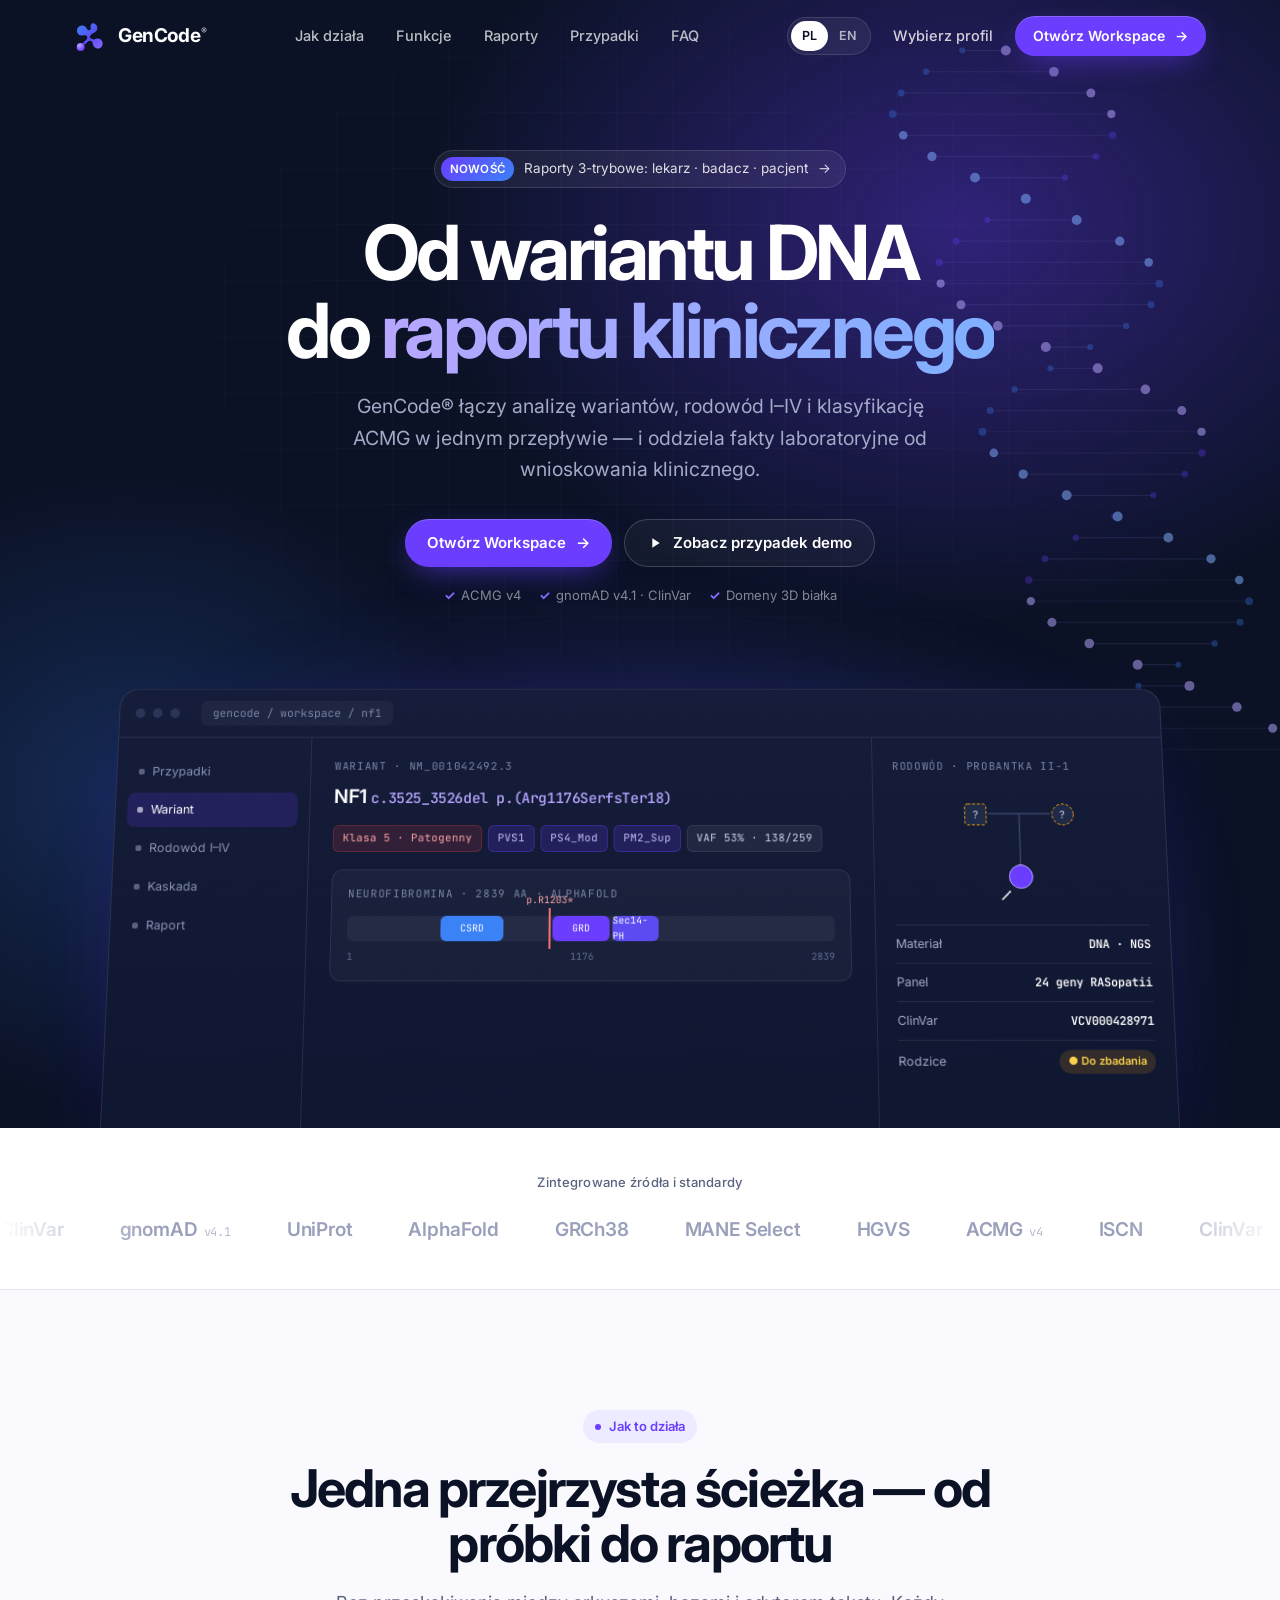
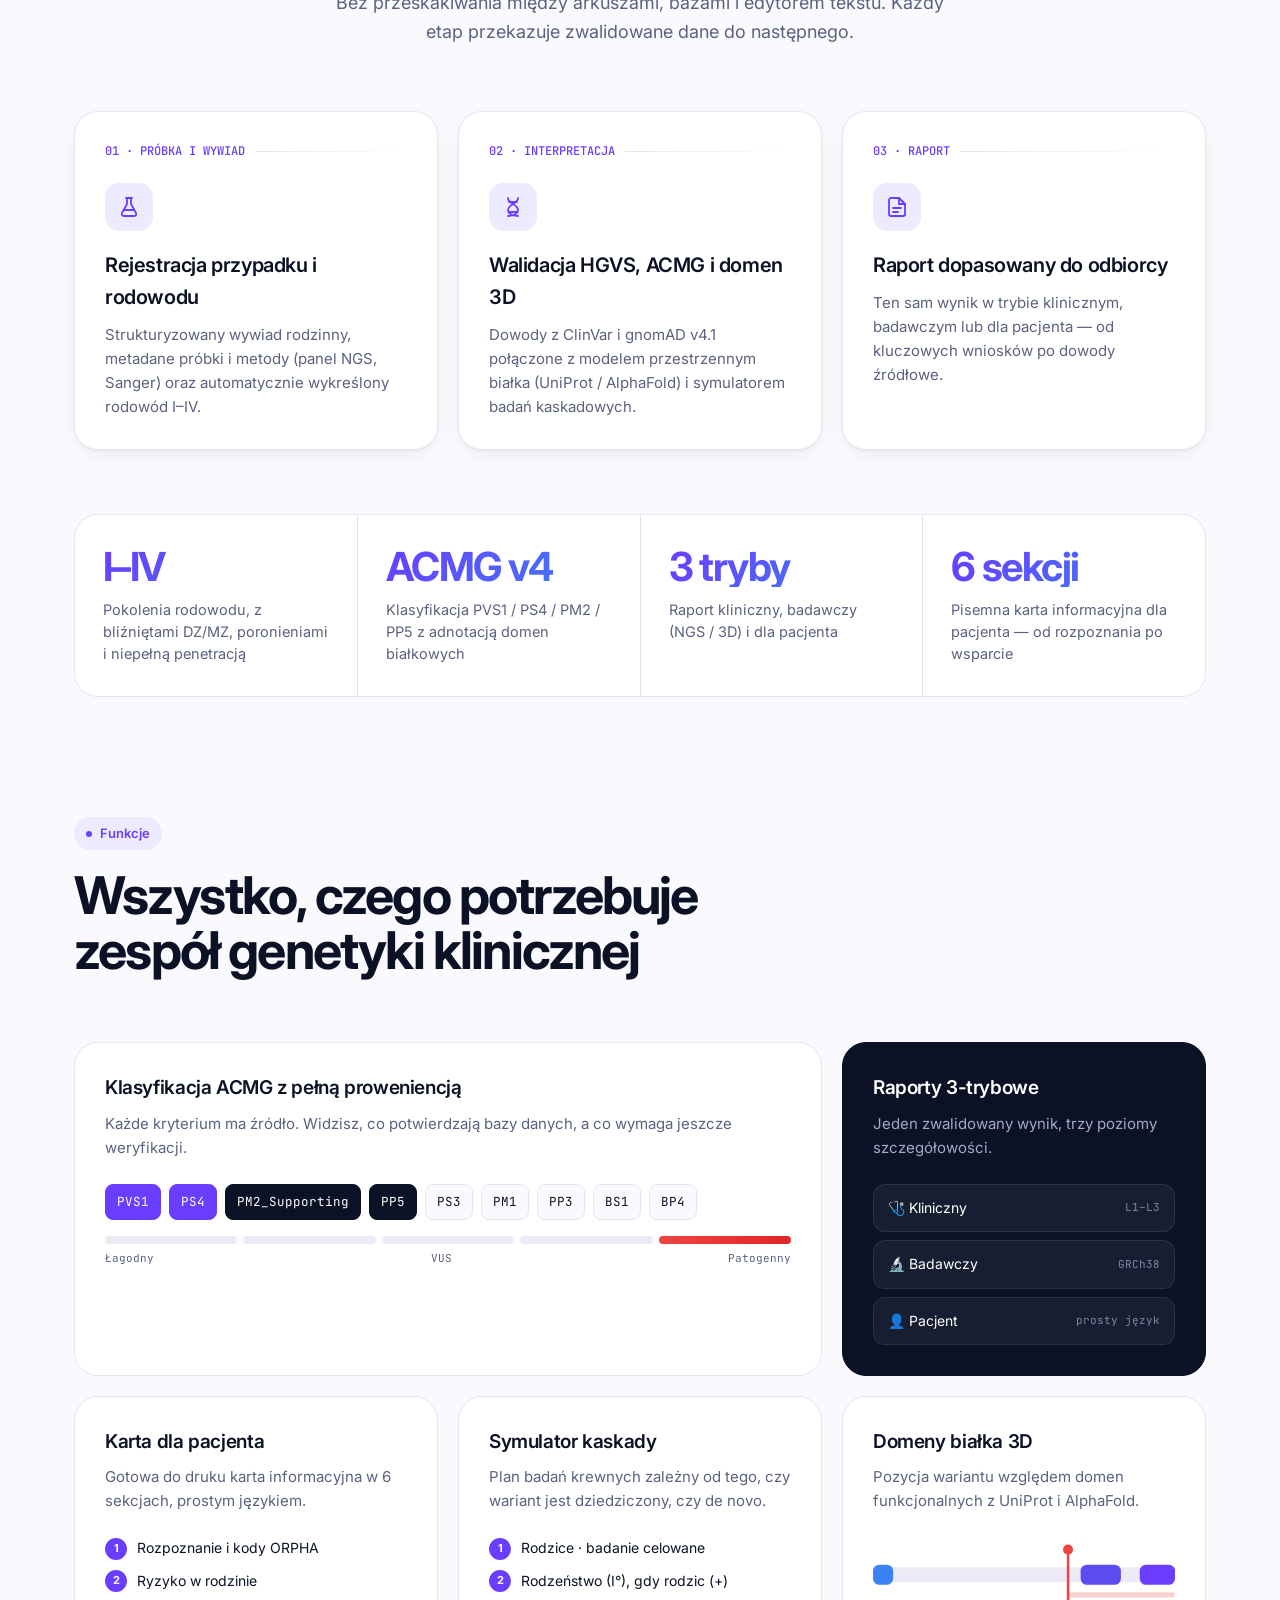
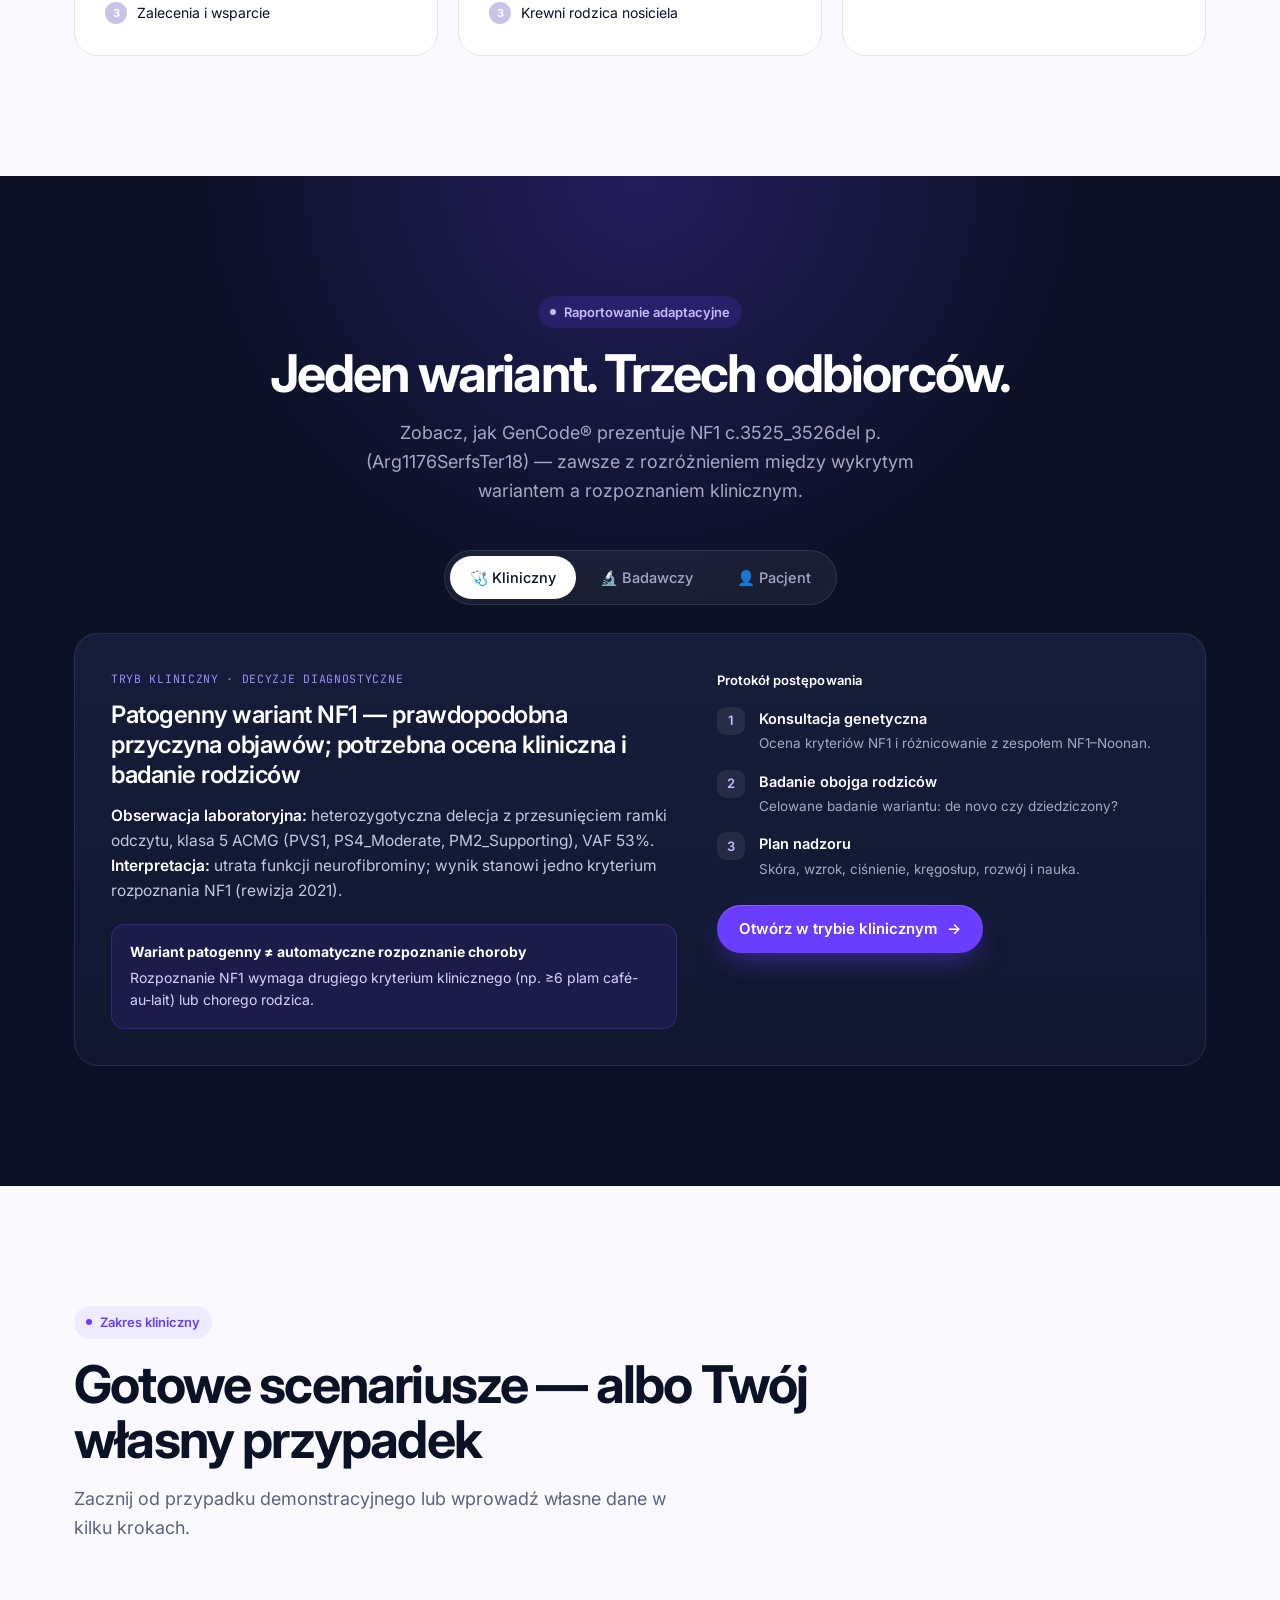
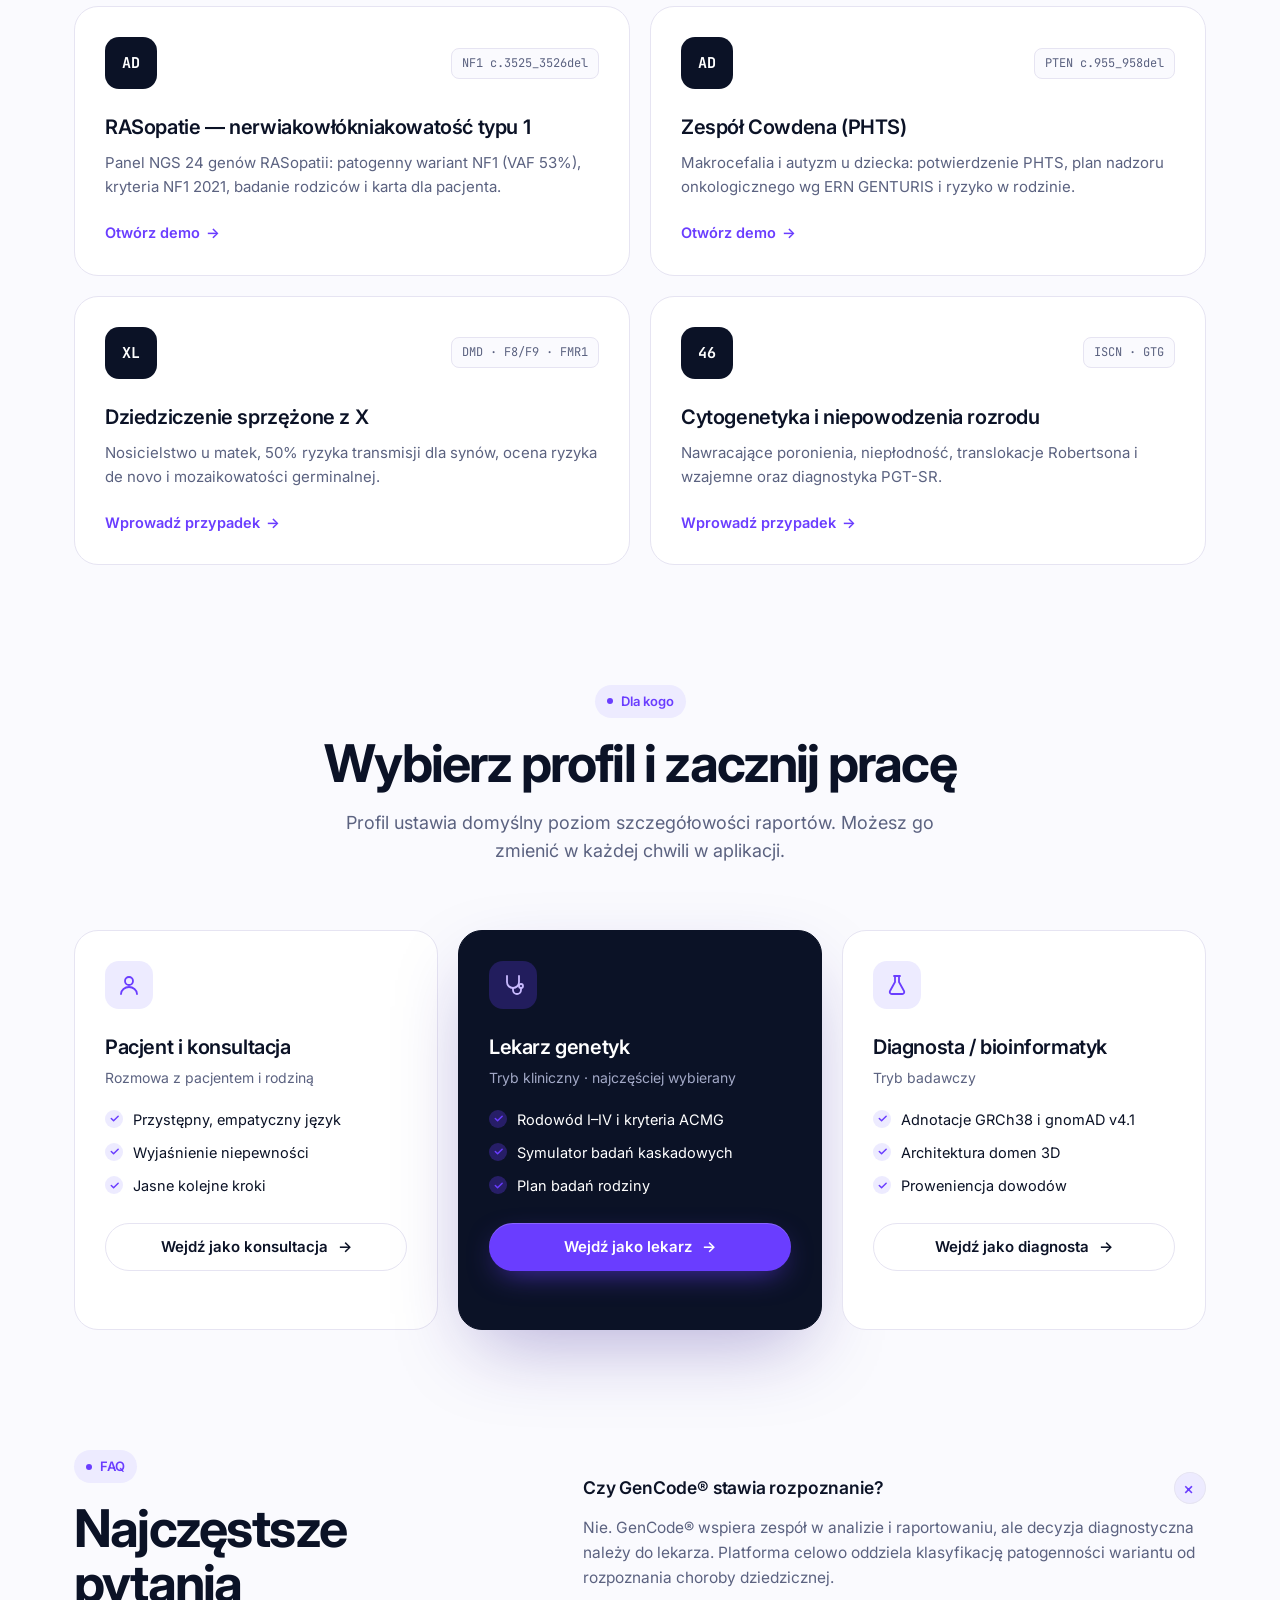
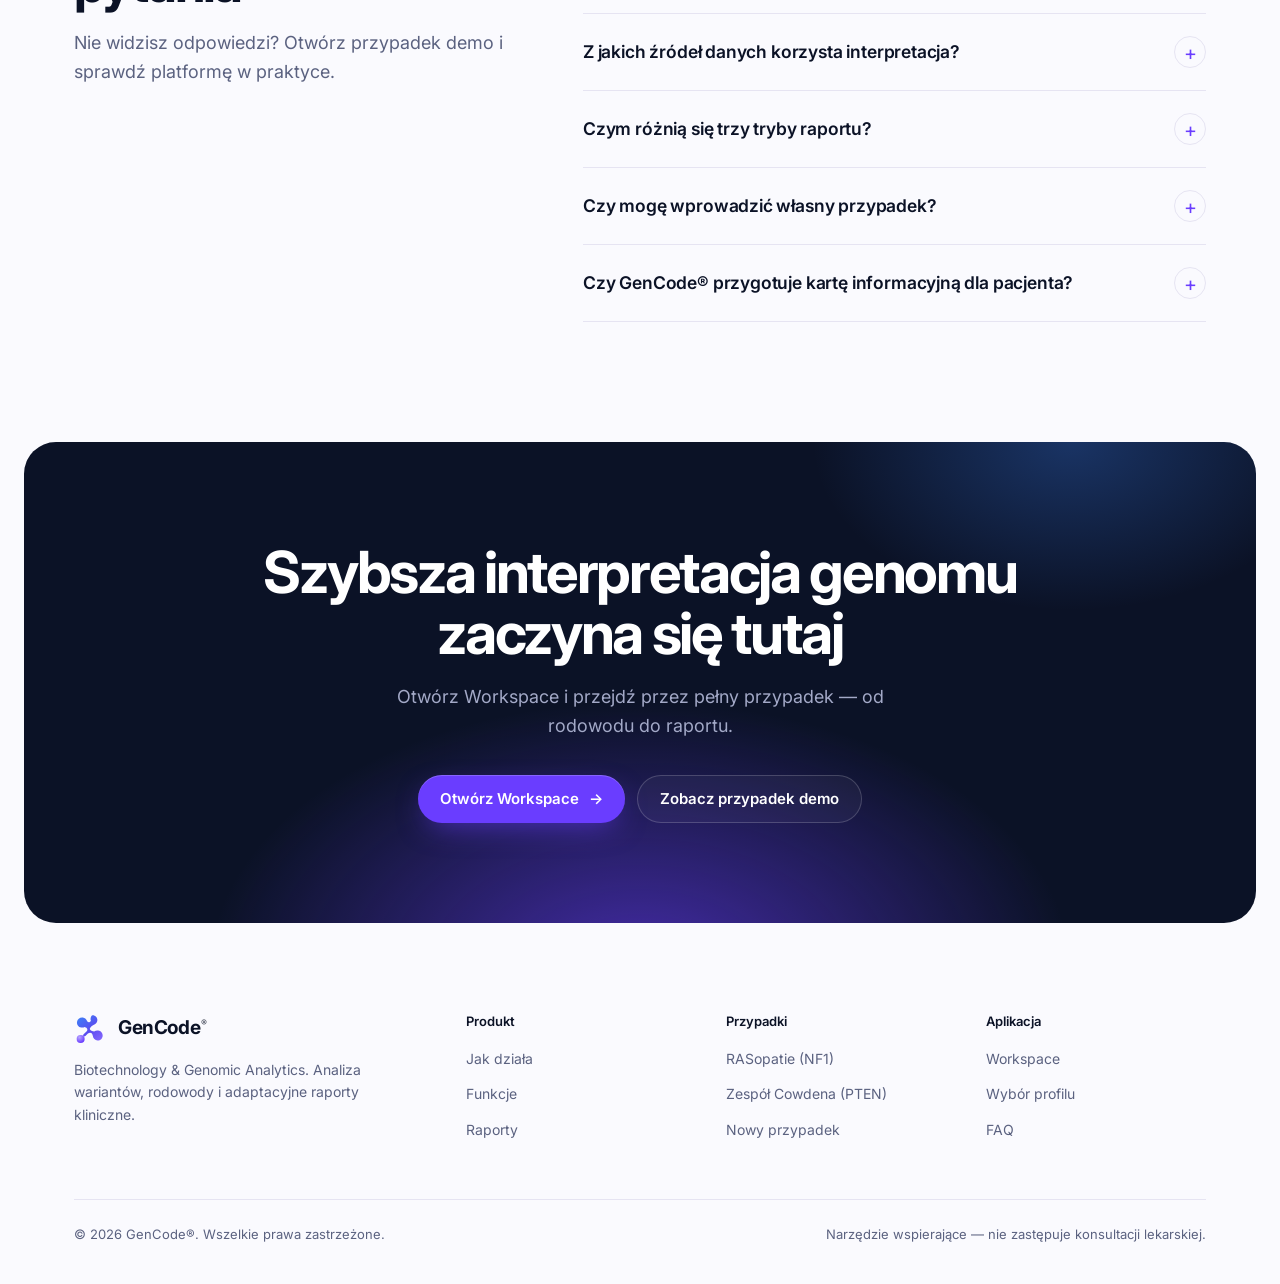
==== index.html @ 66fbefc2 "GenCode — aktualizacja strony (2026-11-07 17:02) Co-Authored-By: Claude Opus 5.5 <noreply@anthropic." ====
<!doctype html>
<html lang="pl">
<head>
<meta charset="UTF-8">
<meta name="robots" content="noindex, nofollow">

<meta name="viewport" content="width=device-width, initial-scale=1.0">
<title>GenCode® — Od wariantu do raportu klinicznego</title>
<meta name="description" content="GenCode® — platforma do analizy wariantów DNA, rodowodów I–IV i adaptacyjnych raportów klinicznych.">
<link rel="preconnect" href="https://fonts.googleapis.com">
<link rel="preconnect" href="https://fonts.gstatic.com" crossorigin>
<link href="https://fonts.googleapis.com/css2?family=Inter:wght@300;400;500;600;700;800&family=JetBrains+Mono:wght@400;500&display=swap" rel="stylesheet">
<style>
:root{
  --ink:#0B1226; --ink-2:#121a33; --ink-3:#1b2442;
  --violet:#6A3DFF; --violet-2:#8B6BFF; --blue:#3B82F6; --lilac:#EDEBFF;
  --bg:#FAFAFE; --surface:#FFFFFF; --line:#E6E4F2; --line-dark:rgba(255,255,255,.09);
  --text:#0B1226; --muted:#5B6280; --muted-dark:#A3A9C7;
  --ok:#10B981; --warn:#F59E0B;
  --r-sm:10px; --r:16px; --r-lg:24px;
  --shadow:0 1px 2px rgba(11,18,38,.04),0 8px 24px -8px rgba(11,18,38,.10);
  --shadow-lg:0 30px 80px -20px rgba(42,20,140,.35);
  --grad:linear-gradient(135deg,var(--violet) 0%,var(--blue) 100%);
  --mono:'JetBrains Mono',ui-monospace,monospace;
}
*{box-sizing:border-box;margin:0;padding:0}
html{scroll-behavior:smooth;-webkit-text-size-adjust:100%}
body{font-family:Inter,system-ui,sans-serif;background:var(--bg);color:var(--text);line-height:1.6;font-size:16px;-webkit-font-smoothing:antialiased;overflow-x:hidden}
a{color:inherit;text-decoration:none}
button{font:inherit;cursor:pointer;border:0;background:none;color:inherit}
img,svg{display:block}
.wrap{max-width:1180px;margin:0 auto;padding:0 24px}
:focus-visible{outline:2px solid var(--violet);outline-offset:3px;border-radius:6px}

/* ---------- Buttons ---------- */
.btn{display:inline-flex;align-items:center;gap:10px;height:48px;padding:0 22px;border-radius:999px;font-weight:600;font-size:15px;transition:transform .2s,box-shadow .2s,background .2s;white-space:nowrap}
.btn-primary{background:var(--violet);color:#fff;box-shadow:0 10px 30px -10px rgba(106,61,255,.7),inset 0 1px 0 rgba(255,255,255,.2)}
.btn-primary:hover{transform:translateY(-1px);background:#5a2ff0;box-shadow:0 14px 34px -10px rgba(106,61,255,.85)}
.btn-ghost{color:#fff;border:1px solid rgba(255,255,255,.18);background:rgba(255,255,255,.04)}
.btn-ghost:hover{background:rgba(255,255,255,.1)}
.btn-dark{background:var(--ink);color:#fff}
.btn-dark:hover{transform:translateY(-1px);background:#1a2340}
.btn-light{background:#fff;color:var(--ink);border:1px solid var(--line)}
.btn-light:hover{border-color:#cfcbe6}
.btn .arr{transition:transform .2s}
.btn:hover .arr{transform:translateX(3px)}

/* ---------- Nav ---------- */
.nav{position:fixed;inset:0 0 auto;z-index:50;transition:background .3s,border-color .3s,backdrop-filter .3s;border-bottom:1px solid transparent}
.nav.scrolled{background:rgba(11,18,38,.78);backdrop-filter:saturate(160%) blur(14px);-webkit-backdrop-filter:saturate(160%) blur(14px);border-color:var(--line-dark)}
.nav-in{display:flex;align-items:center;justify-content:space-between;height:72px;gap:24px}
.logo{display:flex;align-items:center;gap:10px;color:#fff}
.logo svg{width:34px;height:34px}
.logo b{font-weight:700;font-size:19px;letter-spacing:-.02em}
.logo sup{font-size:9px;opacity:.7;margin-left:1px}
.nav-links{display:flex;gap:4px}
.nav-links a{color:rgba(255,255,255,.72);font-size:14.5px;font-weight:500;padding:8px 14px;border-radius:999px;transition:color .2s,background .2s}
.nav-links a:hover{color:#fff;background:rgba(255,255,255,.06)}
.nav-cta{display:flex;gap:10px;align-items:center}
.nav-cta .btn{height:40px;padding:0 18px;font-size:14px}
.nav-login{color:rgba(255,255,255,.8);font-size:14.5px;font-weight:500;padding:8px 12px}
.nav-login:hover{color:#fff}
.lang{display:inline-flex;padding:3px;border-radius:999px;background:rgba(255,255,255,.06);border:1px solid rgba(255,255,255,.12)}
.lang button{height:30px;padding:0 11px;border-radius:999px;font-size:12.5px;font-weight:600;color:rgba(255,255,255,.65)}
.lang button[aria-pressed=true]{background:#fff;color:var(--ink)}
.burger{display:none;width:40px;height:40px;border-radius:12px;border:1px solid rgba(255,255,255,.15);color:#fff;align-items:center;justify-content:center}
.mobile-menu{display:none}

/* ---------- Hero ---------- */
.hero{position:relative;background:var(--ink);color:#fff;padding:150px 0 0;overflow:hidden;isolation:isolate}
.hero::before{content:"";position:absolute;inset:0;z-index:-2;
  background:
   radial-gradient(60% 50% at 75% 20%,rgba(106,61,255,.38),transparent 70%),
   radial-gradient(40% 40% at 10% 70%,rgba(59,130,246,.22),transparent 70%)}
.hero::after{content:"";position:absolute;inset:0;z-index:-1;opacity:.5;
  background-image:linear-gradient(rgba(255,255,255,.04) 1px,transparent 1px),linear-gradient(90deg,rgba(255,255,255,.04) 1px,transparent 1px);
  background-size:56px 56px;mask-image:radial-gradient(ellipse 70% 60% at 50% 30%,#000 30%,transparent 80%);-webkit-mask-image:radial-gradient(ellipse 70% 60% at 50% 30%,#000 30%,transparent 80%)}
#helix{position:absolute;right:-40px;top:40px;width:520px;height:720px;z-index:-1;opacity:.55;pointer-events:none}
.hero-copy{max-width:780px;margin:0 auto;text-align:center}
.pill{display:inline-flex;align-items:center;gap:10px;padding:6px 14px 6px 6px;border-radius:999px;background:rgba(255,255,255,.06);border:1px solid rgba(255,255,255,.12);font-size:13.5px;color:rgba(255,255,255,.85);transition:background .2s}
.pill:hover{background:rgba(255,255,255,.1)}
.pill .tag{background:var(--grad);color:#fff;font-weight:600;font-size:11.5px;padding:3px 9px;border-radius:999px;letter-spacing:.02em}
.hero h1{font-size:clamp(40px,6.4vw,76px);line-height:1.02;letter-spacing:-.045em;font-weight:700;margin:26px 0 22px}
.hero h1 .g{background:linear-gradient(90deg,#B8A6FF 0%,#7FB0FF 100%);-webkit-background-clip:text;background-clip:text;color:transparent}
.hero .lead{font-size:clamp(17px,1.6vw,19.5px);color:var(--muted-dark);max-width:620px;margin:0 auto;font-weight:400}
.hero-ctas{display:flex;gap:12px;justify-content:center;margin-top:34px;flex-wrap:wrap}
.hero-note{margin-top:18px;font-size:13px;color:rgba(255,255,255,.5);display:flex;gap:18px;justify-content:center;flex-wrap:wrap}
.hero-note span::before{content:"✓";color:var(--violet-2);margin-right:6px;font-weight:700}

/* Product mockup */
.mock-wrap{position:relative;margin:70px auto 0;max-width:1080px;perspective:1600px}
.mock-glow{position:absolute;inset:10% 8% -10%;background:var(--grad);filter:blur(80px);opacity:.45;z-index:-1;border-radius:50%}
.mock{background:linear-gradient(180deg,#151d3a,#0f1630);border:1px solid rgba(255,255,255,.1);border-bottom:0;border-radius:20px 20px 0 0;box-shadow:var(--shadow-lg);overflow:hidden;transform:rotateX(8deg);transform-origin:bottom;transition:transform 1s cubic-bezier(.2,.7,.2,1)}
.mock.flat{transform:rotateX(0)}
.mock-bar{display:flex;align-items:center;gap:8px;padding:12px 16px;border-bottom:1px solid var(--line-dark)}
.mock-bar i{width:10px;height:10px;border-radius:50%;background:#2b3557}
.mock-bar .url{margin-left:14px;font-family:var(--mono);font-size:11.5px;color:#7d86a8;background:rgba(255,255,255,.04);padding:4px 12px;border-radius:6px}
.mock-body{display:grid;grid-template-columns:200px 1fr 300px;min-height:400px}
.mock-side{border-right:1px solid var(--line-dark);padding:18px 12px;display:flex;flex-direction:column;gap:4px}
.mock-side .it{font-size:12.5px;color:#8a92b4;padding:8px 10px;border-radius:8px;display:flex;align-items:center;gap:8px}
.mock-side .it.on{background:rgba(106,61,255,.18);color:#fff}
.mock-side .it::before{content:"";width:6px;height:6px;border-radius:2px;background:currentColor;opacity:.6}
.mock-main{padding:22px 24px}
.mock-k{font-family:var(--mono);font-size:11px;color:#7d86a8;letter-spacing:.06em;text-transform:uppercase}
.mock-title{font-size:20px;font-weight:600;letter-spacing:-.02em;margin:6px 0 4px}
.mock-title code{font-family:var(--mono);font-size:15px;color:#B8A6FF;font-weight:500}
.chips{display:flex;gap:6px;flex-wrap:wrap;margin:14px 0 18px}
.chip{font-family:var(--mono);font-size:11px;padding:4px 9px;border-radius:6px;background:rgba(255,255,255,.06);color:#cfd4ea;border:1px solid rgba(255,255,255,.08)}
.chip.p{background:rgba(239,68,68,.14);color:#fca5a5;border-color:rgba(239,68,68,.25)}
.chip.v{background:rgba(106,61,255,.18);color:#c9bbff;border-color:rgba(106,61,255,.35)}
.prot{background:rgba(255,255,255,.03);border:1px solid var(--line-dark);border-radius:12px;padding:16px}
.prot-track{position:relative;height:26px;margin:14px 0 8px;border-radius:6px;background:rgba(255,255,255,.05)}
.prot-track .d{position:absolute;top:0;bottom:0;border-radius:6px;font-size:10px;font-family:var(--mono);display:flex;align-items:center;justify-content:center;color:#fff}
.prot-track .mk{position:absolute;top:-8px;bottom:-8px;width:2px;background:#f87171}
.prot-track .mk::after{content:"p.R1203*";position:absolute;top:-16px;left:50%;transform:translateX(-50%);font-family:var(--mono);font-size:10px;color:#fca5a5;white-space:nowrap}
.prot-scale{display:flex;justify-content:space-between;font-family:var(--mono);font-size:10px;color:#636c90}
.mock-right{border-left:1px solid var(--line-dark);padding:22px 20px}
.ped{width:100%;height:auto;margin:10px 0 16px}
.stat-mini{display:flex;justify-content:space-between;align-items:center;font-size:12.5px;padding:9px 0;border-top:1px solid var(--line-dark);color:#a3a9c7}
.stat-mini b{color:#fff;font-weight:600;font-family:var(--mono);font-size:12px}
.badge{display:inline-flex;align-items:center;gap:6px;font-size:11px;font-weight:600;padding:3px 9px;border-radius:999px}
.badge.ok{background:rgba(16,185,129,.15);color:#6ee7b7}
.badge.warn{background:rgba(245,158,11,.15);color:#fcd34d}

/* ---------- Sources strip ---------- */
.sources{padding:44px 0;border-bottom:1px solid var(--line);background:#fff}
.sources p{text-align:center;font-size:13px;color:var(--muted);font-weight:500;letter-spacing:.02em;margin-bottom:22px}
.marquee{overflow:hidden;mask-image:linear-gradient(90deg,transparent,#000 12%,#000 88%,transparent);-webkit-mask-image:linear-gradient(90deg,transparent,#000 12%,#000 88%,transparent)}
.marquee-track{display:flex;gap:56px;width:max-content;animation:marq 38s linear infinite}
.marquee-track span{font-size:19px;font-weight:600;color:#9aa0bb;letter-spacing:-.01em;white-space:nowrap}
.marquee-track span small{font-family:var(--mono);font-weight:400;font-size:12px;margin-left:6px;color:#b7bbd0}
@keyframes marq{to{transform:translateX(-50%)}}

/* ---------- Sections ---------- */
section{position:relative}
.sec{padding:120px 0}
.eyebrow{display:inline-flex;align-items:center;gap:8px;font-size:13px;font-weight:600;color:var(--violet);background:var(--lilac);padding:6px 12px;border-radius:999px;margin-bottom:18px}
.eyebrow::before{content:"";width:6px;height:6px;border-radius:50%;background:var(--violet)}
.h2{font-size:clamp(32px,4.2vw,52px);line-height:1.06;letter-spacing:-.035em;font-weight:700;max-width:760px}
.sub{font-size:18px;color:var(--muted);max-width:620px;margin-top:18px}
.center{text-align:center}.center .h2,.center .sub{margin-left:auto;margin-right:auto}

/* Metrics */
.metrics{display:grid;grid-template-columns:repeat(4,1fr);gap:1px;background:var(--line);border:1px solid var(--line);border-radius:var(--r-lg);overflow:hidden;margin-top:64px}
.metric{background:#fff;padding:32px 28px}
.metric b{display:block;font-size:40px;font-weight:700;letter-spacing:-.04em;line-height:1;background:var(--grad);-webkit-background-clip:text;background-clip:text;color:transparent}
.metric span{display:block;margin-top:12px;font-size:14.5px;color:var(--muted);line-height:1.5}

/* Steps */
.steps{display:grid;grid-template-columns:repeat(3,1fr);gap:20px;margin-top:64px;position:relative}
.step{background:#fff;border:1px solid var(--line);border-radius:var(--r-lg);padding:30px;box-shadow:var(--shadow);position:relative}
.step-n{font-family:var(--mono);font-size:12px;color:var(--violet);font-weight:500;display:flex;align-items:center;gap:10px}
.step-n::after{content:"";flex:1;height:1px;background:linear-gradient(90deg,var(--line),transparent)}
.step-ic{width:48px;height:48px;border-radius:14px;background:var(--lilac);display:grid;place-items:center;margin:22px 0 18px;color:var(--violet)}
.step h3{font-size:20px;font-weight:600;letter-spacing:-.02em;margin-bottom:10px}
.step p{font-size:15px;color:var(--muted)}

/* Bento */
.bento{display:grid;grid-template-columns:repeat(6,1fr);gap:20px;margin-top:64px}
.card{background:#fff;border:1px solid var(--line);border-radius:var(--r-lg);padding:30px;position:relative;overflow:hidden;transition:transform .3s,box-shadow .3s}
.card:hover{transform:translateY(-3px);box-shadow:0 20px 50px -20px rgba(42,20,140,.25)}
.card h3{font-size:19px;font-weight:600;letter-spacing:-.02em;margin-bottom:8px}
.card p{font-size:15px;color:var(--muted)}
.c-4{grid-column:span 4}.c-2{grid-column:span 2}.c-3{grid-column:span 3}
.card.dark{background:var(--ink);color:#fff;border-color:var(--ink)}
.card.dark p{color:var(--muted-dark)}
.card .vis{margin-top:24px}
.acmg{display:flex;flex-wrap:wrap;gap:8px}
.acmg span{font-family:var(--mono);font-size:12.5px;padding:7px 11px;border-radius:8px;border:1px solid var(--line);background:var(--bg)}
.acmg span.on{background:var(--ink);color:#fff;border-color:var(--ink)}
.acmg span.on.v{background:var(--violet);border-color:var(--violet)}
.cls{display:flex;gap:6px;margin-top:16px}
.cls i{flex:1;height:8px;border-radius:4px;background:#ECEAF6}
.cls i.on{background:linear-gradient(90deg,#ef4444,#dc2626)}
.cls-l{display:flex;justify-content:space-between;font-size:11px;color:var(--muted);margin-top:6px;font-family:var(--mono)}
.gs{display:flex;height:44px;border-radius:12px;overflow:hidden;font-size:13px;font-weight:600;color:#fff}
.gs div{display:flex;align-items:center;padding:0 14px}
.mode-list{display:flex;flex-direction:column;gap:8px}
.mode-list div{display:flex;align-items:center;gap:12px;padding:12px 14px;border-radius:12px;background:rgba(255,255,255,.05);border:1px solid var(--line-dark);font-size:14px}
.mode-list small{margin-left:auto;font-family:var(--mono);color:#7d86a8;font-size:11px}
.casc{display:flex;flex-direction:column;gap:10px}
.casc div{display:flex;align-items:center;gap:10px;font-size:14px}
.casc .dot{width:22px;height:22px;border-radius:50%;display:grid;place-items:center;font-size:11px;font-weight:700;color:#fff;background:var(--violet);flex:none}
.casc .dot.o{background:#C9C3E8}

/* Preview */
.preview{background:var(--ink);color:#fff;overflow:hidden}
.preview::before{content:"";position:absolute;inset:0;background:radial-gradient(50% 60% at 50% 0%,rgba(106,61,255,.25),transparent 70%)}
.preview .wrap{position:relative}
.preview .eyebrow{background:rgba(106,61,255,.18);color:#c9bbff}
.preview .eyebrow::before{background:#c9bbff}
.preview .sub{color:var(--muted-dark)}
.tabs{display:inline-flex;gap:4px;padding:5px;border-radius:999px;background:rgba(255,255,255,.06);border:1px solid var(--line-dark);margin:44px auto 28px}
.tab{padding:10px 20px;border-radius:999px;font-size:14.5px;font-weight:500;color:var(--muted-dark);transition:all .25s}
.tab[aria-selected=true]{background:#fff;color:var(--ink)}
.panel{background:linear-gradient(180deg,#151d3a,#10172f);border:1px solid var(--line-dark);border-radius:var(--r-lg);padding:36px;display:grid;grid-template-columns:1.25fr 1fr;gap:40px;text-align:left;animation:fade .45s ease}
.panel[hidden]{display:none}
@keyframes fade{from{opacity:0;transform:translateY(8px)}}
.panel .k{font-family:var(--mono);font-size:11.5px;letter-spacing:.06em;color:#9d8bff;text-transform:uppercase}
.panel h3{font-size:24px;line-height:1.25;letter-spacing:-.02em;font-weight:600;margin:12px 0 14px}
.panel p{color:#c3c8de;font-size:15.5px}
.panel p strong{color:#fff;font-weight:600}
.note{margin-top:20px;padding:16px 18px;border-radius:14px;background:rgba(106,61,255,.12);border:1px solid rgba(106,61,255,.3);font-size:14px;color:#d9d2ff}
.note b{display:block;color:#fff;margin-bottom:4px}
.plist{display:flex;flex-direction:column;gap:14px;margin:16px 0 24px}
.plist>div{display:flex;gap:14px}
.plist .n{flex:none;width:28px;height:28px;border-radius:9px;background:rgba(255,255,255,.08);display:grid;place-items:center;font-size:13px;font-weight:600;color:#c9bbff}
.plist b{display:block;font-size:14.5px;font-weight:600}
.plist span{font-size:13.5px;color:var(--muted-dark)}
.kv{display:grid;gap:10px;margin-top:18px}
.kv div{padding:12px 14px;border-radius:12px;background:rgba(255,255,255,.04);border:1px solid var(--line-dark)}
.kv span{display:block;font-size:12px;color:#8a92b4;margin-bottom:4px}
.kv code{font-family:var(--mono);font-size:12.5px;color:#e4e7f5;word-break:break-word}
.side-h{font-size:13px;font-weight:600;color:#fff;letter-spacing:.01em}

/* Use cases */
.cases{display:grid;grid-template-columns:repeat(2,1fr);gap:20px;margin-top:64px}
.case{display:flex;flex-direction:column;background:#fff;border:1px solid var(--line);border-radius:var(--r-lg);padding:30px;transition:all .3s;position:relative}
.case:hover{border-color:#cdc4ff;box-shadow:0 20px 50px -24px rgba(106,61,255,.4);transform:translateY(-3px)}
.case-top{display:flex;align-items:center;justify-content:space-between;margin-bottom:22px}
.case-ic{width:52px;height:52px;border-radius:14px;background:var(--ink);color:#fff;display:grid;place-items:center;font-weight:700;font-family:var(--mono);font-size:15px}
.case-tag{font-family:var(--mono);font-size:12px;color:var(--muted);background:var(--bg);border:1px solid var(--line);padding:5px 10px;border-radius:8px}
.case h3{font-size:20px;font-weight:600;letter-spacing:-.02em;margin-bottom:8px}
.case p{font-size:15px;color:var(--muted);flex:1}
.case .go{margin-top:22px;font-weight:600;font-size:14.5px;color:var(--violet);display:flex;align-items:center;gap:6px}
.case:hover .go span{transform:translateX(3px)}
.case .go span{transition:transform .2s}
.case .demo{position:absolute;top:30px;right:30px}

/* Roles */
.roles{display:grid;grid-template-columns:repeat(3,1fr);gap:20px;margin-top:64px}
.role{background:#fff;border:1px solid var(--line);border-radius:var(--r-lg);padding:30px;display:flex;flex-direction:column;transition:all .3s}
.role.feat{background:var(--ink);color:#fff;border-color:var(--ink);box-shadow:var(--shadow-lg)}
.role-ic{width:48px;height:48px;border-radius:14px;background:var(--lilac);color:var(--violet);display:grid;place-items:center;margin-bottom:22px}
.role.feat .role-ic{background:rgba(106,61,255,.25);color:#c9bbff}
.role h3{font-size:20px;font-weight:600;letter-spacing:-.02em}
.role .who{font-size:14px;color:var(--muted);margin:4px 0 18px}
.role.feat .who{color:var(--muted-dark)}
.role ul{list-style:none;display:flex;flex-direction:column;gap:10px;flex:1;margin-bottom:26px}
.role li{font-size:14.5px;display:flex;gap:10px;align-items:flex-start}
.role li::before{content:"";flex:none;width:18px;height:18px;margin-top:2px;border-radius:50%;background:var(--lilac) url("data:image/svg+xml,%3Csvg xmlns='http://www.w3.org/2000/svg' viewBox='0 0 24 24' fill='none' stroke='%236A3DFF' stroke-width='3.2' stroke-linecap='round' stroke-linejoin='round'%3E%3Cpath d='M5 12l5 5L20 7'/%3E%3C/svg%3E") center/11px no-repeat}
.role.feat li::before{background-color:rgba(106,61,255,.3)}
.role .btn{justify-content:center;width:100%}
.role .cur{font-size:12px;font-weight:600;color:var(--ok);margin-top:10px;text-align:center;min-height:18px}

/* FAQ */
.faq-grid{display:grid;grid-template-columns:1fr 1.4fr;gap:64px;align-items:start}
.faq details{border-bottom:1px solid var(--line);padding:22px 0}
.faq summary{list-style:none;cursor:pointer;font-weight:600;font-size:17.5px;letter-spacing:-.01em;display:flex;justify-content:space-between;gap:20px;align-items:center}
.faq summary::-webkit-details-marker{display:none}
.faq summary::after{content:"+";flex:none;width:30px;height:30px;border-radius:50%;border:1px solid var(--line);display:grid;place-items:center;font-weight:400;font-size:20px;color:var(--violet);transition:transform .3s,background .3s}
.faq details[open] summary::after{transform:rotate(45deg);background:var(--lilac)}
.faq details p{color:var(--muted);font-size:15.5px;margin-top:12px;max-width:620px}

/* CTA */
.cta{margin:0 24px 24px;border-radius:32px;background:var(--ink);color:#fff;padding:100px 24px;text-align:center;overflow:hidden;position:relative;isolation:isolate}
.cta::before{content:"";position:absolute;inset:0;z-index:-1;background:radial-gradient(50% 80% at 50% 110%,rgba(106,61,255,.6),transparent 70%),radial-gradient(30% 50% at 85% 0%,rgba(59,130,246,.3),transparent 70%)}
.cta h2{font-size:clamp(34px,4.6vw,58px);line-height:1.05;letter-spacing:-.04em;font-weight:700;max-width:760px;margin:0 auto}
.cta p{color:var(--muted-dark);font-size:18px;margin:20px auto 0;max-width:540px}

/* Footer */
footer{padding:64px 0 40px}
.foot{display:grid;grid-template-columns:1.6fr repeat(3,1fr);gap:40px}
.foot .logo{color:var(--ink)}
.foot p{color:var(--muted);font-size:14px;margin-top:14px;max-width:300px}
.foot h4{font-size:13px;font-weight:600;margin-bottom:14px}
.foot ul{list-style:none;display:flex;flex-direction:column;gap:10px}
.foot li a{color:var(--muted);font-size:14px}
.foot li a:hover{color:var(--violet)}
.foot-b{display:flex;justify-content:space-between;gap:20px;flex-wrap:wrap;margin-top:56px;padding-top:24px;border-top:1px solid var(--line);font-size:13px;color:var(--muted)}

/* Reveal */
.rv{opacity:0;transform:translateY(24px);transition:opacity .8s cubic-bezier(.2,.7,.2,1),transform .8s cubic-bezier(.2,.7,.2,1);transition-delay:calc(var(--d,0)*90ms)}
.rv.in{opacity:1;transform:none}

/* ---------- Responsive ---------- */
@media (max-width:1024px){
  .mock-body{grid-template-columns:1fr 280px}
  .mock-side{display:none}
  .bento{grid-template-columns:repeat(2,1fr)}
  .c-4,.c-2,.c-3{grid-column:span 2}
  .c-2.half,.c-3.half{grid-column:span 1}
  .metrics{grid-template-columns:repeat(2,1fr)}
}
@media (max-width:860px){
  .nav-links,.nav-login{display:none}
  .burger{display:flex}
  .nav-cta .btn{display:none}
  .mobile-menu{display:block;position:fixed;inset:72px 0 auto;background:rgba(11,18,38,.97);backdrop-filter:blur(14px);padding:12px 24px 24px;transform:translateY(-12px);opacity:0;pointer-events:none;transition:all .25s;border-bottom:1px solid var(--line-dark);z-index:49}
  .mobile-menu.open{opacity:1;transform:none;pointer-events:auto}
  .mobile-menu a{display:block;color:#fff;padding:14px 0;border-bottom:1px solid var(--line-dark);font-weight:500}
  .mobile-menu .btn{margin-top:18px;width:100%;justify-content:center}
  .steps,.roles,.cases{grid-template-columns:1fr}
  .panel{grid-template-columns:1fr;padding:26px;gap:28px}
  .faq-grid{grid-template-columns:1fr;gap:24px}
  .foot{grid-template-columns:1fr 1fr}
  .foot>div:first-child{grid-column:span 2}
  .mock-body{grid-template-columns:1fr}
  .mock-right{border-left:0;border-top:1px solid var(--line-dark)}
  #helix{opacity:.25}
  .sec{padding:88px 0}
}
@media (max-width:560px){
  .wrap{padding:0 16px}
  .hero{padding-top:120px}
  .metrics{grid-template-columns:1fr}
  .bento{grid-template-columns:1fr}
  .c-4,.c-2,.c-3,.c-2.half,.c-3.half{grid-column:span 1}
  .tabs{display:flex;width:100%}
  .tab{flex:1;padding:10px 6px;font-size:13px}
  .hero-ctas .btn{width:100%;justify-content:center}
  .cta{margin:0 12px 12px;padding:72px 20px}
  .mock{transform:none}
  .case .demo{position:static;margin-bottom:12px;align-self:flex-start}
}
@media (prefers-reduced-motion:reduce){
  *,*::before,*::after{animation:none!important;transition:none!important;scroll-behavior:auto!important}
  .rv{opacity:1;transform:none}
  .mock{transform:none}
}
</style>
</head>
<body>

<!-- ============ NAV ============ -->
<header class="nav" id="nav">
  <div class="wrap nav-in">
    <a href="./index.html" class="logo" aria-label="GenCode — strona główna">
      <svg viewBox="0 0 64 64" fill="none" aria-hidden="true">
        <defs>
          <linearGradient id="lg1" x1="10" y1="6" x2="54" y2="58" gradientUnits="userSpaceOnUse"><stop offset="0" stop-color="#3B82F6"/><stop offset=".55" stop-color="#5B4BF0"/><stop offset="1" stop-color="#8B6BFF"/></linearGradient>
          <radialGradient id="lg2" cx="35%" cy="30%" r="70%"><stop offset="0" stop-color="#B8A6FF"/><stop offset="1" stop-color="#6A3DFF"/></radialGradient>
        </defs>
        <path d="M35 8C39.97 8 44 12.03 44 17C44 20.4 42.1 23.35 39.3 24.88C34.2 27.65 30.8 30.1 29.8 32.8C29.1 34.7 31.8 37.2 37.8 38.6C40.1 37.2 42.8 36.5 45.5 36.8C50.4 37.4 54.2 41.6 54 46.6C53.8 51.8 49.4 55.9 44.2 55.6C39.6 55.3 36 51.7 35.5 47.2C34.8 41.2 30.5 39.2 26.2 42.5L21.5 47.2C20.2 48.5 18.2 48.2 17.4 46.8C16.7 45.6 17.2 44.1 18.5 43.1L23.5 38.8C26.5 36.1 25.5 31.8 20.2 30.2C18.2 31.1 15.9 31.5 13.5 31.1C8.3 30.2 4.8 25.2 5.7 20C6.6 14.8 11.6 11.3 16.8 12.2C20.2 12.8 22.9 15.1 24.1 18.1C25.8 22.2 29.5 22.1 31.8 18.2C31.2 16.9 31 15.5 31.2 14C31.7 10.5 33.1 8 35 8Z" fill="url(#lg1)"/>
        <circle cx="12.5" cy="52.5" r="7.5" fill="url(#lg2)"/>
      </svg>
      <b>GenCode<sup>®</sup></b>
    </a>
    <nav class="nav-links" aria-label="Nawigacja główna">
      <a href="#jak-dziala">Jak działa</a>
      <a href="#funkcje">Funkcje</a>
      <a href="#raporty">Raporty</a>
      <a href="#przypadki">Przypadki</a>
      <a href="#faq">FAQ</a>
    </nav>
    <div class="nav-cta">
      <div class="lang" role="group" aria-label="Język / Language"><button type="button" data-lang="pl" aria-pressed="true">PL</button><button type="button" data-lang="en" aria-pressed="false">EN</button></div>
      <a href="#dla-kogo" class="nav-login">Wybierz profil</a>
      <a href="./app.html" class="btn btn-primary">Otwórz Workspace <span class="arr">→</span></a>
      <button class="burger" id="burger" aria-label="Menu" aria-expanded="false" aria-controls="mmenu">
        <svg width="18" height="18" viewBox="0 0 24 24" fill="none" stroke="currentColor" stroke-width="2" stroke-linecap="round"><path d="M4 7h16M4 12h16M4 17h16"/></svg>
      </button>
    </div>
  </div>
</header>
<div class="mobile-menu" id="mmenu">
  <a href="#jak-dziala">Jak działa</a>
  <a href="#funkcje">Funkcje</a>
  <a href="#raporty">Raporty</a>
  <a href="#przypadki">Przypadki</a>
  <a href="#dla-kogo">Dla kogo</a>
  <a href="#faq">FAQ</a>
  <a href="./app.html" class="btn btn-primary">Otwórz Workspace →</a>
</div>

<main>
<!-- ============ HERO ============ -->
<section class="hero">
  <canvas id="helix" aria-hidden="true"></canvas>
  <div class="wrap">
    <div class="hero-copy">
      <a href="#raporty" class="pill rv"><span class="tag">NOWOŚĆ</span> Raporty 3-trybowe: lekarz · badacz · pacjent <span aria-hidden="true">→</span></a>
      <h1 class="rv" style="--d:1">Od wariantu DNA<br>do <span class="g">raportu klinicznego</span></h1>
      <p class="lead rv" style="--d:2">GenCode® łączy analizę wariantów, rodowód I–IV i klasyfikację ACMG w jednym przepływie — i oddziela fakty laboratoryjne od wnioskowania klinicznego.</p>
      <div class="hero-ctas rv" style="--d:3">
        <a href="./app.html" class="btn btn-primary">Otwórz Workspace <span class="arr">→</span></a>
        <a href="./app.html?case=nf1" class="btn btn-ghost">
          <svg width="16" height="16" viewBox="0 0 24 24" fill="currentColor" aria-hidden="true"><path d="M8 5v14l11-7z"/></svg>
          Zobacz przypadek demo
        </a>
      </div>
      <div class="hero-note rv" style="--d:4"><span>ACMG v4</span><span>gnomAD v4.1 · ClinVar</span><span>Domeny 3D białka</span></div>
    </div>

    <div class="mock-wrap rv" style="--d:3">
      <div class="mock-glow"></div>
      <div class="mock" id="mock">
        <div class="mock-bar"><i></i><i></i><i></i><span class="url">gencode / workspace / nf1</span></div>
        <div class="mock-body">
          <aside class="mock-side">
            <div class="it">Przypadki</div>
            <div class="it on">Wariant</div>
            <div class="it">Rodowód I–IV</div>
            <div class="it">Kaskada</div>
            <div class="it">Raport</div>
          </aside>
          <div class="mock-main">
            <div class="mock-k">Wariant · NM_001042492.3</div>
            <div class="mock-title">NF1 <code>c.3525_3526del p.(Arg1176SerfsTer18)</code></div>
            <div class="chips">
              <span class="chip p">Klasa 5 · Patogenny</span>
              <span class="chip v">PVS1</span><span class="chip v">PS4_Mod</span><span class="chip v">PM2_Sup</span>
              <span class="chip">VAF 53% · 138/259</span>
            </div>
            <div class="prot">
              <div class="mock-k">Neurofibromina · 2839 aa · AlphaFold</div>
              <div class="prot-track">
                <div class="d" style="left:19.1%;width:12.9%;background:#3B82F6">CSRD</div>
                <div class="d" style="left:42.2%;width:11.7%;background:#6A3DFF">GRD</div>
                <div class="d" style="left:54.4%;width:9.5%;background:#5B4BF0">Sec14-PH</div>
                <div class="mk" style="left:41.4%"></div>
              </div>
              <div class="prot-scale"><span>1</span><span>1176</span><span>2839</span></div>
            </div>
          </div>
          <div class="mock-right">
            <div class="mock-k">Rodowód · probantka II-1</div>
            <svg class="ped" viewBox="0 0 260 130" aria-hidden="true">
              <g stroke="#3a4468" stroke-width="1.5" fill="none">
                <path d="M98 30h64M130 30v34M130 64v20"/>
              </g>
              <rect x="74" y="20" width="22" height="22" rx="3" fill="#1f2948" stroke="#F59E0B" stroke-dasharray="3 2"/>
              <text x="85" y="35" text-anchor="middle" font-size="11" fill="#cfd4ea" font-family="Inter,sans-serif">?</text>
              <circle cx="175" cy="31" r="11" fill="#1f2948" stroke="#F59E0B" stroke-dasharray="3 2"/>
              <text x="175" y="35" text-anchor="middle" font-size="11" fill="#cfd4ea" font-family="Inter,sans-serif">?</text>
              <circle cx="130" cy="96" r="12" fill="#6A3DFF" stroke="#B8A6FF"/>
              <path d="M110 120l9-9" stroke="#fff" stroke-width="1.5"/>
            </svg>
            <div class="stat-mini"><span>Materiał</span><b>DNA · NGS</b></div>
            <div class="stat-mini"><span>Panel</span><b>24 geny RASopatii</b></div>
            <div class="stat-mini"><span>ClinVar</span><b>VCV000428971</b></div>
            <div class="stat-mini"><span>Rodzice</span><span class="badge warn">● Do zbadania</span></div>
          </div>
        </div>
      </div>
    </div>
  </div>
</section>

<!-- ============ SOURCES ============ -->
<div class="sources">
  <p>Zintegrowane źródła i standardy</p>
  <div class="marquee" aria-label="ClinVar, gnomAD, UniProt, AlphaFold, GRCh38, MANE Select, HGVS, ACMG, ISCN">
    <div class="marquee-track">
      <span>ClinVar</span><span>gnomAD<small>v4.1</small></span><span>UniProt</span><span>AlphaFold</span><span>GRCh38</span><span>MANE Select</span><span>HGVS</span><span>ACMG<small>v4</small></span><span>ISCN</span>
      <span aria-hidden="true">ClinVar</span><span aria-hidden="true">gnomAD<small>v4.1</small></span><span aria-hidden="true">UniProt</span><span aria-hidden="true">AlphaFold</span><span aria-hidden="true">GRCh38</span><span aria-hidden="true">MANE Select</span><span aria-hidden="true">HGVS</span><span aria-hidden="true">ACMG<small>v4</small></span><span aria-hidden="true">ISCN</span>
    </div>
  </div>
</div>

<!-- ============ HOW IT WORKS ============ -->
<section class="sec" id="jak-dziala">
  <div class="wrap">
    <div class="center">
      <span class="eyebrow rv">Jak to działa</span>
      <h2 class="h2 rv" style="--d:1">Jedna przejrzysta ścieżka — od próbki do raportu</h2>
      <p class="sub rv" style="--d:2">Bez przeskakiwania między arkuszami, bazami i edytorem tekstu. Każdy etap przekazuje zwalidowane dane do następnego.</p>
    </div>
    <div class="steps">
      <article class="step rv">
        <div class="step-n">01 · PRÓBKA I WYWIAD</div>
        <div class="step-ic"><svg width="24" height="24" viewBox="0 0 24 24" fill="none" stroke="currentColor" stroke-width="1.8" stroke-linecap="round" stroke-linejoin="round"><path d="M9 3h6M10 3v6l-5 9a2 2 0 0 0 1.8 3h10.4a2 2 0 0 0 1.8-3l-5-9V3"/><path d="M7.5 15h9"/></svg></div>
        <h3>Rejestracja przypadku i rodowodu</h3>
        <p>Strukturyzowany wywiad rodzinny, metadane próbki i metody (panel NGS, Sanger) oraz automatycznie wykreślony rodowód I–IV.</p>
      </article>
      <article class="step rv" style="--d:1">
        <div class="step-n">02 · INTERPRETACJA</div>
        <div class="step-ic"><svg width="24" height="24" viewBox="0 0 24 24" fill="none" stroke="currentColor" stroke-width="1.8" stroke-linecap="round" stroke-linejoin="round"><path d="M7 3c0 6 10 6 10 12s-10 6-10 6M17 3c0 6-10 6-10 12s10 6 10 6"/><path d="M8 7h8M8 17h8"/></svg></div>
        <h3>Walidacja HGVS, ACMG i domen 3D</h3>
        <p>Dowody z ClinVar i gnomAD v4.1 połączone z modelem przestrzennym białka (UniProt / AlphaFold) i symulatorem badań kaskadowych.</p>
      </article>
      <article class="step rv" style="--d:2">
        <div class="step-n">03 · RAPORT</div>
        <div class="step-ic"><svg width="24" height="24" viewBox="0 0 24 24" fill="none" stroke="currentColor" stroke-width="1.8" stroke-linecap="round" stroke-linejoin="round"><path d="M14 3H6a2 2 0 0 0-2 2v14a2 2 0 0 0 2 2h12a2 2 0 0 0 2-2V9z"/><path d="M14 3v6h6M8 13h8M8 17h5"/></svg></div>
        <h3>Raport dopasowany do odbiorcy</h3>
        <p>Ten sam wynik w trybie klinicznym, badawczym lub dla pacjenta — od kluczowych wniosków po dowody źródłowe.</p>
      </article>
    </div>

    <div class="metrics rv">
      <div class="metric"><b>I–IV</b><span>Pokolenia rodowodu, z bliźniętami DZ/MZ, poronieniami i niepełną penetracją</span></div>
      <div class="metric"><b>ACMG v4</b><span>Klasyfikacja PVS1 / PS4 / PM2 / PP5 z adnotacją domen białkowych</span></div>
      <div class="metric"><b>3 tryby</b><span>Raport kliniczny, badawczy (NGS / 3D) i dla pacjenta</span></div>
      <div class="metric"><b>6 sekcji</b><span>Pisemna karta informacyjna dla pacjenta — od rozpoznania po wsparcie</span></div>
    </div>
  </div>
</section>

<!-- ============ FEATURES BENTO ============ -->
<section class="sec" id="funkcje" style="padding-top:0">
  <div class="wrap">
    <span class="eyebrow rv">Funkcje</span>
    <h2 class="h2 rv" style="--d:1">Wszystko, czego potrzebuje zespół genetyki klinicznej</h2>
    <div class="bento">
      <article class="card c-4 rv">
        <h3>Klasyfikacja ACMG z pełną proweniencją</h3>
        <p>Każde kryterium ma źródło. Widzisz, co potwierdzają bazy danych, a co wymaga jeszcze weryfikacji.</p>
        <div class="vis">
          <div class="acmg">
            <span class="on v">PVS1</span><span class="on v">PS4</span><span class="on">PM2_Supporting</span><span class="on">PP5</span><span>PS3</span><span>PM1</span><span>PP3</span><span>BS1</span><span>BP4</span>
          </div>
          <div class="cls"><i></i><i></i><i></i><i></i><i class="on"></i></div>
          <div class="cls-l"><span>Łagodny</span><span>VUS</span><span>Patogenny</span></div>
        </div>
      </article>
      <article class="card c-2 dark half rv" style="--d:1">
        <h3>Raporty 3-trybowe</h3>
        <p>Jeden zwalidowany wynik, trzy poziomy szczegółowości.</p>
        <div class="vis mode-list">
          <div>🩺 Kliniczny <small>L1–L3</small></div>
          <div>🔬 Badawczy <small>GRCh38</small></div>
          <div>👤 Pacjent <small>prosty język</small></div>
        </div>
      </article>
      <article class="card c-2 half rv">
        <h3>Karta dla pacjenta</h3>
        <p>Gotowa do druku karta informacyjna w 6 sekcjach, prostym językiem.</p>
        <div class="vis casc">
          <div><span class="dot">1</span>Rozpoznanie i kody ORPHA</div>
          <div><span class="dot">2</span>Ryzyko w rodzinie</div>
          <div><span class="dot o">3</span>Zalecenia i wsparcie</div>
        </div>
      </article>
      <article class="card c-2 half rv" style="--d:1">
        <h3>Symulator kaskady</h3>
        <p>Plan badań krewnych zależny od tego, czy wariant jest dziedziczony, czy de novo.</p>
        <div class="vis casc">
          <div><span class="dot">1</span>Rodzice · badanie celowane</div>
          <div><span class="dot">2</span>Rodzeństwo (I°), gdy rodzic (+)</div>
          <div><span class="dot o">3</span>Krewni rodzica nosiciela</div>
        </div>
      </article>
      <article class="card c-2 half rv" style="--d:2">
        <h3>Domeny białka 3D</h3>
        <p>Pozycja wariantu względem domen funkcjonalnych z UniProt i AlphaFold.</p>
        <div class="vis">
          <svg viewBox="0 0 240 60" width="100%" aria-hidden="true">
            <rect x="0" y="24" width="240" height="12" rx="6" fill="#ECEAF6"/>
            <rect x="0" y="22" width="16" height="16" rx="5" fill="#3B82F6"/>
            <rect x="165" y="22" width="32" height="16" rx="5" fill="#5B4BF0"/>
            <rect x="212" y="22" width="28" height="16" rx="5" fill="#6A3DFF"/>
            <line x1="155" y1="10" x2="155" y2="50" stroke="#ef4444" stroke-width="2"/>
            <circle cx="155" cy="10" r="4" fill="#ef4444"/>
            <rect x="155" y="44" width="85" height="4" rx="2" fill="#ef4444" opacity=".25"/>
          </svg>
        </div>
      </article>
    </div>
  </div>
</section>

<!-- ============ REPORT PREVIEW ============ -->
<section class="sec preview" id="raporty">
  <div class="wrap center">
    <span class="eyebrow rv">Raportowanie adaptacyjne</span>
    <h2 class="h2 rv" style="--d:1">Jeden wariant. Trzech odbiorców.</h2>
    <p class="sub rv" style="--d:2">Zobacz, jak GenCode® prezentuje NF1 c.3525_3526del p.(Arg1176SerfsTer18) — zawsze z rozróżnieniem między wykrytym wariantem a rozpoznaniem klinicznym.</p>

    <div class="tabs rv" role="tablist" aria-label="Tryb raportu" style="--d:3">
      <button class="tab" role="tab" aria-selected="true" aria-controls="p-clin" id="t-clin">🩺 Kliniczny</button>
      <button class="tab" role="tab" aria-selected="false" aria-controls="p-res" id="t-res" tabindex="-1">🔬 Badawczy</button>
      <button class="tab" role="tab" aria-selected="false" aria-controls="p-pat" id="t-pat" tabindex="-1">👤 Pacjent</button>
    </div>

    <div class="panel" id="p-clin" role="tabpanel" aria-labelledby="t-clin">
      <div>
        <div class="k">Tryb kliniczny · decyzje diagnostyczne</div>
        <h3>Patogenny wariant NF1 — prawdopodobna przyczyna objawów; potrzebna ocena kliniczna i badanie rodziców</h3>
        <p><strong>Obserwacja laboratoryjna:</strong> heterozygotyczna delecja z przesunięciem ramki odczytu, klasa 5 ACMG (PVS1, PS4_Moderate, PM2_Supporting), VAF 53%. <strong>Interpretacja:</strong> utrata funkcji neurofibrominy; wynik stanowi jedno kryterium rozpoznania NF1 (rewizja 2021).</p>
        <div class="note"><b>Wariant patogenny ≠ automatyczne rozpoznanie choroby</b>Rozpoznanie NF1 wymaga drugiego kryterium klinicznego (np. ≥6 plam café-au-lait) lub chorego rodzica.</div>
      </div>
      <div>
        <div class="side-h">Protokół postępowania</div>
        <div class="plist">
          <div><span class="n">1</span><div><b>Konsultacja genetyczna</b><span>Ocena kryteriów NF1 i różnicowanie z zespołem NF1–Noonan.</span></div></div>
          <div><span class="n">2</span><div><b>Badanie obojga rodziców</b><span>Celowane badanie wariantu: de novo czy dziedziczony?</span></div></div>
          <div><span class="n">3</span><div><b>Plan nadzoru</b><span>Skóra, wzrok, ciśnienie, kręgosłup, rozwój i nauka.</span></div></div>
        </div>
        <a href="./app.html?case=nf1&mode=clinical" class="btn btn-primary">Otwórz w trybie klinicznym <span class="arr">→</span></a>
      </div>
    </div>

    <div class="panel" id="p-res" role="tabpanel" aria-labelledby="t-res" hidden>
      <div>
        <div class="k">Tryb badawczy · proweniencja i metryki</div>
        <h3>Adnotacja wariantu, kryteria ACMG i utrata domeny GRD</h3>
        <div class="kv">
          <div><span>HGVS / MANE Select</span><code>NM_001042492.3:c.3525_3526del · NP_001035957.1:p.(Arg1176SerfsTer18)</code></div>
          <div><span>ClinVar · HGMD</span><code>VCV000428971.41 · CD000971</code></div>
          <div><span>UniProt P21359 / AlphaFold</span><code>fs w aa 1176 → STOP przed domeną GRD (RasGAP) → NMD</code></div>
          <div><span>Metoda i jakość</span><code>Panel NGS SS_CRANIO_v4a (24 geny RASopatii), 138/259 odczytów</code></div>
        </div>
      </div>
      <div>
        <div class="side-h">Proweniencja dowodów</div>
        <div class="plist">
          <div><span class="n" style="color:#6ee7b7">✓</span><div><b>Potwierdzone w bazach</b><span>Wariant opisywany u pacjentów z NF1 (ClinVar, HGMD); utrata funkcji to znany mechanizm choroby.</span></div></div>
          <div><span class="n" style="color:#fcd34d">!</span><div><b>Wymaga weryfikacji</b><span>Częstość w gnomAD oraz status de novo (badanie rodziców — możliwe kryterium PS2).</span></div></div>
        </div>
        <a href="./app.html?case=nf1&mode=research" class="btn btn-primary">Otwórz w trybie badawczym <span class="arr">→</span></a>
      </div>
    </div>

    <div class="panel" id="p-pat" role="tabpanel" aria-labelledby="t-pat" hidden>
      <div>
        <div class="k">Tryb dla pacjenta · przystępny język</div>
        <h3>Co oznacza wynik badania genetycznego i jakie są kolejne kroki?</h3>
        <p>W jednej z dwóch kopii genu <strong>NF1</strong> znaleziono zmianę, która ją wyłącza. Ten gen działa jak „hamulec” wzrostu komórek. Zmiana najpewniej tłumaczy obserwowane objawy i wskazuje na nerwiakowłókniakowatość typu 1.</p>
        <div class="note"><b>Ważne</b>Ostateczne rozpoznanie stawia lekarz genetyk po badaniu. Ten opis pomaga przygotować się do rozmowy.</div>
      </div>
      <div>
        <div class="side-h">Kolejne kroki na konsultacji</div>
        <div class="plist">
          <div><span class="n">1</span><div><b>Badanie krwi rodziców</b><span>Pokaże, czy zmiana jest dziedziczona, czy pojawiła się po raz pierwszy.</span></div></div>
          <div><span class="n">2</span><div><b>Regularne kontrole</b><span>Proste badania raz w roku pozwalają wcześnie wychwycić powikłania.</span></div></div>
        </div>
        <a href="./app.html?case=nf1&mode=patient" class="btn btn-primary">Otwórz w trybie pacjenta <span class="arr">→</span></a>
      </div>
    </div>
  </div>
</section>

<!-- ============ USE CASES ============ -->
<section class="sec" id="przypadki">
  <div class="wrap">
    <span class="eyebrow rv">Zakres kliniczny</span>
    <h2 class="h2 rv" style="--d:1">Gotowe scenariusze — albo Twój własny przypadek</h2>
    <p class="sub rv" style="--d:2">Zacznij od przypadku demonstracyjnego lub wprowadź własne dane w kilku krokach.</p>
    <div class="cases">
      <a href="./app.html?case=nf1" class="case rv">
        <div class="case-top"><span class="case-ic">AD</span><span class="case-tag">NF1 c.3525_3526del</span></div>
        <h3>RASopatie — nerwiakowłókniakowatość typu 1</h3>
        <p>Panel NGS 24 genów RASopatii: patogenny wariant NF1 (VAF 53%), kryteria NF1 2021, badanie rodziców i karta dla pacjenta.</p>
        <span class="go">Otwórz demo <span>→</span></span>
      </a>
      <a href="./app.html?case=pten" class="case rv" style="--d:1">
        <div class="case-top"><span class="case-ic">AD</span><span class="case-tag">PTEN c.955_958del</span></div>
        <h3>Zespół Cowdena (PHTS)</h3>
        <p>Makrocefalia i autyzm u dziecka: potwierdzenie PHTS, plan nadzoru onkologicznego wg ERN GENTURIS i ryzyko w rodzinie.</p>
        <span class="go">Otwórz demo <span>→</span></span>
      </a>
      <a href="./app.html?action=new" class="case rv">
        <div class="case-top"><span class="case-ic">XL</span><span class="case-tag">DMD · F8/F9 · FMR1</span></div>
        <h3>Dziedziczenie sprzężone z X</h3>
        <p>Nosicielstwo u matek, 50% ryzyka transmisji dla synów, ocena ryzyka de novo i mozaikowatości germinalnej.</p>
        <span class="go">Wprowadź przypadek <span>→</span></span>
      </a>
      <a href="./app.html?action=new" class="case rv" style="--d:1">
        <div class="case-top"><span class="case-ic">46</span><span class="case-tag">ISCN · GTG</span></div>
        <h3>Cytogenetyka i niepowodzenia rozrodu</h3>
        <p>Nawracające poronienia, niepłodność, translokacje Robertsona i wzajemne oraz diagnostyka PGT-SR.</p>
        <span class="go">Wprowadź przypadek <span>→</span></span>
      </a>
    </div>
  </div>
</section>

<!-- ============ ROLES ============ -->
<section class="sec" id="dla-kogo" style="padding-top:0">
  <div class="wrap">
    <div class="center">
      <span class="eyebrow rv">Dla kogo</span>
      <h2 class="h2 rv" style="--d:1">Wybierz profil i zacznij pracę</h2>
      <p class="sub rv" style="--d:2">Profil ustawia domyślny poziom szczegółowości raportów. Możesz go zmienić w każdej chwili w aplikacji.</p>
    </div>
    <div class="roles">
      <article class="role rv">
        <div class="role-ic"><svg width="24" height="24" viewBox="0 0 24 24" fill="none" stroke="currentColor" stroke-width="1.8" stroke-linecap="round" stroke-linejoin="round"><circle cx="12" cy="8" r="4"/><path d="M4 21c0-4 4-7 8-7s8 3 8 7"/></svg></div>
        <h3>Pacjent i konsultacja</h3>
        <div class="who">Rozmowa z pacjentem i rodziną</div>
        <ul><li>Przystępny, empatyczny język</li><li>Wyjaśnienie niepewności</li><li>Jasne kolejne kroki</li></ul>
        <button class="btn btn-light" data-role="patient">Wejdź jako konsultacja <span class="arr">→</span></button>
        <div class="cur" data-cur="patient"></div>
      </article>
      <article class="role feat rv" style="--d:1">
        <div class="role-ic"><svg width="24" height="24" viewBox="0 0 24 24" fill="none" stroke="currentColor" stroke-width="1.8" stroke-linecap="round" stroke-linejoin="round"><path d="M6 3v6a6 6 0 0 0 12 0V3"/><path d="M12 15v2a4 4 0 0 0 8 0v-2"/><circle cx="20" cy="13" r="2"/></svg></div>
        <h3>Lekarz genetyk</h3>
        <div class="who">Tryb kliniczny · najczęściej wybierany</div>
        <ul><li>Rodowód I–IV i kryteria ACMG</li><li>Symulator badań kaskadowych</li><li>Plan badań rodziny</li></ul>
        <button class="btn btn-primary" data-role="clinical">Wejdź jako lekarz <span class="arr">→</span></button>
        <div class="cur" data-cur="clinical"></div>
      </article>
      <article class="role rv" style="--d:2">
        <div class="role-ic"><svg width="24" height="24" viewBox="0 0 24 24" fill="none" stroke="currentColor" stroke-width="1.8" stroke-linecap="round" stroke-linejoin="round"><path d="M9 3h6M10 3v6l-5 9a2 2 0 0 0 1.8 3h10.4a2 2 0 0 0 1.8-3l-5-9V3"/></svg></div>
        <h3>Diagnosta / bioinformatyk</h3>
        <div class="who">Tryb badawczy</div>
        <ul><li>Adnotacje GRCh38 i gnomAD v4.1</li><li>Architektura domen 3D</li><li>Proweniencja dowodów</li></ul>
        <button class="btn btn-light" data-role="research">Wejdź jako diagnosta <span class="arr">→</span></button>
        <div class="cur" data-cur="research"></div>
      </article>
    </div>
  </div>
</section>

<!-- ============ FAQ ============ -->
<section class="sec" id="faq" style="padding-top:0">
  <div class="wrap faq-grid">
    <div>
      <span class="eyebrow rv">FAQ</span>
      <h2 class="h2 rv" style="--d:1">Najczęstsze pytania</h2>
      <p class="sub rv" style="--d:2">Nie widzisz odpowiedzi? Otwórz przypadek demo i sprawdź platformę w praktyce.</p>
    </div>
    <div class="faq rv" style="--d:1">
      <details open><summary>Czy GenCode® stawia rozpoznanie?</summary><p>Nie. GenCode® wspiera zespół w analizie i raportowaniu, ale decyzja diagnostyczna należy do lekarza. Platforma celowo oddziela klasyfikację patogenności wariantu od rozpoznania choroby dziedzicznej.</p></details>
      <details><summary>Z jakich źródeł danych korzysta interpretacja?</summary><p>Z ClinVar, populacyjnej bazy gnomAD v4.1 oraz modeli struktury białek z UniProt i AlphaFold. Warianty opisywane są w nomenklaturze HGVS na GRCh38 / MANE Select, a klasyfikacja wg kryteriów ACMG.</p></details>
      <details><summary>Czym różnią się trzy tryby raportu?</summary><p>Wszystkie bazują na tych samych zwalidowanych danych. Tryb kliniczny skupia się na decyzjach i planie postępowania, badawczy pokazuje pełne adnotacje i proweniencję dowodów, a tryb dla pacjenta tłumaczy wynik prostym językiem.</p></details>
      <details><summary>Czy mogę wprowadzić własny przypadek?</summary><p>Tak. Oprócz scenariuszy demonstracyjnych możesz założyć nowy przypadek, wprowadzić wywiad rodzinny i wariant, a GenCode® zbuduje rodowód i raport.</p></details>
      <details><summary>Czy GenCode® przygotuje kartę informacyjną dla pacjenta?</summary><p>Tak. Dla każdego przypadku powstaje pisemna karta w 6 sekcjach: rozpoznanie z kodami ORPHA/OMIM/ICD-10, omówienie choroby, rokowanie, ryzyko powtórzenia, zalecenia i wsparcie. Kartę można wydrukować; przed przekazaniem weryfikuje ją lekarz genetyk.</p></details>
    </div>
  </div>
</section>

<!-- ============ CTA ============ -->
<section class="cta">
  <h2 class="rv">Szybsza interpretacja genomu zaczyna się tutaj</h2>
  <p class="rv" style="--d:1">Otwórz Workspace i przejdź przez pełny przypadek — od rodowodu do raportu.</p>
  <div class="hero-ctas rv" style="--d:2">
    <a href="./app.html" class="btn btn-primary">Otwórz Workspace <span class="arr">→</span></a>
    <a href="./app.html?case=nf1" class="btn btn-ghost">Zobacz przypadek demo</a>
  </div>
</section>
</main>

<!-- ============ FOOTER ============ -->
<footer>
  <div class="wrap">
    <div class="foot">
      <div>
        <a href="./index.html" class="logo">
          <svg viewBox="0 0 64 64" fill="none" aria-hidden="true" width="30" height="30"><path d="M35 8C39.97 8 44 12.03 44 17C44 20.4 42.1 23.35 39.3 24.88C34.2 27.65 30.8 30.1 29.8 32.8C29.1 34.7 31.8 37.2 37.8 38.6C40.1 37.2 42.8 36.5 45.5 36.8C50.4 37.4 54.2 41.6 54 46.6C53.8 51.8 49.4 55.9 44.2 55.6C39.6 55.3 36 51.7 35.5 47.2C34.8 41.2 30.5 39.2 26.2 42.5L21.5 47.2C20.2 48.5 18.2 48.2 17.4 46.8C16.7 45.6 17.2 44.1 18.5 43.1L23.5 38.8C26.5 36.1 25.5 31.8 20.2 30.2C18.2 31.1 15.9 31.5 13.5 31.1C8.3 30.2 4.8 25.2 5.7 20C6.6 14.8 11.6 11.3 16.8 12.2C20.2 12.8 22.9 15.1 24.1 18.1C25.8 22.2 29.5 22.1 31.8 18.2C31.2 16.9 31 15.5 31.2 14C31.7 10.5 33.1 8 35 8Z" fill="url(#lg1)"/><circle cx="12.5" cy="52.5" r="7.5" fill="url(#lg2)"/></svg>
          <b>GenCode<sup>®</sup></b>
        </a>
        <p>Biotechnology &amp; Genomic Analytics. Analiza wariantów, rodowody i adaptacyjne raporty kliniczne.</p>
      </div>
      <div><h4>Produkt</h4><ul><li><a href="#jak-dziala">Jak działa</a></li><li><a href="#funkcje">Funkcje</a></li><li><a href="#raporty">Raporty</a></li></ul></div>
      <div><h4>Przypadki</h4><ul><li><a href="./app.html?case=nf1">RASopatie (NF1)</a></li><li><a href="./app.html?case=pten">Zespół Cowdena (PTEN)</a></li><li><a href="./app.html?action=new">Nowy przypadek</a></li></ul></div>
      <div><h4>Aplikacja</h4><ul><li><a href="./app.html">Workspace</a></li><li><a href="#dla-kogo">Wybór profilu</a></li><li><a href="#faq">FAQ</a></li></ul></div>
    </div>
    <div class="foot-b"><span>© 2026 GenCode®. Wszelkie prawa zastrzeżone.</span><span>Narzędzie wspierające — nie zastępuje konsultacji lekarskiej.</span></div>
  </div>
</footer>

<script>
(function(){
  const SESSION_KEY='gencode_session_v1';
  const ROLES={
    clinical:{pl:'Lekarz Genetyk (Tryb Kliniczny)',en:'Clinical Geneticist (Clinical Mode)'},
    research:{pl:'Diagnosta / Bioinformatyk (Tryb Badawczy)',en:'Molecular Specialist (Research Mode)'},
    patient:{pl:'Konsultacja Pacjenta (Tryb Pacjencki)',en:'Genetic Counseling (Patient Mode)'}
  };
  const reduce=matchMedia('(prefers-reduced-motion: reduce)').matches;

  /* Nav state + mobile menu */
  const nav=document.getElementById('nav');
  const onScroll=()=>nav.classList.toggle('scrolled',scrollY>20);
  addEventListener('scroll',onScroll,{passive:true});onScroll();
  const burger=document.getElementById('burger'),mm=document.getElementById('mmenu');
  burger.addEventListener('click',()=>{const o=mm.classList.toggle('open');burger.setAttribute('aria-expanded',o)});
  mm.querySelectorAll('a').forEach(a=>a.addEventListener('click',()=>{mm.classList.remove('open');burger.setAttribute('aria-expanded',false)}));

  /* Reveal on scroll */
  const rv=document.querySelectorAll('.rv');
  if('IntersectionObserver' in window && !reduce){
    const io=new IntersectionObserver(es=>es.forEach(e=>{if(e.isIntersecting){e.target.classList.add('in');io.unobserve(e.target)}}),{threshold:.12,rootMargin:'0px 0px -5% 0px'});
    rv.forEach(el=>io.observe(el));
  } else rv.forEach(el=>el.classList.add('in'));

  /* Mockup flattens on scroll */
  const mock=document.getElementById('mock');
  const flat=()=>mock.classList.toggle('flat',scrollY>60);
  addEventListener('scroll',flat,{passive:true});setTimeout(flat,400);

  /* Tabs (keyboard accessible) */
  const tabs=[...document.querySelectorAll('.tab')];
  const select=t=>tabs.forEach(x=>{const on=x===t;x.setAttribute('aria-selected',on);x.tabIndex=on?0:-1;document.getElementById(x.getAttribute('aria-controls')).hidden=!on});
  tabs.forEach((t,i)=>{
    t.addEventListener('click',()=>select(t));
    t.addEventListener('keydown',e=>{if(e.key==='ArrowRight'||e.key==='ArrowLeft'){const n=tabs[(i+(e.key==='ArrowRight'?1:tabs.length-1))%tabs.length];select(n);n.focus()}});
  });

  /* Session roles — compatible with the dashboard (gencode_session_v1) */
  const getSession=()=>{try{return JSON.parse(localStorage.getItem(SESSION_KEY))}catch(e){return null}};
  const markCurrent=()=>{const s=getSession();document.querySelectorAll('[data-cur]').forEach(el=>{el.textContent=(s&&s.role===el.dataset.cur)?META[lang].cur:''})};
  document.querySelectorAll('[data-role]').forEach(b=>b.addEventListener('click',()=>{
    const role=b.dataset.role;
    const s={authenticated:true,role,roleLabelPl:ROLES[role].pl,roleLabelEn:ROLES[role].en,updatedAt:new Date().toISOString()};
    try{localStorage.setItem(SESSION_KEY,JSON.stringify(s))}catch(e){}
    location.href='./app.html?mode='+role;
  }));


  /* ---------- PL / EN (shared key with the Workspace) ---------- */
  const LANG_KEY='gencode_lang_v1';
  const EN={"Jak działa": "How it works", "Funkcje": "Features", "Raporty": "Reports", "Przypadki": "Cases", "Wybierz profil": "Choose profile", "Dla kogo": "Who it's for", "Otwórz Workspace →": "Open Workspace →", "NOWOŚĆ": "NEW", "Raporty 3-trybowe: lekarz · badacz · pacjent": "3-mode reports: clinician · researcher · patient", "Od wariantu DNA": "From DNA variant", "do": "to", "raportu klinicznego": "clinical report", "GenCode® łączy analizę wariantów, rodowód I–IV i klasyfikację ACMG w jednym przepływie — i oddziela fakty laboratoryjne od wnioskowania klinicznego.": "GenCode® brings variant analysis, a I–IV pedigree and ACMG classification into one workflow — and keeps laboratory facts separate from clinical inference.", "Zobacz przypadek demo": "See the demo case", "Domeny 3D białka": "3D protein domains", "Wariant": "Variant", "Rodowód I–IV": "Pedigree I–IV", "Kaskada": "Cascade", "Raport": "Report", "Wariant · NM_007294.4": "Variant · NM_007294.4", "Klasa 5 · Patogenny": "Class 5 · Pathogenic", "Typ próbki": "Sample type", "● Do weryfikacji": "● Needs verification", "Zintegrowane źródła i standardy": "Integrated sources & standards", "Jak to działa": "How it works", "Jedna przejrzysta ścieżka — od próbki do raportu": "One clear path — from sample to report", "Bez przeskakiwania między arkuszami, bazami i edytorem tekstu. Każdy etap przekazuje zwalidowane dane do następnego.": "No jumping between spreadsheets, databases and a word processor. Each step hands validated data to the next.", "01 · PRÓBKA I WYWIAD": "01 · SAMPLE & HISTORY", "Rejestracja przypadku i rodowodu": "Case and pedigree intake", "02 · INTERPRETACJA": "02 · INTERPRETATION", "Walidacja HGVS, ACMG i domen 3D": "HGVS, ACMG and 3D domain validation", "Dowody z ClinVar i gnomAD v4.1 połączone z modelem przestrzennym białka (UniProt / AlphaFold) i symulatorem badań kaskadowych.": "Evidence from ClinVar and gnomAD v4.1 combined with a 3D protein model (UniProt / AlphaFold) and a cascade-testing simulator.", "03 · RAPORT": "03 · REPORT", "Raport dopasowany do odbiorcy": "A report tailored to its reader", "Ten sam wynik w trybie klinicznym, badawczym lub dla pacjenta — od kluczowych wniosków po dowody źródłowe.": "The same result in clinical, research or patient mode — from key findings down to source evidence.", "Pokolenia rodowodu, z bliźniętami DZ/MZ, poronieniami i niepełną penetracją": "Pedigree generations, including DZ/MZ twins, miscarriages and incomplete penetrance", "Klasyfikacja PVS1 / PS4 / PM2 / PP5 z adnotacją domen białkowych": "PVS1 / PS4 / PM2 / PP5 classification with protein-domain annotation", "3 tryby": "3 modes", "Raport kliniczny, badawczy (NGS / 3D) i dla pacjenta": "Clinical, research (NGS / 3D) and patient report", "Wszystko, czego potrzebuje zespół genetyki klinicznej": "Everything a clinical genetics team needs", "Klasyfikacja ACMG z pełną proweniencją": "ACMG classification with full provenance", "Każde kryterium ma źródło. Widzisz, co potwierdzają bazy danych, a co wymaga jeszcze weryfikacji.": "Every criterion has a source. You see what databases confirm and what still needs verification.", "Łagodny": "Benign", "Patogenny": "Pathogenic", "Raporty 3-trybowe": "3-mode reports", "Jeden zwalidowany wynik, trzy poziomy szczegółowości.": "One validated result, three levels of detail.", "🩺 Kliniczny": "🩺 Clinical", "🔬 Badawczy": "🔬 Research", "👤 Pacjent": "👤 Patient", "prosty język": "plain language", "Symulator kaskady": "Cascade simulator", "Plan badań krewnych — uruchamiany dopiero po potwierdzeniu we krwi.": "A testing plan for relatives — triggered only after blood confirmation.", "Rodzice i rodzeństwo (I°)": "Parents and siblings (1st°)", "Krewni II° · po 18 r.ż.": "2nd° relatives · after age 18", "Domeny białka 3D": "3D protein domains", "Pozycja wariantu względem domen funkcjonalnych z UniProt i AlphaFold.": "Variant position relative to functional domains from UniProt and AlphaFold.", "Raportowanie adaptacyjne": "Adaptive reporting", "Jeden wariant. Trzech odbiorców.": "One variant. Three readers.", "Tryb kliniczny · decyzje diagnostyczne": "Clinical mode · diagnostic decisions", "Obserwacja laboratoryjna:": "Laboratory observation:", "Interpretacja:": "Interpretation:", "Klasyfikacja patogenności ≠ rozpoznanie choroby dziedzicznej": "Pathogenicity class ≠ diagnosis of a hereditary disease", "Badania kaskadowe u krewnych I° uruchamiamy dopiero po potwierdzeniu wariantu w leukocytach krwi obwodowej.": "Cascade testing of 1st-degree relatives starts only after the variant is confirmed in peripheral blood leukocytes.", "Protokół postępowania": "Management protocol", "Kaskada I° i II° po potwierdzeniu": "1st° and 2nd° cascade after confirmation", "Rodzice, rodzeństwo; bliźniaczki DZ badane osobno po 18 r.ż.": "Parents, siblings; DZ twins tested separately after age 18.", "Drugi tor — cytogenetyka": "Second track — cytogenetics", "Otwórz w trybie klinicznym": "Open in clinical mode", "Tryb badawczy · proweniencja i metryki": "Research mode · provenance & metrics", "Adnotacja GRCh38, częstości populacyjne i utrata domen 3D": "GRCh38 annotation, population frequencies and 3D domain loss", "Stop-gain aa 1203/1863 → NMD, utrata coiled-coil i BRCT1/2": "Stop-gain aa 1203/1863 → NMD, loss of coiled-coil and BRCT1/2", "Ograniczenia techniczne": "Technical limitations", "Proweniencja dowodów": "Evidence provenance", "Potwierdzone w bazach": "Confirmed in databases", "Wymaga weryfikacji": "Needs verification", "Status konstytucyjny vs. somatyczny oraz faza rodzicielska (niepełna penetracja).": "Constitutional vs. somatic status and parental phase (incomplete penetrance).", "Otwórz w trybie badawczym": "Open in research mode", "Tryb dla pacjenta · przystępny język": "Patient mode · plain language", "Ważne": "Important", "Kolejne kroki na konsultacji": "Next steps at the consultation", "Jedno pobranie krwi": "One blood draw", "Proste badanie wyjaśni, czy zmiana jest wrodzona.": "A simple test will show whether the change is inherited.", "Spokój dla rodziny do czasu wyniku": "Peace of mind for the family until the result", "Bliscy badają się tylko wtedy, gdy krew potwierdzi zmianę wrodzoną.": "Relatives are tested only if blood confirms an inherited change.", "Otwórz w trybie pacjenta": "Open in patient mode", "Zakres kliniczny": "Clinical scope", "Gotowe scenariusze — albo Twój własny przypadek": "Ready-made scenarios — or your own case", "Zacznij od przypadku demonstracyjnego lub wprowadź własne dane w kilku krokach.": "Start with a demo case or enter your own data in a few steps.", "Onkogenetyka i cytogenetyka": "Cancer genetics & cytogenetics", "Otwórz demo": "Open demo", "Choroby autosomalne recesywne": "Autosomal recessive disorders", "Mukowiscydoza u noworodka: weryfikacja fazy trans u rodziców, reguła 2/3 u rodzeństwa i poradnictwo przedkoncepcyjne.": "Cystic fibrosis in a newborn: confirming trans phase in parents, the 2/3 rule for siblings and preconception counselling.", "Dziedziczenie sprzężone z X": "X-linked inheritance", "Nosicielstwo u matek, 50% ryzyka transmisji dla synów, ocena ryzyka de novo i mozaikowatości germinalnej.": "Carrier status in mothers, 50% transmission risk for sons, de novo and germline mosaicism risk.", "Wprowadź przypadek": "Enter a case", "Cytogenetyka i niepowodzenia rozrodu": "Cytogenetics & reproductive failure", "Nawracające poronienia, niepłodność, translokacje Robertsona i wzajemne oraz diagnostyka PGT-SR.": "Recurrent miscarriage, infertility, Robertsonian and reciprocal translocations, and PGT-SR.", "Wybierz profil i zacznij pracę": "Choose a profile and get started", "Profil ustawia domyślny poziom szczegółowości raportów. Możesz go zmienić w każdej chwili w aplikacji.": "Your profile sets the default level of report detail. You can change it any time in the app.", "Pacjent i konsultacja": "Patient & counselling", "Rozmowa z pacjentem i rodziną": "Talking with patients and families", "Przystępny, empatyczny język": "Plain, empathetic language", "Wyjaśnienie niepewności": "Uncertainty explained", "Jasne kolejne kroki": "Clear next steps", "Wejdź jako konsultacja": "Enter as counselling", "Lekarz genetyk": "Clinical geneticist", "Tryb kliniczny · najczęściej wybierany": "Clinical mode · most popular", "Rodowód I–IV i kryteria ACMG": "Pedigree I–IV and ACMG criteria", "Symulator badań kaskadowych": "Cascade-testing simulator", "Plan badań rodziny": "Family testing plan", "Wejdź jako lekarz": "Enter as clinician", "Diagnosta / bioinformatyk": "Lab scientist / bioinformatician", "Tryb badawczy": "Research mode", "Adnotacje GRCh38 i gnomAD v4.1": "GRCh38 and gnomAD v4.1 annotations", "Architektura domen 3D": "3D domain architecture", "Wejdź jako diagnosta": "Enter as lab scientist", "Najczęstsze pytania": "Frequently asked questions", "Nie widzisz odpowiedzi? Otwórz przypadek demo i sprawdź platformę w praktyce.": "Can't find an answer? Open the demo case and try the platform in practice.", "Czy GenCode® stawia rozpoznanie?": "Does GenCode® make a diagnosis?", "Nie. GenCode® wspiera zespół w analizie i raportowaniu, ale decyzja diagnostyczna należy do lekarza. Platforma celowo oddziela klasyfikację patogenności wariantu od rozpoznania choroby dziedzicznej.": "No. GenCode® supports the team with analysis and reporting, but the diagnostic decision belongs to the physician. The platform deliberately separates variant pathogenicity classification from the diagnosis of a hereditary disease.", "Z jakich źródeł danych korzysta interpretacja?": "Which data sources does interpretation use?", "Z ClinVar, populacyjnej bazy gnomAD v4.1 oraz modeli struktury białek z UniProt i AlphaFold. Warianty opisywane są w nomenklaturze HGVS na GRCh38 / MANE Select, a klasyfikacja wg kryteriów ACMG.": "ClinVar, the gnomAD v4.1 population database and protein structure models from UniProt and AlphaFold. Variants are described in HGVS nomenclature on GRCh38 / MANE Select and classified using ACMG criteria.", "Czym różnią się trzy tryby raportu?": "How do the three report modes differ?", "Wszystkie bazują na tych samych zwalidowanych danych. Tryb kliniczny skupia się na decyzjach i planie postępowania, badawczy pokazuje pełne adnotacje i proweniencję dowodów, a tryb dla pacjenta tłumaczy wynik prostym językiem.": "All are built on the same validated data. Clinical mode focuses on decisions and the management plan, research mode shows full annotations and evidence provenance, and patient mode explains the result in plain language.", "Czy mogę wprowadzić własny przypadek?": "Can I enter my own case?", "Tak. Oprócz scenariuszy demonstracyjnych możesz założyć nowy przypadek, wprowadzić wywiad rodzinny i wariant, a GenCode® zbuduje rodowód i raport.": "Yes. Besides the demo scenarios you can create a new case, enter the family history and variant, and GenCode® will build the pedigree and report.", "Szybsza interpretacja genomu zaczyna się tutaj": "Faster genome interpretation starts here", "Otwórz Workspace i przejdź przez pełny przypadek — od rodowodu do raportu.": "Open the Workspace and walk through a full case — from pedigree to report.", "Biotechnology & Genomic Analytics. Analiza wariantów, rodowody i adaptacyjne raporty kliniczne.": "Biotechnology & Genomic Analytics. Variant analysis, pedigrees and adaptive clinical reports.", "Produkt": "Product", "Onkogenetyka": "Cancer genetics", "Choroby AR": "AR disorders", "Nowy przypadek": "New case", "Aplikacja": "App", "Wybór profilu": "Choose profile", "© 2026 GenCode®. Wszelkie prawa zastrzeżone.": "© 2026 GenCode®. All rights reserved.", "Narzędzie wspierające — nie zastępuje konsultacji lekarskiej.": "A support tool — not a substitute for medical consultation.", "Otwórz Workspace": "Open Workspace", "Wariant · NM_001042492.3": "Variant · NM_001042492.3", "Neurofibromina · 2839 aa · AlphaFold": "Neurofibromin · 2839 aa · AlphaFold", "Rodowód · probantka II-1": "Pedigree · proband II-1", "Materiał": "Sample", "DNA · NGS": "DNA · NGS", "24 geny RASopatii": "24 RASopathy genes", "Rodzice": "Parents", "● Do zbadania": "● To be tested", "Strukturyzowany wywiad rodzinny, metadane próbki i metody (panel NGS, Sanger) oraz automatycznie wykreślony rodowód I–IV.": "Structured family history, sample and method metadata (NGS panel, Sanger) and an automatically drawn I–IV pedigree.", "6 sekcji": "6 sections", "Pisemna karta informacyjna dla pacjenta — od rozpoznania po wsparcie": "Written patient information sheet — from diagnosis to support", "Karta dla pacjenta": "Patient sheet", "Gotowa do druku karta informacyjna w 6 sekcjach, prostym językiem.": "A print-ready 6-section information sheet in plain language.", "Rozpoznanie i kody ORPHA": "Diagnosis and ORPHA codes", "Ryzyko w rodzinie": "Family risk", "Zalecenia i wsparcie": "Recommendations and support", "Rodzice · badanie celowane": "Parents · targeted test", "Rodzeństwo (I°), gdy rodzic (+)": "Siblings (1st°) if a parent is (+)", "Krewni rodzica nosiciela": "Carrier parent's relatives", "Plan badań krewnych zależny od tego, czy wariant jest dziedziczony, czy de novo.": "A relatives' testing plan that depends on whether the variant is inherited or de novo.", "Zobacz, jak GenCode® prezentuje NF1 c.3525_3526del p.(Arg1176SerfsTer18) — zawsze z rozróżnieniem między wykrytym wariantem a rozpoznaniem klinicznym.": "See how GenCode® presents NF1 c.3525_3526del p.(Arg1176SerfsTer18) — always distinguishing a detected variant from a clinical diagnosis.", "Patogenny wariant NF1 — prawdopodobna przyczyna objawów; potrzebna ocena kliniczna i badanie rodziców": "Pathogenic NF1 variant — likely cause of symptoms; clinical assessment and parental testing needed", "heterozygotyczna delecja z przesunięciem ramki odczytu, klasa 5 ACMG (PVS1, PS4_Moderate, PM2_Supporting), VAF 53%.": "heterozygous frameshift deletion, ACMG class 5 (PVS1, PS4_Moderate, PM2_Supporting), VAF 53%.", "utrata funkcji neurofibrominy; wynik stanowi jedno kryterium rozpoznania NF1 (rewizja 2021).": "loss of neurofibromin function; the result is one NF1 diagnostic criterion (2021 revision).", "Wariant patogenny ≠ automatyczne rozpoznanie choroby": "Pathogenic variant ≠ automatic diagnosis", "Rozpoznanie NF1 wymaga drugiego kryterium klinicznego (np. ≥6 plam café-au-lait) lub chorego rodzica.": "An NF1 diagnosis requires a second clinical criterion (e.g. ≥6 café-au-lait macules) or an affected parent.", "Konsultacja genetyczna": "Genetic consultation", "Ocena kryteriów NF1 i różnicowanie z zespołem NF1–Noonan.": "NF1 criteria assessment and differential with neurofibromatosis–Noonan syndrome.", "Badanie obojga rodziców": "Testing both parents", "Celowane badanie wariantu: de novo czy dziedziczony?": "Targeted variant test: de novo or inherited?", "Plan nadzoru": "Surveillance plan", "Skóra, wzrok, ciśnienie, kręgosłup, rozwój i nauka.": "Skin, vision, blood pressure, spine, development and learning.", "Adnotacja wariantu, kryteria ACMG i utrata domeny GRD": "Variant annotation, ACMG criteria and GRD domain loss", "HGVS / MANE Select": "HGVS / MANE Select", "ClinVar · HGMD": "ClinVar · HGMD", "fs w aa 1176 → STOP przed domeną GRD (RasGAP) → NMD": "fs at aa 1176 → STOP upstream of the GRD (RasGAP) domain → NMD", "Metoda i jakość": "Method & quality", "Panel NGS SS_CRANIO_v4a (24 geny RASopatii), 138/259 odczytów": "NGS panel SS_CRANIO_v4a (24 RASopathy genes), 138/259 reads", "Wariant opisywany u pacjentów z NF1 (ClinVar, HGMD); utrata funkcji to znany mechanizm choroby.": "Variant reported in NF1 patients (ClinVar, HGMD); loss of function is the established mechanism.", "Częstość w gnomAD oraz status de novo (badanie rodziców — możliwe kryterium PS2).": "gnomAD frequency and de novo status (parental testing — possible PS2).", "Co oznacza wynik badania genetycznego i jakie są kolejne kroki?": "What does the genetic result mean and what are the next steps?", "W jednej z dwóch kopii genu": "In one of the two copies of the", "znaleziono zmianę, która ją wyłącza. Ten gen działa jak „hamulec” wzrostu komórek. Zmiana najpewniej tłumaczy obserwowane objawy i wskazuje na nerwiakowłókniakowatość typu 1.": "gene a change was found that switches it off. This gene acts as a 'brake' on cell growth. The change most likely explains the symptoms and points to neurofibromatosis type 1.", "Ostateczne rozpoznanie stawia lekarz genetyk po badaniu. Ten opis pomaga przygotować się do rozmowy.": "The final diagnosis is made by a clinical geneticist after examination. This summary helps you prepare.", "Badanie krwi rodziców": "Parents' blood test", "Pokaże, czy zmiana jest dziedziczona, czy pojawiła się po raz pierwszy.": "Shows whether the change is inherited or new.", "Regularne kontrole": "Regular check-ups", "Proste badania raz w roku pozwalają wcześnie wychwycić powikłania.": "Simple yearly checks catch complications early.", "RASopatie — nerwiakowłókniakowatość typu 1": "RASopathies — neurofibromatosis type 1", "Panel NGS 24 genów RASopatii: patogenny wariant NF1 (VAF 53%), kryteria NF1 2021, badanie rodziców i karta dla pacjenta.": "24-gene RASopathy NGS panel: pathogenic NF1 variant (VAF 53%), 2021 NF1 criteria, parental testing and patient sheet.", "Zespół Cowdena (PHTS)": "Cowden syndrome (PHTS)", "Makrocefalia i autyzm u dziecka: potwierdzenie PHTS, plan nadzoru onkologicznego wg ERN GENTURIS i ryzyko w rodzinie.": "Macrocephaly and autism in a child: PHTS confirmation, ERN GENTURIS cancer surveillance plan and family risk.", "Czy GenCode® przygotuje kartę informacyjną dla pacjenta?": "Will GenCode® prepare a patient information sheet?", "Tak. Dla każdego przypadku powstaje pisemna karta w 6 sekcjach: rozpoznanie z kodami ORPHA/OMIM/ICD-10, omówienie choroby, rokowanie, ryzyko powtórzenia, zalecenia i wsparcie. Kartę można wydrukować; przed przekazaniem weryfikuje ją lekarz genetyk.": "Yes. Each case gets a written 6-section sheet: diagnosis with ORPHA/OMIM/ICD-10 codes, disease overview, prognosis, recurrence risk, recommendations and support. It can be printed; a clinical geneticist verifies it before handing over.", "RASopatie (NF1)": "RASopathies (NF1)", "Zespół Cowdena (PTEN)": "Cowden syndrome (PTEN)"};
  const META={pl:{title:document.title,desc:document.querySelector('meta[name=description]').content,cur:'● Aktualny profil'},
              en:{title:'GenCode® — From DNA variant to clinical report',desc:'GenCode® — a platform for DNA variant analysis, I–IV pedigrees and adaptive clinical reports.',cur:'● Current profile'}};
  const orig=new WeakMap();
  let lang='pl';
  const textNodes=()=>{const out=[];const w=document.createTreeWalker(document.body,NodeFilter.SHOW_TEXT,{acceptNode:n=>n.parentElement.closest('script,style,svg')?2:1});let n;while(n=w.nextNode())out.push(n);return out};
  function setLang(l){
    lang=l==='en'?'en':'pl';
    textNodes().forEach(n=>{
      if(!orig.has(n))orig.set(n,n.nodeValue);
      const o=orig.get(n);const key=o.replace(/\s+/g,' ').trim();
      if(lang==='en'&&EN[key]){const lead=o.match(/^\s*/)[0],trail=o.match(/\s*$/)[0];n.nodeValue=lead+EN[key]+trail}
      else n.nodeValue=o;
    });
    document.documentElement.lang=lang;
    document.title=META[lang].title;
    document.querySelector('meta[name=description]').content=META[lang].desc;
    document.querySelectorAll('[data-lang]').forEach(b=>b.setAttribute('aria-pressed',b.dataset.lang===lang));
    try{localStorage.setItem(LANG_KEY,lang)}catch(e){}
    markCurrent();
  }
  document.querySelectorAll('[data-lang]').forEach(b=>b.addEventListener('click',()=>setLang(b.dataset.lang)));

  /* DNA helix (lightweight canvas) */
  const c=document.getElementById('helix');const ctx=c.getContext('2d');
  let w,h,dpr,t=0,raf,visible=true;
  const size=()=>{dpr=Math.min(devicePixelRatio||1,2);w=c.clientWidth;h=c.clientHeight;c.width=w*dpr;c.height=h*dpr;ctx.setTransform(dpr,0,0,dpr,0,0)};
  const draw=()=>{
    ctx.clearRect(0,0,w,h);
    const n=34,amp=Math.min(110,w*.22),cx=w*.55,gap=h/n;
    for(let i=0;i<n;i++){
      const y=i*gap+gap/2,ph=i*.42+t,s=Math.sin(ph),co=Math.cos(ph);
      const x1=cx+s*amp,x2=cx-s*amp,tilt=(i-n/2)*6;
      const front=co>0;
      ctx.strokeStyle=`rgba(160,150,255,${.10+.12*Math.abs(co)})`;ctx.lineWidth=1.2;
      ctx.beginPath();ctx.moveTo(x1+tilt,y);ctx.lineTo(x2+tilt,y);ctx.stroke();
      const r1=3+2*(co+1)/2,r2=3+2*(1-co)/2;
      ctx.fillStyle=front?'rgba(184,166,255,.95)':'rgba(106,61,255,.55)';
      ctx.beginPath();ctx.arc(x1+tilt,y,r1,0,7);ctx.fill();
      ctx.fillStyle=front?'rgba(59,130,246,.55)':'rgba(127,176,255,.95)';
      ctx.beginPath();ctx.arc(x2+tilt,y,r2,0,7);ctx.fill();
    }
  };
  const loop=()=>{t+=.008;draw();raf=requestAnimationFrame(loop)};
  size();draw();addEventListener('resize',()=>{size();draw()});
  if(!reduce){
    new IntersectionObserver(([e])=>{visible=e.isIntersecting;cancelAnimationFrame(raf);if(visible)loop()}).observe(c);
  }
  let saved='pl';try{saved=localStorage.getItem(LANG_KEY)||'pl'}catch(e){}
  if(saved==='en')setLang('en');else markCurrent();
})();
</script>
</body>
</html>
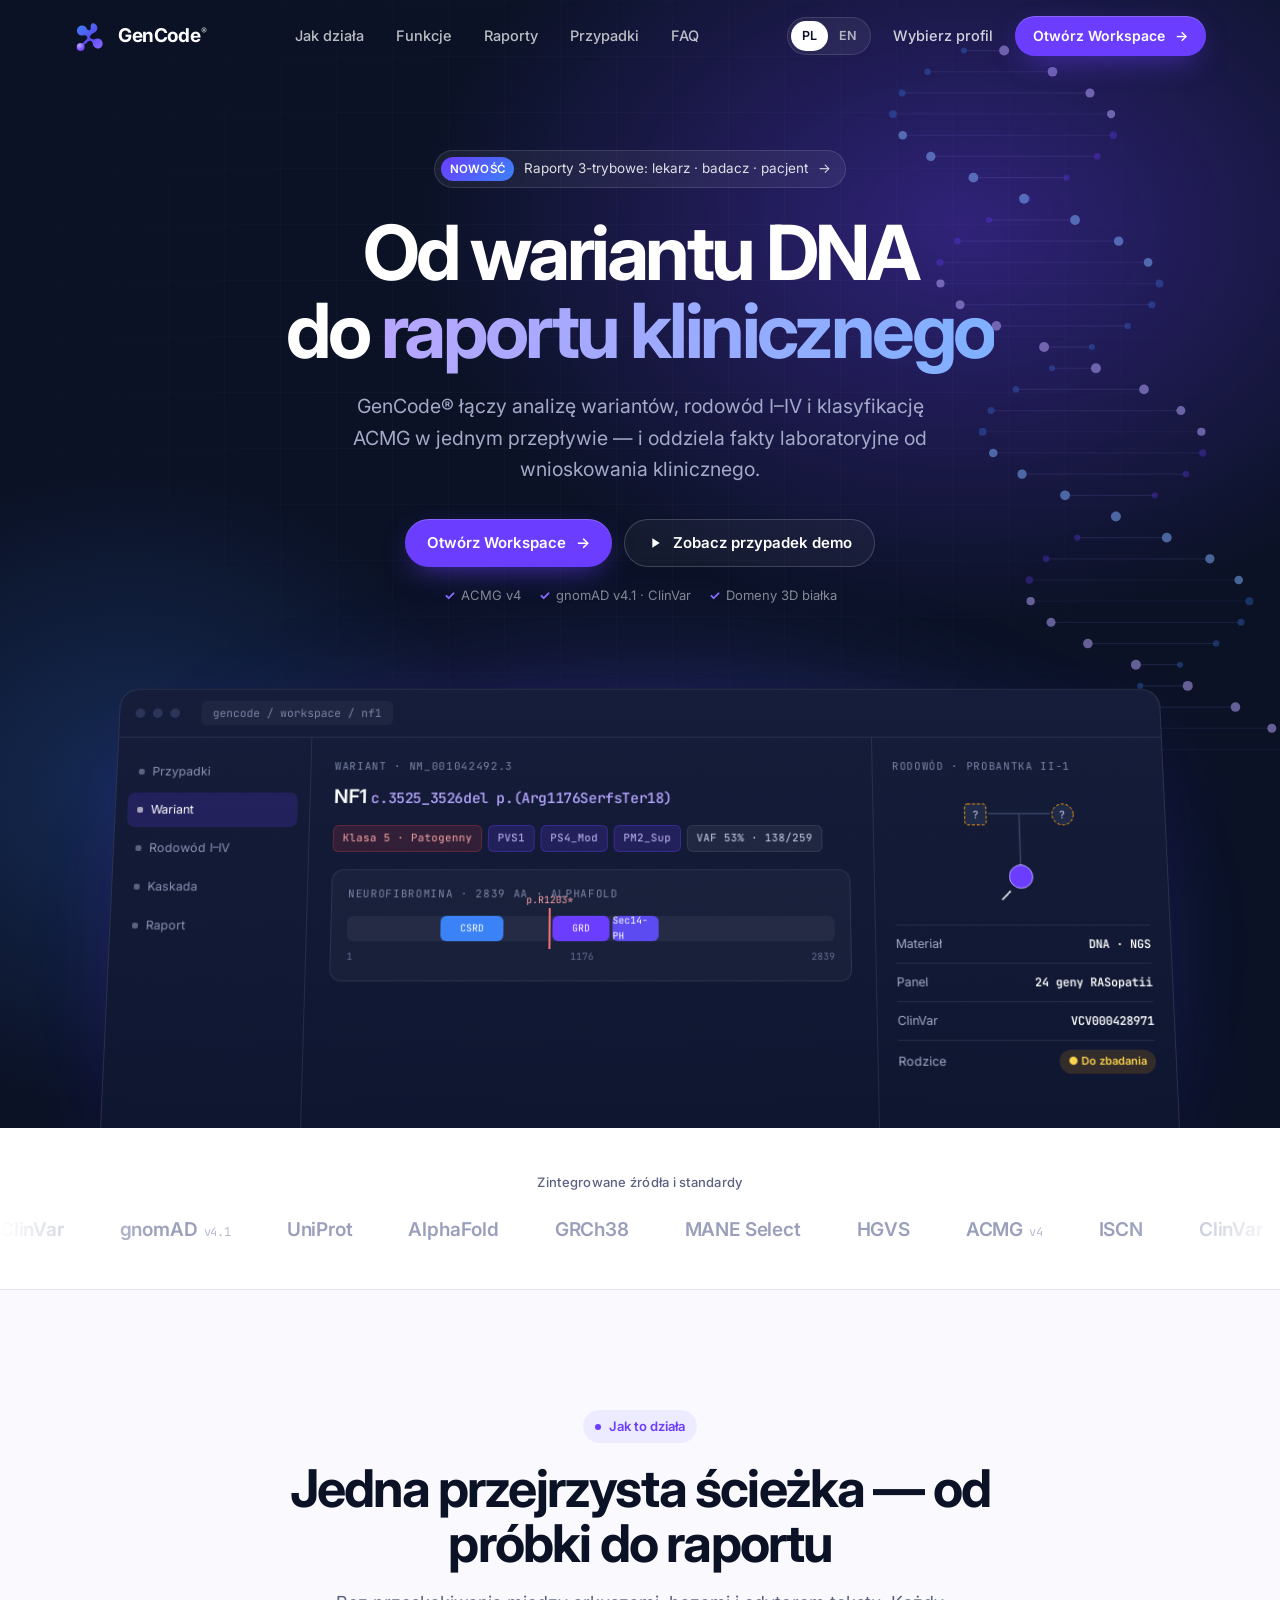
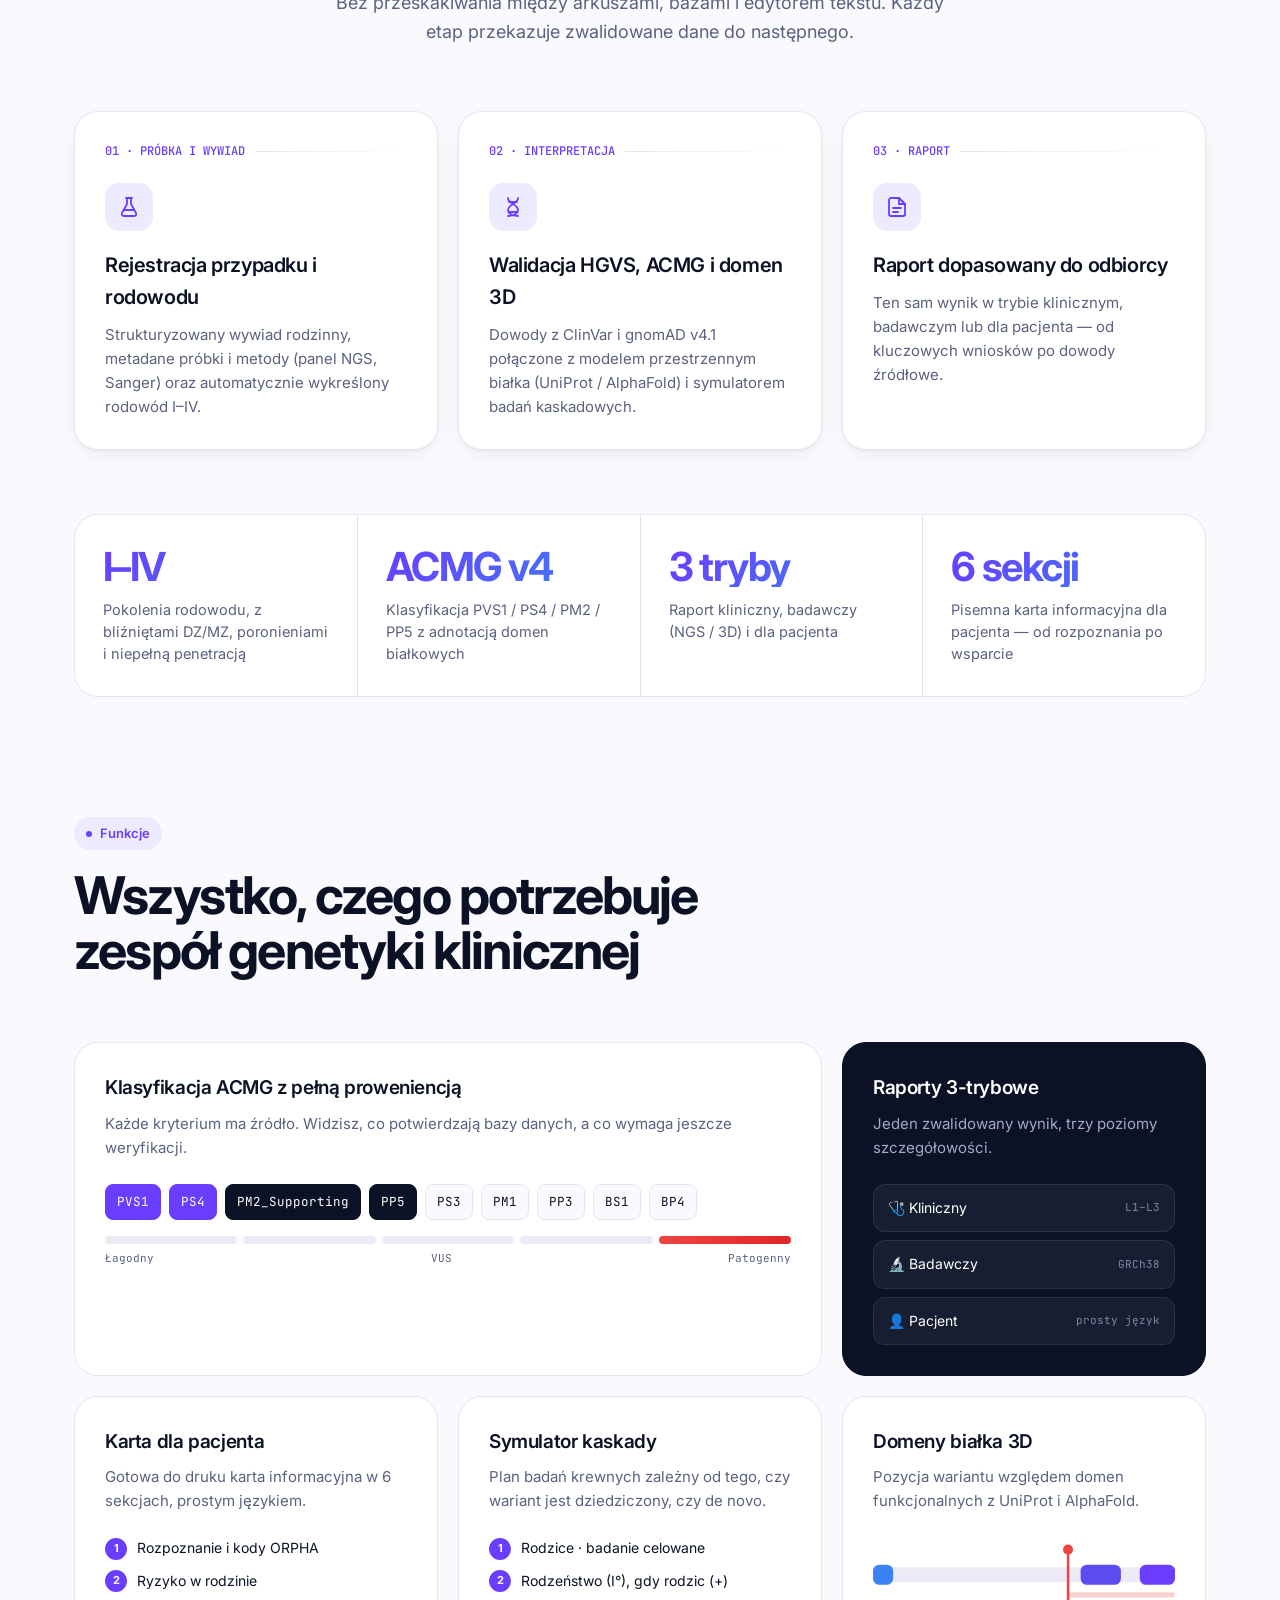
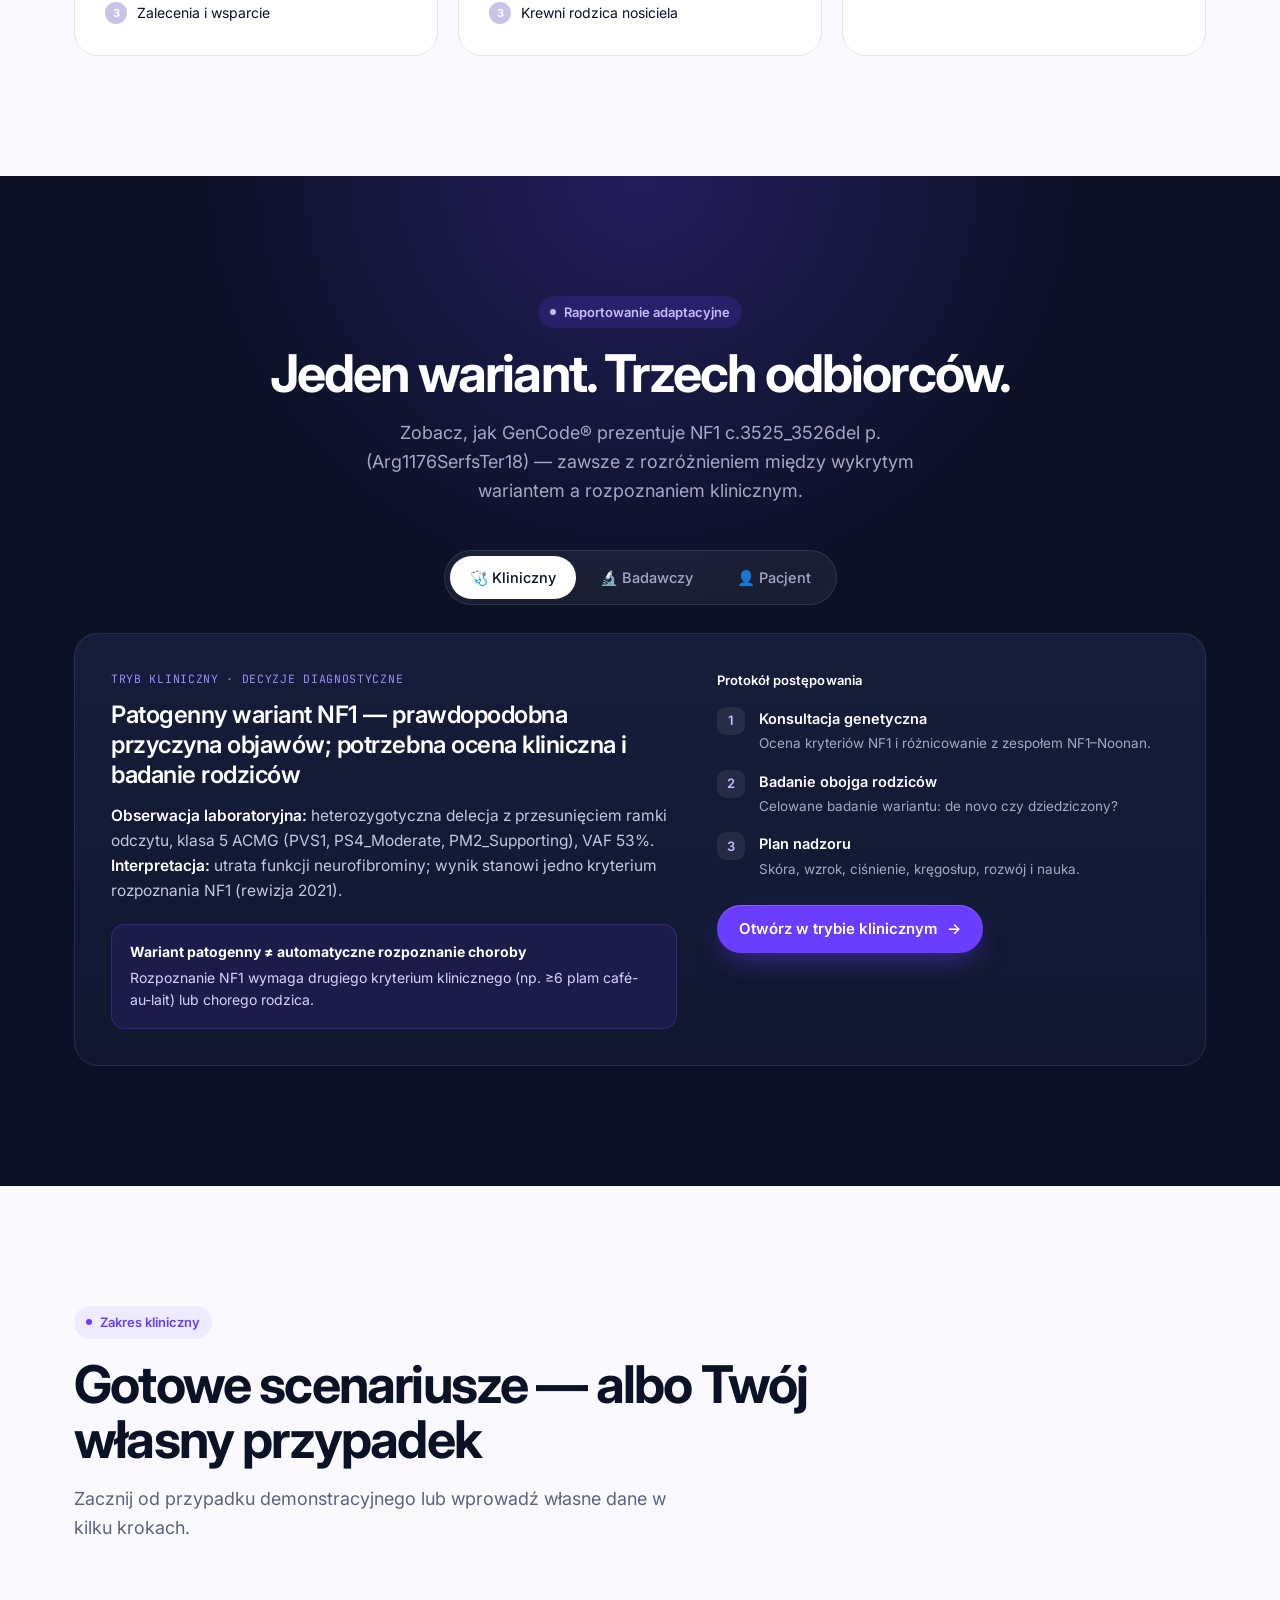
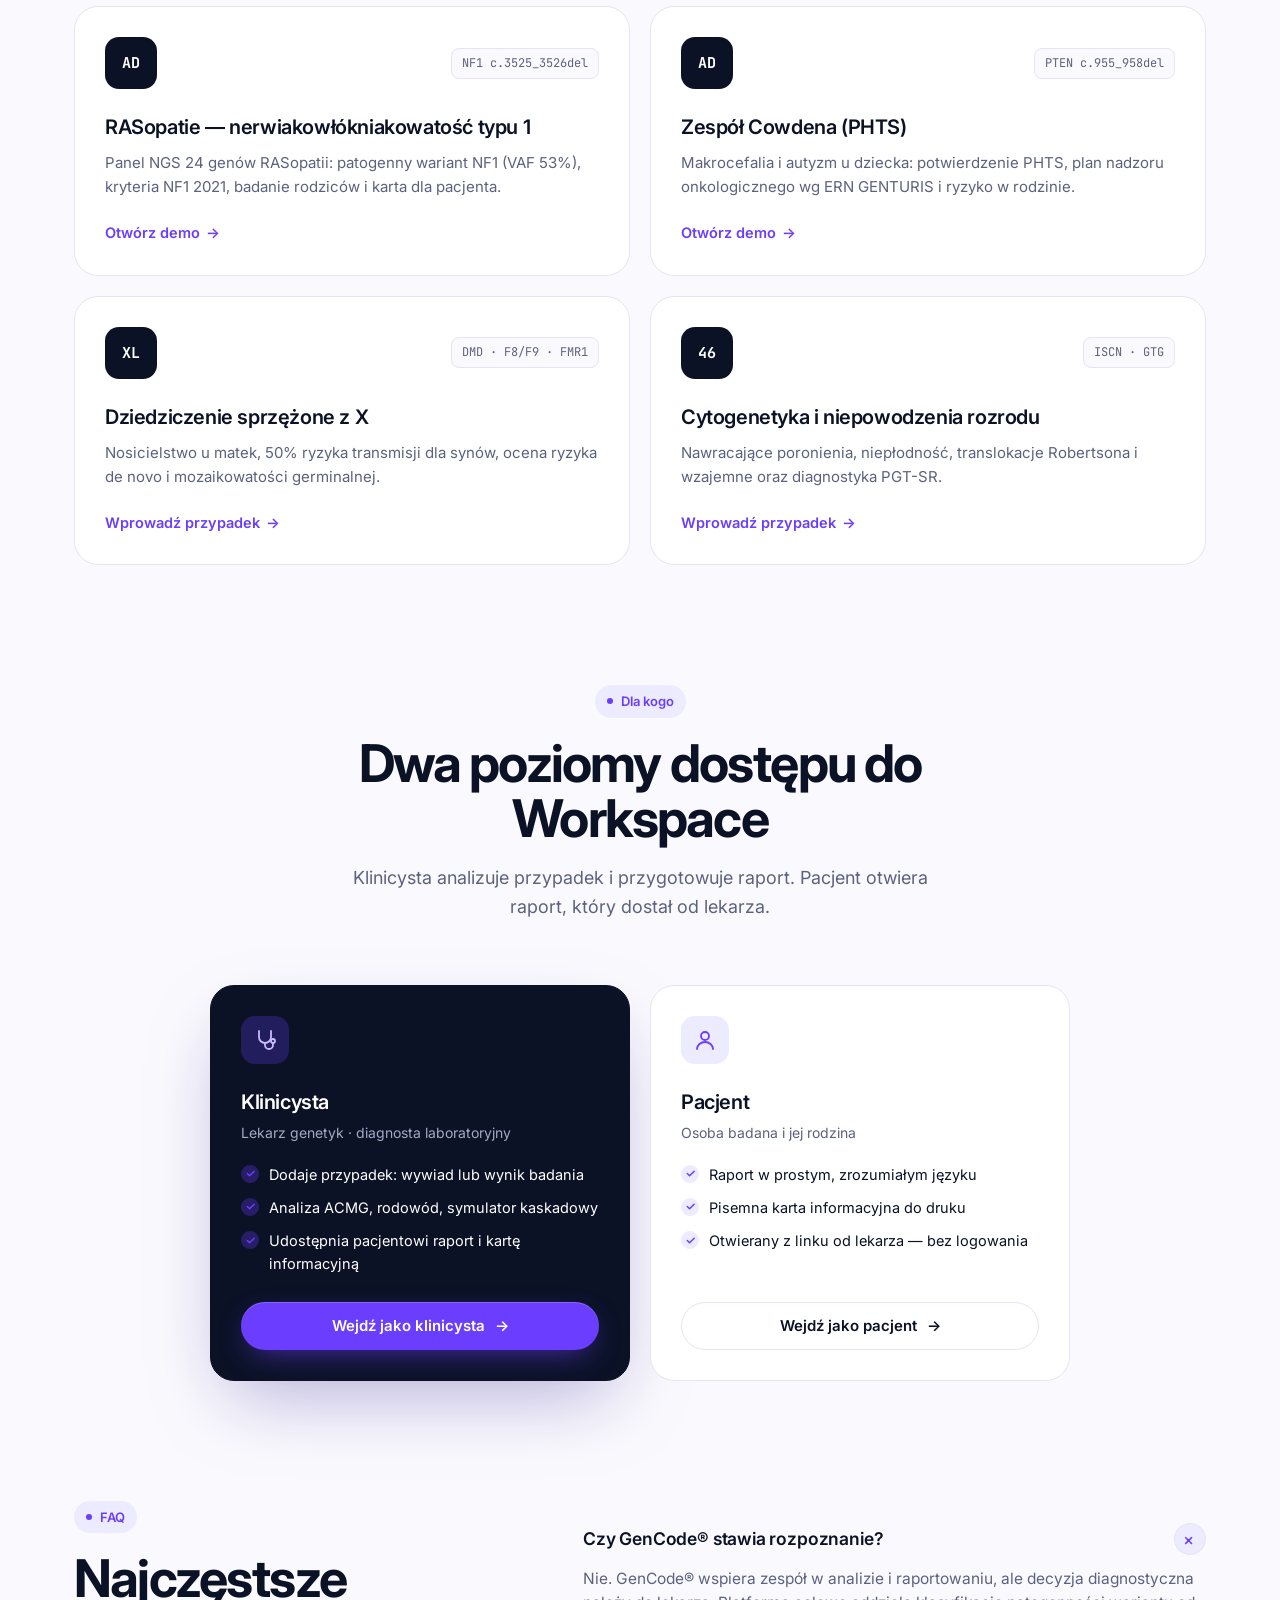
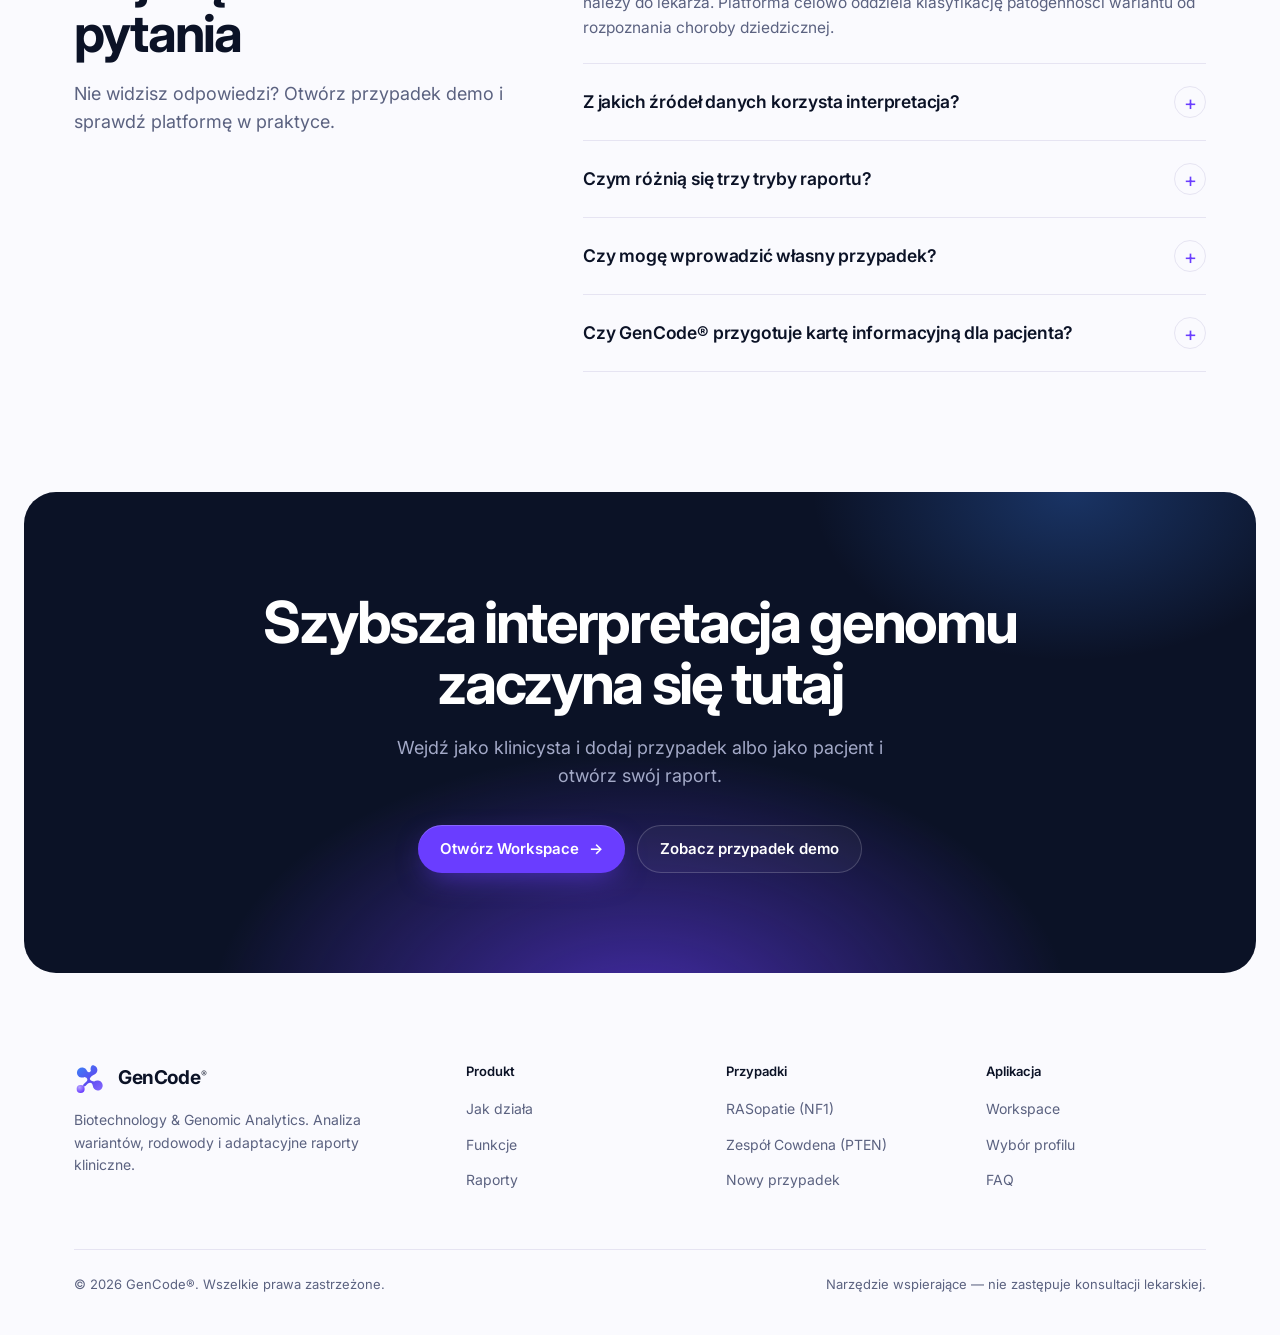
==== commit 7f9340a2: "GenCode — aktualizacja strony (2026-11-07 17:16) Co-Authored-By: Claude Opus 5.5 <noreply@anthropic." ====
--- a/index.html
+++ b/index.html
@@ -273,6 +273,28 @@
 .rv{opacity:0;transform:translateY(24px);transition:opacity .8s cubic-bezier(.2,.7,.2,1),transform .8s cubic-bezier(.2,.7,.2,1);transition-delay:calc(var(--d,0)*90ms)}
 .rv.in{opacity:1;transform:none}
 
+/* Role picker */
+.rp-backdrop{position:fixed;inset:0;z-index:100;background:rgba(11,18,38,.6);backdrop-filter:blur(8px);-webkit-backdrop-filter:blur(8px);display:grid;place-items:center;padding:16px;animation:fade .2s ease}
+.rp-backdrop[hidden]{display:none}
+.rp-dialog{position:relative;width:min(720px,100%);background:#fff;border-radius:28px;padding:36px;box-shadow:0 40px 100px -30px rgba(11,18,38,.6);text-align:center}
+.rp-dialog h2{font-size:clamp(26px,3.4vw,34px);font-weight:700;letter-spacing:-.035em;margin:4px 0 8px}
+.rp-sub{color:var(--muted);margin-bottom:24px}
+.rp-close{position:absolute;top:16px;right:16px;width:36px;height:36px;border-radius:50%;border:1px solid var(--line);color:var(--muted)}
+.rp-close:hover{background:var(--bg)}
+.rp-grid{display:grid;grid-template-columns:1fr 1fr;gap:14px;text-align:left}
+.rp-card{display:flex;flex-direction:column;gap:8px;padding:22px;border:1px solid var(--line);border-radius:20px;transition:all .2s;background:#fff}
+.rp-card:hover{border-color:#CDC4FF;transform:translateY(-2px);box-shadow:0 20px 40px -24px rgba(106,61,255,.5)}
+.rp-card b{font-size:19px;letter-spacing:-.02em}
+.rp-card span{color:var(--muted);font-size:14.5px;flex:1}
+.rp-card em{font-style:normal;font-weight:600;color:var(--violet);font-size:14.5px}
+.rp-ic{width:44px;height:44px;border-radius:12px;display:grid!important;place-items:center;background:var(--lilac);color:var(--violet);flex:none!important}
+.rp-feat{background:var(--ink);border-color:var(--ink);color:#fff}
+.rp-feat span{color:var(--muted-dark)}
+.rp-feat em{color:#B8A6FF}
+.rp-feat .rp-ic{background:rgba(106,61,255,.3);color:#c9bbff}
+.roles-2{grid-template-columns:repeat(2,minmax(0,420px));justify-content:center}
+.role .btn{justify-content:center;width:100%}
+
 /* ---------- Responsive ---------- */
 @media (max-width:1024px){
   .mock-body{grid-template-columns:1fr 280px}
@@ -290,7 +312,8 @@
   .mobile-menu.open{opacity:1;transform:none;pointer-events:auto}
   .mobile-menu a{display:block;color:#fff;padding:14px 0;border-bottom:1px solid var(--line-dark);font-weight:500}
   .mobile-menu .btn{margin-top:18px;width:100%;justify-content:center}
-  .steps,.roles,.cases{grid-template-columns:1fr}
+  .steps,.roles,.cases,.roles-2,.rp-grid{grid-template-columns:1fr}
+  .rp-dialog{padding:28px 20px}
   .panel{grid-template-columns:1fr;padding:26px;gap:28px}
   .faq-grid{grid-template-columns:1fr;gap:24px}
   .foot{grid-template-columns:1fr 1fr}
@@ -346,7 +369,7 @@
     <div class="nav-cta">
       <div class="lang" role="group" aria-label="Język / Language"><button type="button" data-lang="pl" aria-pressed="true">PL</button><button type="button" data-lang="en" aria-pressed="false">EN</button></div>
       <a href="#dla-kogo" class="nav-login">Wybierz profil</a>
-      <a href="./app.html" class="btn btn-primary">Otwórz Workspace <span class="arr">→</span></a>
+      <a href="#wybierz-tryb" class="btn btn-primary" data-open-roles>Otwórz Workspace <span class="arr">→</span></a>
       <button class="burger" id="burger" aria-label="Menu" aria-expanded="false" aria-controls="mmenu">
         <svg width="18" height="18" viewBox="0 0 24 24" fill="none" stroke="currentColor" stroke-width="2" stroke-linecap="round"><path d="M4 7h16M4 12h16M4 17h16"/></svg>
       </button>
@@ -360,7 +383,7 @@
   <a href="#przypadki">Przypadki</a>
   <a href="#dla-kogo">Dla kogo</a>
   <a href="#faq">FAQ</a>
-  <a href="./app.html" class="btn btn-primary">Otwórz Workspace →</a>
+  <a href="#wybierz-tryb" class="btn btn-primary" data-open-roles>Otwórz Workspace →</a>
 </div>
 
 <main>
@@ -373,7 +396,7 @@
       <h1 class="rv" style="--d:1">Od wariantu DNA<br>do <span class="g">raportu klinicznego</span></h1>
       <p class="lead rv" style="--d:2">GenCode® łączy analizę wariantów, rodowód I–IV i klasyfikację ACMG w jednym przepływie — i oddziela fakty laboratoryjne od wnioskowania klinicznego.</p>
       <div class="hero-ctas rv" style="--d:3">
-        <a href="./app.html" class="btn btn-primary">Otwórz Workspace <span class="arr">→</span></a>
+        <a href="#wybierz-tryb" class="btn btn-primary" data-open-roles>Otwórz Workspace <span class="arr">→</span></a>
         <a href="./app.html?case=nf1" class="btn btn-ghost">
           <svg width="16" height="16" viewBox="0 0 24 24" fill="currentColor" aria-hidden="true"><path d="M8 5v14l11-7z"/></svg>
           Zobacz przypadek demo
@@ -660,33 +683,23 @@
   <div class="wrap">
     <div class="center">
       <span class="eyebrow rv">Dla kogo</span>
-      <h2 class="h2 rv" style="--d:1">Wybierz profil i zacznij pracę</h2>
-      <p class="sub rv" style="--d:2">Profil ustawia domyślny poziom szczegółowości raportów. Możesz go zmienić w każdej chwili w aplikacji.</p>
-    </div>
-    <div class="roles">
-      <article class="role rv">
+      <h2 class="h2 rv" style="--d:1">Dwa poziomy dostępu do Workspace</h2>
+      <p class="sub rv" style="--d:2">Klinicysta analizuje przypadek i przygotowuje raport. Pacjent otwiera raport, który dostał od lekarza.</p>
+    </div>
+    <div class="roles roles-2">
+      <article class="role feat rv">
+        <div class="role-ic"><svg width="24" height="24" viewBox="0 0 24 24" fill="none" stroke="currentColor" stroke-width="1.8" stroke-linecap="round" stroke-linejoin="round"><path d="M6 3v6a6 6 0 0 0 12 0V3"/><path d="M12 15v2a4 4 0 0 0 8 0v-2"/><circle cx="20" cy="13" r="2"/></svg></div>
+        <h3>Klinicysta</h3>
+        <div class="who">Lekarz genetyk · diagnosta laboratoryjny</div>
+        <ul><li>Dodaje przypadek: wywiad lub wynik badania</li><li>Analiza ACMG, rodowód, symulator kaskadowy</li><li>Udostępnia pacjentowi raport i kartę informacyjną</li></ul>
+        <a class="btn btn-primary" href="./app.html?role=clinician">Wejdź jako klinicysta <span class="arr">→</span></a>
+      </article>
+      <article class="role rv" style="--d:1">
         <div class="role-ic"><svg width="24" height="24" viewBox="0 0 24 24" fill="none" stroke="currentColor" stroke-width="1.8" stroke-linecap="round" stroke-linejoin="round"><circle cx="12" cy="8" r="4"/><path d="M4 21c0-4 4-7 8-7s8 3 8 7"/></svg></div>
-        <h3>Pacjent i konsultacja</h3>
-        <div class="who">Rozmowa z pacjentem i rodziną</div>
-        <ul><li>Przystępny, empatyczny język</li><li>Wyjaśnienie niepewności</li><li>Jasne kolejne kroki</li></ul>
-        <button class="btn btn-light" data-role="patient">Wejdź jako konsultacja <span class="arr">→</span></button>
-        <div class="cur" data-cur="patient"></div>
-      </article>
-      <article class="role feat rv" style="--d:1">
-        <div class="role-ic"><svg width="24" height="24" viewBox="0 0 24 24" fill="none" stroke="currentColor" stroke-width="1.8" stroke-linecap="round" stroke-linejoin="round"><path d="M6 3v6a6 6 0 0 0 12 0V3"/><path d="M12 15v2a4 4 0 0 0 8 0v-2"/><circle cx="20" cy="13" r="2"/></svg></div>
-        <h3>Lekarz genetyk</h3>
-        <div class="who">Tryb kliniczny · najczęściej wybierany</div>
-        <ul><li>Rodowód I–IV i kryteria ACMG</li><li>Symulator badań kaskadowych</li><li>Plan badań rodziny</li></ul>
-        <button class="btn btn-primary" data-role="clinical">Wejdź jako lekarz <span class="arr">→</span></button>
-        <div class="cur" data-cur="clinical"></div>
-      </article>
-      <article class="role rv" style="--d:2">
-        <div class="role-ic"><svg width="24" height="24" viewBox="0 0 24 24" fill="none" stroke="currentColor" stroke-width="1.8" stroke-linecap="round" stroke-linejoin="round"><path d="M9 3h6M10 3v6l-5 9a2 2 0 0 0 1.8 3h10.4a2 2 0 0 0 1.8-3l-5-9V3"/></svg></div>
-        <h3>Diagnosta / bioinformatyk</h3>
-        <div class="who">Tryb badawczy</div>
-        <ul><li>Adnotacje GRCh38 i gnomAD v4.1</li><li>Architektura domen 3D</li><li>Proweniencja dowodów</li></ul>
-        <button class="btn btn-light" data-role="research">Wejdź jako diagnosta <span class="arr">→</span></button>
-        <div class="cur" data-cur="research"></div>
+        <h3>Pacjent</h3>
+        <div class="who">Osoba badana i jej rodzina</div>
+        <ul><li>Raport w prostym, zrozumiałym języku</li><li>Pisemna karta informacyjna do druku</li><li>Otwierany z linku od lekarza — bez logowania</li></ul>
+        <a class="btn btn-light" href="./app.html?role=patient">Wejdź jako pacjent <span class="arr">→</span></a>
       </article>
     </div>
   </div>
@@ -713,13 +726,37 @@
 <!-- ============ CTA ============ -->
 <section class="cta">
   <h2 class="rv">Szybsza interpretacja genomu zaczyna się tutaj</h2>
-  <p class="rv" style="--d:1">Otwórz Workspace i przejdź przez pełny przypadek — od rodowodu do raportu.</p>
+  <p class="rv" style="--d:1">Wejdź jako klinicysta i dodaj przypadek albo jako pacjent i otwórz swój raport.</p>
   <div class="hero-ctas rv" style="--d:2">
-    <a href="./app.html" class="btn btn-primary">Otwórz Workspace <span class="arr">→</span></a>
+    <a href="#wybierz-tryb" class="btn btn-primary" data-open-roles>Otwórz Workspace <span class="arr">→</span></a>
     <a href="./app.html?case=nf1" class="btn btn-ghost">Zobacz przypadek demo</a>
   </div>
 </section>
 </main>
+
+<!-- ============ ROLE PICKER ============ -->
+<div class="rp-backdrop" id="role-picker" hidden>
+  <div class="rp-dialog" role="dialog" aria-modal="true" aria-labelledby="rp-title">
+    <button type="button" class="rp-close" data-close-roles aria-label="Zamknij">✕</button>
+    <span class="eyebrow">Workspace</span>
+    <h2 id="rp-title">Jak chcesz wejść?</h2>
+    <p class="rp-sub">Wybierz poziom dostępu. Workspace otworzy się bez przykładowych danych.</p>
+    <div class="rp-grid">
+      <a class="rp-card rp-feat" href="./app.html?role=clinician">
+        <span class="rp-ic"><svg width="22" height="22" viewBox="0 0 24 24" fill="none" stroke="currentColor" stroke-width="1.8" stroke-linecap="round" stroke-linejoin="round"><path d="M6 3v6a6 6 0 0 0 12 0V3"/><path d="M12 15v2a4 4 0 0 0 8 0v-2"/><circle cx="20" cy="13" r="2"/></svg></span>
+        <b>Klinicysta</b>
+        <span>Dodaj przypadek, przeanalizuj wynik i udostępnij raport pacjentowi.</span>
+        <em>Wejdź jako klinicysta →</em>
+      </a>
+      <a class="rp-card" href="./app.html?role=patient">
+        <span class="rp-ic"><svg width="22" height="22" viewBox="0 0 24 24" fill="none" stroke="currentColor" stroke-width="1.8" stroke-linecap="round" stroke-linejoin="round"><circle cx="12" cy="8" r="4"/><path d="M4 21c0-4 4-7 8-7s8 3 8 7"/></svg></span>
+        <b>Pacjent</b>
+        <span>Otwórz raport i kartę informacyjną z linku otrzymanego od lekarza.</span>
+        <em>Wejdź jako pacjent →</em>
+      </a>
+    </div>
+  </div>
+</div>
 
 <!-- ============ FOOTER ============ -->
 <footer>
@@ -734,7 +771,7 @@
       </div>
       <div><h4>Produkt</h4><ul><li><a href="#jak-dziala">Jak działa</a></li><li><a href="#funkcje">Funkcje</a></li><li><a href="#raporty">Raporty</a></li></ul></div>
       <div><h4>Przypadki</h4><ul><li><a href="./app.html?case=nf1">RASopatie (NF1)</a></li><li><a href="./app.html?case=pten">Zespół Cowdena (PTEN)</a></li><li><a href="./app.html?action=new">Nowy przypadek</a></li></ul></div>
-      <div><h4>Aplikacja</h4><ul><li><a href="./app.html">Workspace</a></li><li><a href="#dla-kogo">Wybór profilu</a></li><li><a href="#faq">FAQ</a></li></ul></div>
+      <div><h4>Aplikacja</h4><ul><li><a href="#wybierz-tryb" data-open-roles>Workspace</a></li><li><a href="#dla-kogo">Wybór profilu</a></li><li><a href="#faq">FAQ</a></li></ul></div>
     </div>
     <div class="foot-b"><span>© 2026 GenCode®. Wszelkie prawa zastrzeżone.</span><span>Narzędzie wspierające — nie zastępuje konsultacji lekarskiej.</span></div>
   </div>
@@ -781,17 +818,21 @@
   /* Session roles — compatible with the dashboard (gencode_session_v1) */
   const getSession=()=>{try{return JSON.parse(localStorage.getItem(SESSION_KEY))}catch(e){return null}};
   const markCurrent=()=>{const s=getSession();document.querySelectorAll('[data-cur]').forEach(el=>{el.textContent=(s&&s.role===el.dataset.cur)?META[lang].cur:''})};
-  document.querySelectorAll('[data-role]').forEach(b=>b.addEventListener('click',()=>{
-    const role=b.dataset.role;
-    const s={authenticated:true,role,roleLabelPl:ROLES[role].pl,roleLabelEn:ROLES[role].en,updatedAt:new Date().toISOString()};
-    try{localStorage.setItem(SESSION_KEY,JSON.stringify(s))}catch(e){}
-    location.href='./app.html?mode='+role;
-  }));
+  /* Role picker: Workspace opens without demo data, as clinician or patient */
+  const rp=document.getElementById('role-picker');
+  let rpReturn=null;
+  const openRoles=e=>{if(e)e.preventDefault();rpReturn=document.activeElement;rp.hidden=false;mm.classList.remove('open');setTimeout(()=>rp.querySelector('.rp-card').focus(),30)};
+  const closeRoles=()=>{rp.hidden=true;if(rpReturn)rpReturn.focus()};
+  document.querySelectorAll('[data-open-roles]').forEach(a=>a.addEventListener('click',openRoles));
+  rp.querySelectorAll('[data-close-roles]').forEach(b=>b.addEventListener('click',closeRoles));
+  rp.addEventListener('click',e=>{if(e.target===rp)closeRoles()});
+  document.addEventListener('keydown',e=>{if(e.key==='Escape'&&!rp.hidden)closeRoles()});
+  if(location.hash==='#wybierz-tryb')openRoles();
 
 
   /* ---------- PL / EN (shared key with the Workspace) ---------- */
   const LANG_KEY='gencode_lang_v1';
-  const EN={"Jak działa": "How it works", "Funkcje": "Features", "Raporty": "Reports", "Przypadki": "Cases", "Wybierz profil": "Choose profile", "Dla kogo": "Who it's for", "Otwórz Workspace →": "Open Workspace →", "NOWOŚĆ": "NEW", "Raporty 3-trybowe: lekarz · badacz · pacjent": "3-mode reports: clinician · researcher · patient", "Od wariantu DNA": "From DNA variant", "do": "to", "raportu klinicznego": "clinical report", "GenCode® łączy analizę wariantów, rodowód I–IV i klasyfikację ACMG w jednym przepływie — i oddziela fakty laboratoryjne od wnioskowania klinicznego.": "GenCode® brings variant analysis, a I–IV pedigree and ACMG classification into one workflow — and keeps laboratory facts separate from clinical inference.", "Zobacz przypadek demo": "See the demo case", "Domeny 3D białka": "3D protein domains", "Wariant": "Variant", "Rodowód I–IV": "Pedigree I–IV", "Kaskada": "Cascade", "Raport": "Report", "Wariant · NM_007294.4": "Variant · NM_007294.4", "Klasa 5 · Patogenny": "Class 5 · Pathogenic", "Typ próbki": "Sample type", "● Do weryfikacji": "● Needs verification", "Zintegrowane źródła i standardy": "Integrated sources & standards", "Jak to działa": "How it works", "Jedna przejrzysta ścieżka — od próbki do raportu": "One clear path — from sample to report", "Bez przeskakiwania między arkuszami, bazami i edytorem tekstu. Każdy etap przekazuje zwalidowane dane do następnego.": "No jumping between spreadsheets, databases and a word processor. Each step hands validated data to the next.", "01 · PRÓBKA I WYWIAD": "01 · SAMPLE & HISTORY", "Rejestracja przypadku i rodowodu": "Case and pedigree intake", "02 · INTERPRETACJA": "02 · INTERPRETATION", "Walidacja HGVS, ACMG i domen 3D": "HGVS, ACMG and 3D domain validation", "Dowody z ClinVar i gnomAD v4.1 połączone z modelem przestrzennym białka (UniProt / AlphaFold) i symulatorem badań kaskadowych.": "Evidence from ClinVar and gnomAD v4.1 combined with a 3D protein model (UniProt / AlphaFold) and a cascade-testing simulator.", "03 · RAPORT": "03 · REPORT", "Raport dopasowany do odbiorcy": "A report tailored to its reader", "Ten sam wynik w trybie klinicznym, badawczym lub dla pacjenta — od kluczowych wniosków po dowody źródłowe.": "The same result in clinical, research or patient mode — from key findings down to source evidence.", "Pokolenia rodowodu, z bliźniętami DZ/MZ, poronieniami i niepełną penetracją": "Pedigree generations, including DZ/MZ twins, miscarriages and incomplete penetrance", "Klasyfikacja PVS1 / PS4 / PM2 / PP5 z adnotacją domen białkowych": "PVS1 / PS4 / PM2 / PP5 classification with protein-domain annotation", "3 tryby": "3 modes", "Raport kliniczny, badawczy (NGS / 3D) i dla pacjenta": "Clinical, research (NGS / 3D) and patient report", "Wszystko, czego potrzebuje zespół genetyki klinicznej": "Everything a clinical genetics team needs", "Klasyfikacja ACMG z pełną proweniencją": "ACMG classification with full provenance", "Każde kryterium ma źródło. Widzisz, co potwierdzają bazy danych, a co wymaga jeszcze weryfikacji.": "Every criterion has a source. You see what databases confirm and what still needs verification.", "Łagodny": "Benign", "Patogenny": "Pathogenic", "Raporty 3-trybowe": "3-mode reports", "Jeden zwalidowany wynik, trzy poziomy szczegółowości.": "One validated result, three levels of detail.", "🩺 Kliniczny": "🩺 Clinical", "🔬 Badawczy": "🔬 Research", "👤 Pacjent": "👤 Patient", "prosty język": "plain language", "Symulator kaskady": "Cascade simulator", "Plan badań krewnych — uruchamiany dopiero po potwierdzeniu we krwi.": "A testing plan for relatives — triggered only after blood confirmation.", "Rodzice i rodzeństwo (I°)": "Parents and siblings (1st°)", "Krewni II° · po 18 r.ż.": "2nd° relatives · after age 18", "Domeny białka 3D": "3D protein domains", "Pozycja wariantu względem domen funkcjonalnych z UniProt i AlphaFold.": "Variant position relative to functional domains from UniProt and AlphaFold.", "Raportowanie adaptacyjne": "Adaptive reporting", "Jeden wariant. Trzech odbiorców.": "One variant. Three readers.", "Tryb kliniczny · decyzje diagnostyczne": "Clinical mode · diagnostic decisions", "Obserwacja laboratoryjna:": "Laboratory observation:", "Interpretacja:": "Interpretation:", "Klasyfikacja patogenności ≠ rozpoznanie choroby dziedzicznej": "Pathogenicity class ≠ diagnosis of a hereditary disease", "Badania kaskadowe u krewnych I° uruchamiamy dopiero po potwierdzeniu wariantu w leukocytach krwi obwodowej.": "Cascade testing of 1st-degree relatives starts only after the variant is confirmed in peripheral blood leukocytes.", "Protokół postępowania": "Management protocol", "Kaskada I° i II° po potwierdzeniu": "1st° and 2nd° cascade after confirmation", "Rodzice, rodzeństwo; bliźniaczki DZ badane osobno po 18 r.ż.": "Parents, siblings; DZ twins tested separately after age 18.", "Drugi tor — cytogenetyka": "Second track — cytogenetics", "Otwórz w trybie klinicznym": "Open in clinical mode", "Tryb badawczy · proweniencja i metryki": "Research mode · provenance & metrics", "Adnotacja GRCh38, częstości populacyjne i utrata domen 3D": "GRCh38 annotation, population frequencies and 3D domain loss", "Stop-gain aa 1203/1863 → NMD, utrata coiled-coil i BRCT1/2": "Stop-gain aa 1203/1863 → NMD, loss of coiled-coil and BRCT1/2", "Ograniczenia techniczne": "Technical limitations", "Proweniencja dowodów": "Evidence provenance", "Potwierdzone w bazach": "Confirmed in databases", "Wymaga weryfikacji": "Needs verification", "Status konstytucyjny vs. somatyczny oraz faza rodzicielska (niepełna penetracja).": "Constitutional vs. somatic status and parental phase (incomplete penetrance).", "Otwórz w trybie badawczym": "Open in research mode", "Tryb dla pacjenta · przystępny język": "Patient mode · plain language", "Ważne": "Important", "Kolejne kroki na konsultacji": "Next steps at the consultation", "Jedno pobranie krwi": "One blood draw", "Proste badanie wyjaśni, czy zmiana jest wrodzona.": "A simple test will show whether the change is inherited.", "Spokój dla rodziny do czasu wyniku": "Peace of mind for the family until the result", "Bliscy badają się tylko wtedy, gdy krew potwierdzi zmianę wrodzoną.": "Relatives are tested only if blood confirms an inherited change.", "Otwórz w trybie pacjenta": "Open in patient mode", "Zakres kliniczny": "Clinical scope", "Gotowe scenariusze — albo Twój własny przypadek": "Ready-made scenarios — or your own case", "Zacznij od przypadku demonstracyjnego lub wprowadź własne dane w kilku krokach.": "Start with a demo case or enter your own data in a few steps.", "Onkogenetyka i cytogenetyka": "Cancer genetics & cytogenetics", "Otwórz demo": "Open demo", "Choroby autosomalne recesywne": "Autosomal recessive disorders", "Mukowiscydoza u noworodka: weryfikacja fazy trans u rodziców, reguła 2/3 u rodzeństwa i poradnictwo przedkoncepcyjne.": "Cystic fibrosis in a newborn: confirming trans phase in parents, the 2/3 rule for siblings and preconception counselling.", "Dziedziczenie sprzężone z X": "X-linked inheritance", "Nosicielstwo u matek, 50% ryzyka transmisji dla synów, ocena ryzyka de novo i mozaikowatości germinalnej.": "Carrier status in mothers, 50% transmission risk for sons, de novo and germline mosaicism risk.", "Wprowadź przypadek": "Enter a case", "Cytogenetyka i niepowodzenia rozrodu": "Cytogenetics & reproductive failure", "Nawracające poronienia, niepłodność, translokacje Robertsona i wzajemne oraz diagnostyka PGT-SR.": "Recurrent miscarriage, infertility, Robertsonian and reciprocal translocations, and PGT-SR.", "Wybierz profil i zacznij pracę": "Choose a profile and get started", "Profil ustawia domyślny poziom szczegółowości raportów. Możesz go zmienić w każdej chwili w aplikacji.": "Your profile sets the default level of report detail. You can change it any time in the app.", "Pacjent i konsultacja": "Patient & counselling", "Rozmowa z pacjentem i rodziną": "Talking with patients and families", "Przystępny, empatyczny język": "Plain, empathetic language", "Wyjaśnienie niepewności": "Uncertainty explained", "Jasne kolejne kroki": "Clear next steps", "Wejdź jako konsultacja": "Enter as counselling", "Lekarz genetyk": "Clinical geneticist", "Tryb kliniczny · najczęściej wybierany": "Clinical mode · most popular", "Rodowód I–IV i kryteria ACMG": "Pedigree I–IV and ACMG criteria", "Symulator badań kaskadowych": "Cascade-testing simulator", "Plan badań rodziny": "Family testing plan", "Wejdź jako lekarz": "Enter as clinician", "Diagnosta / bioinformatyk": "Lab scientist / bioinformatician", "Tryb badawczy": "Research mode", "Adnotacje GRCh38 i gnomAD v4.1": "GRCh38 and gnomAD v4.1 annotations", "Architektura domen 3D": "3D domain architecture", "Wejdź jako diagnosta": "Enter as lab scientist", "Najczęstsze pytania": "Frequently asked questions", "Nie widzisz odpowiedzi? Otwórz przypadek demo i sprawdź platformę w praktyce.": "Can't find an answer? Open the demo case and try the platform in practice.", "Czy GenCode® stawia rozpoznanie?": "Does GenCode® make a diagnosis?", "Nie. GenCode® wspiera zespół w analizie i raportowaniu, ale decyzja diagnostyczna należy do lekarza. Platforma celowo oddziela klasyfikację patogenności wariantu od rozpoznania choroby dziedzicznej.": "No. GenCode® supports the team with analysis and reporting, but the diagnostic decision belongs to the physician. The platform deliberately separates variant pathogenicity classification from the diagnosis of a hereditary disease.", "Z jakich źródeł danych korzysta interpretacja?": "Which data sources does interpretation use?", "Z ClinVar, populacyjnej bazy gnomAD v4.1 oraz modeli struktury białek z UniProt i AlphaFold. Warianty opisywane są w nomenklaturze HGVS na GRCh38 / MANE Select, a klasyfikacja wg kryteriów ACMG.": "ClinVar, the gnomAD v4.1 population database and protein structure models from UniProt and AlphaFold. Variants are described in HGVS nomenclature on GRCh38 / MANE Select and classified using ACMG criteria.", "Czym różnią się trzy tryby raportu?": "How do the three report modes differ?", "Wszystkie bazują na tych samych zwalidowanych danych. Tryb kliniczny skupia się na decyzjach i planie postępowania, badawczy pokazuje pełne adnotacje i proweniencję dowodów, a tryb dla pacjenta tłumaczy wynik prostym językiem.": "All are built on the same validated data. Clinical mode focuses on decisions and the management plan, research mode shows full annotations and evidence provenance, and patient mode explains the result in plain language.", "Czy mogę wprowadzić własny przypadek?": "Can I enter my own case?", "Tak. Oprócz scenariuszy demonstracyjnych możesz założyć nowy przypadek, wprowadzić wywiad rodzinny i wariant, a GenCode® zbuduje rodowód i raport.": "Yes. Besides the demo scenarios you can create a new case, enter the family history and variant, and GenCode® will build the pedigree and report.", "Szybsza interpretacja genomu zaczyna się tutaj": "Faster genome interpretation starts here", "Otwórz Workspace i przejdź przez pełny przypadek — od rodowodu do raportu.": "Open the Workspace and walk through a full case — from pedigree to report.", "Biotechnology & Genomic Analytics. Analiza wariantów, rodowody i adaptacyjne raporty kliniczne.": "Biotechnology & Genomic Analytics. Variant analysis, pedigrees and adaptive clinical reports.", "Produkt": "Product", "Onkogenetyka": "Cancer genetics", "Choroby AR": "AR disorders", "Nowy przypadek": "New case", "Aplikacja": "App", "Wybór profilu": "Choose profile", "© 2026 GenCode®. Wszelkie prawa zastrzeżone.": "© 2026 GenCode®. All rights reserved.", "Narzędzie wspierające — nie zastępuje konsultacji lekarskiej.": "A support tool — not a substitute for medical consultation.", "Otwórz Workspace": "Open Workspace", "Wariant · NM_001042492.3": "Variant · NM_001042492.3", "Neurofibromina · 2839 aa · AlphaFold": "Neurofibromin · 2839 aa · AlphaFold", "Rodowód · probantka II-1": "Pedigree · proband II-1", "Materiał": "Sample", "DNA · NGS": "DNA · NGS", "24 geny RASopatii": "24 RASopathy genes", "Rodzice": "Parents", "● Do zbadania": "● To be tested", "Strukturyzowany wywiad rodzinny, metadane próbki i metody (panel NGS, Sanger) oraz automatycznie wykreślony rodowód I–IV.": "Structured family history, sample and method metadata (NGS panel, Sanger) and an automatically drawn I–IV pedigree.", "6 sekcji": "6 sections", "Pisemna karta informacyjna dla pacjenta — od rozpoznania po wsparcie": "Written patient information sheet — from diagnosis to support", "Karta dla pacjenta": "Patient sheet", "Gotowa do druku karta informacyjna w 6 sekcjach, prostym językiem.": "A print-ready 6-section information sheet in plain language.", "Rozpoznanie i kody ORPHA": "Diagnosis and ORPHA codes", "Ryzyko w rodzinie": "Family risk", "Zalecenia i wsparcie": "Recommendations and support", "Rodzice · badanie celowane": "Parents · targeted test", "Rodzeństwo (I°), gdy rodzic (+)": "Siblings (1st°) if a parent is (+)", "Krewni rodzica nosiciela": "Carrier parent's relatives", "Plan badań krewnych zależny od tego, czy wariant jest dziedziczony, czy de novo.": "A relatives' testing plan that depends on whether the variant is inherited or de novo.", "Zobacz, jak GenCode® prezentuje NF1 c.3525_3526del p.(Arg1176SerfsTer18) — zawsze z rozróżnieniem między wykrytym wariantem a rozpoznaniem klinicznym.": "See how GenCode® presents NF1 c.3525_3526del p.(Arg1176SerfsTer18) — always distinguishing a detected variant from a clinical diagnosis.", "Patogenny wariant NF1 — prawdopodobna przyczyna objawów; potrzebna ocena kliniczna i badanie rodziców": "Pathogenic NF1 variant — likely cause of symptoms; clinical assessment and parental testing needed", "heterozygotyczna delecja z przesunięciem ramki odczytu, klasa 5 ACMG (PVS1, PS4_Moderate, PM2_Supporting), VAF 53%.": "heterozygous frameshift deletion, ACMG class 5 (PVS1, PS4_Moderate, PM2_Supporting), VAF 53%.", "utrata funkcji neurofibrominy; wynik stanowi jedno kryterium rozpoznania NF1 (rewizja 2021).": "loss of neurofibromin function; the result is one NF1 diagnostic criterion (2021 revision).", "Wariant patogenny ≠ automatyczne rozpoznanie choroby": "Pathogenic variant ≠ automatic diagnosis", "Rozpoznanie NF1 wymaga drugiego kryterium klinicznego (np. ≥6 plam café-au-lait) lub chorego rodzica.": "An NF1 diagnosis requires a second clinical criterion (e.g. ≥6 café-au-lait macules) or an affected parent.", "Konsultacja genetyczna": "Genetic consultation", "Ocena kryteriów NF1 i różnicowanie z zespołem NF1–Noonan.": "NF1 criteria assessment and differential with neurofibromatosis–Noonan syndrome.", "Badanie obojga rodziców": "Testing both parents", "Celowane badanie wariantu: de novo czy dziedziczony?": "Targeted variant test: de novo or inherited?", "Plan nadzoru": "Surveillance plan", "Skóra, wzrok, ciśnienie, kręgosłup, rozwój i nauka.": "Skin, vision, blood pressure, spine, development and learning.", "Adnotacja wariantu, kryteria ACMG i utrata domeny GRD": "Variant annotation, ACMG criteria and GRD domain loss", "HGVS / MANE Select": "HGVS / MANE Select", "ClinVar · HGMD": "ClinVar · HGMD", "fs w aa 1176 → STOP przed domeną GRD (RasGAP) → NMD": "fs at aa 1176 → STOP upstream of the GRD (RasGAP) domain → NMD", "Metoda i jakość": "Method & quality", "Panel NGS SS_CRANIO_v4a (24 geny RASopatii), 138/259 odczytów": "NGS panel SS_CRANIO_v4a (24 RASopathy genes), 138/259 reads", "Wariant opisywany u pacjentów z NF1 (ClinVar, HGMD); utrata funkcji to znany mechanizm choroby.": "Variant reported in NF1 patients (ClinVar, HGMD); loss of function is the established mechanism.", "Częstość w gnomAD oraz status de novo (badanie rodziców — możliwe kryterium PS2).": "gnomAD frequency and de novo status (parental testing — possible PS2).", "Co oznacza wynik badania genetycznego i jakie są kolejne kroki?": "What does the genetic result mean and what are the next steps?", "W jednej z dwóch kopii genu": "In one of the two copies of the", "znaleziono zmianę, która ją wyłącza. Ten gen działa jak „hamulec” wzrostu komórek. Zmiana najpewniej tłumaczy obserwowane objawy i wskazuje na nerwiakowłókniakowatość typu 1.": "gene a change was found that switches it off. This gene acts as a 'brake' on cell growth. The change most likely explains the symptoms and points to neurofibromatosis type 1.", "Ostateczne rozpoznanie stawia lekarz genetyk po badaniu. Ten opis pomaga przygotować się do rozmowy.": "The final diagnosis is made by a clinical geneticist after examination. This summary helps you prepare.", "Badanie krwi rodziców": "Parents' blood test", "Pokaże, czy zmiana jest dziedziczona, czy pojawiła się po raz pierwszy.": "Shows whether the change is inherited or new.", "Regularne kontrole": "Regular check-ups", "Proste badania raz w roku pozwalają wcześnie wychwycić powikłania.": "Simple yearly checks catch complications early.", "RASopatie — nerwiakowłókniakowatość typu 1": "RASopathies — neurofibromatosis type 1", "Panel NGS 24 genów RASopatii: patogenny wariant NF1 (VAF 53%), kryteria NF1 2021, badanie rodziców i karta dla pacjenta.": "24-gene RASopathy NGS panel: pathogenic NF1 variant (VAF 53%), 2021 NF1 criteria, parental testing and patient sheet.", "Zespół Cowdena (PHTS)": "Cowden syndrome (PHTS)", "Makrocefalia i autyzm u dziecka: potwierdzenie PHTS, plan nadzoru onkologicznego wg ERN GENTURIS i ryzyko w rodzinie.": "Macrocephaly and autism in a child: PHTS confirmation, ERN GENTURIS cancer surveillance plan and family risk.", "Czy GenCode® przygotuje kartę informacyjną dla pacjenta?": "Will GenCode® prepare a patient information sheet?", "Tak. Dla każdego przypadku powstaje pisemna karta w 6 sekcjach: rozpoznanie z kodami ORPHA/OMIM/ICD-10, omówienie choroby, rokowanie, ryzyko powtórzenia, zalecenia i wsparcie. Kartę można wydrukować; przed przekazaniem weryfikuje ją lekarz genetyk.": "Yes. Each case gets a written 6-section sheet: diagnosis with ORPHA/OMIM/ICD-10 codes, disease overview, prognosis, recurrence risk, recommendations and support. It can be printed; a clinical geneticist verifies it before handing over.", "RASopatie (NF1)": "RASopathies (NF1)", "Zespół Cowdena (PTEN)": "Cowden syndrome (PTEN)"};
+  const EN={"Jak działa": "How it works", "Funkcje": "Features", "Raporty": "Reports", "Przypadki": "Cases", "Wybierz profil": "Choose profile", "Dla kogo": "Who it's for", "Otwórz Workspace →": "Open Workspace →", "NOWOŚĆ": "NEW", "Raporty 3-trybowe: lekarz · badacz · pacjent": "3-mode reports: clinician · researcher · patient", "Od wariantu DNA": "From DNA variant", "do": "to", "raportu klinicznego": "clinical report", "GenCode® łączy analizę wariantów, rodowód I–IV i klasyfikację ACMG w jednym przepływie — i oddziela fakty laboratoryjne od wnioskowania klinicznego.": "GenCode® brings variant analysis, a I–IV pedigree and ACMG classification into one workflow — and keeps laboratory facts separate from clinical inference.", "Zobacz przypadek demo": "See the demo case", "Domeny 3D białka": "3D protein domains", "Wariant": "Variant", "Rodowód I–IV": "Pedigree I–IV", "Kaskada": "Cascade", "Raport": "Report", "Wariant · NM_007294.4": "Variant · NM_007294.4", "Klasa 5 · Patogenny": "Class 5 · Pathogenic", "Typ próbki": "Sample type", "● Do weryfikacji": "● Needs verification", "Zintegrowane źródła i standardy": "Integrated sources & standards", "Jak to działa": "How it works", "Jedna przejrzysta ścieżka — od próbki do raportu": "One clear path — from sample to report", "Bez przeskakiwania między arkuszami, bazami i edytorem tekstu. Każdy etap przekazuje zwalidowane dane do następnego.": "No jumping between spreadsheets, databases and a word processor. Each step hands validated data to the next.", "01 · PRÓBKA I WYWIAD": "01 · SAMPLE & HISTORY", "Rejestracja przypadku i rodowodu": "Case and pedigree intake", "02 · INTERPRETACJA": "02 · INTERPRETATION", "Walidacja HGVS, ACMG i domen 3D": "HGVS, ACMG and 3D domain validation", "Dowody z ClinVar i gnomAD v4.1 połączone z modelem przestrzennym białka (UniProt / AlphaFold) i symulatorem badań kaskadowych.": "Evidence from ClinVar and gnomAD v4.1 combined with a 3D protein model (UniProt / AlphaFold) and a cascade-testing simulator.", "03 · RAPORT": "03 · REPORT", "Raport dopasowany do odbiorcy": "A report tailored to its reader", "Ten sam wynik w trybie klinicznym, badawczym lub dla pacjenta — od kluczowych wniosków po dowody źródłowe.": "The same result in clinical, research or patient mode — from key findings down to source evidence.", "Pokolenia rodowodu, z bliźniętami DZ/MZ, poronieniami i niepełną penetracją": "Pedigree generations, including DZ/MZ twins, miscarriages and incomplete penetrance", "Klasyfikacja PVS1 / PS4 / PM2 / PP5 z adnotacją domen białkowych": "PVS1 / PS4 / PM2 / PP5 classification with protein-domain annotation", "3 tryby": "3 modes", "Raport kliniczny, badawczy (NGS / 3D) i dla pacjenta": "Clinical, research (NGS / 3D) and patient report", "Wszystko, czego potrzebuje zespół genetyki klinicznej": "Everything a clinical genetics team needs", "Klasyfikacja ACMG z pełną proweniencją": "ACMG classification with full provenance", "Każde kryterium ma źródło. Widzisz, co potwierdzają bazy danych, a co wymaga jeszcze weryfikacji.": "Every criterion has a source. You see what databases confirm and what still needs verification.", "Łagodny": "Benign", "Patogenny": "Pathogenic", "Raporty 3-trybowe": "3-mode reports", "Jeden zwalidowany wynik, trzy poziomy szczegółowości.": "One validated result, three levels of detail.", "🩺 Kliniczny": "🩺 Clinical", "🔬 Badawczy": "🔬 Research", "👤 Pacjent": "👤 Patient", "prosty język": "plain language", "Symulator kaskady": "Cascade simulator", "Plan badań krewnych — uruchamiany dopiero po potwierdzeniu we krwi.": "A testing plan for relatives — triggered only after blood confirmation.", "Rodzice i rodzeństwo (I°)": "Parents and siblings (1st°)", "Krewni II° · po 18 r.ż.": "2nd° relatives · after age 18", "Domeny białka 3D": "3D protein domains", "Pozycja wariantu względem domen funkcjonalnych z UniProt i AlphaFold.": "Variant position relative to functional domains from UniProt and AlphaFold.", "Raportowanie adaptacyjne": "Adaptive reporting", "Jeden wariant. Trzech odbiorców.": "One variant. Three readers.", "Tryb kliniczny · decyzje diagnostyczne": "Clinical mode · diagnostic decisions", "Obserwacja laboratoryjna:": "Laboratory observation:", "Interpretacja:": "Interpretation:", "Klasyfikacja patogenności ≠ rozpoznanie choroby dziedzicznej": "Pathogenicity class ≠ diagnosis of a hereditary disease", "Badania kaskadowe u krewnych I° uruchamiamy dopiero po potwierdzeniu wariantu w leukocytach krwi obwodowej.": "Cascade testing of 1st-degree relatives starts only after the variant is confirmed in peripheral blood leukocytes.", "Protokół postępowania": "Management protocol", "Kaskada I° i II° po potwierdzeniu": "1st° and 2nd° cascade after confirmation", "Rodzice, rodzeństwo; bliźniaczki DZ badane osobno po 18 r.ż.": "Parents, siblings; DZ twins tested separately after age 18.", "Drugi tor — cytogenetyka": "Second track — cytogenetics", "Otwórz w trybie klinicznym": "Open in clinical mode", "Tryb badawczy · proweniencja i metryki": "Research mode · provenance & metrics", "Adnotacja GRCh38, częstości populacyjne i utrata domen 3D": "GRCh38 annotation, population frequencies and 3D domain loss", "Stop-gain aa 1203/1863 → NMD, utrata coiled-coil i BRCT1/2": "Stop-gain aa 1203/1863 → NMD, loss of coiled-coil and BRCT1/2", "Ograniczenia techniczne": "Technical limitations", "Proweniencja dowodów": "Evidence provenance", "Potwierdzone w bazach": "Confirmed in databases", "Wymaga weryfikacji": "Needs verification", "Status konstytucyjny vs. somatyczny oraz faza rodzicielska (niepełna penetracja).": "Constitutional vs. somatic status and parental phase (incomplete penetrance).", "Otwórz w trybie badawczym": "Open in research mode", "Tryb dla pacjenta · przystępny język": "Patient mode · plain language", "Ważne": "Important", "Kolejne kroki na konsultacji": "Next steps at the consultation", "Jedno pobranie krwi": "One blood draw", "Proste badanie wyjaśni, czy zmiana jest wrodzona.": "A simple test will show whether the change is inherited.", "Spokój dla rodziny do czasu wyniku": "Peace of mind for the family until the result", "Bliscy badają się tylko wtedy, gdy krew potwierdzi zmianę wrodzoną.": "Relatives are tested only if blood confirms an inherited change.", "Otwórz w trybie pacjenta": "Open in patient mode", "Zakres kliniczny": "Clinical scope", "Gotowe scenariusze — albo Twój własny przypadek": "Ready-made scenarios — or your own case", "Zacznij od przypadku demonstracyjnego lub wprowadź własne dane w kilku krokach.": "Start with a demo case or enter your own data in a few steps.", "Onkogenetyka i cytogenetyka": "Cancer genetics & cytogenetics", "Otwórz demo": "Open demo", "Choroby autosomalne recesywne": "Autosomal recessive disorders", "Mukowiscydoza u noworodka: weryfikacja fazy trans u rodziców, reguła 2/3 u rodzeństwa i poradnictwo przedkoncepcyjne.": "Cystic fibrosis in a newborn: confirming trans phase in parents, the 2/3 rule for siblings and preconception counselling.", "Dziedziczenie sprzężone z X": "X-linked inheritance", "Nosicielstwo u matek, 50% ryzyka transmisji dla synów, ocena ryzyka de novo i mozaikowatości germinalnej.": "Carrier status in mothers, 50% transmission risk for sons, de novo and germline mosaicism risk.", "Wprowadź przypadek": "Enter a case", "Cytogenetyka i niepowodzenia rozrodu": "Cytogenetics & reproductive failure", "Nawracające poronienia, niepłodność, translokacje Robertsona i wzajemne oraz diagnostyka PGT-SR.": "Recurrent miscarriage, infertility, Robertsonian and reciprocal translocations, and PGT-SR.", "Wybierz profil i zacznij pracę": "Choose a profile and get started", "Profil ustawia domyślny poziom szczegółowości raportów. Możesz go zmienić w każdej chwili w aplikacji.": "Your profile sets the default level of report detail. You can change it any time in the app.", "Pacjent i konsultacja": "Patient & counselling", "Rozmowa z pacjentem i rodziną": "Talking with patients and families", "Przystępny, empatyczny język": "Plain, empathetic language", "Wyjaśnienie niepewności": "Uncertainty explained", "Jasne kolejne kroki": "Clear next steps", "Wejdź jako konsultacja": "Enter as counselling", "Lekarz genetyk": "Clinical geneticist", "Tryb kliniczny · najczęściej wybierany": "Clinical mode · most popular", "Rodowód I–IV i kryteria ACMG": "Pedigree I–IV and ACMG criteria", "Symulator badań kaskadowych": "Cascade-testing simulator", "Plan badań rodziny": "Family testing plan", "Wejdź jako lekarz": "Enter as clinician", "Diagnosta / bioinformatyk": "Lab scientist / bioinformatician", "Tryb badawczy": "Research mode", "Adnotacje GRCh38 i gnomAD v4.1": "GRCh38 and gnomAD v4.1 annotations", "Architektura domen 3D": "3D domain architecture", "Wejdź jako diagnosta": "Enter as lab scientist", "Najczęstsze pytania": "Frequently asked questions", "Nie widzisz odpowiedzi? Otwórz przypadek demo i sprawdź platformę w praktyce.": "Can't find an answer? Open the demo case and try the platform in practice.", "Czy GenCode® stawia rozpoznanie?": "Does GenCode® make a diagnosis?", "Nie. GenCode® wspiera zespół w analizie i raportowaniu, ale decyzja diagnostyczna należy do lekarza. Platforma celowo oddziela klasyfikację patogenności wariantu od rozpoznania choroby dziedzicznej.": "No. GenCode® supports the team with analysis and reporting, but the diagnostic decision belongs to the physician. The platform deliberately separates variant pathogenicity classification from the diagnosis of a hereditary disease.", "Z jakich źródeł danych korzysta interpretacja?": "Which data sources does interpretation use?", "Z ClinVar, populacyjnej bazy gnomAD v4.1 oraz modeli struktury białek z UniProt i AlphaFold. Warianty opisywane są w nomenklaturze HGVS na GRCh38 / MANE Select, a klasyfikacja wg kryteriów ACMG.": "ClinVar, the gnomAD v4.1 population database and protein structure models from UniProt and AlphaFold. Variants are described in HGVS nomenclature on GRCh38 / MANE Select and classified using ACMG criteria.", "Czym różnią się trzy tryby raportu?": "How do the three report modes differ?", "Wszystkie bazują na tych samych zwalidowanych danych. Tryb kliniczny skupia się na decyzjach i planie postępowania, badawczy pokazuje pełne adnotacje i proweniencję dowodów, a tryb dla pacjenta tłumaczy wynik prostym językiem.": "All are built on the same validated data. Clinical mode focuses on decisions and the management plan, research mode shows full annotations and evidence provenance, and patient mode explains the result in plain language.", "Czy mogę wprowadzić własny przypadek?": "Can I enter my own case?", "Tak. Oprócz scenariuszy demonstracyjnych możesz założyć nowy przypadek, wprowadzić wywiad rodzinny i wariant, a GenCode® zbuduje rodowód i raport.": "Yes. Besides the demo scenarios you can create a new case, enter the family history and variant, and GenCode® will build the pedigree and report.", "Szybsza interpretacja genomu zaczyna się tutaj": "Faster genome interpretation starts here", "Otwórz Workspace i przejdź przez pełny przypadek — od rodowodu do raportu.": "Open the Workspace and walk through a full case — from pedigree to report.", "Biotechnology & Genomic Analytics. Analiza wariantów, rodowody i adaptacyjne raporty kliniczne.": "Biotechnology & Genomic Analytics. Variant analysis, pedigrees and adaptive clinical reports.", "Produkt": "Product", "Onkogenetyka": "Cancer genetics", "Choroby AR": "AR disorders", "Nowy przypadek": "New case", "Aplikacja": "App", "Wybór profilu": "Choose profile", "© 2026 GenCode®. Wszelkie prawa zastrzeżone.": "© 2026 GenCode®. All rights reserved.", "Narzędzie wspierające — nie zastępuje konsultacji lekarskiej.": "A support tool — not a substitute for medical consultation.", "Otwórz Workspace": "Open Workspace", "Wariant · NM_001042492.3": "Variant · NM_001042492.3", "Neurofibromina · 2839 aa · AlphaFold": "Neurofibromin · 2839 aa · AlphaFold", "Rodowód · probantka II-1": "Pedigree · proband II-1", "Materiał": "Sample", "DNA · NGS": "DNA · NGS", "24 geny RASopatii": "24 RASopathy genes", "Rodzice": "Parents", "● Do zbadania": "● To be tested", "Strukturyzowany wywiad rodzinny, metadane próbki i metody (panel NGS, Sanger) oraz automatycznie wykreślony rodowód I–IV.": "Structured family history, sample and method metadata (NGS panel, Sanger) and an automatically drawn I–IV pedigree.", "6 sekcji": "6 sections", "Pisemna karta informacyjna dla pacjenta — od rozpoznania po wsparcie": "Written patient information sheet — from diagnosis to support", "Karta dla pacjenta": "Patient sheet", "Gotowa do druku karta informacyjna w 6 sekcjach, prostym językiem.": "A print-ready 6-section information sheet in plain language.", "Rozpoznanie i kody ORPHA": "Diagnosis and ORPHA codes", "Ryzyko w rodzinie": "Family risk", "Zalecenia i wsparcie": "Recommendations and support", "Rodzice · badanie celowane": "Parents · targeted test", "Rodzeństwo (I°), gdy rodzic (+)": "Siblings (1st°) if a parent is (+)", "Krewni rodzica nosiciela": "Carrier parent's relatives", "Plan badań krewnych zależny od tego, czy wariant jest dziedziczony, czy de novo.": "A relatives' testing plan that depends on whether the variant is inherited or de novo.", "Zobacz, jak GenCode® prezentuje NF1 c.3525_3526del p.(Arg1176SerfsTer18) — zawsze z rozróżnieniem między wykrytym wariantem a rozpoznaniem klinicznym.": "See how GenCode® presents NF1 c.3525_3526del p.(Arg1176SerfsTer18) — always distinguishing a detected variant from a clinical diagnosis.", "Patogenny wariant NF1 — prawdopodobna przyczyna objawów; potrzebna ocena kliniczna i badanie rodziców": "Pathogenic NF1 variant — likely cause of symptoms; clinical assessment and parental testing needed", "heterozygotyczna delecja z przesunięciem ramki odczytu, klasa 5 ACMG (PVS1, PS4_Moderate, PM2_Supporting), VAF 53%.": "heterozygous frameshift deletion, ACMG class 5 (PVS1, PS4_Moderate, PM2_Supporting), VAF 53%.", "utrata funkcji neurofibrominy; wynik stanowi jedno kryterium rozpoznania NF1 (rewizja 2021).": "loss of neurofibromin function; the result is one NF1 diagnostic criterion (2021 revision).", "Wariant patogenny ≠ automatyczne rozpoznanie choroby": "Pathogenic variant ≠ automatic diagnosis", "Rozpoznanie NF1 wymaga drugiego kryterium klinicznego (np. ≥6 plam café-au-lait) lub chorego rodzica.": "An NF1 diagnosis requires a second clinical criterion (e.g. ≥6 café-au-lait macules) or an affected parent.", "Konsultacja genetyczna": "Genetic consultation", "Ocena kryteriów NF1 i różnicowanie z zespołem NF1–Noonan.": "NF1 criteria assessment and differential with neurofibromatosis–Noonan syndrome.", "Badanie obojga rodziców": "Testing both parents", "Celowane badanie wariantu: de novo czy dziedziczony?": "Targeted variant test: de novo or inherited?", "Plan nadzoru": "Surveillance plan", "Skóra, wzrok, ciśnienie, kręgosłup, rozwój i nauka.": "Skin, vision, blood pressure, spine, development and learning.", "Adnotacja wariantu, kryteria ACMG i utrata domeny GRD": "Variant annotation, ACMG criteria and GRD domain loss", "HGVS / MANE Select": "HGVS / MANE Select", "ClinVar · HGMD": "ClinVar · HGMD", "fs w aa 1176 → STOP przed domeną GRD (RasGAP) → NMD": "fs at aa 1176 → STOP upstream of the GRD (RasGAP) domain → NMD", "Metoda i jakość": "Method & quality", "Panel NGS SS_CRANIO_v4a (24 geny RASopatii), 138/259 odczytów": "NGS panel SS_CRANIO_v4a (24 RASopathy genes), 138/259 reads", "Wariant opisywany u pacjentów z NF1 (ClinVar, HGMD); utrata funkcji to znany mechanizm choroby.": "Variant reported in NF1 patients (ClinVar, HGMD); loss of function is the established mechanism.", "Częstość w gnomAD oraz status de novo (badanie rodziców — możliwe kryterium PS2).": "gnomAD frequency and de novo status (parental testing — possible PS2).", "Co oznacza wynik badania genetycznego i jakie są kolejne kroki?": "What does the genetic result mean and what are the next steps?", "W jednej z dwóch kopii genu": "In one of the two copies of the", "znaleziono zmianę, która ją wyłącza. Ten gen działa jak „hamulec” wzrostu komórek. Zmiana najpewniej tłumaczy obserwowane objawy i wskazuje na nerwiakowłókniakowatość typu 1.": "gene a change was found that switches it off. This gene acts as a 'brake' on cell growth. The change most likely explains the symptoms and points to neurofibromatosis type 1.", "Ostateczne rozpoznanie stawia lekarz genetyk po badaniu. Ten opis pomaga przygotować się do rozmowy.": "The final diagnosis is made by a clinical geneticist after examination. This summary helps you prepare.", "Badanie krwi rodziców": "Parents' blood test", "Pokaże, czy zmiana jest dziedziczona, czy pojawiła się po raz pierwszy.": "Shows whether the change is inherited or new.", "Regularne kontrole": "Regular check-ups", "Proste badania raz w roku pozwalają wcześnie wychwycić powikłania.": "Simple yearly checks catch complications early.", "RASopatie — nerwiakowłókniakowatość typu 1": "RASopathies — neurofibromatosis type 1", "Panel NGS 24 genów RASopatii: patogenny wariant NF1 (VAF 53%), kryteria NF1 2021, badanie rodziców i karta dla pacjenta.": "24-gene RASopathy NGS panel: pathogenic NF1 variant (VAF 53%), 2021 NF1 criteria, parental testing and patient sheet.", "Zespół Cowdena (PHTS)": "Cowden syndrome (PHTS)", "Makrocefalia i autyzm u dziecka: potwierdzenie PHTS, plan nadzoru onkologicznego wg ERN GENTURIS i ryzyko w rodzinie.": "Macrocephaly and autism in a child: PHTS confirmation, ERN GENTURIS cancer surveillance plan and family risk.", "Czy GenCode® przygotuje kartę informacyjną dla pacjenta?": "Will GenCode® prepare a patient information sheet?", "Tak. Dla każdego przypadku powstaje pisemna karta w 6 sekcjach: rozpoznanie z kodami ORPHA/OMIM/ICD-10, omówienie choroby, rokowanie, ryzyko powtórzenia, zalecenia i wsparcie. Kartę można wydrukować; przed przekazaniem weryfikuje ją lekarz genetyk.": "Yes. Each case gets a written 6-section sheet: diagnosis with ORPHA/OMIM/ICD-10 codes, disease overview, prognosis, recurrence risk, recommendations and support. It can be printed; a clinical geneticist verifies it before handing over.", "RASopatie (NF1)": "RASopathies (NF1)", "Zespół Cowdena (PTEN)": "Cowden syndrome (PTEN)", "Wejdź jako klinicysta i dodaj przypadek albo jako pacjent i otwórz swój raport.": "Enter as a clinician to add a case, or as a patient to open your report.", "Dwa poziomy dostępu do Workspace": "Two levels of Workspace access", "Klinicysta analizuje przypadek i przygotowuje raport. Pacjent otwiera raport, który dostał od lekarza.": "The clinician analyses the case and prepares the report. The patient opens the report received from their doctor.", "Klinicysta": "Clinician", "Lekarz genetyk · diagnosta laboratoryjny": "Clinical geneticist · laboratory scientist", "Dodaje przypadek: wywiad lub wynik badania": "Adds a case: history or test result", "Analiza ACMG, rodowód, symulator kaskadowy": "ACMG analysis, pedigree, cascade simulator", "Udostępnia pacjentowi raport i kartę informacyjną": "Shares the report and information sheet with the patient", "Wejdź jako klinicysta": "Enter as clinician", "Pacjent": "Patient", "Osoba badana i jej rodzina": "The tested person and their family", "Raport w prostym, zrozumiałym języku": "A report in plain, clear language", "Pisemna karta informacyjna do druku": "A printable written information sheet", "Otwierany z linku od lekarza — bez logowania": "Opened from your doctor's link — no login", "Wejdź jako pacjent": "Enter as patient", "Jak chcesz wejść?": "How do you want to enter?", "Wybierz poziom dostępu. Workspace otworzy się bez przykładowych danych.": "Choose an access level. The Workspace opens without sample data.", "Dodaj przypadek, przeanalizuj wynik i udostępnij raport pacjentowi.": "Add a case, analyse the result and share the report with the patient.", "Wejdź jako klinicysta →": "Enter as clinician →", "Otwórz raport i kartę informacyjną z linku otrzymanego od lekarza.": "Open the report and information sheet from the link your doctor sent.", "Wejdź jako pacjent →": "Enter as patient →"};
   const META={pl:{title:document.title,desc:document.querySelector('meta[name=description]').content,cur:'● Aktualny profil'},
               en:{title:'GenCode® — From DNA variant to clinical report',desc:'GenCode® — a platform for DNA variant analysis, I–IV pedigrees and adaptive clinical reports.',cur:'● Current profile'}};
   const orig=new WeakMap();
@@ -840,7 +881,7 @@
     new IntersectionObserver(([e])=>{visible=e.isIntersecting;cancelAnimationFrame(raf);if(visible)loop()}).observe(c);
   }
   let saved='pl';try{saved=localStorage.getItem(LANG_KEY)||'pl'}catch(e){}
-  if(saved==='en')setLang('en');else markCurrent();
+  if(saved==='en')setLang('en');
 })();
 </script>
 </body>
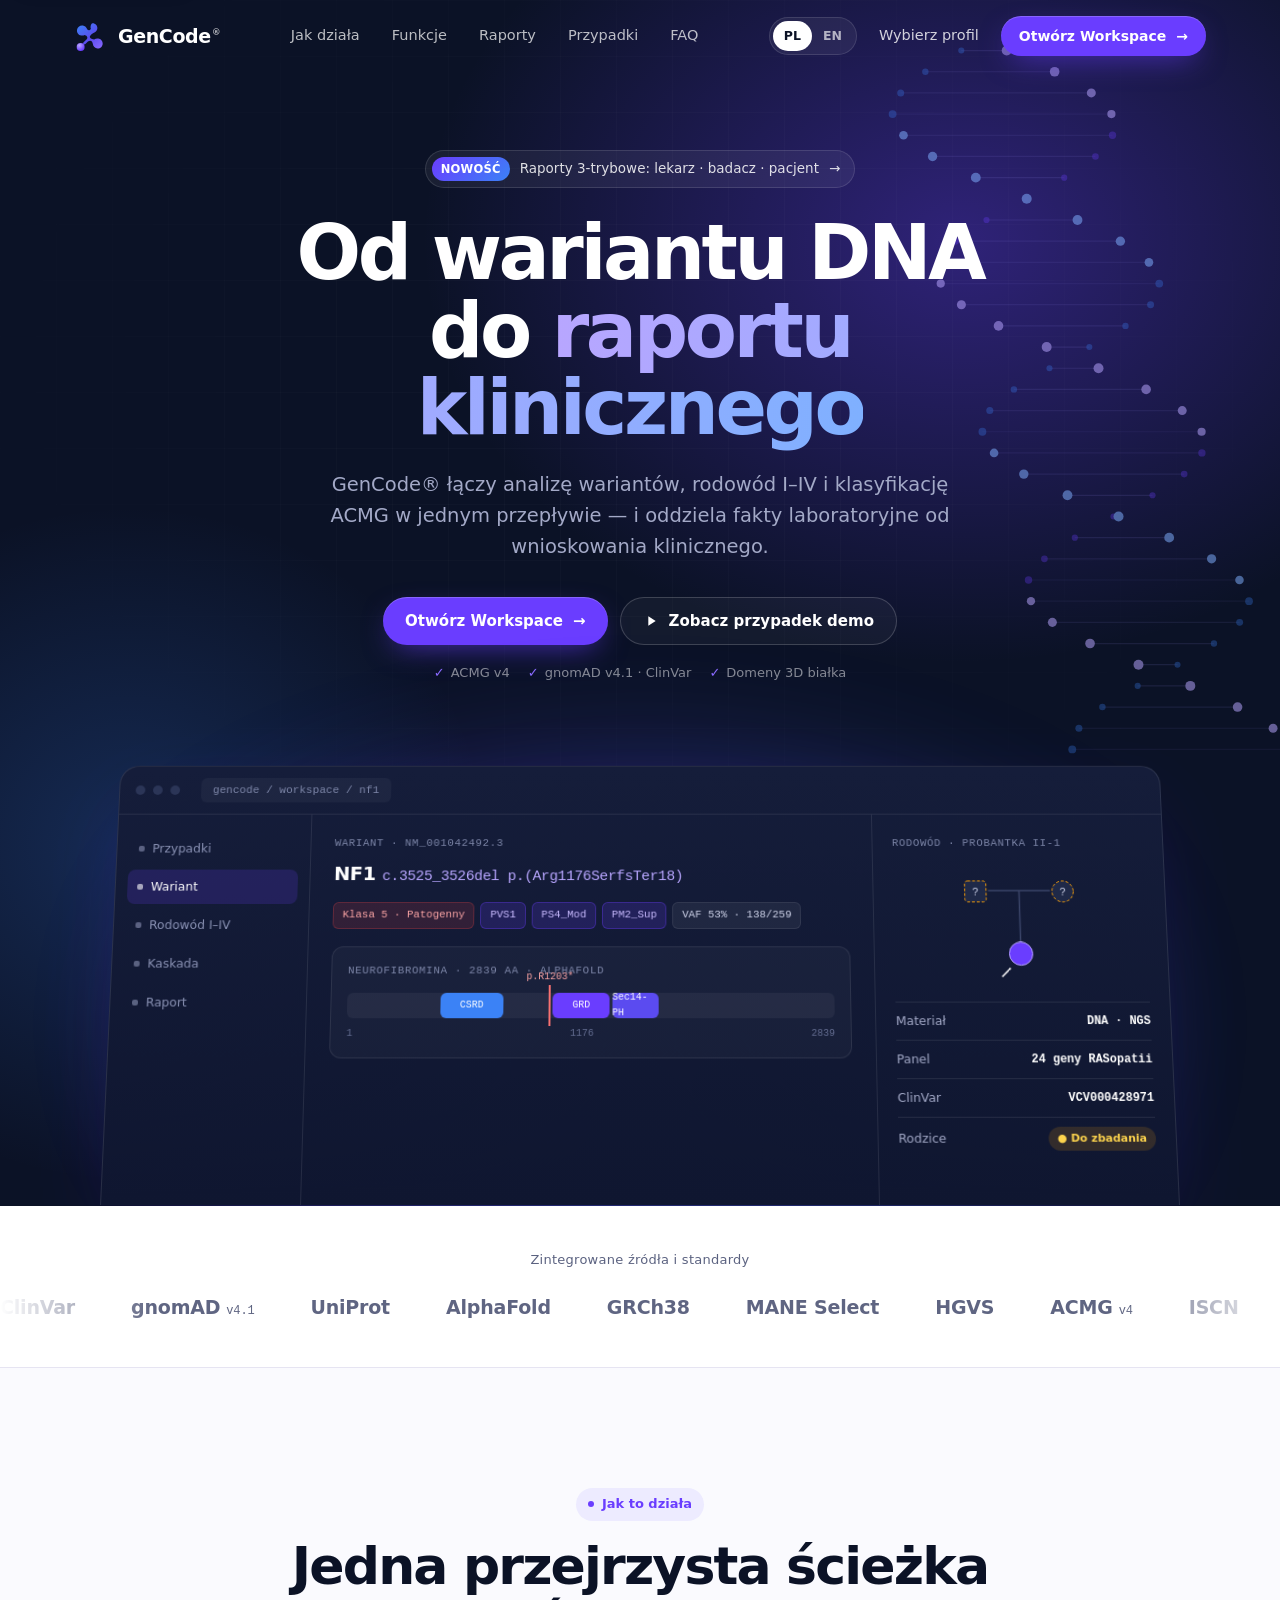
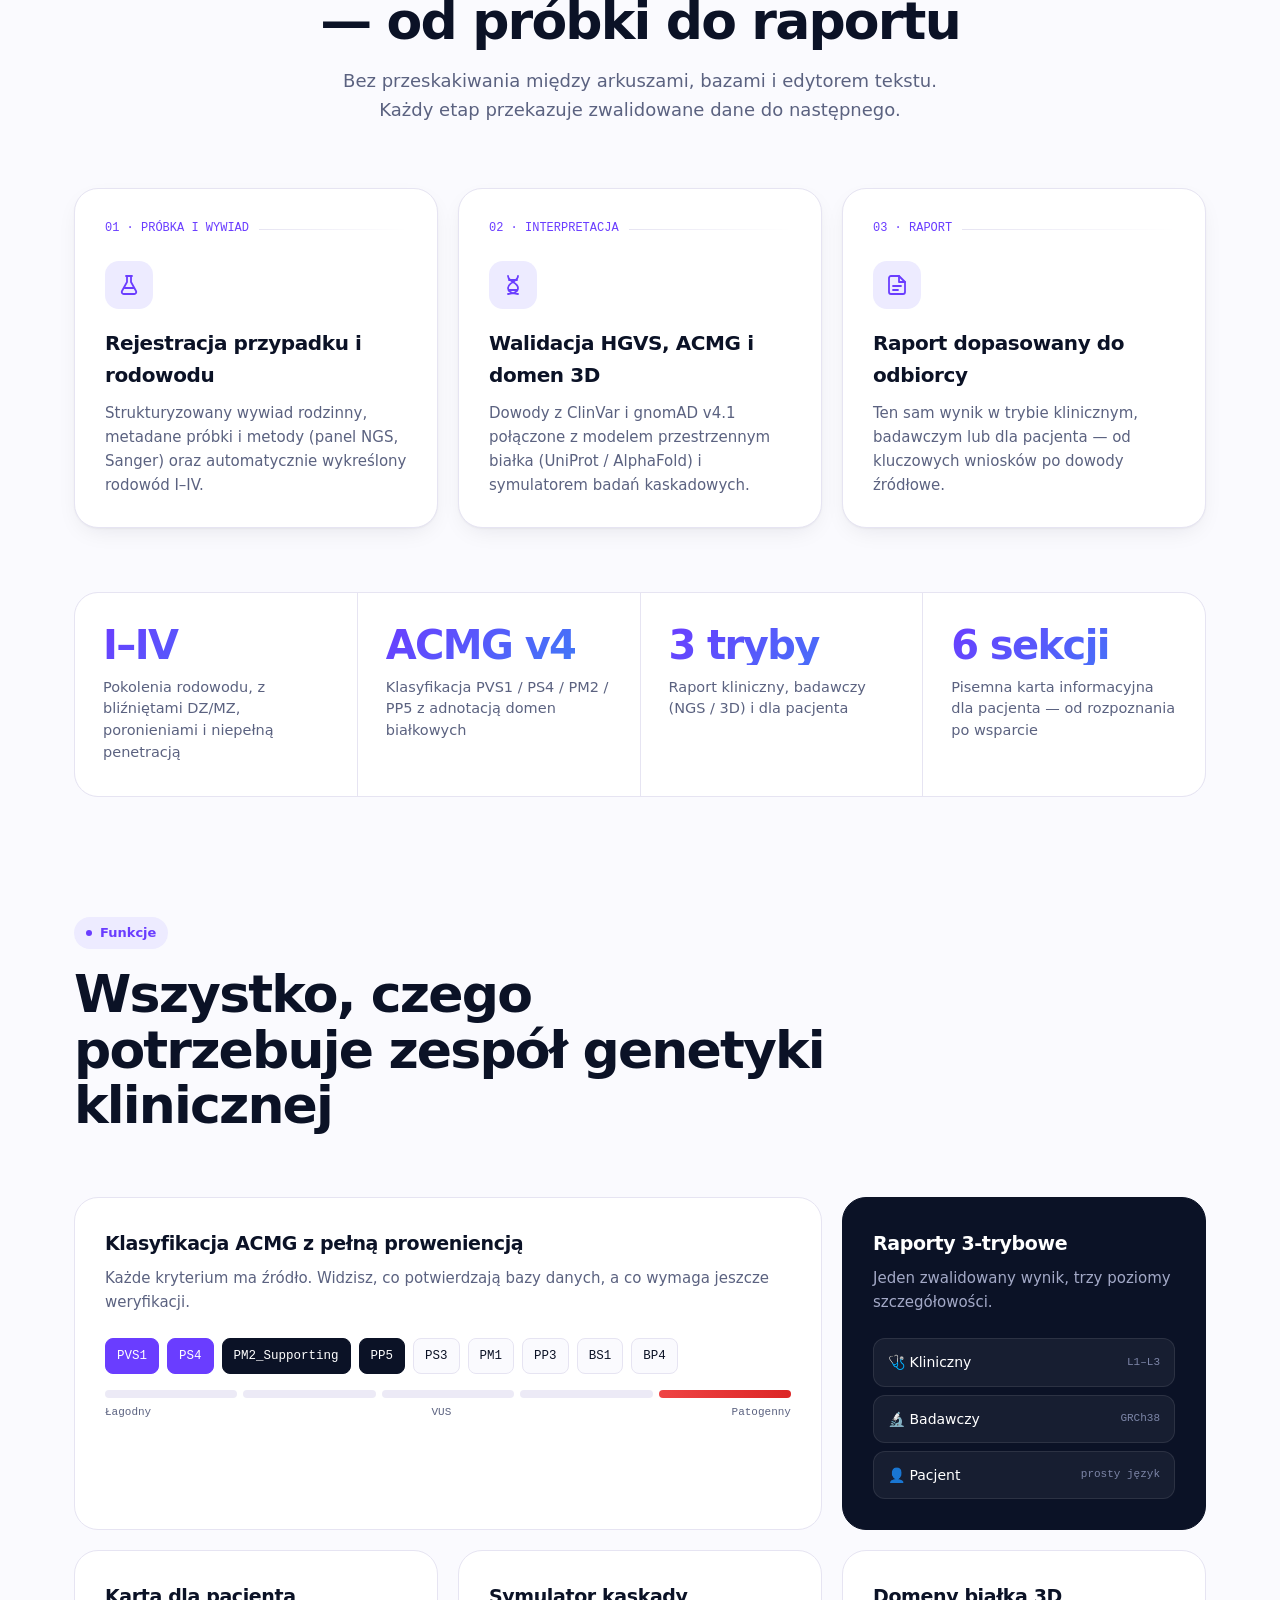
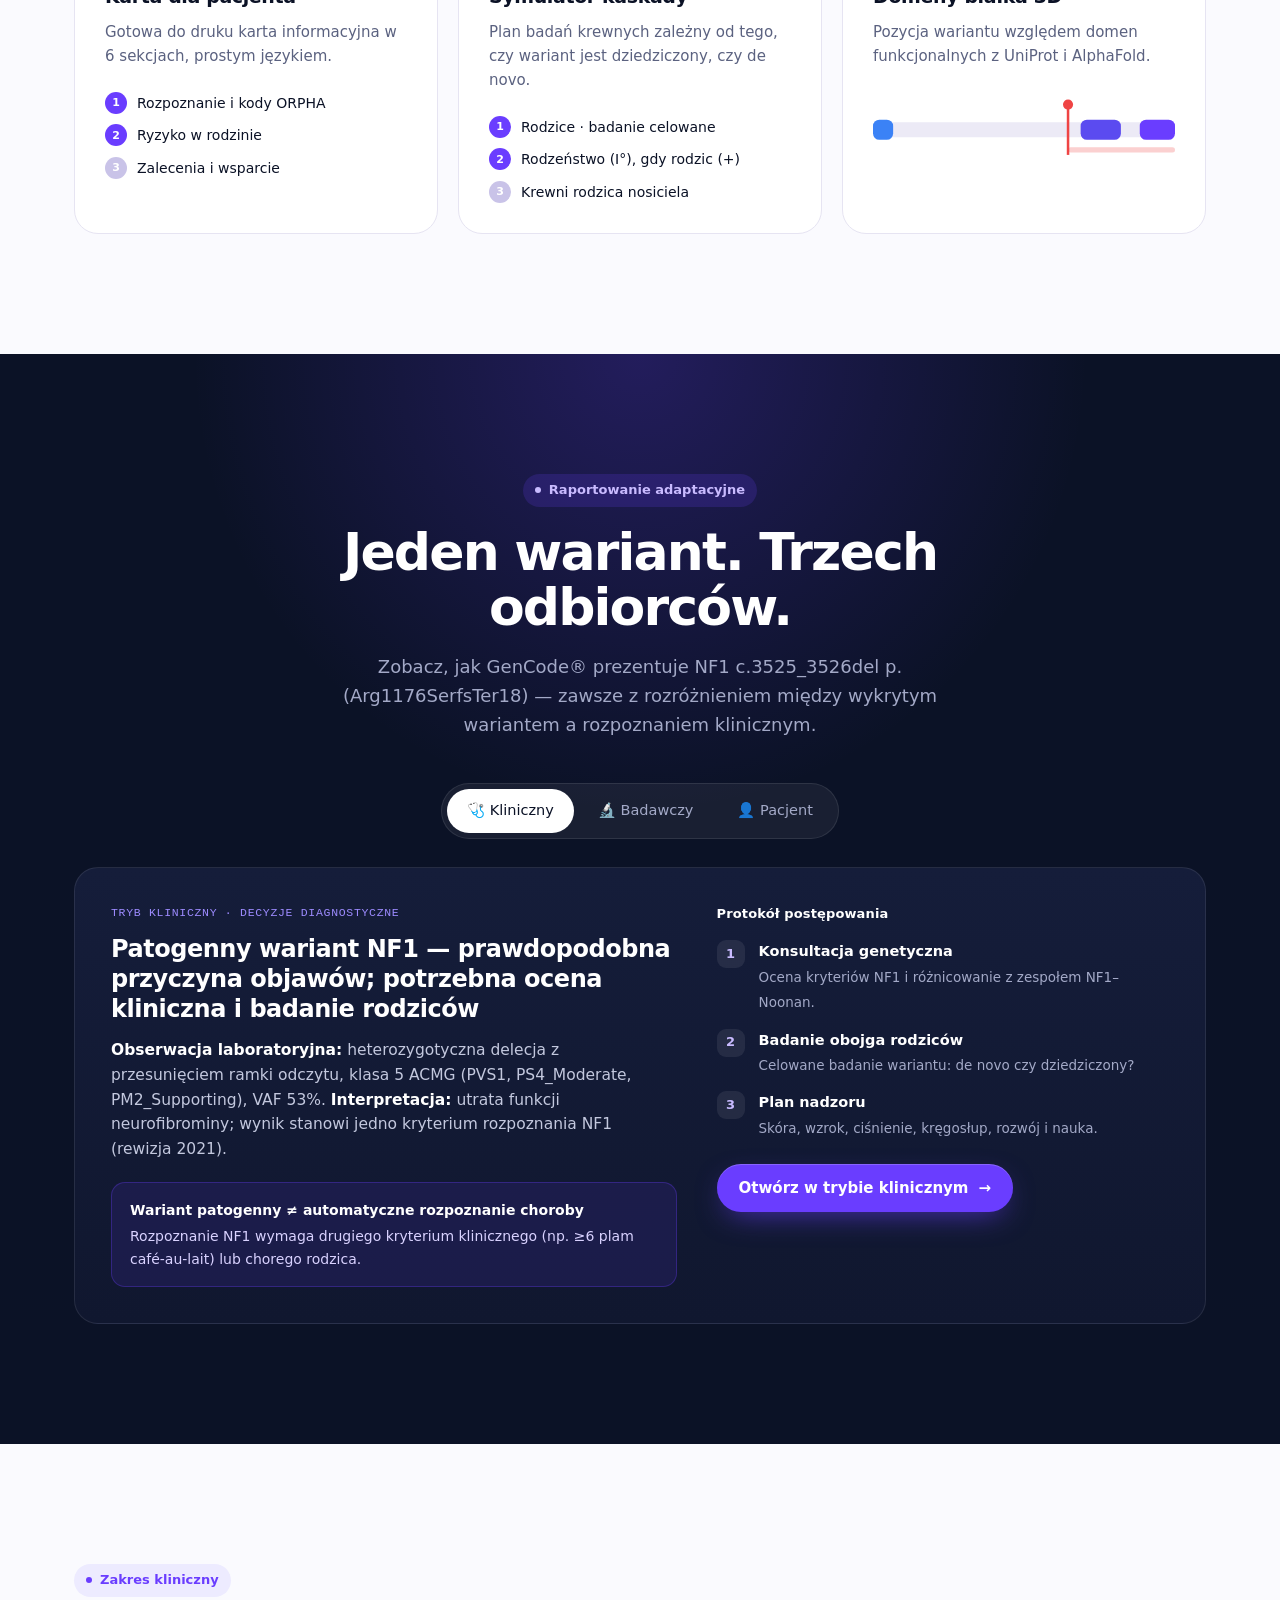
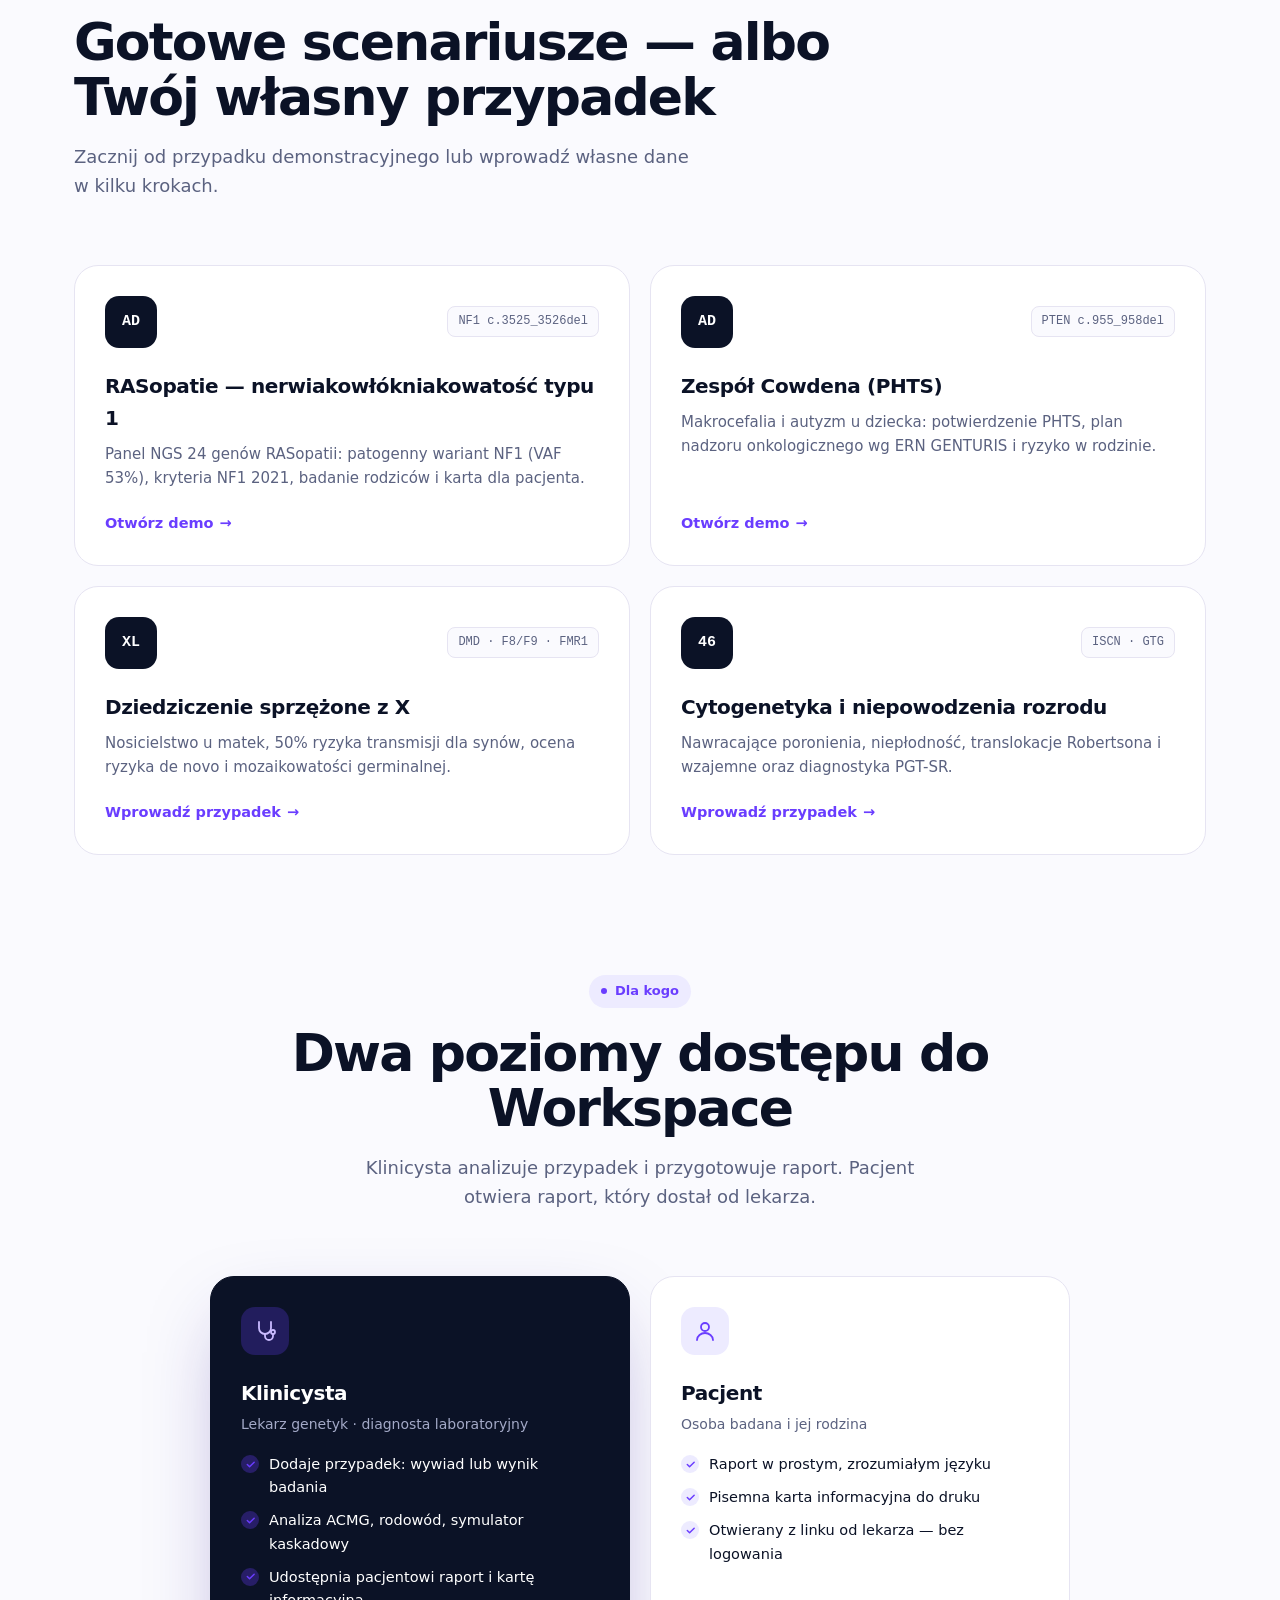
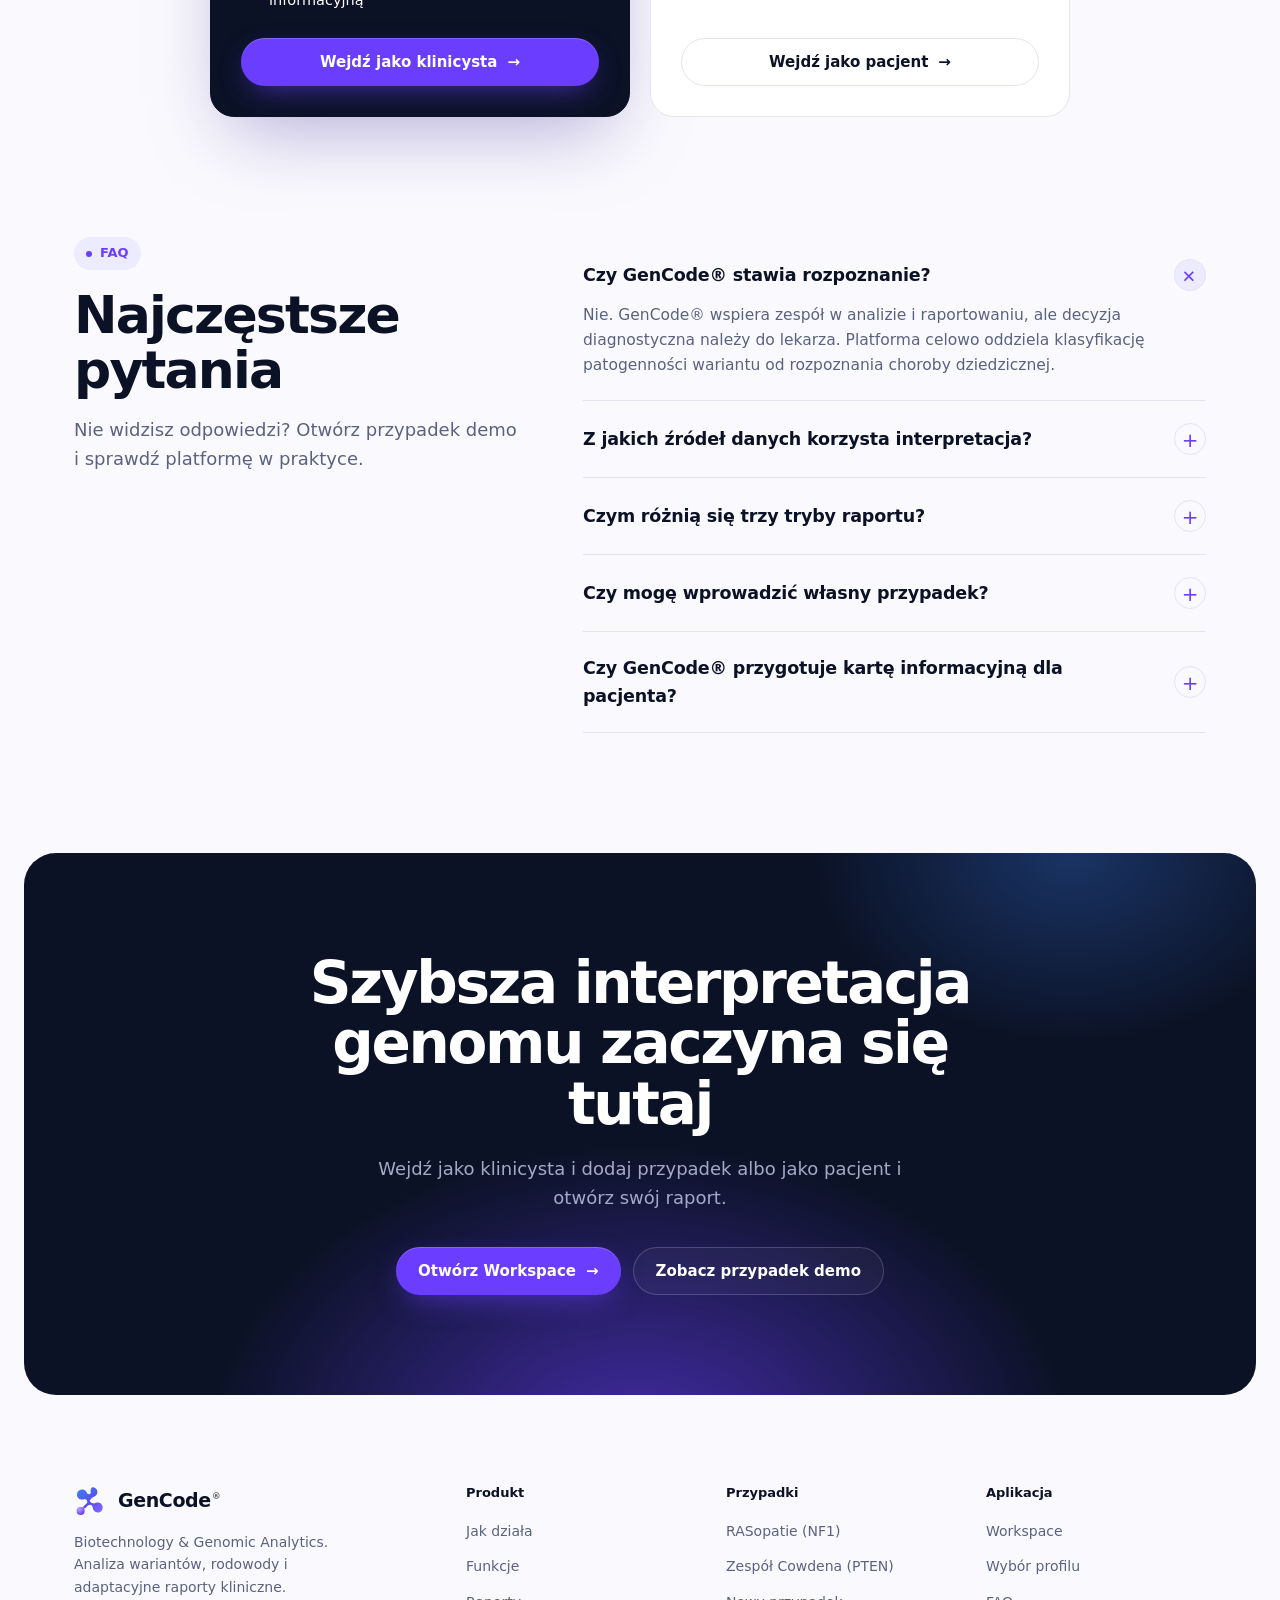
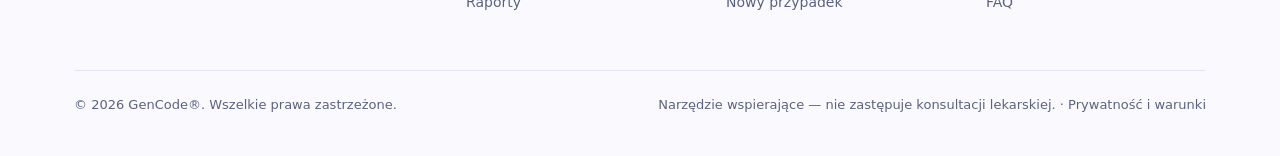
==== commit f5da0ffe: "GenCode — aktualizacja strony (2026-11-08 13:19) Co-Authored-By: Claude Opus 5.5 <noreply@anthropic." ====
--- a/index.html
+++ b/index.html
@@ -3,10 +3,18 @@
 <head>
 <meta charset="UTF-8">
 <meta name="robots" content="noindex, nofollow">
-
+<meta http-equiv="Content-Security-Policy" content="default-src 'self'; script-src 'sha256-7DN7ma83VSf5pOFllZj4KiQkjd+DBzdn+NoJkhtIDRQ='; style-src 'self' 'unsafe-inline' https://fonts.googleapis.com; font-src https://fonts.gstatic.com; img-src 'self' data:; connect-src 'self'; object-src 'none'; base-uri 'self'; form-action 'none'">
 <meta name="viewport" content="width=device-width, initial-scale=1.0">
 <title>GenCode® — Od wariantu do raportu klinicznego</title>
 <meta name="description" content="GenCode® — platforma do analizy wariantów DNA, rodowodów I–IV i adaptacyjnych raportów klinicznych.">
+<meta name="theme-color" content="#0B1226">
+<meta name="color-scheme" content="light">
+<link rel="icon" href="data:image/svg+xml,%3Csvg xmlns='http://www.w3.org/2000/svg' viewBox='0 0 64 64'%3E%3Crect width='64' height='64' rx='14' fill='%230B1226'/%3E%3Ccircle cx='24' cy='24' r='9' fill='%233B82F6'/%3E%3Ccircle cx='42' cy='40' r='9' fill='%236A3DFF'/%3E%3Ccircle cx='20' cy='46' r='5' fill='%238B6BFF'/%3E%3Cpath d='M24 24L42 40' stroke='%23B8A6FF' stroke-width='5' stroke-linecap='round'/%3E%3C/svg%3E">
+<meta property="og:type" content="website">
+<meta property="og:title" content="GenCode® — Od wariantu do raportu klinicznego">
+<meta property="og:description" content="Analiza wariantów DNA, rodowód I–IV, klasyfikacja ACMG i raport dla pacjenta w jednym przepływie.">
+<meta property="og:locale" content="pl_PL">
+<meta name="twitter:card" content="summary">
 <link rel="preconnect" href="https://fonts.googleapis.com">
 <link rel="preconnect" href="https://fonts.gstatic.com" crossorigin>
 <link href="https://fonts.googleapis.com/css2?family=Inter:wght@300;400;500;600;700;800&family=JetBrains+Mono:wght@400;500&display=swap" rel="stylesheet">
@@ -31,6 +39,8 @@
 img,svg{display:block}
 .wrap{max-width:1180px;margin:0 auto;padding:0 24px}
 :focus-visible{outline:2px solid var(--violet);outline-offset:3px;border-radius:6px}
+.skip{position:absolute;left:12px;top:-60px;z-index:200;background:#fff;color:var(--ink);padding:10px 16px;border-radius:10px;font-weight:600;box-shadow:var(--shadow)}
+.skip:focus{top:12px}
 
 /* ---------- Buttons ---------- */
 .btn{display:inline-flex;align-items:center;gap:10px;height:48px;padding:0 22px;border-radius:999px;font-weight:600;font-size:15px;transition:transform .2s,box-shadow .2s,background .2s;white-space:nowrap}
@@ -127,8 +137,8 @@
 .sources p{text-align:center;font-size:13px;color:var(--muted);font-weight:500;letter-spacing:.02em;margin-bottom:22px}
 .marquee{overflow:hidden;mask-image:linear-gradient(90deg,transparent,#000 12%,#000 88%,transparent);-webkit-mask-image:linear-gradient(90deg,transparent,#000 12%,#000 88%,transparent)}
 .marquee-track{display:flex;gap:56px;width:max-content;animation:marq 38s linear infinite}
-.marquee-track span{font-size:19px;font-weight:600;color:#9aa0bb;letter-spacing:-.01em;white-space:nowrap}
-.marquee-track span small{font-family:var(--mono);font-weight:400;font-size:12px;margin-left:6px;color:#b7bbd0}
+.marquee-track span{font-size:19px;font-weight:600;color:#5F6582;letter-spacing:-.01em;white-space:nowrap}
+.marquee-track span small{font-family:var(--mono);font-weight:400;font-size:12px;margin-left:6px;color:#5F6582}
 @keyframes marq{to{transform:translateX(-50%)}}
 
 /* ---------- Sections ---------- */
@@ -263,7 +273,7 @@
 .foot{display:grid;grid-template-columns:1.6fr repeat(3,1fr);gap:40px}
 .foot .logo{color:var(--ink)}
 .foot p{color:var(--muted);font-size:14px;margin-top:14px;max-width:300px}
-.foot h4{font-size:13px;font-weight:600;margin-bottom:14px}
+.foot h3{font-size:13px;font-weight:600;margin-bottom:14px}
 .foot ul{list-style:none;display:flex;flex-direction:column;gap:10px}
 .foot li a{color:var(--muted);font-size:14px}
 .foot li a:hover{color:var(--violet)}
@@ -344,6 +354,7 @@
 </style>
 </head>
 <body>
+<a class="skip" href="#main">Przejdź do treści</a>
 
 <!-- ============ NAV ============ -->
 <header class="nav" id="nav">
@@ -376,7 +387,7 @@
     </div>
   </div>
 </header>
-<div class="mobile-menu" id="mmenu">
+<nav class="mobile-menu" id="mmenu" aria-label="Menu mobilne">
   <a href="#jak-dziala">Jak działa</a>
   <a href="#funkcje">Funkcje</a>
   <a href="#raporty">Raporty</a>
@@ -384,9 +395,9 @@
   <a href="#dla-kogo">Dla kogo</a>
   <a href="#faq">FAQ</a>
   <a href="#wybierz-tryb" class="btn btn-primary" data-open-roles>Otwórz Workspace →</a>
-</div>
-
-<main>
+</nav>
+
+<main id="main" tabindex="-1">
 <!-- ============ HERO ============ -->
 <section class="hero">
   <canvas id="helix" aria-hidden="true"></canvas>
@@ -410,13 +421,13 @@
       <div class="mock" id="mock">
         <div class="mock-bar"><i></i><i></i><i></i><span class="url">gencode / workspace / nf1</span></div>
         <div class="mock-body">
-          <aside class="mock-side">
+          <div class="mock-side">
             <div class="it">Przypadki</div>
             <div class="it on">Wariant</div>
             <div class="it">Rodowód I–IV</div>
             <div class="it">Kaskada</div>
             <div class="it">Raport</div>
-          </aside>
+          </div>
           <div class="mock-main">
             <div class="mock-k">Wariant · NM_001042492.3</div>
             <div class="mock-title">NF1 <code>c.3525_3526del p.(Arg1176SerfsTer18)</code></div>
@@ -769,11 +780,11 @@
         </a>
         <p>Biotechnology &amp; Genomic Analytics. Analiza wariantów, rodowody i adaptacyjne raporty kliniczne.</p>
       </div>
-      <div><h4>Produkt</h4><ul><li><a href="#jak-dziala">Jak działa</a></li><li><a href="#funkcje">Funkcje</a></li><li><a href="#raporty">Raporty</a></li></ul></div>
-      <div><h4>Przypadki</h4><ul><li><a href="./app.html?case=nf1">RASopatie (NF1)</a></li><li><a href="./app.html?case=pten">Zespół Cowdena (PTEN)</a></li><li><a href="./app.html?action=new">Nowy przypadek</a></li></ul></div>
-      <div><h4>Aplikacja</h4><ul><li><a href="#wybierz-tryb" data-open-roles>Workspace</a></li><li><a href="#dla-kogo">Wybór profilu</a></li><li><a href="#faq">FAQ</a></li></ul></div>
-    </div>
-    <div class="foot-b"><span>© 2026 GenCode®. Wszelkie prawa zastrzeżone.</span><span>Narzędzie wspierające — nie zastępuje konsultacji lekarskiej.</span></div>
+      <div><h3>Produkt</h3><ul><li><a href="#jak-dziala">Jak działa</a></li><li><a href="#funkcje">Funkcje</a></li><li><a href="#raporty">Raporty</a></li></ul></div>
+      <div><h3>Przypadki</h3><ul><li><a href="./app.html?case=nf1">RASopatie (NF1)</a></li><li><a href="./app.html?case=pten">Zespół Cowdena (PTEN)</a></li><li><a href="./app.html?action=new">Nowy przypadek</a></li></ul></div>
+      <div><h3>Aplikacja</h3><ul><li><a href="#wybierz-tryb" data-open-roles>Workspace</a></li><li><a href="#dla-kogo">Wybór profilu</a></li><li><a href="#faq">FAQ</a></li></ul></div>
+    </div>
+    <div class="foot-b"><span>© 2026 GenCode®. Wszelkie prawa zastrzeżone.</span><span>Narzędzie wspierające — nie zastępuje konsultacji lekarskiej. · <a href="./prywatnosc.html">Prywatność i warunki</a></span></div>
   </div>
 </footer>
 
@@ -832,7 +843,7 @@
 
   /* ---------- PL / EN (shared key with the Workspace) ---------- */
   const LANG_KEY='gencode_lang_v1';
-  const EN={"Jak działa": "How it works", "Funkcje": "Features", "Raporty": "Reports", "Przypadki": "Cases", "Wybierz profil": "Choose profile", "Dla kogo": "Who it's for", "Otwórz Workspace →": "Open Workspace →", "NOWOŚĆ": "NEW", "Raporty 3-trybowe: lekarz · badacz · pacjent": "3-mode reports: clinician · researcher · patient", "Od wariantu DNA": "From DNA variant", "do": "to", "raportu klinicznego": "clinical report", "GenCode® łączy analizę wariantów, rodowód I–IV i klasyfikację ACMG w jednym przepływie — i oddziela fakty laboratoryjne od wnioskowania klinicznego.": "GenCode® brings variant analysis, a I–IV pedigree and ACMG classification into one workflow — and keeps laboratory facts separate from clinical inference.", "Zobacz przypadek demo": "See the demo case", "Domeny 3D białka": "3D protein domains", "Wariant": "Variant", "Rodowód I–IV": "Pedigree I–IV", "Kaskada": "Cascade", "Raport": "Report", "Wariant · NM_007294.4": "Variant · NM_007294.4", "Klasa 5 · Patogenny": "Class 5 · Pathogenic", "Typ próbki": "Sample type", "● Do weryfikacji": "● Needs verification", "Zintegrowane źródła i standardy": "Integrated sources & standards", "Jak to działa": "How it works", "Jedna przejrzysta ścieżka — od próbki do raportu": "One clear path — from sample to report", "Bez przeskakiwania między arkuszami, bazami i edytorem tekstu. Każdy etap przekazuje zwalidowane dane do następnego.": "No jumping between spreadsheets, databases and a word processor. Each step hands validated data to the next.", "01 · PRÓBKA I WYWIAD": "01 · SAMPLE & HISTORY", "Rejestracja przypadku i rodowodu": "Case and pedigree intake", "02 · INTERPRETACJA": "02 · INTERPRETATION", "Walidacja HGVS, ACMG i domen 3D": "HGVS, ACMG and 3D domain validation", "Dowody z ClinVar i gnomAD v4.1 połączone z modelem przestrzennym białka (UniProt / AlphaFold) i symulatorem badań kaskadowych.": "Evidence from ClinVar and gnomAD v4.1 combined with a 3D protein model (UniProt / AlphaFold) and a cascade-testing simulator.", "03 · RAPORT": "03 · REPORT", "Raport dopasowany do odbiorcy": "A report tailored to its reader", "Ten sam wynik w trybie klinicznym, badawczym lub dla pacjenta — od kluczowych wniosków po dowody źródłowe.": "The same result in clinical, research or patient mode — from key findings down to source evidence.", "Pokolenia rodowodu, z bliźniętami DZ/MZ, poronieniami i niepełną penetracją": "Pedigree generations, including DZ/MZ twins, miscarriages and incomplete penetrance", "Klasyfikacja PVS1 / PS4 / PM2 / PP5 z adnotacją domen białkowych": "PVS1 / PS4 / PM2 / PP5 classification with protein-domain annotation", "3 tryby": "3 modes", "Raport kliniczny, badawczy (NGS / 3D) i dla pacjenta": "Clinical, research (NGS / 3D) and patient report", "Wszystko, czego potrzebuje zespół genetyki klinicznej": "Everything a clinical genetics team needs", "Klasyfikacja ACMG z pełną proweniencją": "ACMG classification with full provenance", "Każde kryterium ma źródło. Widzisz, co potwierdzają bazy danych, a co wymaga jeszcze weryfikacji.": "Every criterion has a source. You see what databases confirm and what still needs verification.", "Łagodny": "Benign", "Patogenny": "Pathogenic", "Raporty 3-trybowe": "3-mode reports", "Jeden zwalidowany wynik, trzy poziomy szczegółowości.": "One validated result, three levels of detail.", "🩺 Kliniczny": "🩺 Clinical", "🔬 Badawczy": "🔬 Research", "👤 Pacjent": "👤 Patient", "prosty język": "plain language", "Symulator kaskady": "Cascade simulator", "Plan badań krewnych — uruchamiany dopiero po potwierdzeniu we krwi.": "A testing plan for relatives — triggered only after blood confirmation.", "Rodzice i rodzeństwo (I°)": "Parents and siblings (1st°)", "Krewni II° · po 18 r.ż.": "2nd° relatives · after age 18", "Domeny białka 3D": "3D protein domains", "Pozycja wariantu względem domen funkcjonalnych z UniProt i AlphaFold.": "Variant position relative to functional domains from UniProt and AlphaFold.", "Raportowanie adaptacyjne": "Adaptive reporting", "Jeden wariant. Trzech odbiorców.": "One variant. Three readers.", "Tryb kliniczny · decyzje diagnostyczne": "Clinical mode · diagnostic decisions", "Obserwacja laboratoryjna:": "Laboratory observation:", "Interpretacja:": "Interpretation:", "Klasyfikacja patogenności ≠ rozpoznanie choroby dziedzicznej": "Pathogenicity class ≠ diagnosis of a hereditary disease", "Badania kaskadowe u krewnych I° uruchamiamy dopiero po potwierdzeniu wariantu w leukocytach krwi obwodowej.": "Cascade testing of 1st-degree relatives starts only after the variant is confirmed in peripheral blood leukocytes.", "Protokół postępowania": "Management protocol", "Kaskada I° i II° po potwierdzeniu": "1st° and 2nd° cascade after confirmation", "Rodzice, rodzeństwo; bliźniaczki DZ badane osobno po 18 r.ż.": "Parents, siblings; DZ twins tested separately after age 18.", "Drugi tor — cytogenetyka": "Second track — cytogenetics", "Otwórz w trybie klinicznym": "Open in clinical mode", "Tryb badawczy · proweniencja i metryki": "Research mode · provenance & metrics", "Adnotacja GRCh38, częstości populacyjne i utrata domen 3D": "GRCh38 annotation, population frequencies and 3D domain loss", "Stop-gain aa 1203/1863 → NMD, utrata coiled-coil i BRCT1/2": "Stop-gain aa 1203/1863 → NMD, loss of coiled-coil and BRCT1/2", "Ograniczenia techniczne": "Technical limitations", "Proweniencja dowodów": "Evidence provenance", "Potwierdzone w bazach": "Confirmed in databases", "Wymaga weryfikacji": "Needs verification", "Status konstytucyjny vs. somatyczny oraz faza rodzicielska (niepełna penetracja).": "Constitutional vs. somatic status and parental phase (incomplete penetrance).", "Otwórz w trybie badawczym": "Open in research mode", "Tryb dla pacjenta · przystępny język": "Patient mode · plain language", "Ważne": "Important", "Kolejne kroki na konsultacji": "Next steps at the consultation", "Jedno pobranie krwi": "One blood draw", "Proste badanie wyjaśni, czy zmiana jest wrodzona.": "A simple test will show whether the change is inherited.", "Spokój dla rodziny do czasu wyniku": "Peace of mind for the family until the result", "Bliscy badają się tylko wtedy, gdy krew potwierdzi zmianę wrodzoną.": "Relatives are tested only if blood confirms an inherited change.", "Otwórz w trybie pacjenta": "Open in patient mode", "Zakres kliniczny": "Clinical scope", "Gotowe scenariusze — albo Twój własny przypadek": "Ready-made scenarios — or your own case", "Zacznij od przypadku demonstracyjnego lub wprowadź własne dane w kilku krokach.": "Start with a demo case or enter your own data in a few steps.", "Onkogenetyka i cytogenetyka": "Cancer genetics & cytogenetics", "Otwórz demo": "Open demo", "Choroby autosomalne recesywne": "Autosomal recessive disorders", "Mukowiscydoza u noworodka: weryfikacja fazy trans u rodziców, reguła 2/3 u rodzeństwa i poradnictwo przedkoncepcyjne.": "Cystic fibrosis in a newborn: confirming trans phase in parents, the 2/3 rule for siblings and preconception counselling.", "Dziedziczenie sprzężone z X": "X-linked inheritance", "Nosicielstwo u matek, 50% ryzyka transmisji dla synów, ocena ryzyka de novo i mozaikowatości germinalnej.": "Carrier status in mothers, 50% transmission risk for sons, de novo and germline mosaicism risk.", "Wprowadź przypadek": "Enter a case", "Cytogenetyka i niepowodzenia rozrodu": "Cytogenetics & reproductive failure", "Nawracające poronienia, niepłodność, translokacje Robertsona i wzajemne oraz diagnostyka PGT-SR.": "Recurrent miscarriage, infertility, Robertsonian and reciprocal translocations, and PGT-SR.", "Wybierz profil i zacznij pracę": "Choose a profile and get started", "Profil ustawia domyślny poziom szczegółowości raportów. Możesz go zmienić w każdej chwili w aplikacji.": "Your profile sets the default level of report detail. You can change it any time in the app.", "Pacjent i konsultacja": "Patient & counselling", "Rozmowa z pacjentem i rodziną": "Talking with patients and families", "Przystępny, empatyczny język": "Plain, empathetic language", "Wyjaśnienie niepewności": "Uncertainty explained", "Jasne kolejne kroki": "Clear next steps", "Wejdź jako konsultacja": "Enter as counselling", "Lekarz genetyk": "Clinical geneticist", "Tryb kliniczny · najczęściej wybierany": "Clinical mode · most popular", "Rodowód I–IV i kryteria ACMG": "Pedigree I–IV and ACMG criteria", "Symulator badań kaskadowych": "Cascade-testing simulator", "Plan badań rodziny": "Family testing plan", "Wejdź jako lekarz": "Enter as clinician", "Diagnosta / bioinformatyk": "Lab scientist / bioinformatician", "Tryb badawczy": "Research mode", "Adnotacje GRCh38 i gnomAD v4.1": "GRCh38 and gnomAD v4.1 annotations", "Architektura domen 3D": "3D domain architecture", "Wejdź jako diagnosta": "Enter as lab scientist", "Najczęstsze pytania": "Frequently asked questions", "Nie widzisz odpowiedzi? Otwórz przypadek demo i sprawdź platformę w praktyce.": "Can't find an answer? Open the demo case and try the platform in practice.", "Czy GenCode® stawia rozpoznanie?": "Does GenCode® make a diagnosis?", "Nie. GenCode® wspiera zespół w analizie i raportowaniu, ale decyzja diagnostyczna należy do lekarza. Platforma celowo oddziela klasyfikację patogenności wariantu od rozpoznania choroby dziedzicznej.": "No. GenCode® supports the team with analysis and reporting, but the diagnostic decision belongs to the physician. The platform deliberately separates variant pathogenicity classification from the diagnosis of a hereditary disease.", "Z jakich źródeł danych korzysta interpretacja?": "Which data sources does interpretation use?", "Z ClinVar, populacyjnej bazy gnomAD v4.1 oraz modeli struktury białek z UniProt i AlphaFold. Warianty opisywane są w nomenklaturze HGVS na GRCh38 / MANE Select, a klasyfikacja wg kryteriów ACMG.": "ClinVar, the gnomAD v4.1 population database and protein structure models from UniProt and AlphaFold. Variants are described in HGVS nomenclature on GRCh38 / MANE Select and classified using ACMG criteria.", "Czym różnią się trzy tryby raportu?": "How do the three report modes differ?", "Wszystkie bazują na tych samych zwalidowanych danych. Tryb kliniczny skupia się na decyzjach i planie postępowania, badawczy pokazuje pełne adnotacje i proweniencję dowodów, a tryb dla pacjenta tłumaczy wynik prostym językiem.": "All are built on the same validated data. Clinical mode focuses on decisions and the management plan, research mode shows full annotations and evidence provenance, and patient mode explains the result in plain language.", "Czy mogę wprowadzić własny przypadek?": "Can I enter my own case?", "Tak. Oprócz scenariuszy demonstracyjnych możesz założyć nowy przypadek, wprowadzić wywiad rodzinny i wariant, a GenCode® zbuduje rodowód i raport.": "Yes. Besides the demo scenarios you can create a new case, enter the family history and variant, and GenCode® will build the pedigree and report.", "Szybsza interpretacja genomu zaczyna się tutaj": "Faster genome interpretation starts here", "Otwórz Workspace i przejdź przez pełny przypadek — od rodowodu do raportu.": "Open the Workspace and walk through a full case — from pedigree to report.", "Biotechnology & Genomic Analytics. Analiza wariantów, rodowody i adaptacyjne raporty kliniczne.": "Biotechnology & Genomic Analytics. Variant analysis, pedigrees and adaptive clinical reports.", "Produkt": "Product", "Onkogenetyka": "Cancer genetics", "Choroby AR": "AR disorders", "Nowy przypadek": "New case", "Aplikacja": "App", "Wybór profilu": "Choose profile", "© 2026 GenCode®. Wszelkie prawa zastrzeżone.": "© 2026 GenCode®. All rights reserved.", "Narzędzie wspierające — nie zastępuje konsultacji lekarskiej.": "A support tool — not a substitute for medical consultation.", "Otwórz Workspace": "Open Workspace", "Wariant · NM_001042492.3": "Variant · NM_001042492.3", "Neurofibromina · 2839 aa · AlphaFold": "Neurofibromin · 2839 aa · AlphaFold", "Rodowód · probantka II-1": "Pedigree · proband II-1", "Materiał": "Sample", "DNA · NGS": "DNA · NGS", "24 geny RASopatii": "24 RASopathy genes", "Rodzice": "Parents", "● Do zbadania": "● To be tested", "Strukturyzowany wywiad rodzinny, metadane próbki i metody (panel NGS, Sanger) oraz automatycznie wykreślony rodowód I–IV.": "Structured family history, sample and method metadata (NGS panel, Sanger) and an automatically drawn I–IV pedigree.", "6 sekcji": "6 sections", "Pisemna karta informacyjna dla pacjenta — od rozpoznania po wsparcie": "Written patient information sheet — from diagnosis to support", "Karta dla pacjenta": "Patient sheet", "Gotowa do druku karta informacyjna w 6 sekcjach, prostym językiem.": "A print-ready 6-section information sheet in plain language.", "Rozpoznanie i kody ORPHA": "Diagnosis and ORPHA codes", "Ryzyko w rodzinie": "Family risk", "Zalecenia i wsparcie": "Recommendations and support", "Rodzice · badanie celowane": "Parents · targeted test", "Rodzeństwo (I°), gdy rodzic (+)": "Siblings (1st°) if a parent is (+)", "Krewni rodzica nosiciela": "Carrier parent's relatives", "Plan badań krewnych zależny od tego, czy wariant jest dziedziczony, czy de novo.": "A relatives' testing plan that depends on whether the variant is inherited or de novo.", "Zobacz, jak GenCode® prezentuje NF1 c.3525_3526del p.(Arg1176SerfsTer18) — zawsze z rozróżnieniem między wykrytym wariantem a rozpoznaniem klinicznym.": "See how GenCode® presents NF1 c.3525_3526del p.(Arg1176SerfsTer18) — always distinguishing a detected variant from a clinical diagnosis.", "Patogenny wariant NF1 — prawdopodobna przyczyna objawów; potrzebna ocena kliniczna i badanie rodziców": "Pathogenic NF1 variant — likely cause of symptoms; clinical assessment and parental testing needed", "heterozygotyczna delecja z przesunięciem ramki odczytu, klasa 5 ACMG (PVS1, PS4_Moderate, PM2_Supporting), VAF 53%.": "heterozygous frameshift deletion, ACMG class 5 (PVS1, PS4_Moderate, PM2_Supporting), VAF 53%.", "utrata funkcji neurofibrominy; wynik stanowi jedno kryterium rozpoznania NF1 (rewizja 2021).": "loss of neurofibromin function; the result is one NF1 diagnostic criterion (2021 revision).", "Wariant patogenny ≠ automatyczne rozpoznanie choroby": "Pathogenic variant ≠ automatic diagnosis", "Rozpoznanie NF1 wymaga drugiego kryterium klinicznego (np. ≥6 plam café-au-lait) lub chorego rodzica.": "An NF1 diagnosis requires a second clinical criterion (e.g. ≥6 café-au-lait macules) or an affected parent.", "Konsultacja genetyczna": "Genetic consultation", "Ocena kryteriów NF1 i różnicowanie z zespołem NF1–Noonan.": "NF1 criteria assessment and differential with neurofibromatosis–Noonan syndrome.", "Badanie obojga rodziców": "Testing both parents", "Celowane badanie wariantu: de novo czy dziedziczony?": "Targeted variant test: de novo or inherited?", "Plan nadzoru": "Surveillance plan", "Skóra, wzrok, ciśnienie, kręgosłup, rozwój i nauka.": "Skin, vision, blood pressure, spine, development and learning.", "Adnotacja wariantu, kryteria ACMG i utrata domeny GRD": "Variant annotation, ACMG criteria and GRD domain loss", "HGVS / MANE Select": "HGVS / MANE Select", "ClinVar · HGMD": "ClinVar · HGMD", "fs w aa 1176 → STOP przed domeną GRD (RasGAP) → NMD": "fs at aa 1176 → STOP upstream of the GRD (RasGAP) domain → NMD", "Metoda i jakość": "Method & quality", "Panel NGS SS_CRANIO_v4a (24 geny RASopatii), 138/259 odczytów": "NGS panel SS_CRANIO_v4a (24 RASopathy genes), 138/259 reads", "Wariant opisywany u pacjentów z NF1 (ClinVar, HGMD); utrata funkcji to znany mechanizm choroby.": "Variant reported in NF1 patients (ClinVar, HGMD); loss of function is the established mechanism.", "Częstość w gnomAD oraz status de novo (badanie rodziców — możliwe kryterium PS2).": "gnomAD frequency and de novo status (parental testing — possible PS2).", "Co oznacza wynik badania genetycznego i jakie są kolejne kroki?": "What does the genetic result mean and what are the next steps?", "W jednej z dwóch kopii genu": "In one of the two copies of the", "znaleziono zmianę, która ją wyłącza. Ten gen działa jak „hamulec” wzrostu komórek. Zmiana najpewniej tłumaczy obserwowane objawy i wskazuje na nerwiakowłókniakowatość typu 1.": "gene a change was found that switches it off. This gene acts as a 'brake' on cell growth. The change most likely explains the symptoms and points to neurofibromatosis type 1.", "Ostateczne rozpoznanie stawia lekarz genetyk po badaniu. Ten opis pomaga przygotować się do rozmowy.": "The final diagnosis is made by a clinical geneticist after examination. This summary helps you prepare.", "Badanie krwi rodziców": "Parents' blood test", "Pokaże, czy zmiana jest dziedziczona, czy pojawiła się po raz pierwszy.": "Shows whether the change is inherited or new.", "Regularne kontrole": "Regular check-ups", "Proste badania raz w roku pozwalają wcześnie wychwycić powikłania.": "Simple yearly checks catch complications early.", "RASopatie — nerwiakowłókniakowatość typu 1": "RASopathies — neurofibromatosis type 1", "Panel NGS 24 genów RASopatii: patogenny wariant NF1 (VAF 53%), kryteria NF1 2021, badanie rodziców i karta dla pacjenta.": "24-gene RASopathy NGS panel: pathogenic NF1 variant (VAF 53%), 2021 NF1 criteria, parental testing and patient sheet.", "Zespół Cowdena (PHTS)": "Cowden syndrome (PHTS)", "Makrocefalia i autyzm u dziecka: potwierdzenie PHTS, plan nadzoru onkologicznego wg ERN GENTURIS i ryzyko w rodzinie.": "Macrocephaly and autism in a child: PHTS confirmation, ERN GENTURIS cancer surveillance plan and family risk.", "Czy GenCode® przygotuje kartę informacyjną dla pacjenta?": "Will GenCode® prepare a patient information sheet?", "Tak. Dla każdego przypadku powstaje pisemna karta w 6 sekcjach: rozpoznanie z kodami ORPHA/OMIM/ICD-10, omówienie choroby, rokowanie, ryzyko powtórzenia, zalecenia i wsparcie. Kartę można wydrukować; przed przekazaniem weryfikuje ją lekarz genetyk.": "Yes. Each case gets a written 6-section sheet: diagnosis with ORPHA/OMIM/ICD-10 codes, disease overview, prognosis, recurrence risk, recommendations and support. It can be printed; a clinical geneticist verifies it before handing over.", "RASopatie (NF1)": "RASopathies (NF1)", "Zespół Cowdena (PTEN)": "Cowden syndrome (PTEN)", "Wejdź jako klinicysta i dodaj przypadek albo jako pacjent i otwórz swój raport.": "Enter as a clinician to add a case, or as a patient to open your report.", "Dwa poziomy dostępu do Workspace": "Two levels of Workspace access", "Klinicysta analizuje przypadek i przygotowuje raport. Pacjent otwiera raport, który dostał od lekarza.": "The clinician analyses the case and prepares the report. The patient opens the report received from their doctor.", "Klinicysta": "Clinician", "Lekarz genetyk · diagnosta laboratoryjny": "Clinical geneticist · laboratory scientist", "Dodaje przypadek: wywiad lub wynik badania": "Adds a case: history or test result", "Analiza ACMG, rodowód, symulator kaskadowy": "ACMG analysis, pedigree, cascade simulator", "Udostępnia pacjentowi raport i kartę informacyjną": "Shares the report and information sheet with the patient", "Wejdź jako klinicysta": "Enter as clinician", "Pacjent": "Patient", "Osoba badana i jej rodzina": "The tested person and their family", "Raport w prostym, zrozumiałym języku": "A report in plain, clear language", "Pisemna karta informacyjna do druku": "A printable written information sheet", "Otwierany z linku od lekarza — bez logowania": "Opened from your doctor's link — no login", "Wejdź jako pacjent": "Enter as patient", "Jak chcesz wejść?": "How do you want to enter?", "Wybierz poziom dostępu. Workspace otworzy się bez przykładowych danych.": "Choose an access level. The Workspace opens without sample data.", "Dodaj przypadek, przeanalizuj wynik i udostępnij raport pacjentowi.": "Add a case, analyse the result and share the report with the patient.", "Wejdź jako klinicysta →": "Enter as clinician →", "Otwórz raport i kartę informacyjną z linku otrzymanego od lekarza.": "Open the report and information sheet from the link your doctor sent.", "Wejdź jako pacjent →": "Enter as patient →"};
+  const EN={"Jak działa": "How it works", "Funkcje": "Features", "Raporty": "Reports", "Przypadki": "Cases", "Wybierz profil": "Choose profile", "Dla kogo": "Who it's for", "Otwórz Workspace →": "Open Workspace →", "NOWOŚĆ": "NEW", "Raporty 3-trybowe: lekarz · badacz · pacjent": "3-mode reports: clinician · researcher · patient", "Od wariantu DNA": "From DNA variant", "do": "to", "raportu klinicznego": "clinical report", "GenCode® łączy analizę wariantów, rodowód I–IV i klasyfikację ACMG w jednym przepływie — i oddziela fakty laboratoryjne od wnioskowania klinicznego.": "GenCode® brings variant analysis, a I–IV pedigree and ACMG classification into one workflow — and keeps laboratory facts separate from clinical inference.", "Zobacz przypadek demo": "See the demo case", "Domeny 3D białka": "3D protein domains", "Wariant": "Variant", "Rodowód I–IV": "Pedigree I–IV", "Kaskada": "Cascade", "Raport": "Report", "Wariant · NM_007294.4": "Variant · NM_007294.4", "Klasa 5 · Patogenny": "Class 5 · Pathogenic", "Typ próbki": "Sample type", "● Do weryfikacji": "● Needs verification", "Zintegrowane źródła i standardy": "Integrated sources & standards", "Jak to działa": "How it works", "Jedna przejrzysta ścieżka — od próbki do raportu": "One clear path — from sample to report", "Bez przeskakiwania między arkuszami, bazami i edytorem tekstu. Każdy etap przekazuje zwalidowane dane do następnego.": "No jumping between spreadsheets, databases and a word processor. Each step hands validated data to the next.", "01 · PRÓBKA I WYWIAD": "01 · SAMPLE & HISTORY", "Rejestracja przypadku i rodowodu": "Case and pedigree intake", "02 · INTERPRETACJA": "02 · INTERPRETATION", "Walidacja HGVS, ACMG i domen 3D": "HGVS, ACMG and 3D domain validation", "Dowody z ClinVar i gnomAD v4.1 połączone z modelem przestrzennym białka (UniProt / AlphaFold) i symulatorem badań kaskadowych.": "Evidence from ClinVar and gnomAD v4.1 combined with a 3D protein model (UniProt / AlphaFold) and a cascade-testing simulator.", "03 · RAPORT": "03 · REPORT", "Raport dopasowany do odbiorcy": "A report tailored to its reader", "Ten sam wynik w trybie klinicznym, badawczym lub dla pacjenta — od kluczowych wniosków po dowody źródłowe.": "The same result in clinical, research or patient mode — from key findings down to source evidence.", "Pokolenia rodowodu, z bliźniętami DZ/MZ, poronieniami i niepełną penetracją": "Pedigree generations, including DZ/MZ twins, miscarriages and incomplete penetrance", "Klasyfikacja PVS1 / PS4 / PM2 / PP5 z adnotacją domen białkowych": "PVS1 / PS4 / PM2 / PP5 classification with protein-domain annotation", "3 tryby": "3 modes", "Raport kliniczny, badawczy (NGS / 3D) i dla pacjenta": "Clinical, research (NGS / 3D) and patient report", "Wszystko, czego potrzebuje zespół genetyki klinicznej": "Everything a clinical genetics team needs", "Klasyfikacja ACMG z pełną proweniencją": "ACMG classification with full provenance", "Każde kryterium ma źródło. Widzisz, co potwierdzają bazy danych, a co wymaga jeszcze weryfikacji.": "Every criterion has a source. You see what databases confirm and what still needs verification.", "Łagodny": "Benign", "Patogenny": "Pathogenic", "Raporty 3-trybowe": "3-mode reports", "Jeden zwalidowany wynik, trzy poziomy szczegółowości.": "One validated result, three levels of detail.", "🩺 Kliniczny": "🩺 Clinical", "🔬 Badawczy": "🔬 Research", "👤 Pacjent": "👤 Patient", "prosty język": "plain language", "Symulator kaskady": "Cascade simulator", "Plan badań krewnych — uruchamiany dopiero po potwierdzeniu we krwi.": "A testing plan for relatives — triggered only after blood confirmation.", "Rodzice i rodzeństwo (I°)": "Parents and siblings (1st°)", "Krewni II° · po 18 r.ż.": "2nd° relatives · after age 18", "Domeny białka 3D": "3D protein domains", "Pozycja wariantu względem domen funkcjonalnych z UniProt i AlphaFold.": "Variant position relative to functional domains from UniProt and AlphaFold.", "Raportowanie adaptacyjne": "Adaptive reporting", "Jeden wariant. Trzech odbiorców.": "One variant. Three readers.", "Tryb kliniczny · decyzje diagnostyczne": "Clinical mode · diagnostic decisions", "Obserwacja laboratoryjna:": "Laboratory observation:", "Interpretacja:": "Interpretation:", "Klasyfikacja patogenności ≠ rozpoznanie choroby dziedzicznej": "Pathogenicity class ≠ diagnosis of a hereditary disease", "Badania kaskadowe u krewnych I° uruchamiamy dopiero po potwierdzeniu wariantu w leukocytach krwi obwodowej.": "Cascade testing of 1st-degree relatives starts only after the variant is confirmed in peripheral blood leukocytes.", "Protokół postępowania": "Management protocol", "Kaskada I° i II° po potwierdzeniu": "1st° and 2nd° cascade after confirmation", "Rodzice, rodzeństwo; bliźniaczki DZ badane osobno po 18 r.ż.": "Parents, siblings; DZ twins tested separately after age 18.", "Drugi tor — cytogenetyka": "Second track — cytogenetics", "Otwórz w trybie klinicznym": "Open in clinical mode", "Tryb badawczy · proweniencja i metryki": "Research mode · provenance & metrics", "Adnotacja GRCh38, częstości populacyjne i utrata domen 3D": "GRCh38 annotation, population frequencies and 3D domain loss", "Stop-gain aa 1203/1863 → NMD, utrata coiled-coil i BRCT1/2": "Stop-gain aa 1203/1863 → NMD, loss of coiled-coil and BRCT1/2", "Ograniczenia techniczne": "Technical limitations", "Proweniencja dowodów": "Evidence provenance", "Potwierdzone w bazach": "Confirmed in databases", "Wymaga weryfikacji": "Needs verification", "Status konstytucyjny vs. somatyczny oraz faza rodzicielska (niepełna penetracja).": "Constitutional vs. somatic status and parental phase (incomplete penetrance).", "Otwórz w trybie badawczym": "Open in research mode", "Tryb dla pacjenta · przystępny język": "Patient mode · plain language", "Ważne": "Important", "Kolejne kroki na konsultacji": "Next steps at the consultation", "Jedno pobranie krwi": "One blood draw", "Proste badanie wyjaśni, czy zmiana jest wrodzona.": "A simple test will show whether the change is inherited.", "Spokój dla rodziny do czasu wyniku": "Peace of mind for the family until the result", "Bliscy badają się tylko wtedy, gdy krew potwierdzi zmianę wrodzoną.": "Relatives are tested only if blood confirms an inherited change.", "Otwórz w trybie pacjenta": "Open in patient mode", "Zakres kliniczny": "Clinical scope", "Gotowe scenariusze — albo Twój własny przypadek": "Ready-made scenarios — or your own case", "Zacznij od przypadku demonstracyjnego lub wprowadź własne dane w kilku krokach.": "Start with a demo case or enter your own data in a few steps.", "Onkogenetyka i cytogenetyka": "Cancer genetics & cytogenetics", "Otwórz demo": "Open demo", "Choroby autosomalne recesywne": "Autosomal recessive disorders", "Mukowiscydoza u noworodka: weryfikacja fazy trans u rodziców, reguła 2/3 u rodzeństwa i poradnictwo przedkoncepcyjne.": "Cystic fibrosis in a newborn: confirming trans phase in parents, the 2/3 rule for siblings and preconception counselling.", "Dziedziczenie sprzężone z X": "X-linked inheritance", "Nosicielstwo u matek, 50% ryzyka transmisji dla synów, ocena ryzyka de novo i mozaikowatości germinalnej.": "Carrier status in mothers, 50% transmission risk for sons, de novo and germline mosaicism risk.", "Wprowadź przypadek": "Enter a case", "Cytogenetyka i niepowodzenia rozrodu": "Cytogenetics & reproductive failure", "Nawracające poronienia, niepłodność, translokacje Robertsona i wzajemne oraz diagnostyka PGT-SR.": "Recurrent miscarriage, infertility, Robertsonian and reciprocal translocations, and PGT-SR.", "Wybierz profil i zacznij pracę": "Choose a profile and get started", "Profil ustawia domyślny poziom szczegółowości raportów. Możesz go zmienić w każdej chwili w aplikacji.": "Your profile sets the default level of report detail. You can change it any time in the app.", "Pacjent i konsultacja": "Patient & counselling", "Rozmowa z pacjentem i rodziną": "Talking with patients and families", "Przystępny, empatyczny język": "Plain, empathetic language", "Wyjaśnienie niepewności": "Uncertainty explained", "Jasne kolejne kroki": "Clear next steps", "Wejdź jako konsultacja": "Enter as counselling", "Lekarz genetyk": "Clinical geneticist", "Tryb kliniczny · najczęściej wybierany": "Clinical mode · most popular", "Rodowód I–IV i kryteria ACMG": "Pedigree I–IV and ACMG criteria", "Symulator badań kaskadowych": "Cascade-testing simulator", "Plan badań rodziny": "Family testing plan", "Wejdź jako lekarz": "Enter as clinician", "Diagnosta / bioinformatyk": "Lab scientist / bioinformatician", "Tryb badawczy": "Research mode", "Adnotacje GRCh38 i gnomAD v4.1": "GRCh38 and gnomAD v4.1 annotations", "Architektura domen 3D": "3D domain architecture", "Wejdź jako diagnosta": "Enter as lab scientist", "Najczęstsze pytania": "Frequently asked questions", "Nie widzisz odpowiedzi? Otwórz przypadek demo i sprawdź platformę w praktyce.": "Can't find an answer? Open the demo case and try the platform in practice.", "Czy GenCode® stawia rozpoznanie?": "Does GenCode® make a diagnosis?", "Nie. GenCode® wspiera zespół w analizie i raportowaniu, ale decyzja diagnostyczna należy do lekarza. Platforma celowo oddziela klasyfikację patogenności wariantu od rozpoznania choroby dziedzicznej.": "No. GenCode® supports the team with analysis and reporting, but the diagnostic decision belongs to the physician. The platform deliberately separates variant pathogenicity classification from the diagnosis of a hereditary disease.", "Z jakich źródeł danych korzysta interpretacja?": "Which data sources does interpretation use?", "Z ClinVar, populacyjnej bazy gnomAD v4.1 oraz modeli struktury białek z UniProt i AlphaFold. Warianty opisywane są w nomenklaturze HGVS na GRCh38 / MANE Select, a klasyfikacja wg kryteriów ACMG.": "ClinVar, the gnomAD v4.1 population database and protein structure models from UniProt and AlphaFold. Variants are described in HGVS nomenclature on GRCh38 / MANE Select and classified using ACMG criteria.", "Czym różnią się trzy tryby raportu?": "How do the three report modes differ?", "Wszystkie bazują na tych samych zwalidowanych danych. Tryb kliniczny skupia się na decyzjach i planie postępowania, badawczy pokazuje pełne adnotacje i proweniencję dowodów, a tryb dla pacjenta tłumaczy wynik prostym językiem.": "All are built on the same validated data. Clinical mode focuses on decisions and the management plan, research mode shows full annotations and evidence provenance, and patient mode explains the result in plain language.", "Czy mogę wprowadzić własny przypadek?": "Can I enter my own case?", "Tak. Oprócz scenariuszy demonstracyjnych możesz założyć nowy przypadek, wprowadzić wywiad rodzinny i wariant, a GenCode® zbuduje rodowód i raport.": "Yes. Besides the demo scenarios you can create a new case, enter the family history and variant, and GenCode® will build the pedigree and report.", "Szybsza interpretacja genomu zaczyna się tutaj": "Faster genome interpretation starts here", "Otwórz Workspace i przejdź przez pełny przypadek — od rodowodu do raportu.": "Open the Workspace and walk through a full case — from pedigree to report.", "Biotechnology & Genomic Analytics. Analiza wariantów, rodowody i adaptacyjne raporty kliniczne.": "Biotechnology & Genomic Analytics. Variant analysis, pedigrees and adaptive clinical reports.", "Produkt": "Product", "Onkogenetyka": "Cancer genetics", "Choroby AR": "AR disorders", "Nowy przypadek": "New case", "Aplikacja": "App", "Wybór profilu": "Choose profile", "© 2026 GenCode®. Wszelkie prawa zastrzeżone.": "© 2026 GenCode®. All rights reserved.", "Narzędzie wspierające — nie zastępuje konsultacji lekarskiej. ·": "A support tool — not a substitute for medical consultation. ·", "Prywatność i warunki": "Privacy & terms", "Przejdź do treści": "Skip to content", "Otwórz Workspace": "Open Workspace", "Wariant · NM_001042492.3": "Variant · NM_001042492.3", "Neurofibromina · 2839 aa · AlphaFold": "Neurofibromin · 2839 aa · AlphaFold", "Rodowód · probantka II-1": "Pedigree · proband II-1", "Materiał": "Sample", "DNA · NGS": "DNA · NGS", "24 geny RASopatii": "24 RASopathy genes", "Rodzice": "Parents", "● Do zbadania": "● To be tested", "Strukturyzowany wywiad rodzinny, metadane próbki i metody (panel NGS, Sanger) oraz automatycznie wykreślony rodowód I–IV.": "Structured family history, sample and method metadata (NGS panel, Sanger) and an automatically drawn I–IV pedigree.", "6 sekcji": "6 sections", "Pisemna karta informacyjna dla pacjenta — od rozpoznania po wsparcie": "Written patient information sheet — from diagnosis to support", "Karta dla pacjenta": "Patient sheet", "Gotowa do druku karta informacyjna w 6 sekcjach, prostym językiem.": "A print-ready 6-section information sheet in plain language.", "Rozpoznanie i kody ORPHA": "Diagnosis and ORPHA codes", "Ryzyko w rodzinie": "Family risk", "Zalecenia i wsparcie": "Recommendations and support", "Rodzice · badanie celowane": "Parents · targeted test", "Rodzeństwo (I°), gdy rodzic (+)": "Siblings (1st°) if a parent is (+)", "Krewni rodzica nosiciela": "Carrier parent's relatives", "Plan badań krewnych zależny od tego, czy wariant jest dziedziczony, czy de novo.": "A relatives' testing plan that depends on whether the variant is inherited or de novo.", "Zobacz, jak GenCode® prezentuje NF1 c.3525_3526del p.(Arg1176SerfsTer18) — zawsze z rozróżnieniem między wykrytym wariantem a rozpoznaniem klinicznym.": "See how GenCode® presents NF1 c.3525_3526del p.(Arg1176SerfsTer18) — always distinguishing a detected variant from a clinical diagnosis.", "Patogenny wariant NF1 — prawdopodobna przyczyna objawów; potrzebna ocena kliniczna i badanie rodziców": "Pathogenic NF1 variant — likely cause of symptoms; clinical assessment and parental testing needed", "heterozygotyczna delecja z przesunięciem ramki odczytu, klasa 5 ACMG (PVS1, PS4_Moderate, PM2_Supporting), VAF 53%.": "heterozygous frameshift deletion, ACMG class 5 (PVS1, PS4_Moderate, PM2_Supporting), VAF 53%.", "utrata funkcji neurofibrominy; wynik stanowi jedno kryterium rozpoznania NF1 (rewizja 2021).": "loss of neurofibromin function; the result is one NF1 diagnostic criterion (2021 revision).", "Wariant patogenny ≠ automatyczne rozpoznanie choroby": "Pathogenic variant ≠ automatic diagnosis", "Rozpoznanie NF1 wymaga drugiego kryterium klinicznego (np. ≥6 plam café-au-lait) lub chorego rodzica.": "An NF1 diagnosis requires a second clinical criterion (e.g. ≥6 café-au-lait macules) or an affected parent.", "Konsultacja genetyczna": "Genetic consultation", "Ocena kryteriów NF1 i różnicowanie z zespołem NF1–Noonan.": "NF1 criteria assessment and differential with neurofibromatosis–Noonan syndrome.", "Badanie obojga rodziców": "Testing both parents", "Celowane badanie wariantu: de novo czy dziedziczony?": "Targeted variant test: de novo or inherited?", "Plan nadzoru": "Surveillance plan", "Skóra, wzrok, ciśnienie, kręgosłup, rozwój i nauka.": "Skin, vision, blood pressure, spine, development and learning.", "Adnotacja wariantu, kryteria ACMG i utrata domeny GRD": "Variant annotation, ACMG criteria and GRD domain loss", "HGVS / MANE Select": "HGVS / MANE Select", "ClinVar · HGMD": "ClinVar · HGMD", "fs w aa 1176 → STOP przed domeną GRD (RasGAP) → NMD": "fs at aa 1176 → STOP upstream of the GRD (RasGAP) domain → NMD", "Metoda i jakość": "Method & quality", "Panel NGS SS_CRANIO_v4a (24 geny RASopatii), 138/259 odczytów": "NGS panel SS_CRANIO_v4a (24 RASopathy genes), 138/259 reads", "Wariant opisywany u pacjentów z NF1 (ClinVar, HGMD); utrata funkcji to znany mechanizm choroby.": "Variant reported in NF1 patients (ClinVar, HGMD); loss of function is the established mechanism.", "Częstość w gnomAD oraz status de novo (badanie rodziców — możliwe kryterium PS2).": "gnomAD frequency and de novo status (parental testing — possible PS2).", "Co oznacza wynik badania genetycznego i jakie są kolejne kroki?": "What does the genetic result mean and what are the next steps?", "W jednej z dwóch kopii genu": "In one of the two copies of the", "znaleziono zmianę, która ją wyłącza. Ten gen działa jak „hamulec” wzrostu komórek. Zmiana najpewniej tłumaczy obserwowane objawy i wskazuje na nerwiakowłókniakowatość typu 1.": "gene a change was found that switches it off. This gene acts as a 'brake' on cell growth. The change most likely explains the symptoms and points to neurofibromatosis type 1.", "Ostateczne rozpoznanie stawia lekarz genetyk po badaniu. Ten opis pomaga przygotować się do rozmowy.": "The final diagnosis is made by a clinical geneticist after examination. This summary helps you prepare.", "Badanie krwi rodziców": "Parents' blood test", "Pokaże, czy zmiana jest dziedziczona, czy pojawiła się po raz pierwszy.": "Shows whether the change is inherited or new.", "Regularne kontrole": "Regular check-ups", "Proste badania raz w roku pozwalają wcześnie wychwycić powikłania.": "Simple yearly checks catch complications early.", "RASopatie — nerwiakowłókniakowatość typu 1": "RASopathies — neurofibromatosis type 1", "Panel NGS 24 genów RASopatii: patogenny wariant NF1 (VAF 53%), kryteria NF1 2021, badanie rodziców i karta dla pacjenta.": "24-gene RASopathy NGS panel: pathogenic NF1 variant (VAF 53%), 2021 NF1 criteria, parental testing and patient sheet.", "Zespół Cowdena (PHTS)": "Cowden syndrome (PHTS)", "Makrocefalia i autyzm u dziecka: potwierdzenie PHTS, plan nadzoru onkologicznego wg ERN GENTURIS i ryzyko w rodzinie.": "Macrocephaly and autism in a child: PHTS confirmation, ERN GENTURIS cancer surveillance plan and family risk.", "Czy GenCode® przygotuje kartę informacyjną dla pacjenta?": "Will GenCode® prepare a patient information sheet?", "Tak. Dla każdego przypadku powstaje pisemna karta w 6 sekcjach: rozpoznanie z kodami ORPHA/OMIM/ICD-10, omówienie choroby, rokowanie, ryzyko powtórzenia, zalecenia i wsparcie. Kartę można wydrukować; przed przekazaniem weryfikuje ją lekarz genetyk.": "Yes. Each case gets a written 6-section sheet: diagnosis with ORPHA/OMIM/ICD-10 codes, disease overview, prognosis, recurrence risk, recommendations and support. It can be printed; a clinical geneticist verifies it before handing over.", "RASopatie (NF1)": "RASopathies (NF1)", "Zespół Cowdena (PTEN)": "Cowden syndrome (PTEN)", "Wejdź jako klinicysta i dodaj przypadek albo jako pacjent i otwórz swój raport.": "Enter as a clinician to add a case, or as a patient to open your report.", "Dwa poziomy dostępu do Workspace": "Two levels of Workspace access", "Klinicysta analizuje przypadek i przygotowuje raport. Pacjent otwiera raport, który dostał od lekarza.": "The clinician analyses the case and prepares the report. The patient opens the report received from their doctor.", "Klinicysta": "Clinician", "Lekarz genetyk · diagnosta laboratoryjny": "Clinical geneticist · laboratory scientist", "Dodaje przypadek: wywiad lub wynik badania": "Adds a case: history or test result", "Analiza ACMG, rodowód, symulator kaskadowy": "ACMG analysis, pedigree, cascade simulator", "Udostępnia pacjentowi raport i kartę informacyjną": "Shares the report and information sheet with the patient", "Wejdź jako klinicysta": "Enter as clinician", "Pacjent": "Patient", "Osoba badana i jej rodzina": "The tested person and their family", "Raport w prostym, zrozumiałym języku": "A report in plain, clear language", "Pisemna karta informacyjna do druku": "A printable written information sheet", "Otwierany z linku od lekarza — bez logowania": "Opened from your doctor's link — no login", "Wejdź jako pacjent": "Enter as patient", "Jak chcesz wejść?": "How do you want to enter?", "Wybierz poziom dostępu. Workspace otworzy się bez przykładowych danych.": "Choose an access level. The Workspace opens without sample data.", "Dodaj przypadek, przeanalizuj wynik i udostępnij raport pacjentowi.": "Add a case, analyse the result and share the report with the patient.", "Wejdź jako klinicysta →": "Enter as clinician →", "Otwórz raport i kartę informacyjną z linku otrzymanego od lekarza.": "Open the report and information sheet from the link your doctor sent.", "Wejdź jako pacjent →": "Enter as patient →"};
   const META={pl:{title:document.title,desc:document.querySelector('meta[name=description]').content,cur:'● Aktualny profil'},
               en:{title:'GenCode® — From DNA variant to clinical report',desc:'GenCode® — a platform for DNA variant analysis, I–IV pedigrees and adaptive clinical reports.',cur:'● Current profile'}};
   const orig=new WeakMap();
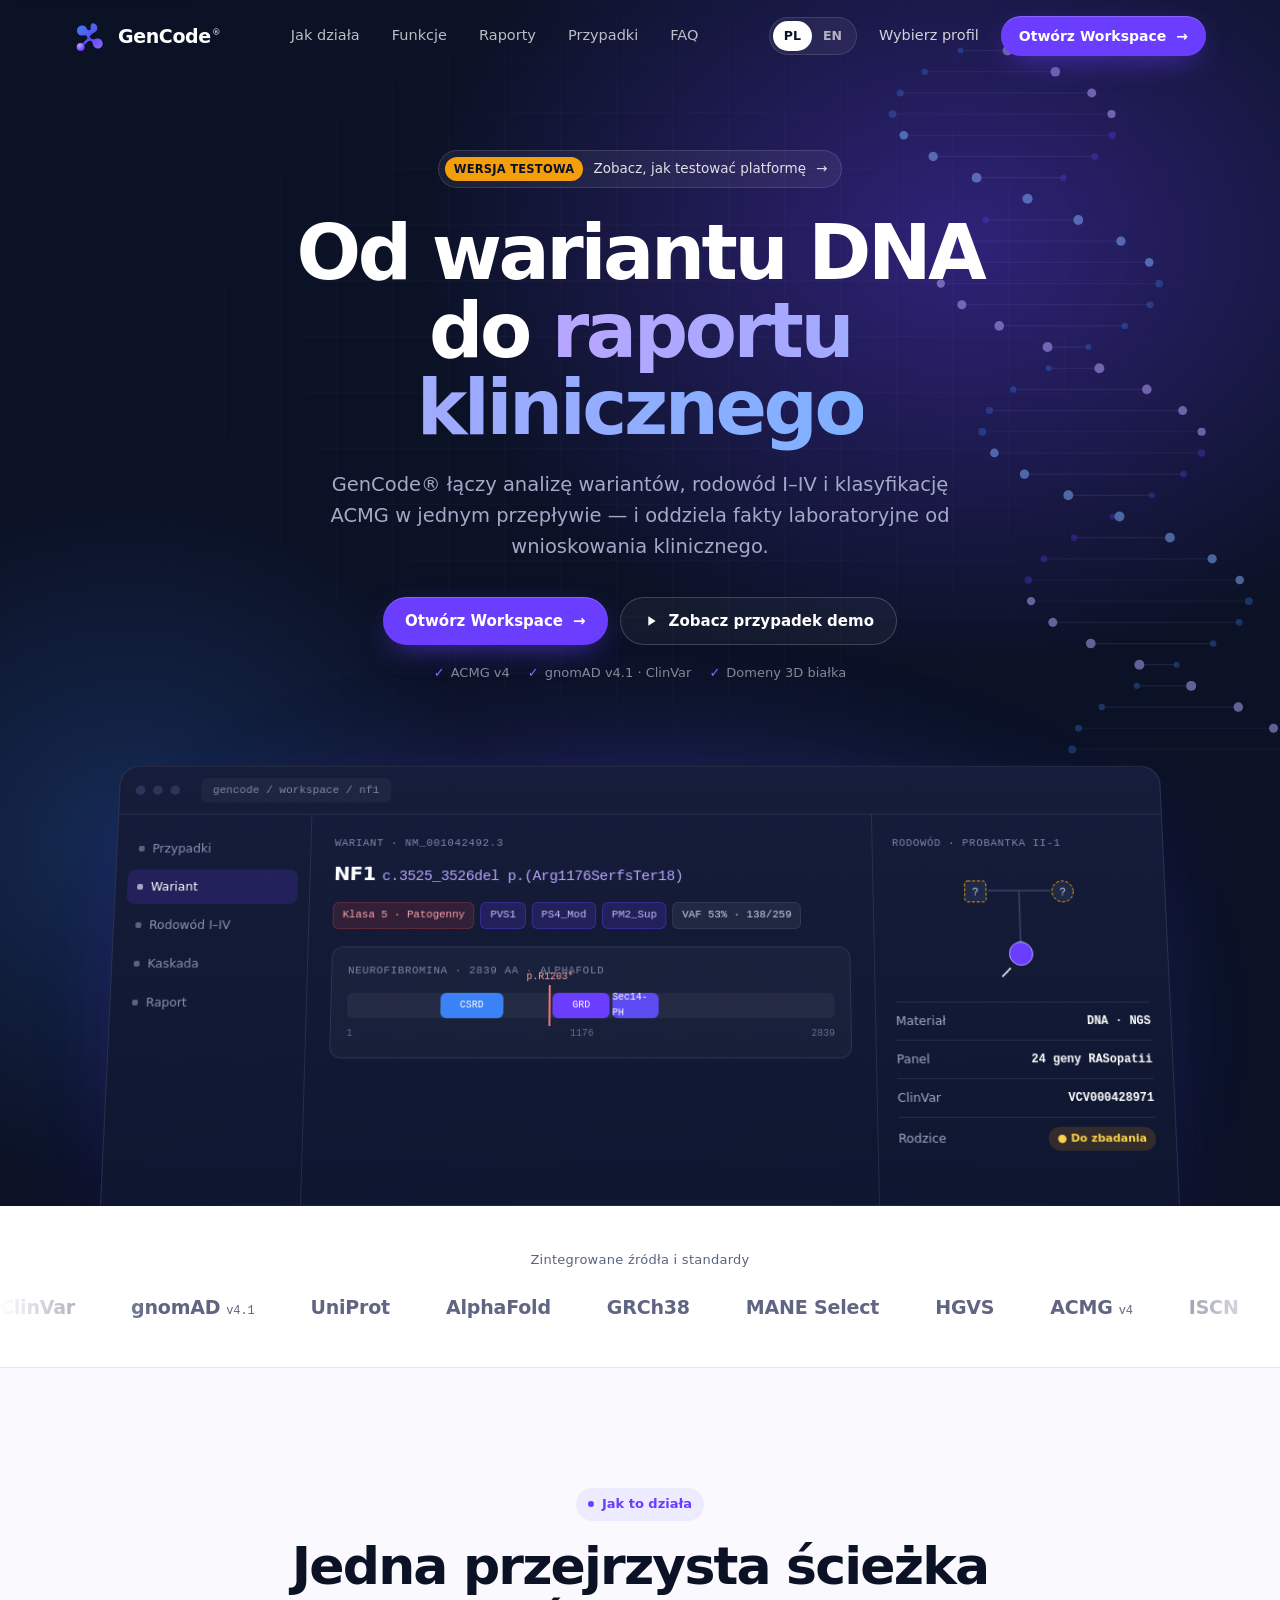
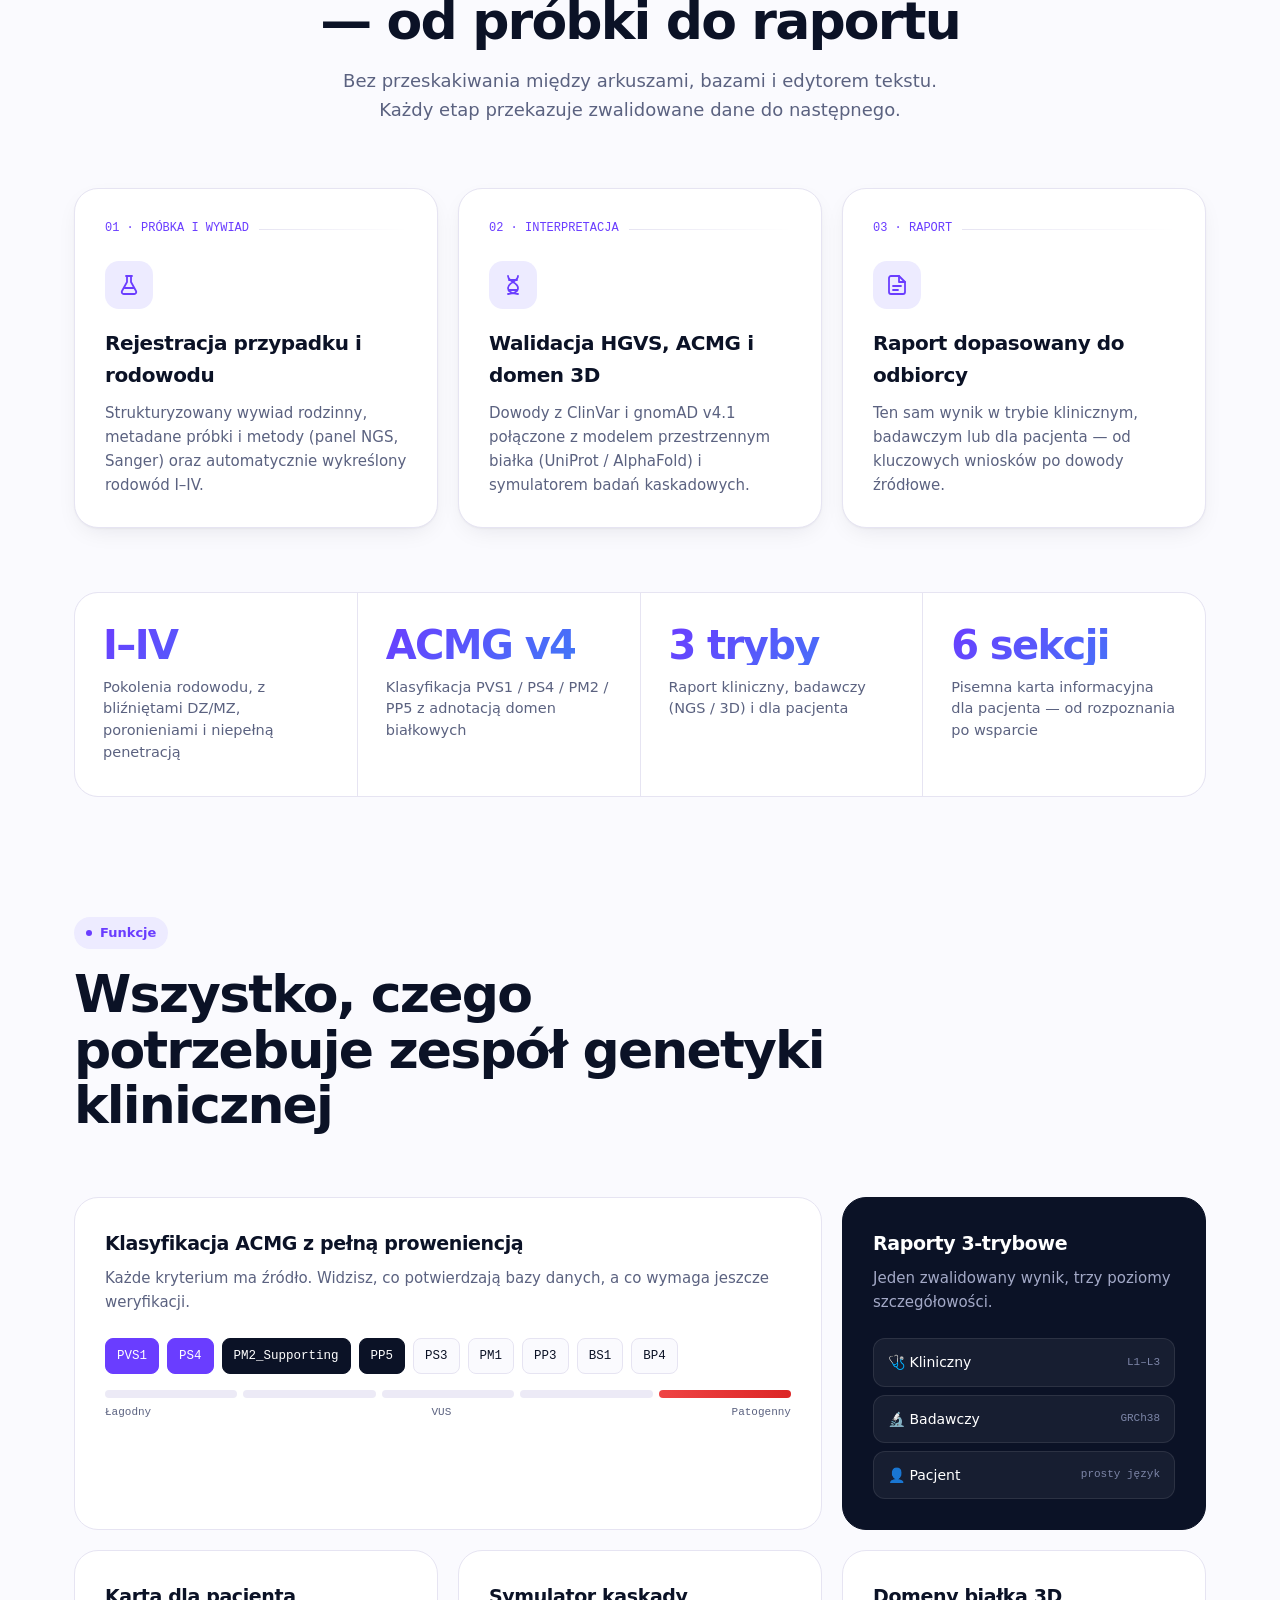
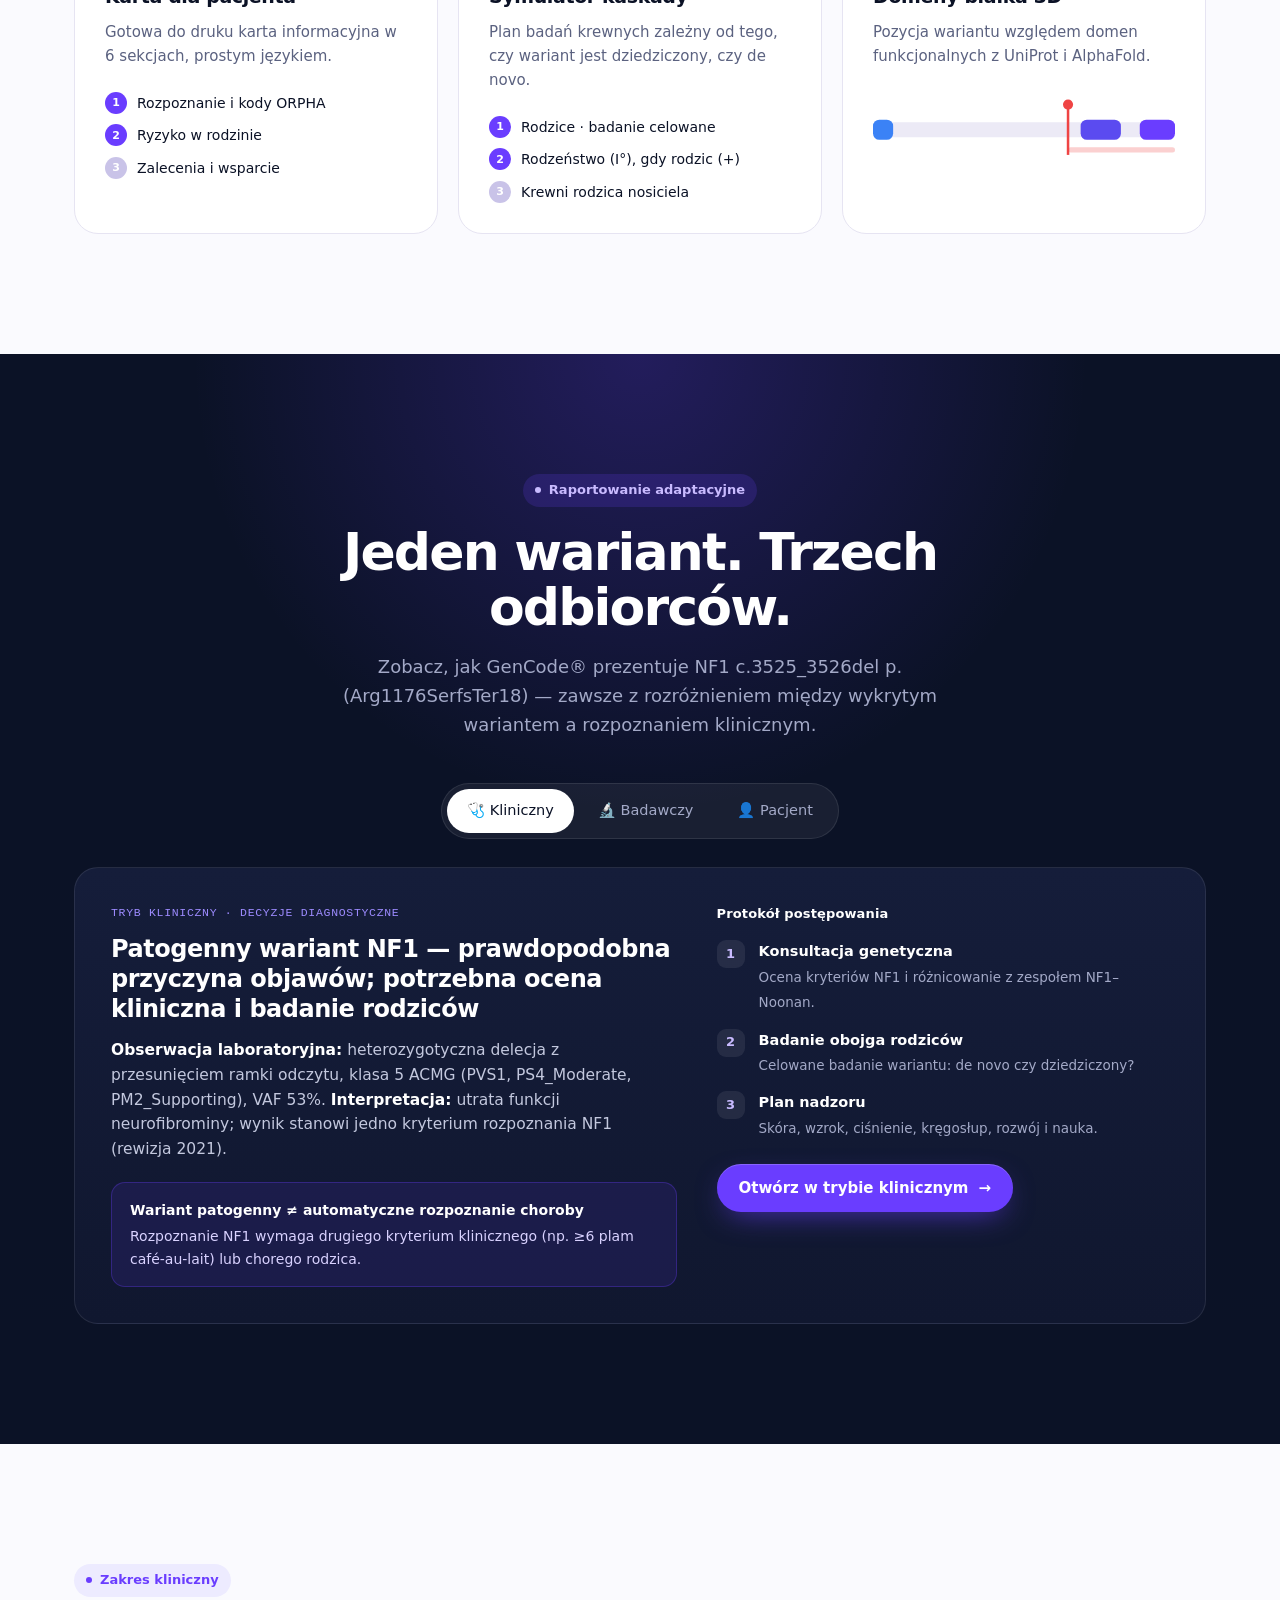
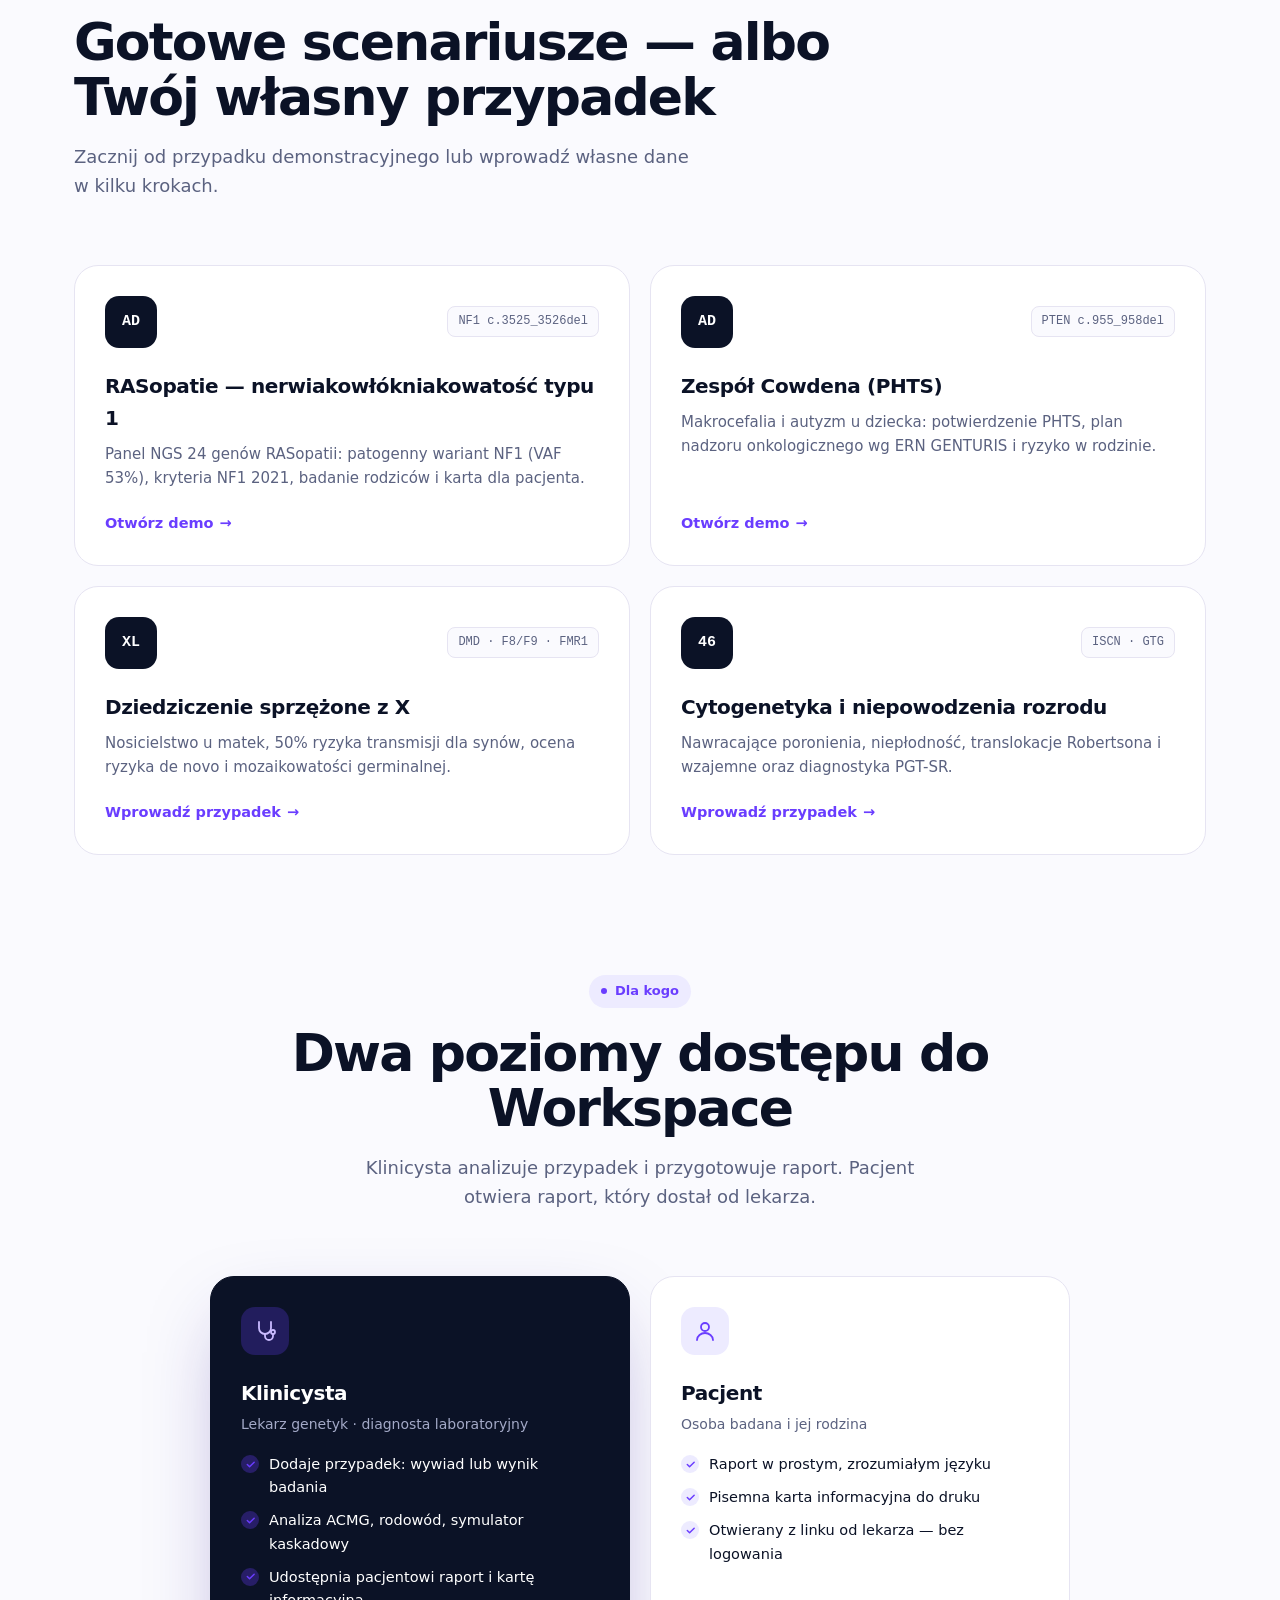
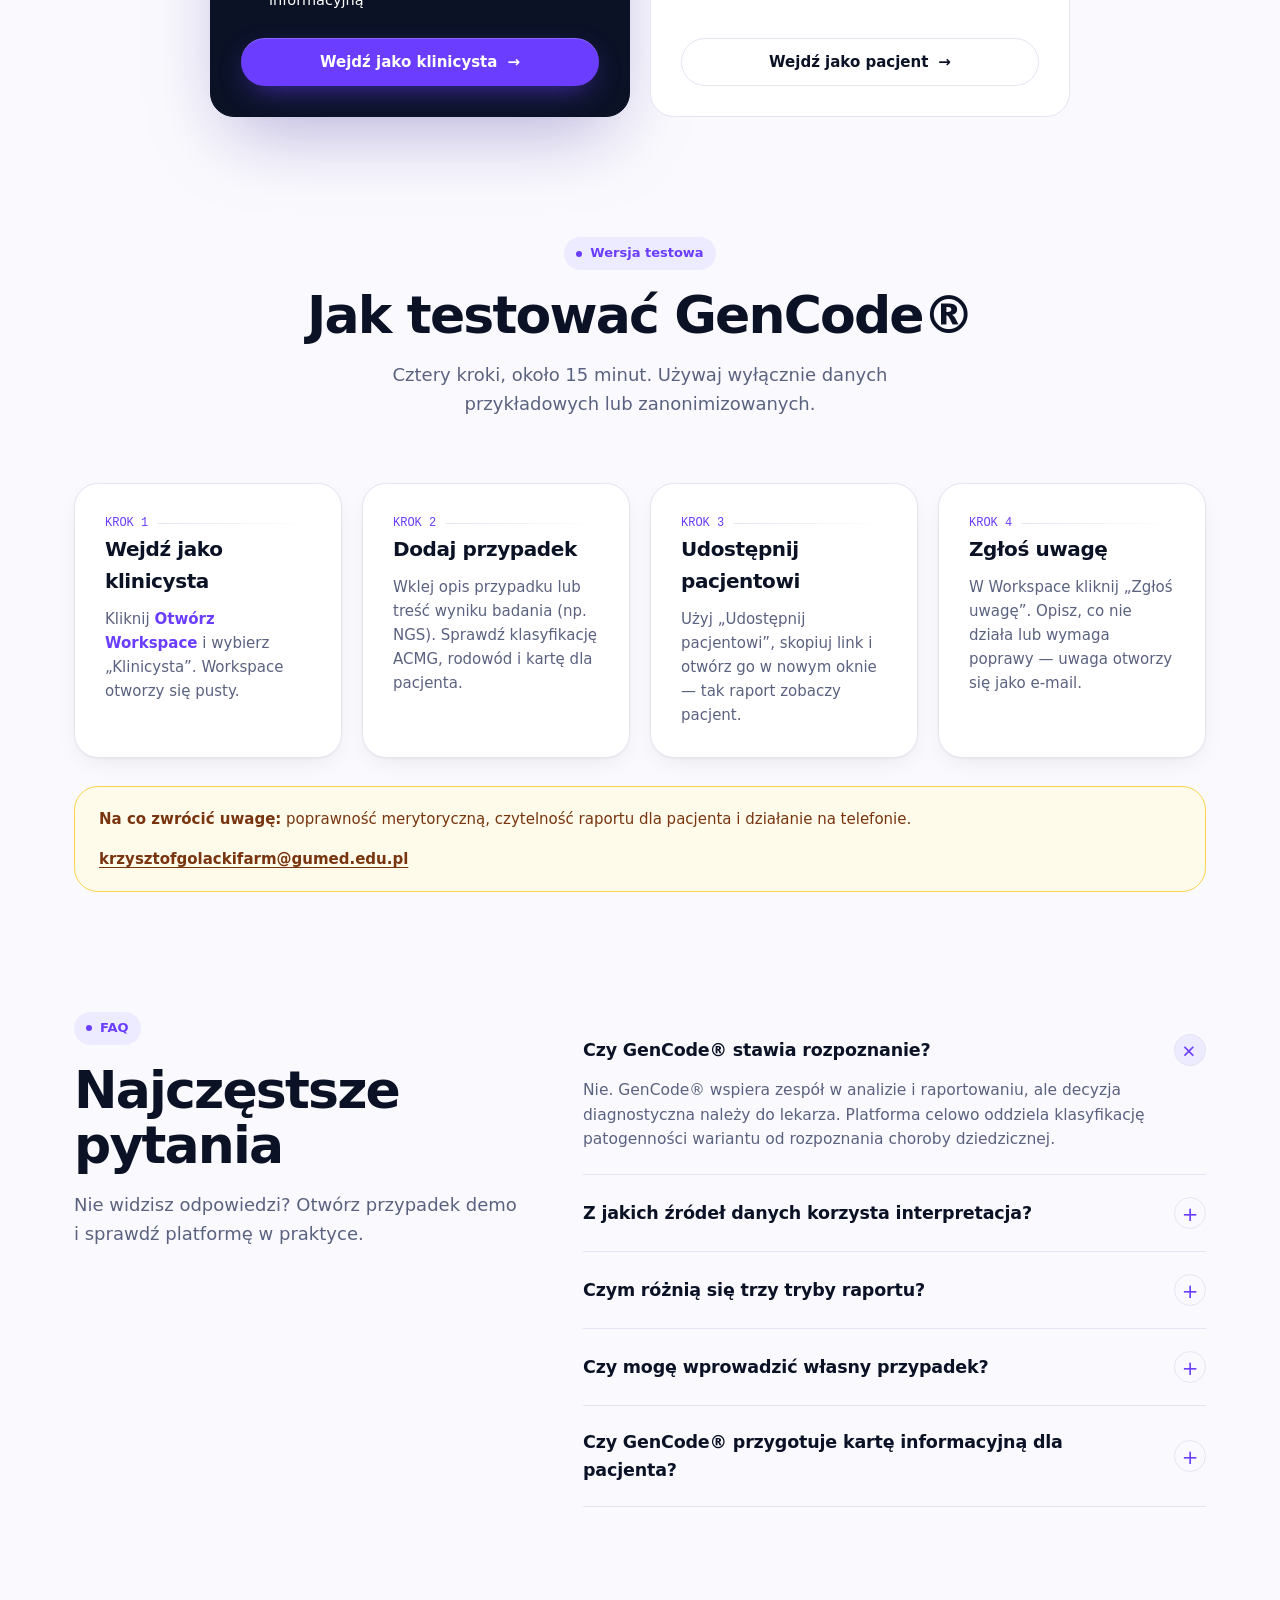
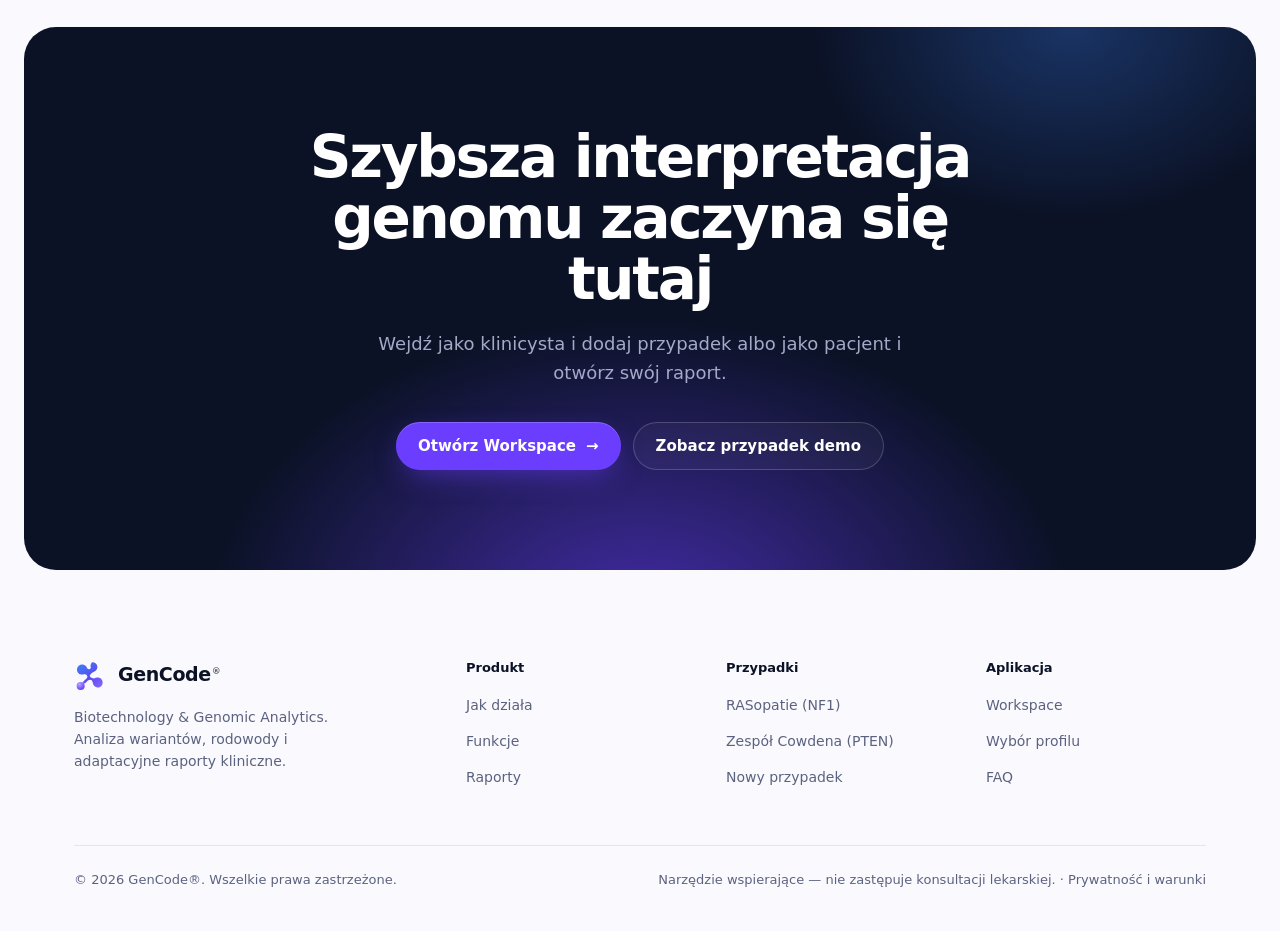
==== commit 46244324: "GenCode — aktualizacja strony (2026-11-08 13:32) Co-Authored-By: Claude Opus 5.5 <noreply@anthropic." ====
--- a/index.html
+++ b/index.html
@@ -3,7 +3,7 @@
 <head>
 <meta charset="UTF-8">
 <meta name="robots" content="noindex, nofollow">
-<meta http-equiv="Content-Security-Policy" content="default-src 'self'; script-src 'sha256-7DN7ma83VSf5pOFllZj4KiQkjd+DBzdn+NoJkhtIDRQ='; style-src 'self' 'unsafe-inline' https://fonts.googleapis.com; font-src https://fonts.gstatic.com; img-src 'self' data:; connect-src 'self'; object-src 'none'; base-uri 'self'; form-action 'none'">
+<meta http-equiv="Content-Security-Policy" content="default-src 'self'; script-src 'sha256-SzqoKe4ztyw+1ZmFdZHUHp7OqIPy7Wvs2jqRaLq+roM='; style-src 'self' 'unsafe-inline' https://fonts.googleapis.com; font-src https://fonts.gstatic.com; img-src 'self' data:; connect-src 'self'; object-src 'none'; base-uri 'self'; form-action 'none'">
 <meta name="viewport" content="width=device-width, initial-scale=1.0">
 <title>GenCode® — Od wariantu do raportu klinicznego</title>
 <meta name="description" content="GenCode® — platforma do analizy wariantów DNA, rodowodów I–IV i adaptacyjnych raportów klinicznych.">
@@ -164,6 +164,16 @@
 .step-ic{width:48px;height:48px;border-radius:14px;background:var(--lilac);display:grid;place-items:center;margin:22px 0 18px;color:var(--violet)}
 .step h3{font-size:20px;font-weight:600;letter-spacing:-.02em;margin-bottom:10px}
 .step p{font-size:15px;color:var(--muted)}
+.beta{display:inline-flex;align-items:center;height:22px;padding:0 9px;border-radius:999px;font-size:11px;font-weight:700;letter-spacing:.05em;text-transform:uppercase;background:rgba(251,191,36,.16);color:#FCD34D;border:1px solid rgba(251,191,36,.45);margin-left:-4px;white-space:nowrap}
+.pill .tag.tag-test{background:#F59E0B;color:#0B1226}
+.steps-4{grid-template-columns:repeat(4,1fr)}
+.step a{color:var(--violet);font-weight:600}
+.test-note{margin-top:28px;display:flex;flex-wrap:wrap;align-items:center;justify-content:space-between;gap:16px;padding:20px 24px;border-radius:var(--r-lg);background:#FFFBEB;border:1px solid #FCD34D;color:#78350F;font-size:15px}
+.test-note b{color:#78350F}
+.test-note a.mail{color:#78350F;font-weight:700;text-decoration:underline;text-underline-offset:3px;word-break:break-all}
+@media (max-width:1100px){.steps-4{grid-template-columns:repeat(2,1fr)}}
+@media (max-width:1280px){.beta{display:none}}
+.nav-links a,.nav-login{white-space:nowrap}
 
 /* Bento */
 .bento{display:grid;grid-template-columns:repeat(6,1fr);gap:20px;margin-top:64px}
@@ -370,6 +380,7 @@
       </svg>
       <b>GenCode<sup>®</sup></b>
     </a>
+    <span class="beta" title="Platforma w fazie testów">Wersja testowa</span>
     <nav class="nav-links" aria-label="Nawigacja główna">
       <a href="#jak-dziala">Jak działa</a>
       <a href="#funkcje">Funkcje</a>
@@ -393,6 +404,7 @@
   <a href="#raporty">Raporty</a>
   <a href="#przypadki">Przypadki</a>
   <a href="#dla-kogo">Dla kogo</a>
+  <a href="#jak-testowac">Jak testować</a>
   <a href="#faq">FAQ</a>
   <a href="#wybierz-tryb" class="btn btn-primary" data-open-roles>Otwórz Workspace →</a>
 </nav>
@@ -403,7 +415,7 @@
   <canvas id="helix" aria-hidden="true"></canvas>
   <div class="wrap">
     <div class="hero-copy">
-      <a href="#raporty" class="pill rv"><span class="tag">NOWOŚĆ</span> Raporty 3-trybowe: lekarz · badacz · pacjent <span aria-hidden="true">→</span></a>
+      <a href="#jak-testowac" class="pill rv"><span class="tag tag-test">WERSJA TESTOWA</span> Zobacz, jak testować platformę <span aria-hidden="true">→</span></a>
       <h1 class="rv" style="--d:1">Od wariantu DNA<br>do <span class="g">raportu klinicznego</span></h1>
       <p class="lead rv" style="--d:2">GenCode® łączy analizę wariantów, rodowód I–IV i klasyfikację ACMG w jednym przepływie — i oddziela fakty laboratoryjne od wnioskowania klinicznego.</p>
       <div class="hero-ctas rv" style="--d:3">
@@ -716,6 +728,43 @@
   </div>
 </section>
 
+<!-- ============ HOW TO TEST ============ -->
+<section class="sec" id="jak-testowac" style="padding-top:0">
+  <div class="wrap">
+    <div class="center">
+      <span class="eyebrow rv">Wersja testowa</span>
+      <h2 class="h2 rv" style="--d:1">Jak testować GenCode®</h2>
+      <p class="sub rv" style="--d:2">Cztery kroki, około 15 minut. Używaj wyłącznie danych przykładowych lub zanonimizowanych.</p>
+    </div>
+    <div class="steps steps-4">
+      <article class="step rv">
+        <div class="step-n">KROK 1</div>
+        <h3>Wejdź jako klinicysta</h3>
+        <p>Kliknij <a href="#wybierz-tryb" data-open-roles>Otwórz Workspace</a> i wybierz „Klinicysta”. Workspace otworzy się pusty.</p>
+      </article>
+      <article class="step rv" style="--d:1">
+        <div class="step-n">KROK 2</div>
+        <h3>Dodaj przypadek</h3>
+        <p>Wklej opis przypadku lub treść wyniku badania (np. NGS). Sprawdź klasyfikację ACMG, rodowód i kartę dla pacjenta.</p>
+      </article>
+      <article class="step rv" style="--d:2">
+        <div class="step-n">KROK 3</div>
+        <h3>Udostępnij pacjentowi</h3>
+        <p>Użyj „Udostępnij pacjentowi”, skopiuj link i otwórz go w nowym oknie — tak raport zobaczy pacjent.</p>
+      </article>
+      <article class="step rv" style="--d:3">
+        <div class="step-n">KROK 4</div>
+        <h3>Zgłoś uwagę</h3>
+        <p>W Workspace kliknij „Zgłoś uwagę”. Opisz, co nie działa lub wymaga poprawy — uwaga otworzy się jako e-mail.</p>
+      </article>
+    </div>
+    <div class="test-note rv">
+      <span><b>Na co zwrócić uwagę:</b> poprawność merytoryczną, czytelność raportu dla pacjenta i działanie na telefonie.</span>
+      <a class="mail" href="mailto:krzysztofgolackifarm@gumed.edu.pl?subject=GenCode%20%E2%80%93%20uwaga%20z%20test%C3%B3w">krzysztofgolackifarm@gumed.edu.pl</a>
+    </div>
+  </div>
+</section>
+
 <!-- ============ FAQ ============ -->
 <section class="sec" id="faq" style="padding-top:0">
   <div class="wrap faq-grid">
@@ -843,7 +892,7 @@
 
   /* ---------- PL / EN (shared key with the Workspace) ---------- */
   const LANG_KEY='gencode_lang_v1';
-  const EN={"Jak działa": "How it works", "Funkcje": "Features", "Raporty": "Reports", "Przypadki": "Cases", "Wybierz profil": "Choose profile", "Dla kogo": "Who it's for", "Otwórz Workspace →": "Open Workspace →", "NOWOŚĆ": "NEW", "Raporty 3-trybowe: lekarz · badacz · pacjent": "3-mode reports: clinician · researcher · patient", "Od wariantu DNA": "From DNA variant", "do": "to", "raportu klinicznego": "clinical report", "GenCode® łączy analizę wariantów, rodowód I–IV i klasyfikację ACMG w jednym przepływie — i oddziela fakty laboratoryjne od wnioskowania klinicznego.": "GenCode® brings variant analysis, a I–IV pedigree and ACMG classification into one workflow — and keeps laboratory facts separate from clinical inference.", "Zobacz przypadek demo": "See the demo case", "Domeny 3D białka": "3D protein domains", "Wariant": "Variant", "Rodowód I–IV": "Pedigree I–IV", "Kaskada": "Cascade", "Raport": "Report", "Wariant · NM_007294.4": "Variant · NM_007294.4", "Klasa 5 · Patogenny": "Class 5 · Pathogenic", "Typ próbki": "Sample type", "● Do weryfikacji": "● Needs verification", "Zintegrowane źródła i standardy": "Integrated sources & standards", "Jak to działa": "How it works", "Jedna przejrzysta ścieżka — od próbki do raportu": "One clear path — from sample to report", "Bez przeskakiwania między arkuszami, bazami i edytorem tekstu. Każdy etap przekazuje zwalidowane dane do następnego.": "No jumping between spreadsheets, databases and a word processor. Each step hands validated data to the next.", "01 · PRÓBKA I WYWIAD": "01 · SAMPLE & HISTORY", "Rejestracja przypadku i rodowodu": "Case and pedigree intake", "02 · INTERPRETACJA": "02 · INTERPRETATION", "Walidacja HGVS, ACMG i domen 3D": "HGVS, ACMG and 3D domain validation", "Dowody z ClinVar i gnomAD v4.1 połączone z modelem przestrzennym białka (UniProt / AlphaFold) i symulatorem badań kaskadowych.": "Evidence from ClinVar and gnomAD v4.1 combined with a 3D protein model (UniProt / AlphaFold) and a cascade-testing simulator.", "03 · RAPORT": "03 · REPORT", "Raport dopasowany do odbiorcy": "A report tailored to its reader", "Ten sam wynik w trybie klinicznym, badawczym lub dla pacjenta — od kluczowych wniosków po dowody źródłowe.": "The same result in clinical, research or patient mode — from key findings down to source evidence.", "Pokolenia rodowodu, z bliźniętami DZ/MZ, poronieniami i niepełną penetracją": "Pedigree generations, including DZ/MZ twins, miscarriages and incomplete penetrance", "Klasyfikacja PVS1 / PS4 / PM2 / PP5 z adnotacją domen białkowych": "PVS1 / PS4 / PM2 / PP5 classification with protein-domain annotation", "3 tryby": "3 modes", "Raport kliniczny, badawczy (NGS / 3D) i dla pacjenta": "Clinical, research (NGS / 3D) and patient report", "Wszystko, czego potrzebuje zespół genetyki klinicznej": "Everything a clinical genetics team needs", "Klasyfikacja ACMG z pełną proweniencją": "ACMG classification with full provenance", "Każde kryterium ma źródło. Widzisz, co potwierdzają bazy danych, a co wymaga jeszcze weryfikacji.": "Every criterion has a source. You see what databases confirm and what still needs verification.", "Łagodny": "Benign", "Patogenny": "Pathogenic", "Raporty 3-trybowe": "3-mode reports", "Jeden zwalidowany wynik, trzy poziomy szczegółowości.": "One validated result, three levels of detail.", "🩺 Kliniczny": "🩺 Clinical", "🔬 Badawczy": "🔬 Research", "👤 Pacjent": "👤 Patient", "prosty język": "plain language", "Symulator kaskady": "Cascade simulator", "Plan badań krewnych — uruchamiany dopiero po potwierdzeniu we krwi.": "A testing plan for relatives — triggered only after blood confirmation.", "Rodzice i rodzeństwo (I°)": "Parents and siblings (1st°)", "Krewni II° · po 18 r.ż.": "2nd° relatives · after age 18", "Domeny białka 3D": "3D protein domains", "Pozycja wariantu względem domen funkcjonalnych z UniProt i AlphaFold.": "Variant position relative to functional domains from UniProt and AlphaFold.", "Raportowanie adaptacyjne": "Adaptive reporting", "Jeden wariant. Trzech odbiorców.": "One variant. Three readers.", "Tryb kliniczny · decyzje diagnostyczne": "Clinical mode · diagnostic decisions", "Obserwacja laboratoryjna:": "Laboratory observation:", "Interpretacja:": "Interpretation:", "Klasyfikacja patogenności ≠ rozpoznanie choroby dziedzicznej": "Pathogenicity class ≠ diagnosis of a hereditary disease", "Badania kaskadowe u krewnych I° uruchamiamy dopiero po potwierdzeniu wariantu w leukocytach krwi obwodowej.": "Cascade testing of 1st-degree relatives starts only after the variant is confirmed in peripheral blood leukocytes.", "Protokół postępowania": "Management protocol", "Kaskada I° i II° po potwierdzeniu": "1st° and 2nd° cascade after confirmation", "Rodzice, rodzeństwo; bliźniaczki DZ badane osobno po 18 r.ż.": "Parents, siblings; DZ twins tested separately after age 18.", "Drugi tor — cytogenetyka": "Second track — cytogenetics", "Otwórz w trybie klinicznym": "Open in clinical mode", "Tryb badawczy · proweniencja i metryki": "Research mode · provenance & metrics", "Adnotacja GRCh38, częstości populacyjne i utrata domen 3D": "GRCh38 annotation, population frequencies and 3D domain loss", "Stop-gain aa 1203/1863 → NMD, utrata coiled-coil i BRCT1/2": "Stop-gain aa 1203/1863 → NMD, loss of coiled-coil and BRCT1/2", "Ograniczenia techniczne": "Technical limitations", "Proweniencja dowodów": "Evidence provenance", "Potwierdzone w bazach": "Confirmed in databases", "Wymaga weryfikacji": "Needs verification", "Status konstytucyjny vs. somatyczny oraz faza rodzicielska (niepełna penetracja).": "Constitutional vs. somatic status and parental phase (incomplete penetrance).", "Otwórz w trybie badawczym": "Open in research mode", "Tryb dla pacjenta · przystępny język": "Patient mode · plain language", "Ważne": "Important", "Kolejne kroki na konsultacji": "Next steps at the consultation", "Jedno pobranie krwi": "One blood draw", "Proste badanie wyjaśni, czy zmiana jest wrodzona.": "A simple test will show whether the change is inherited.", "Spokój dla rodziny do czasu wyniku": "Peace of mind for the family until the result", "Bliscy badają się tylko wtedy, gdy krew potwierdzi zmianę wrodzoną.": "Relatives are tested only if blood confirms an inherited change.", "Otwórz w trybie pacjenta": "Open in patient mode", "Zakres kliniczny": "Clinical scope", "Gotowe scenariusze — albo Twój własny przypadek": "Ready-made scenarios — or your own case", "Zacznij od przypadku demonstracyjnego lub wprowadź własne dane w kilku krokach.": "Start with a demo case or enter your own data in a few steps.", "Onkogenetyka i cytogenetyka": "Cancer genetics & cytogenetics", "Otwórz demo": "Open demo", "Choroby autosomalne recesywne": "Autosomal recessive disorders", "Mukowiscydoza u noworodka: weryfikacja fazy trans u rodziców, reguła 2/3 u rodzeństwa i poradnictwo przedkoncepcyjne.": "Cystic fibrosis in a newborn: confirming trans phase in parents, the 2/3 rule for siblings and preconception counselling.", "Dziedziczenie sprzężone z X": "X-linked inheritance", "Nosicielstwo u matek, 50% ryzyka transmisji dla synów, ocena ryzyka de novo i mozaikowatości germinalnej.": "Carrier status in mothers, 50% transmission risk for sons, de novo and germline mosaicism risk.", "Wprowadź przypadek": "Enter a case", "Cytogenetyka i niepowodzenia rozrodu": "Cytogenetics & reproductive failure", "Nawracające poronienia, niepłodność, translokacje Robertsona i wzajemne oraz diagnostyka PGT-SR.": "Recurrent miscarriage, infertility, Robertsonian and reciprocal translocations, and PGT-SR.", "Wybierz profil i zacznij pracę": "Choose a profile and get started", "Profil ustawia domyślny poziom szczegółowości raportów. Możesz go zmienić w każdej chwili w aplikacji.": "Your profile sets the default level of report detail. You can change it any time in the app.", "Pacjent i konsultacja": "Patient & counselling", "Rozmowa z pacjentem i rodziną": "Talking with patients and families", "Przystępny, empatyczny język": "Plain, empathetic language", "Wyjaśnienie niepewności": "Uncertainty explained", "Jasne kolejne kroki": "Clear next steps", "Wejdź jako konsultacja": "Enter as counselling", "Lekarz genetyk": "Clinical geneticist", "Tryb kliniczny · najczęściej wybierany": "Clinical mode · most popular", "Rodowód I–IV i kryteria ACMG": "Pedigree I–IV and ACMG criteria", "Symulator badań kaskadowych": "Cascade-testing simulator", "Plan badań rodziny": "Family testing plan", "Wejdź jako lekarz": "Enter as clinician", "Diagnosta / bioinformatyk": "Lab scientist / bioinformatician", "Tryb badawczy": "Research mode", "Adnotacje GRCh38 i gnomAD v4.1": "GRCh38 and gnomAD v4.1 annotations", "Architektura domen 3D": "3D domain architecture", "Wejdź jako diagnosta": "Enter as lab scientist", "Najczęstsze pytania": "Frequently asked questions", "Nie widzisz odpowiedzi? Otwórz przypadek demo i sprawdź platformę w praktyce.": "Can't find an answer? Open the demo case and try the platform in practice.", "Czy GenCode® stawia rozpoznanie?": "Does GenCode® make a diagnosis?", "Nie. GenCode® wspiera zespół w analizie i raportowaniu, ale decyzja diagnostyczna należy do lekarza. Platforma celowo oddziela klasyfikację patogenności wariantu od rozpoznania choroby dziedzicznej.": "No. GenCode® supports the team with analysis and reporting, but the diagnostic decision belongs to the physician. The platform deliberately separates variant pathogenicity classification from the diagnosis of a hereditary disease.", "Z jakich źródeł danych korzysta interpretacja?": "Which data sources does interpretation use?", "Z ClinVar, populacyjnej bazy gnomAD v4.1 oraz modeli struktury białek z UniProt i AlphaFold. Warianty opisywane są w nomenklaturze HGVS na GRCh38 / MANE Select, a klasyfikacja wg kryteriów ACMG.": "ClinVar, the gnomAD v4.1 population database and protein structure models from UniProt and AlphaFold. Variants are described in HGVS nomenclature on GRCh38 / MANE Select and classified using ACMG criteria.", "Czym różnią się trzy tryby raportu?": "How do the three report modes differ?", "Wszystkie bazują na tych samych zwalidowanych danych. Tryb kliniczny skupia się na decyzjach i planie postępowania, badawczy pokazuje pełne adnotacje i proweniencję dowodów, a tryb dla pacjenta tłumaczy wynik prostym językiem.": "All are built on the same validated data. Clinical mode focuses on decisions and the management plan, research mode shows full annotations and evidence provenance, and patient mode explains the result in plain language.", "Czy mogę wprowadzić własny przypadek?": "Can I enter my own case?", "Tak. Oprócz scenariuszy demonstracyjnych możesz założyć nowy przypadek, wprowadzić wywiad rodzinny i wariant, a GenCode® zbuduje rodowód i raport.": "Yes. Besides the demo scenarios you can create a new case, enter the family history and variant, and GenCode® will build the pedigree and report.", "Szybsza interpretacja genomu zaczyna się tutaj": "Faster genome interpretation starts here", "Otwórz Workspace i przejdź przez pełny przypadek — od rodowodu do raportu.": "Open the Workspace and walk through a full case — from pedigree to report.", "Biotechnology & Genomic Analytics. Analiza wariantów, rodowody i adaptacyjne raporty kliniczne.": "Biotechnology & Genomic Analytics. Variant analysis, pedigrees and adaptive clinical reports.", "Produkt": "Product", "Onkogenetyka": "Cancer genetics", "Choroby AR": "AR disorders", "Nowy przypadek": "New case", "Aplikacja": "App", "Wybór profilu": "Choose profile", "© 2026 GenCode®. Wszelkie prawa zastrzeżone.": "© 2026 GenCode®. All rights reserved.", "Narzędzie wspierające — nie zastępuje konsultacji lekarskiej. ·": "A support tool — not a substitute for medical consultation. ·", "Prywatność i warunki": "Privacy & terms", "Przejdź do treści": "Skip to content", "Otwórz Workspace": "Open Workspace", "Wariant · NM_001042492.3": "Variant · NM_001042492.3", "Neurofibromina · 2839 aa · AlphaFold": "Neurofibromin · 2839 aa · AlphaFold", "Rodowód · probantka II-1": "Pedigree · proband II-1", "Materiał": "Sample", "DNA · NGS": "DNA · NGS", "24 geny RASopatii": "24 RASopathy genes", "Rodzice": "Parents", "● Do zbadania": "● To be tested", "Strukturyzowany wywiad rodzinny, metadane próbki i metody (panel NGS, Sanger) oraz automatycznie wykreślony rodowód I–IV.": "Structured family history, sample and method metadata (NGS panel, Sanger) and an automatically drawn I–IV pedigree.", "6 sekcji": "6 sections", "Pisemna karta informacyjna dla pacjenta — od rozpoznania po wsparcie": "Written patient information sheet — from diagnosis to support", "Karta dla pacjenta": "Patient sheet", "Gotowa do druku karta informacyjna w 6 sekcjach, prostym językiem.": "A print-ready 6-section information sheet in plain language.", "Rozpoznanie i kody ORPHA": "Diagnosis and ORPHA codes", "Ryzyko w rodzinie": "Family risk", "Zalecenia i wsparcie": "Recommendations and support", "Rodzice · badanie celowane": "Parents · targeted test", "Rodzeństwo (I°), gdy rodzic (+)": "Siblings (1st°) if a parent is (+)", "Krewni rodzica nosiciela": "Carrier parent's relatives", "Plan badań krewnych zależny od tego, czy wariant jest dziedziczony, czy de novo.": "A relatives' testing plan that depends on whether the variant is inherited or de novo.", "Zobacz, jak GenCode® prezentuje NF1 c.3525_3526del p.(Arg1176SerfsTer18) — zawsze z rozróżnieniem między wykrytym wariantem a rozpoznaniem klinicznym.": "See how GenCode® presents NF1 c.3525_3526del p.(Arg1176SerfsTer18) — always distinguishing a detected variant from a clinical diagnosis.", "Patogenny wariant NF1 — prawdopodobna przyczyna objawów; potrzebna ocena kliniczna i badanie rodziców": "Pathogenic NF1 variant — likely cause of symptoms; clinical assessment and parental testing needed", "heterozygotyczna delecja z przesunięciem ramki odczytu, klasa 5 ACMG (PVS1, PS4_Moderate, PM2_Supporting), VAF 53%.": "heterozygous frameshift deletion, ACMG class 5 (PVS1, PS4_Moderate, PM2_Supporting), VAF 53%.", "utrata funkcji neurofibrominy; wynik stanowi jedno kryterium rozpoznania NF1 (rewizja 2021).": "loss of neurofibromin function; the result is one NF1 diagnostic criterion (2021 revision).", "Wariant patogenny ≠ automatyczne rozpoznanie choroby": "Pathogenic variant ≠ automatic diagnosis", "Rozpoznanie NF1 wymaga drugiego kryterium klinicznego (np. ≥6 plam café-au-lait) lub chorego rodzica.": "An NF1 diagnosis requires a second clinical criterion (e.g. ≥6 café-au-lait macules) or an affected parent.", "Konsultacja genetyczna": "Genetic consultation", "Ocena kryteriów NF1 i różnicowanie z zespołem NF1–Noonan.": "NF1 criteria assessment and differential with neurofibromatosis–Noonan syndrome.", "Badanie obojga rodziców": "Testing both parents", "Celowane badanie wariantu: de novo czy dziedziczony?": "Targeted variant test: de novo or inherited?", "Plan nadzoru": "Surveillance plan", "Skóra, wzrok, ciśnienie, kręgosłup, rozwój i nauka.": "Skin, vision, blood pressure, spine, development and learning.", "Adnotacja wariantu, kryteria ACMG i utrata domeny GRD": "Variant annotation, ACMG criteria and GRD domain loss", "HGVS / MANE Select": "HGVS / MANE Select", "ClinVar · HGMD": "ClinVar · HGMD", "fs w aa 1176 → STOP przed domeną GRD (RasGAP) → NMD": "fs at aa 1176 → STOP upstream of the GRD (RasGAP) domain → NMD", "Metoda i jakość": "Method & quality", "Panel NGS SS_CRANIO_v4a (24 geny RASopatii), 138/259 odczytów": "NGS panel SS_CRANIO_v4a (24 RASopathy genes), 138/259 reads", "Wariant opisywany u pacjentów z NF1 (ClinVar, HGMD); utrata funkcji to znany mechanizm choroby.": "Variant reported in NF1 patients (ClinVar, HGMD); loss of function is the established mechanism.", "Częstość w gnomAD oraz status de novo (badanie rodziców — możliwe kryterium PS2).": "gnomAD frequency and de novo status (parental testing — possible PS2).", "Co oznacza wynik badania genetycznego i jakie są kolejne kroki?": "What does the genetic result mean and what are the next steps?", "W jednej z dwóch kopii genu": "In one of the two copies of the", "znaleziono zmianę, która ją wyłącza. Ten gen działa jak „hamulec” wzrostu komórek. Zmiana najpewniej tłumaczy obserwowane objawy i wskazuje na nerwiakowłókniakowatość typu 1.": "gene a change was found that switches it off. This gene acts as a 'brake' on cell growth. The change most likely explains the symptoms and points to neurofibromatosis type 1.", "Ostateczne rozpoznanie stawia lekarz genetyk po badaniu. Ten opis pomaga przygotować się do rozmowy.": "The final diagnosis is made by a clinical geneticist after examination. This summary helps you prepare.", "Badanie krwi rodziców": "Parents' blood test", "Pokaże, czy zmiana jest dziedziczona, czy pojawiła się po raz pierwszy.": "Shows whether the change is inherited or new.", "Regularne kontrole": "Regular check-ups", "Proste badania raz w roku pozwalają wcześnie wychwycić powikłania.": "Simple yearly checks catch complications early.", "RASopatie — nerwiakowłókniakowatość typu 1": "RASopathies — neurofibromatosis type 1", "Panel NGS 24 genów RASopatii: patogenny wariant NF1 (VAF 53%), kryteria NF1 2021, badanie rodziców i karta dla pacjenta.": "24-gene RASopathy NGS panel: pathogenic NF1 variant (VAF 53%), 2021 NF1 criteria, parental testing and patient sheet.", "Zespół Cowdena (PHTS)": "Cowden syndrome (PHTS)", "Makrocefalia i autyzm u dziecka: potwierdzenie PHTS, plan nadzoru onkologicznego wg ERN GENTURIS i ryzyko w rodzinie.": "Macrocephaly and autism in a child: PHTS confirmation, ERN GENTURIS cancer surveillance plan and family risk.", "Czy GenCode® przygotuje kartę informacyjną dla pacjenta?": "Will GenCode® prepare a patient information sheet?", "Tak. Dla każdego przypadku powstaje pisemna karta w 6 sekcjach: rozpoznanie z kodami ORPHA/OMIM/ICD-10, omówienie choroby, rokowanie, ryzyko powtórzenia, zalecenia i wsparcie. Kartę można wydrukować; przed przekazaniem weryfikuje ją lekarz genetyk.": "Yes. Each case gets a written 6-section sheet: diagnosis with ORPHA/OMIM/ICD-10 codes, disease overview, prognosis, recurrence risk, recommendations and support. It can be printed; a clinical geneticist verifies it before handing over.", "RASopatie (NF1)": "RASopathies (NF1)", "Zespół Cowdena (PTEN)": "Cowden syndrome (PTEN)", "Wejdź jako klinicysta i dodaj przypadek albo jako pacjent i otwórz swój raport.": "Enter as a clinician to add a case, or as a patient to open your report.", "Dwa poziomy dostępu do Workspace": "Two levels of Workspace access", "Klinicysta analizuje przypadek i przygotowuje raport. Pacjent otwiera raport, który dostał od lekarza.": "The clinician analyses the case and prepares the report. The patient opens the report received from their doctor.", "Klinicysta": "Clinician", "Lekarz genetyk · diagnosta laboratoryjny": "Clinical geneticist · laboratory scientist", "Dodaje przypadek: wywiad lub wynik badania": "Adds a case: history or test result", "Analiza ACMG, rodowód, symulator kaskadowy": "ACMG analysis, pedigree, cascade simulator", "Udostępnia pacjentowi raport i kartę informacyjną": "Shares the report and information sheet with the patient", "Wejdź jako klinicysta": "Enter as clinician", "Pacjent": "Patient", "Osoba badana i jej rodzina": "The tested person and their family", "Raport w prostym, zrozumiałym języku": "A report in plain, clear language", "Pisemna karta informacyjna do druku": "A printable written information sheet", "Otwierany z linku od lekarza — bez logowania": "Opened from your doctor's link — no login", "Wejdź jako pacjent": "Enter as patient", "Jak chcesz wejść?": "How do you want to enter?", "Wybierz poziom dostępu. Workspace otworzy się bez przykładowych danych.": "Choose an access level. The Workspace opens without sample data.", "Dodaj przypadek, przeanalizuj wynik i udostępnij raport pacjentowi.": "Add a case, analyse the result and share the report with the patient.", "Wejdź jako klinicysta →": "Enter as clinician →", "Otwórz raport i kartę informacyjną z linku otrzymanego od lekarza.": "Open the report and information sheet from the link your doctor sent.", "Wejdź jako pacjent →": "Enter as patient →"};
+  const EN={"Jak działa": "How it works", "Funkcje": "Features", "Raporty": "Reports", "Przypadki": "Cases", "Wybierz profil": "Choose profile", "Dla kogo": "Who it's for", "Otwórz Workspace →": "Open Workspace →", "NOWOŚĆ": "NEW", "Raporty 3-trybowe: lekarz · badacz · pacjent": "3-mode reports: clinician · researcher · patient", "Od wariantu DNA": "From DNA variant", "do": "to", "raportu klinicznego": "clinical report", "GenCode® łączy analizę wariantów, rodowód I–IV i klasyfikację ACMG w jednym przepływie — i oddziela fakty laboratoryjne od wnioskowania klinicznego.": "GenCode® brings variant analysis, a I–IV pedigree and ACMG classification into one workflow — and keeps laboratory facts separate from clinical inference.", "Zobacz przypadek demo": "See the demo case", "Domeny 3D białka": "3D protein domains", "Wariant": "Variant", "Rodowód I–IV": "Pedigree I–IV", "Kaskada": "Cascade", "Raport": "Report", "Wariant · NM_007294.4": "Variant · NM_007294.4", "Klasa 5 · Patogenny": "Class 5 · Pathogenic", "Typ próbki": "Sample type", "● Do weryfikacji": "● Needs verification", "Zintegrowane źródła i standardy": "Integrated sources & standards", "Jak to działa": "How it works", "Jedna przejrzysta ścieżka — od próbki do raportu": "One clear path — from sample to report", "Bez przeskakiwania między arkuszami, bazami i edytorem tekstu. Każdy etap przekazuje zwalidowane dane do następnego.": "No jumping between spreadsheets, databases and a word processor. Each step hands validated data to the next.", "01 · PRÓBKA I WYWIAD": "01 · SAMPLE & HISTORY", "Rejestracja przypadku i rodowodu": "Case and pedigree intake", "02 · INTERPRETACJA": "02 · INTERPRETATION", "Walidacja HGVS, ACMG i domen 3D": "HGVS, ACMG and 3D domain validation", "Dowody z ClinVar i gnomAD v4.1 połączone z modelem przestrzennym białka (UniProt / AlphaFold) i symulatorem badań kaskadowych.": "Evidence from ClinVar and gnomAD v4.1 combined with a 3D protein model (UniProt / AlphaFold) and a cascade-testing simulator.", "03 · RAPORT": "03 · REPORT", "Raport dopasowany do odbiorcy": "A report tailored to its reader", "Ten sam wynik w trybie klinicznym, badawczym lub dla pacjenta — od kluczowych wniosków po dowody źródłowe.": "The same result in clinical, research or patient mode — from key findings down to source evidence.", "Pokolenia rodowodu, z bliźniętami DZ/MZ, poronieniami i niepełną penetracją": "Pedigree generations, including DZ/MZ twins, miscarriages and incomplete penetrance", "Klasyfikacja PVS1 / PS4 / PM2 / PP5 z adnotacją domen białkowych": "PVS1 / PS4 / PM2 / PP5 classification with protein-domain annotation", "3 tryby": "3 modes", "Raport kliniczny, badawczy (NGS / 3D) i dla pacjenta": "Clinical, research (NGS / 3D) and patient report", "Wszystko, czego potrzebuje zespół genetyki klinicznej": "Everything a clinical genetics team needs", "Klasyfikacja ACMG z pełną proweniencją": "ACMG classification with full provenance", "Każde kryterium ma źródło. Widzisz, co potwierdzają bazy danych, a co wymaga jeszcze weryfikacji.": "Every criterion has a source. You see what databases confirm and what still needs verification.", "Łagodny": "Benign", "Patogenny": "Pathogenic", "Raporty 3-trybowe": "3-mode reports", "Jeden zwalidowany wynik, trzy poziomy szczegółowości.": "One validated result, three levels of detail.", "🩺 Kliniczny": "🩺 Clinical", "🔬 Badawczy": "🔬 Research", "👤 Pacjent": "👤 Patient", "prosty język": "plain language", "Symulator kaskady": "Cascade simulator", "Plan badań krewnych — uruchamiany dopiero po potwierdzeniu we krwi.": "A testing plan for relatives — triggered only after blood confirmation.", "Rodzice i rodzeństwo (I°)": "Parents and siblings (1st°)", "Krewni II° · po 18 r.ż.": "2nd° relatives · after age 18", "Domeny białka 3D": "3D protein domains", "Pozycja wariantu względem domen funkcjonalnych z UniProt i AlphaFold.": "Variant position relative to functional domains from UniProt and AlphaFold.", "Raportowanie adaptacyjne": "Adaptive reporting", "Jeden wariant. Trzech odbiorców.": "One variant. Three readers.", "Tryb kliniczny · decyzje diagnostyczne": "Clinical mode · diagnostic decisions", "Obserwacja laboratoryjna:": "Laboratory observation:", "Interpretacja:": "Interpretation:", "Klasyfikacja patogenności ≠ rozpoznanie choroby dziedzicznej": "Pathogenicity class ≠ diagnosis of a hereditary disease", "Badania kaskadowe u krewnych I° uruchamiamy dopiero po potwierdzeniu wariantu w leukocytach krwi obwodowej.": "Cascade testing of 1st-degree relatives starts only after the variant is confirmed in peripheral blood leukocytes.", "Protokół postępowania": "Management protocol", "Kaskada I° i II° po potwierdzeniu": "1st° and 2nd° cascade after confirmation", "Rodzice, rodzeństwo; bliźniaczki DZ badane osobno po 18 r.ż.": "Parents, siblings; DZ twins tested separately after age 18.", "Drugi tor — cytogenetyka": "Second track — cytogenetics", "Otwórz w trybie klinicznym": "Open in clinical mode", "Tryb badawczy · proweniencja i metryki": "Research mode · provenance & metrics", "Adnotacja GRCh38, częstości populacyjne i utrata domen 3D": "GRCh38 annotation, population frequencies and 3D domain loss", "Stop-gain aa 1203/1863 → NMD, utrata coiled-coil i BRCT1/2": "Stop-gain aa 1203/1863 → NMD, loss of coiled-coil and BRCT1/2", "Ograniczenia techniczne": "Technical limitations", "Proweniencja dowodów": "Evidence provenance", "Potwierdzone w bazach": "Confirmed in databases", "Wymaga weryfikacji": "Needs verification", "Status konstytucyjny vs. somatyczny oraz faza rodzicielska (niepełna penetracja).": "Constitutional vs. somatic status and parental phase (incomplete penetrance).", "Otwórz w trybie badawczym": "Open in research mode", "Tryb dla pacjenta · przystępny język": "Patient mode · plain language", "Ważne": "Important", "Kolejne kroki na konsultacji": "Next steps at the consultation", "Jedno pobranie krwi": "One blood draw", "Proste badanie wyjaśni, czy zmiana jest wrodzona.": "A simple test will show whether the change is inherited.", "Spokój dla rodziny do czasu wyniku": "Peace of mind for the family until the result", "Bliscy badają się tylko wtedy, gdy krew potwierdzi zmianę wrodzoną.": "Relatives are tested only if blood confirms an inherited change.", "Otwórz w trybie pacjenta": "Open in patient mode", "Zakres kliniczny": "Clinical scope", "Gotowe scenariusze — albo Twój własny przypadek": "Ready-made scenarios — or your own case", "Zacznij od przypadku demonstracyjnego lub wprowadź własne dane w kilku krokach.": "Start with a demo case or enter your own data in a few steps.", "Onkogenetyka i cytogenetyka": "Cancer genetics & cytogenetics", "Otwórz demo": "Open demo", "Choroby autosomalne recesywne": "Autosomal recessive disorders", "Mukowiscydoza u noworodka: weryfikacja fazy trans u rodziców, reguła 2/3 u rodzeństwa i poradnictwo przedkoncepcyjne.": "Cystic fibrosis in a newborn: confirming trans phase in parents, the 2/3 rule for siblings and preconception counselling.", "Dziedziczenie sprzężone z X": "X-linked inheritance", "Nosicielstwo u matek, 50% ryzyka transmisji dla synów, ocena ryzyka de novo i mozaikowatości germinalnej.": "Carrier status in mothers, 50% transmission risk for sons, de novo and germline mosaicism risk.", "Wprowadź przypadek": "Enter a case", "Cytogenetyka i niepowodzenia rozrodu": "Cytogenetics & reproductive failure", "Nawracające poronienia, niepłodność, translokacje Robertsona i wzajemne oraz diagnostyka PGT-SR.": "Recurrent miscarriage, infertility, Robertsonian and reciprocal translocations, and PGT-SR.", "Wybierz profil i zacznij pracę": "Choose a profile and get started", "Profil ustawia domyślny poziom szczegółowości raportów. Możesz go zmienić w każdej chwili w aplikacji.": "Your profile sets the default level of report detail. You can change it any time in the app.", "Pacjent i konsultacja": "Patient & counselling", "Rozmowa z pacjentem i rodziną": "Talking with patients and families", "Przystępny, empatyczny język": "Plain, empathetic language", "Wyjaśnienie niepewności": "Uncertainty explained", "Jasne kolejne kroki": "Clear next steps", "Wejdź jako konsultacja": "Enter as counselling", "Lekarz genetyk": "Clinical geneticist", "Tryb kliniczny · najczęściej wybierany": "Clinical mode · most popular", "Rodowód I–IV i kryteria ACMG": "Pedigree I–IV and ACMG criteria", "Symulator badań kaskadowych": "Cascade-testing simulator", "Plan badań rodziny": "Family testing plan", "Wejdź jako lekarz": "Enter as clinician", "Diagnosta / bioinformatyk": "Lab scientist / bioinformatician", "Tryb badawczy": "Research mode", "Adnotacje GRCh38 i gnomAD v4.1": "GRCh38 and gnomAD v4.1 annotations", "Architektura domen 3D": "3D domain architecture", "Wejdź jako diagnosta": "Enter as lab scientist", "Najczęstsze pytania": "Frequently asked questions", "Nie widzisz odpowiedzi? Otwórz przypadek demo i sprawdź platformę w praktyce.": "Can't find an answer? Open the demo case and try the platform in practice.", "Czy GenCode® stawia rozpoznanie?": "Does GenCode® make a diagnosis?", "Nie. GenCode® wspiera zespół w analizie i raportowaniu, ale decyzja diagnostyczna należy do lekarza. Platforma celowo oddziela klasyfikację patogenności wariantu od rozpoznania choroby dziedzicznej.": "No. GenCode® supports the team with analysis and reporting, but the diagnostic decision belongs to the physician. The platform deliberately separates variant pathogenicity classification from the diagnosis of a hereditary disease.", "Z jakich źródeł danych korzysta interpretacja?": "Which data sources does interpretation use?", "Z ClinVar, populacyjnej bazy gnomAD v4.1 oraz modeli struktury białek z UniProt i AlphaFold. Warianty opisywane są w nomenklaturze HGVS na GRCh38 / MANE Select, a klasyfikacja wg kryteriów ACMG.": "ClinVar, the gnomAD v4.1 population database and protein structure models from UniProt and AlphaFold. Variants are described in HGVS nomenclature on GRCh38 / MANE Select and classified using ACMG criteria.", "Czym różnią się trzy tryby raportu?": "How do the three report modes differ?", "Wszystkie bazują na tych samych zwalidowanych danych. Tryb kliniczny skupia się na decyzjach i planie postępowania, badawczy pokazuje pełne adnotacje i proweniencję dowodów, a tryb dla pacjenta tłumaczy wynik prostym językiem.": "All are built on the same validated data. Clinical mode focuses on decisions and the management plan, research mode shows full annotations and evidence provenance, and patient mode explains the result in plain language.", "Czy mogę wprowadzić własny przypadek?": "Can I enter my own case?", "Tak. Oprócz scenariuszy demonstracyjnych możesz założyć nowy przypadek, wprowadzić wywiad rodzinny i wariant, a GenCode® zbuduje rodowód i raport.": "Yes. Besides the demo scenarios you can create a new case, enter the family history and variant, and GenCode® will build the pedigree and report.", "Szybsza interpretacja genomu zaczyna się tutaj": "Faster genome interpretation starts here", "Otwórz Workspace i przejdź przez pełny przypadek — od rodowodu do raportu.": "Open the Workspace and walk through a full case — from pedigree to report.", "Biotechnology & Genomic Analytics. Analiza wariantów, rodowody i adaptacyjne raporty kliniczne.": "Biotechnology & Genomic Analytics. Variant analysis, pedigrees and adaptive clinical reports.", "Produkt": "Product", "Onkogenetyka": "Cancer genetics", "Choroby AR": "AR disorders", "Nowy przypadek": "New case", "Aplikacja": "App", "Wybór profilu": "Choose profile", "© 2026 GenCode®. Wszelkie prawa zastrzeżone.": "© 2026 GenCode®. All rights reserved.", "Narzędzie wspierające — nie zastępuje konsultacji lekarskiej. ·": "A support tool — not a substitute for medical consultation. ·", "Prywatność i warunki": "Privacy & terms", "Przejdź do treści": "Skip to content", "Otwórz Workspace": "Open Workspace", "Wariant · NM_001042492.3": "Variant · NM_001042492.3", "Neurofibromina · 2839 aa · AlphaFold": "Neurofibromin · 2839 aa · AlphaFold", "Rodowód · probantka II-1": "Pedigree · proband II-1", "Materiał": "Sample", "DNA · NGS": "DNA · NGS", "24 geny RASopatii": "24 RASopathy genes", "Rodzice": "Parents", "● Do zbadania": "● To be tested", "Strukturyzowany wywiad rodzinny, metadane próbki i metody (panel NGS, Sanger) oraz automatycznie wykreślony rodowód I–IV.": "Structured family history, sample and method metadata (NGS panel, Sanger) and an automatically drawn I–IV pedigree.", "6 sekcji": "6 sections", "Pisemna karta informacyjna dla pacjenta — od rozpoznania po wsparcie": "Written patient information sheet — from diagnosis to support", "Karta dla pacjenta": "Patient sheet", "Gotowa do druku karta informacyjna w 6 sekcjach, prostym językiem.": "A print-ready 6-section information sheet in plain language.", "Rozpoznanie i kody ORPHA": "Diagnosis and ORPHA codes", "Ryzyko w rodzinie": "Family risk", "Zalecenia i wsparcie": "Recommendations and support", "Rodzice · badanie celowane": "Parents · targeted test", "Rodzeństwo (I°), gdy rodzic (+)": "Siblings (1st°) if a parent is (+)", "Krewni rodzica nosiciela": "Carrier parent's relatives", "Plan badań krewnych zależny od tego, czy wariant jest dziedziczony, czy de novo.": "A relatives' testing plan that depends on whether the variant is inherited or de novo.", "Zobacz, jak GenCode® prezentuje NF1 c.3525_3526del p.(Arg1176SerfsTer18) — zawsze z rozróżnieniem między wykrytym wariantem a rozpoznaniem klinicznym.": "See how GenCode® presents NF1 c.3525_3526del p.(Arg1176SerfsTer18) — always distinguishing a detected variant from a clinical diagnosis.", "Patogenny wariant NF1 — prawdopodobna przyczyna objawów; potrzebna ocena kliniczna i badanie rodziców": "Pathogenic NF1 variant — likely cause of symptoms; clinical assessment and parental testing needed", "heterozygotyczna delecja z przesunięciem ramki odczytu, klasa 5 ACMG (PVS1, PS4_Moderate, PM2_Supporting), VAF 53%.": "heterozygous frameshift deletion, ACMG class 5 (PVS1, PS4_Moderate, PM2_Supporting), VAF 53%.", "utrata funkcji neurofibrominy; wynik stanowi jedno kryterium rozpoznania NF1 (rewizja 2021).": "loss of neurofibromin function; the result is one NF1 diagnostic criterion (2021 revision).", "Wariant patogenny ≠ automatyczne rozpoznanie choroby": "Pathogenic variant ≠ automatic diagnosis", "Rozpoznanie NF1 wymaga drugiego kryterium klinicznego (np. ≥6 plam café-au-lait) lub chorego rodzica.": "An NF1 diagnosis requires a second clinical criterion (e.g. ≥6 café-au-lait macules) or an affected parent.", "Konsultacja genetyczna": "Genetic consultation", "Ocena kryteriów NF1 i różnicowanie z zespołem NF1–Noonan.": "NF1 criteria assessment and differential with neurofibromatosis–Noonan syndrome.", "Badanie obojga rodziców": "Testing both parents", "Celowane badanie wariantu: de novo czy dziedziczony?": "Targeted variant test: de novo or inherited?", "Plan nadzoru": "Surveillance plan", "Skóra, wzrok, ciśnienie, kręgosłup, rozwój i nauka.": "Skin, vision, blood pressure, spine, development and learning.", "Adnotacja wariantu, kryteria ACMG i utrata domeny GRD": "Variant annotation, ACMG criteria and GRD domain loss", "HGVS / MANE Select": "HGVS / MANE Select", "ClinVar · HGMD": "ClinVar · HGMD", "fs w aa 1176 → STOP przed domeną GRD (RasGAP) → NMD": "fs at aa 1176 → STOP upstream of the GRD (RasGAP) domain → NMD", "Metoda i jakość": "Method & quality", "Panel NGS SS_CRANIO_v4a (24 geny RASopatii), 138/259 odczytów": "NGS panel SS_CRANIO_v4a (24 RASopathy genes), 138/259 reads", "Wariant opisywany u pacjentów z NF1 (ClinVar, HGMD); utrata funkcji to znany mechanizm choroby.": "Variant reported in NF1 patients (ClinVar, HGMD); loss of function is the established mechanism.", "Częstość w gnomAD oraz status de novo (badanie rodziców — możliwe kryterium PS2).": "gnomAD frequency and de novo status (parental testing — possible PS2).", "Co oznacza wynik badania genetycznego i jakie są kolejne kroki?": "What does the genetic result mean and what are the next steps?", "W jednej z dwóch kopii genu": "In one of the two copies of the", "znaleziono zmianę, która ją wyłącza. Ten gen działa jak „hamulec” wzrostu komórek. Zmiana najpewniej tłumaczy obserwowane objawy i wskazuje na nerwiakowłókniakowatość typu 1.": "gene a change was found that switches it off. This gene acts as a 'brake' on cell growth. The change most likely explains the symptoms and points to neurofibromatosis type 1.", "Ostateczne rozpoznanie stawia lekarz genetyk po badaniu. Ten opis pomaga przygotować się do rozmowy.": "The final diagnosis is made by a clinical geneticist after examination. This summary helps you prepare.", "Badanie krwi rodziców": "Parents' blood test", "Pokaże, czy zmiana jest dziedziczona, czy pojawiła się po raz pierwszy.": "Shows whether the change is inherited or new.", "Regularne kontrole": "Regular check-ups", "Proste badania raz w roku pozwalają wcześnie wychwycić powikłania.": "Simple yearly checks catch complications early.", "RASopatie — nerwiakowłókniakowatość typu 1": "RASopathies — neurofibromatosis type 1", "Panel NGS 24 genów RASopatii: patogenny wariant NF1 (VAF 53%), kryteria NF1 2021, badanie rodziców i karta dla pacjenta.": "24-gene RASopathy NGS panel: pathogenic NF1 variant (VAF 53%), 2021 NF1 criteria, parental testing and patient sheet.", "Zespół Cowdena (PHTS)": "Cowden syndrome (PHTS)", "Makrocefalia i autyzm u dziecka: potwierdzenie PHTS, plan nadzoru onkologicznego wg ERN GENTURIS i ryzyko w rodzinie.": "Macrocephaly and autism in a child: PHTS confirmation, ERN GENTURIS cancer surveillance plan and family risk.", "Czy GenCode® przygotuje kartę informacyjną dla pacjenta?": "Will GenCode® prepare a patient information sheet?", "Tak. Dla każdego przypadku powstaje pisemna karta w 6 sekcjach: rozpoznanie z kodami ORPHA/OMIM/ICD-10, omówienie choroby, rokowanie, ryzyko powtórzenia, zalecenia i wsparcie. Kartę można wydrukować; przed przekazaniem weryfikuje ją lekarz genetyk.": "Yes. Each case gets a written 6-section sheet: diagnosis with ORPHA/OMIM/ICD-10 codes, disease overview, prognosis, recurrence risk, recommendations and support. It can be printed; a clinical geneticist verifies it before handing over.", "RASopatie (NF1)": "RASopathies (NF1)", "Zespół Cowdena (PTEN)": "Cowden syndrome (PTEN)", "Wejdź jako klinicysta i dodaj przypadek albo jako pacjent i otwórz swój raport.": "Enter as a clinician to add a case, or as a patient to open your report.", "Dwa poziomy dostępu do Workspace": "Two levels of Workspace access", "Klinicysta analizuje przypadek i przygotowuje raport. Pacjent otwiera raport, który dostał od lekarza.": "The clinician analyses the case and prepares the report. The patient opens the report received from their doctor.", "Klinicysta": "Clinician", "Lekarz genetyk · diagnosta laboratoryjny": "Clinical geneticist · laboratory scientist", "Dodaje przypadek: wywiad lub wynik badania": "Adds a case: history or test result", "Analiza ACMG, rodowód, symulator kaskadowy": "ACMG analysis, pedigree, cascade simulator", "Udostępnia pacjentowi raport i kartę informacyjną": "Shares the report and information sheet with the patient", "Wejdź jako klinicysta": "Enter as clinician", "Pacjent": "Patient", "Osoba badana i jej rodzina": "The tested person and their family", "Raport w prostym, zrozumiałym języku": "A report in plain, clear language", "Pisemna karta informacyjna do druku": "A printable written information sheet", "Otwierany z linku od lekarza — bez logowania": "Opened from your doctor's link — no login", "Wejdź jako pacjent": "Enter as patient", "Jak chcesz wejść?": "How do you want to enter?", "Wybierz poziom dostępu. Workspace otworzy się bez przykładowych danych.": "Choose an access level. The Workspace opens without sample data.", "Dodaj przypadek, przeanalizuj wynik i udostępnij raport pacjentowi.": "Add a case, analyse the result and share the report with the patient.", "Wejdź jako klinicysta →": "Enter as clinician →", "Otwórz raport i kartę informacyjną z linku otrzymanego od lekarza.": "Open the report and information sheet from the link your doctor sent.", "Wejdź jako pacjent →": "Enter as patient →", "Wersja testowa": "Test version", "WERSJA TESTOWA": "TEST VERSION", "Zobacz, jak testować platformę": "See how to test the platform", "Jak testować": "How to test", "Jak testować GenCode®": "How to test GenCode®", "Cztery kroki, około 15 minut. Używaj wyłącznie danych przykładowych lub zanonimizowanych.": "Four steps, about 15 minutes. Use only sample or anonymised data.", "KROK 1": "STEP 1", "KROK 2": "STEP 2", "KROK 3": "STEP 3", "KROK 4": "STEP 4", "Kliknij": "Click", "i wybierz „Klinicysta”. Workspace otworzy się pusty.": "and choose “Clinician”. The Workspace opens empty.", "Dodaj przypadek": "Add a case", "Wklej opis przypadku lub treść wyniku badania (np. NGS). Sprawdź klasyfikację ACMG, rodowód i kartę dla pacjenta.": "Paste a case description or a test report (e.g. NGS). Check the ACMG classification, the pedigree and the patient sheet.", "Udostępnij pacjentowi": "Share with the patient", "Użyj „Udostępnij pacjentowi”, skopiuj link i otwórz go w nowym oknie — tak raport zobaczy pacjent.": "Use “Share with patient”, copy the link and open it in a new window — this is what the patient will see.", "Zgłoś uwagę": "Send feedback", "W Workspace kliknij „Zgłoś uwagę”. Opisz, co nie działa lub wymaga poprawy — uwaga otworzy się jako e-mail.": "In the Workspace click “Send feedback”. Describe what is broken or needs improvement — it opens as an e-mail.", "Na co zwrócić uwagę:": "What to look at:", "poprawność merytoryczną, czytelność raportu dla pacjenta i działanie na telefonie.": "clinical accuracy, readability of the patient report and how it works on a phone."};
   const META={pl:{title:document.title,desc:document.querySelector('meta[name=description]').content,cur:'● Aktualny profil'},
               en:{title:'GenCode® — From DNA variant to clinical report',desc:'GenCode® — a platform for DNA variant analysis, I–IV pedigrees and adaptive clinical reports.',cur:'● Current profile'}};
   const orig=new WeakMap();
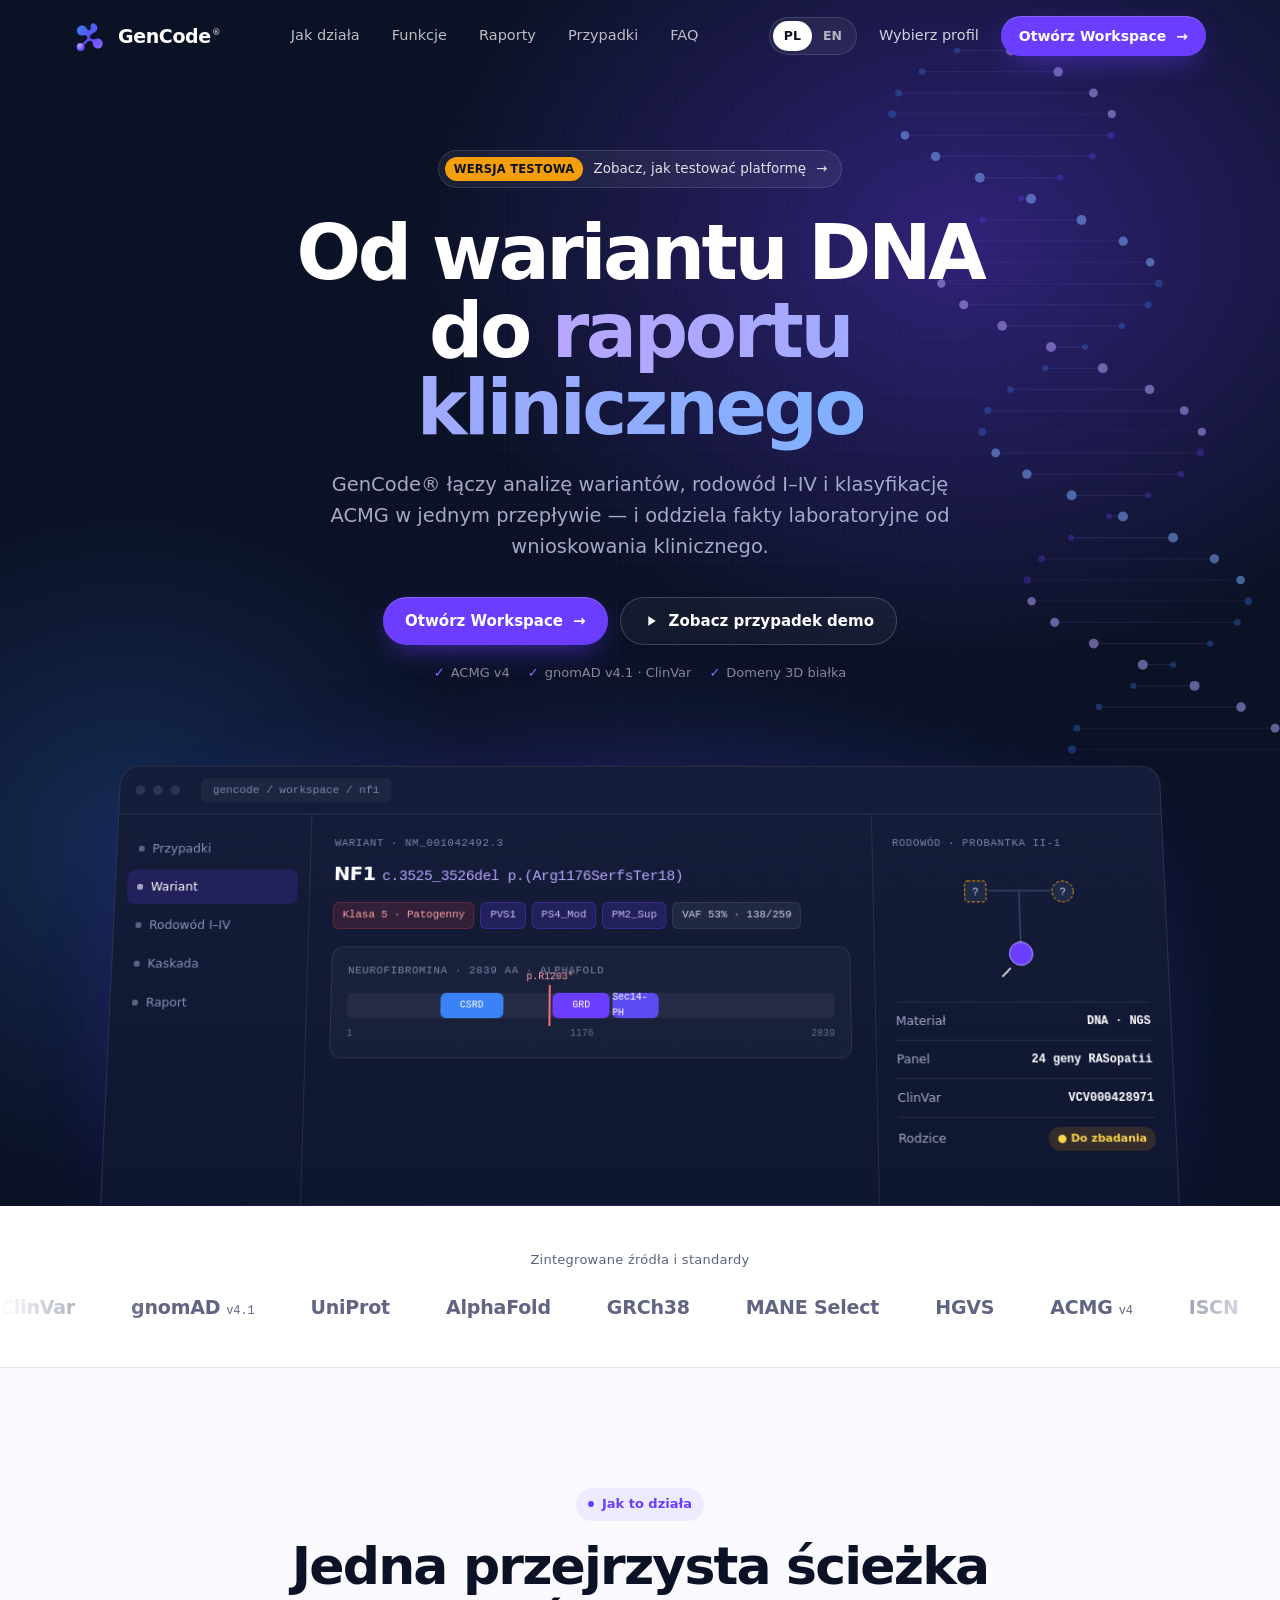
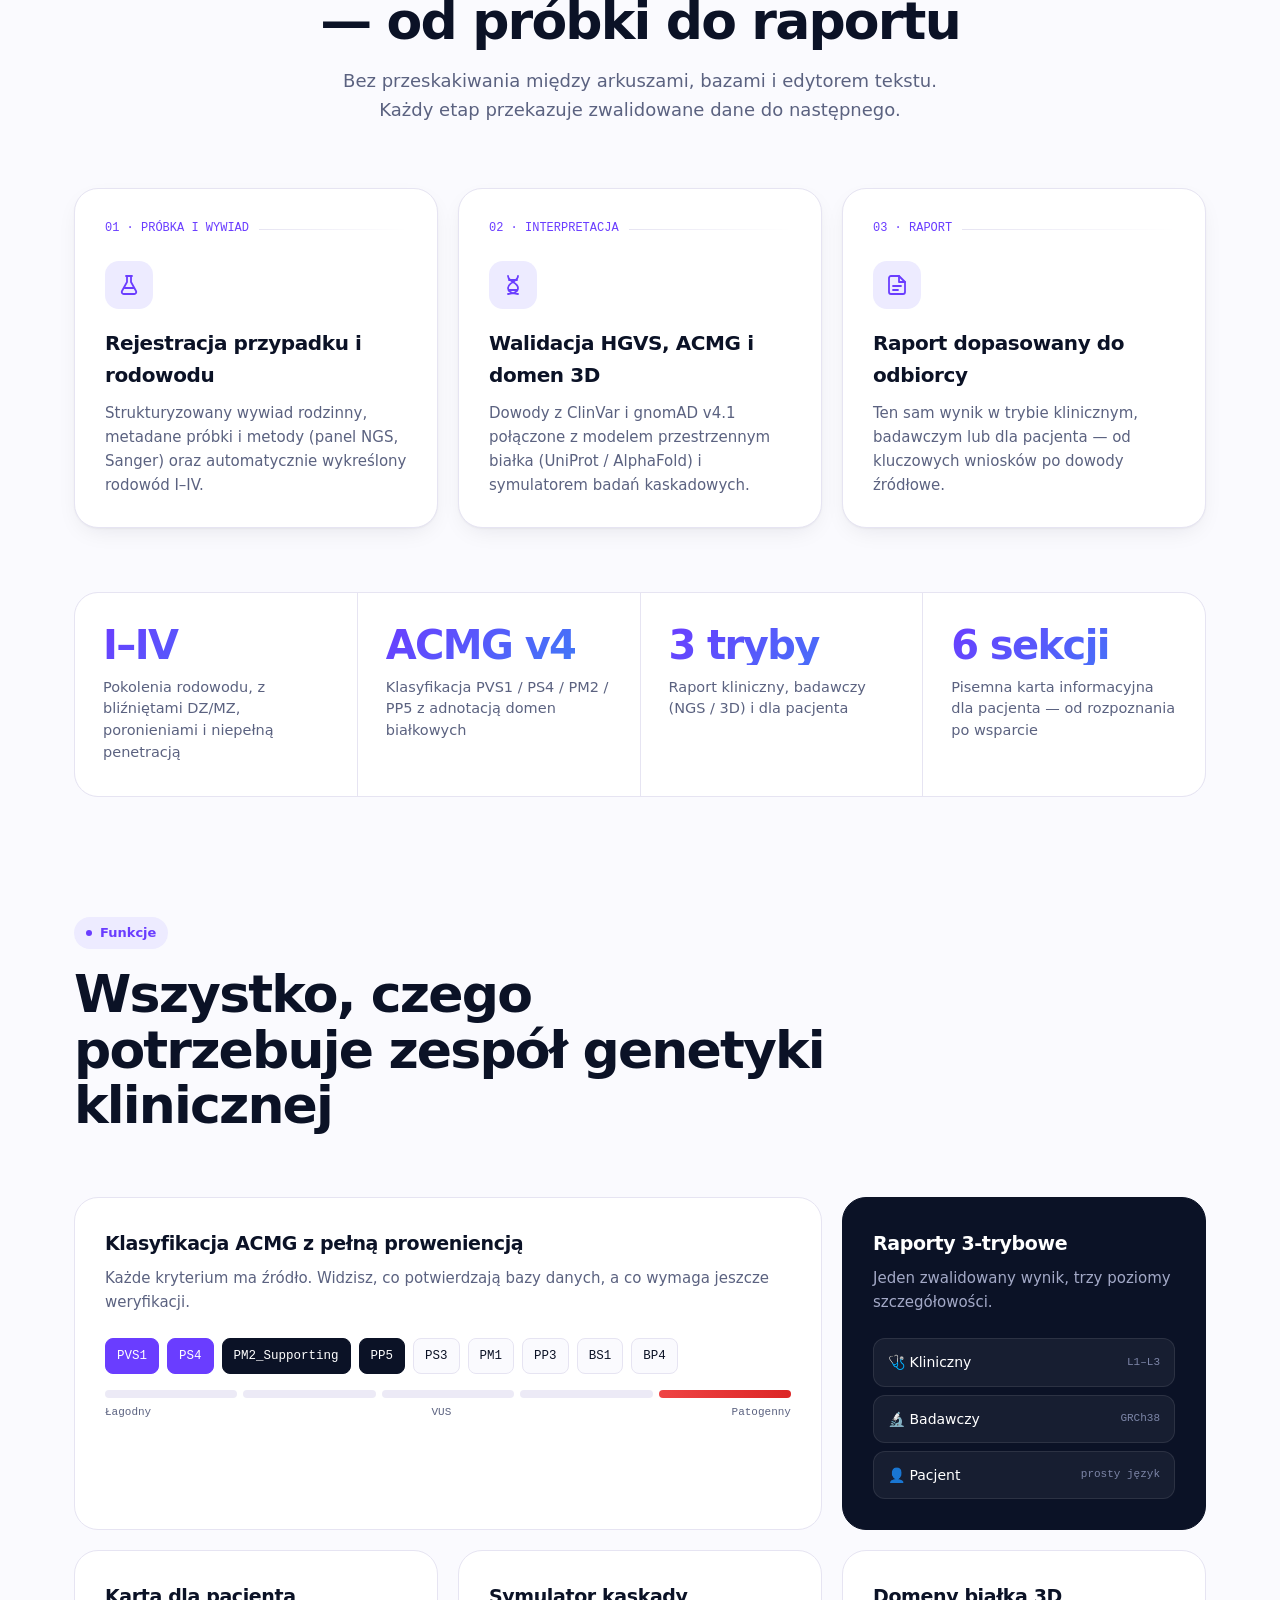
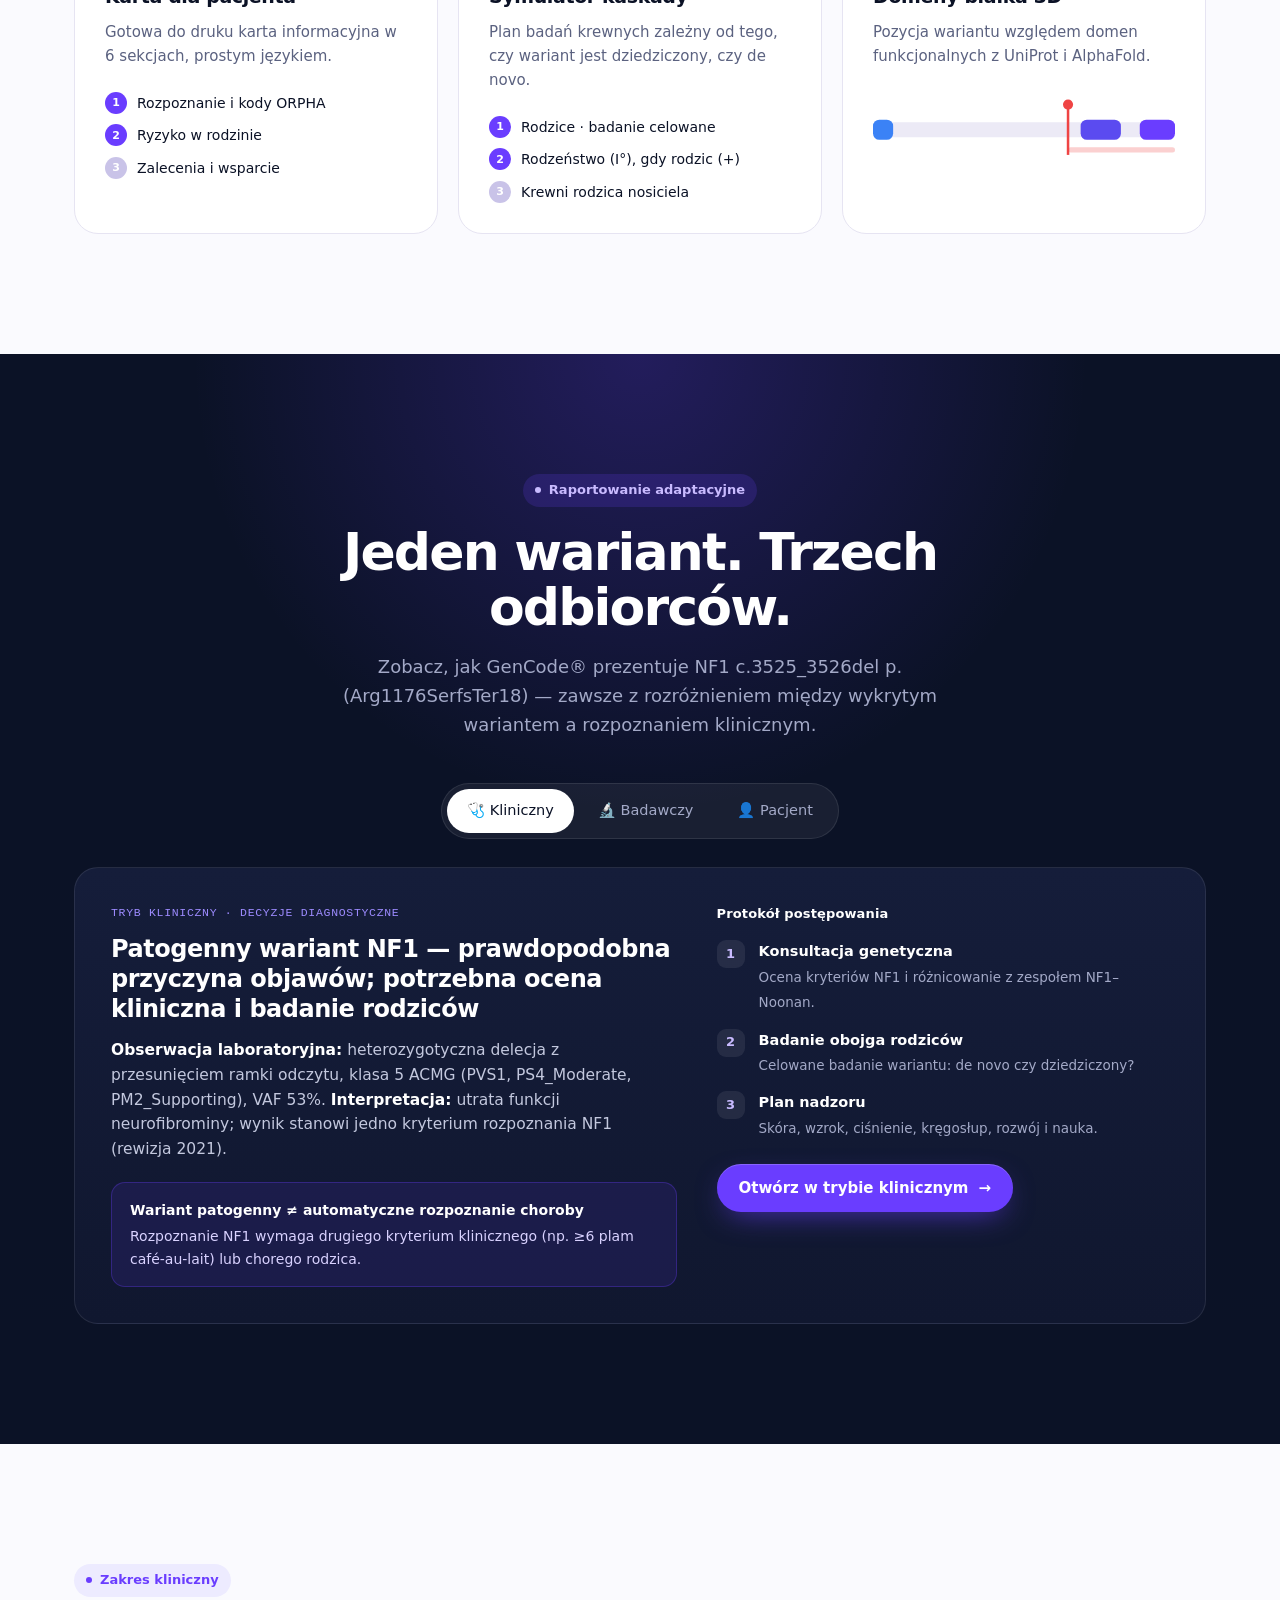
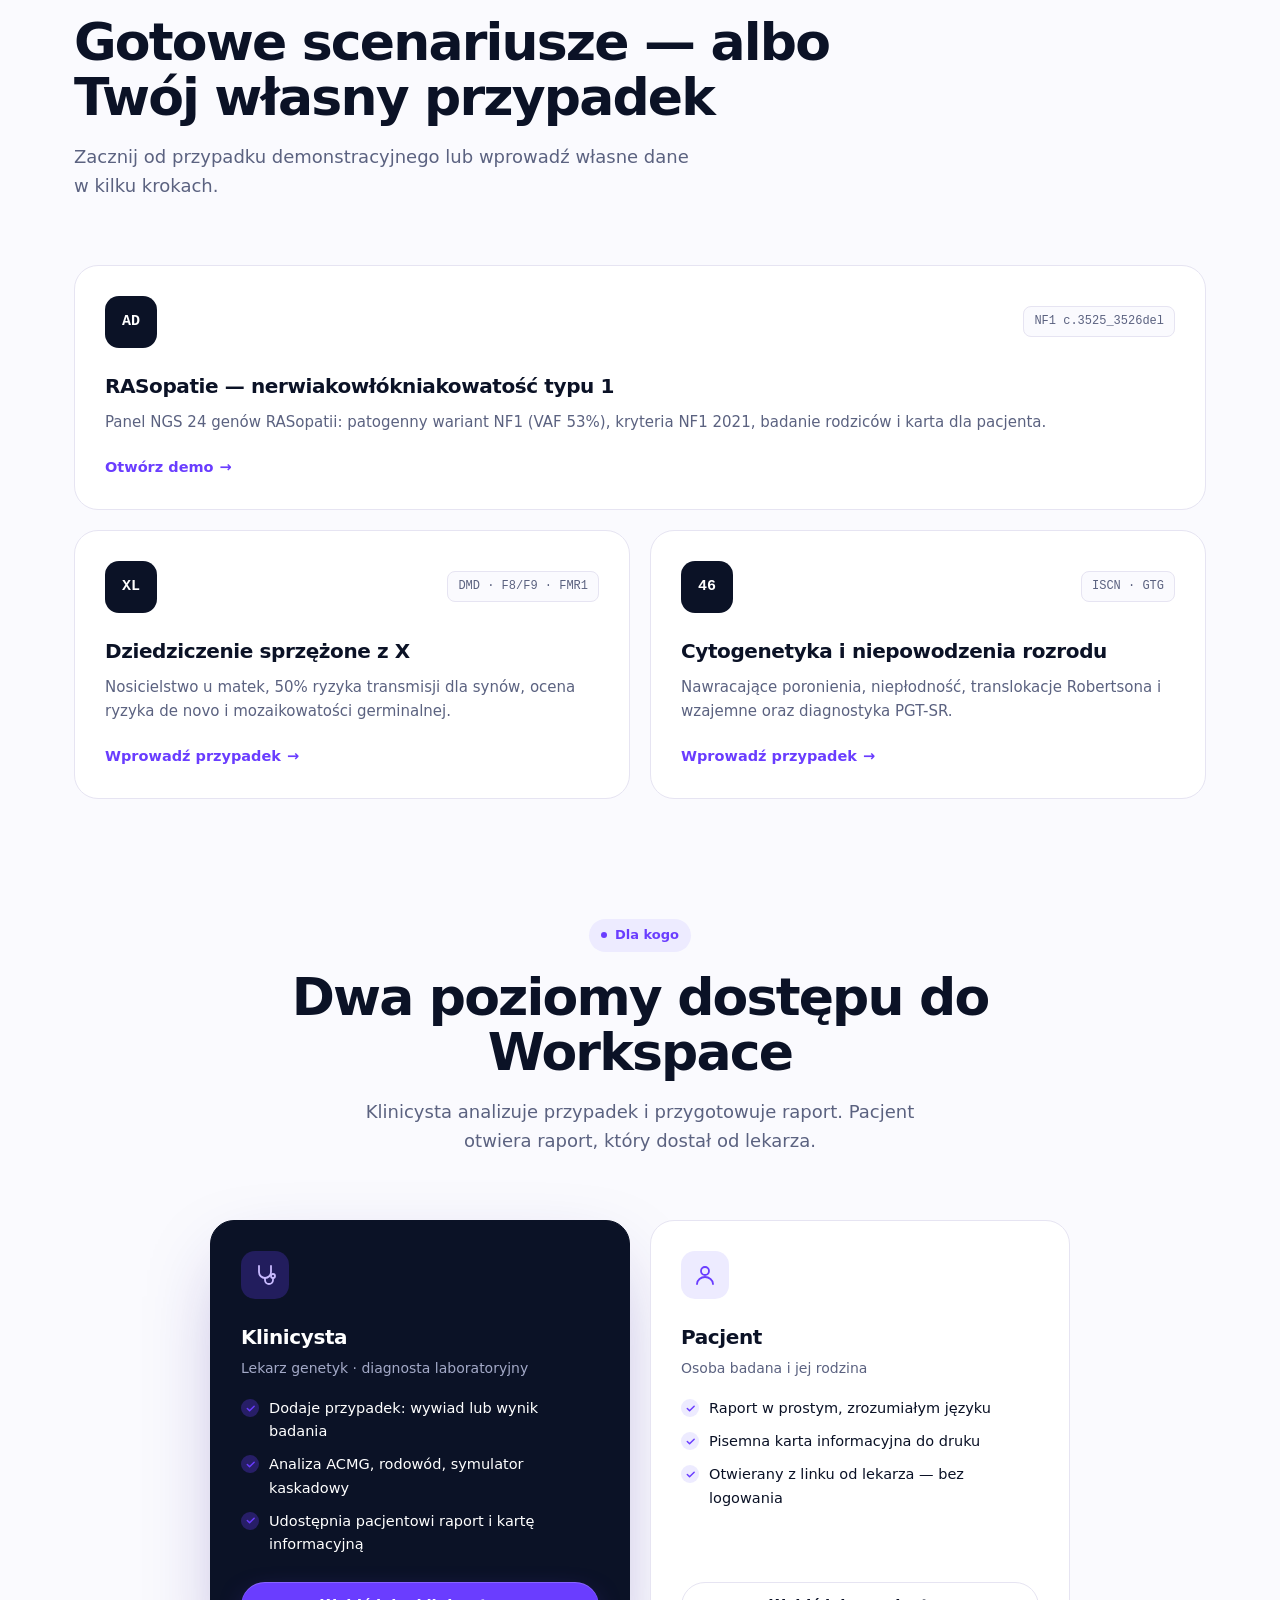
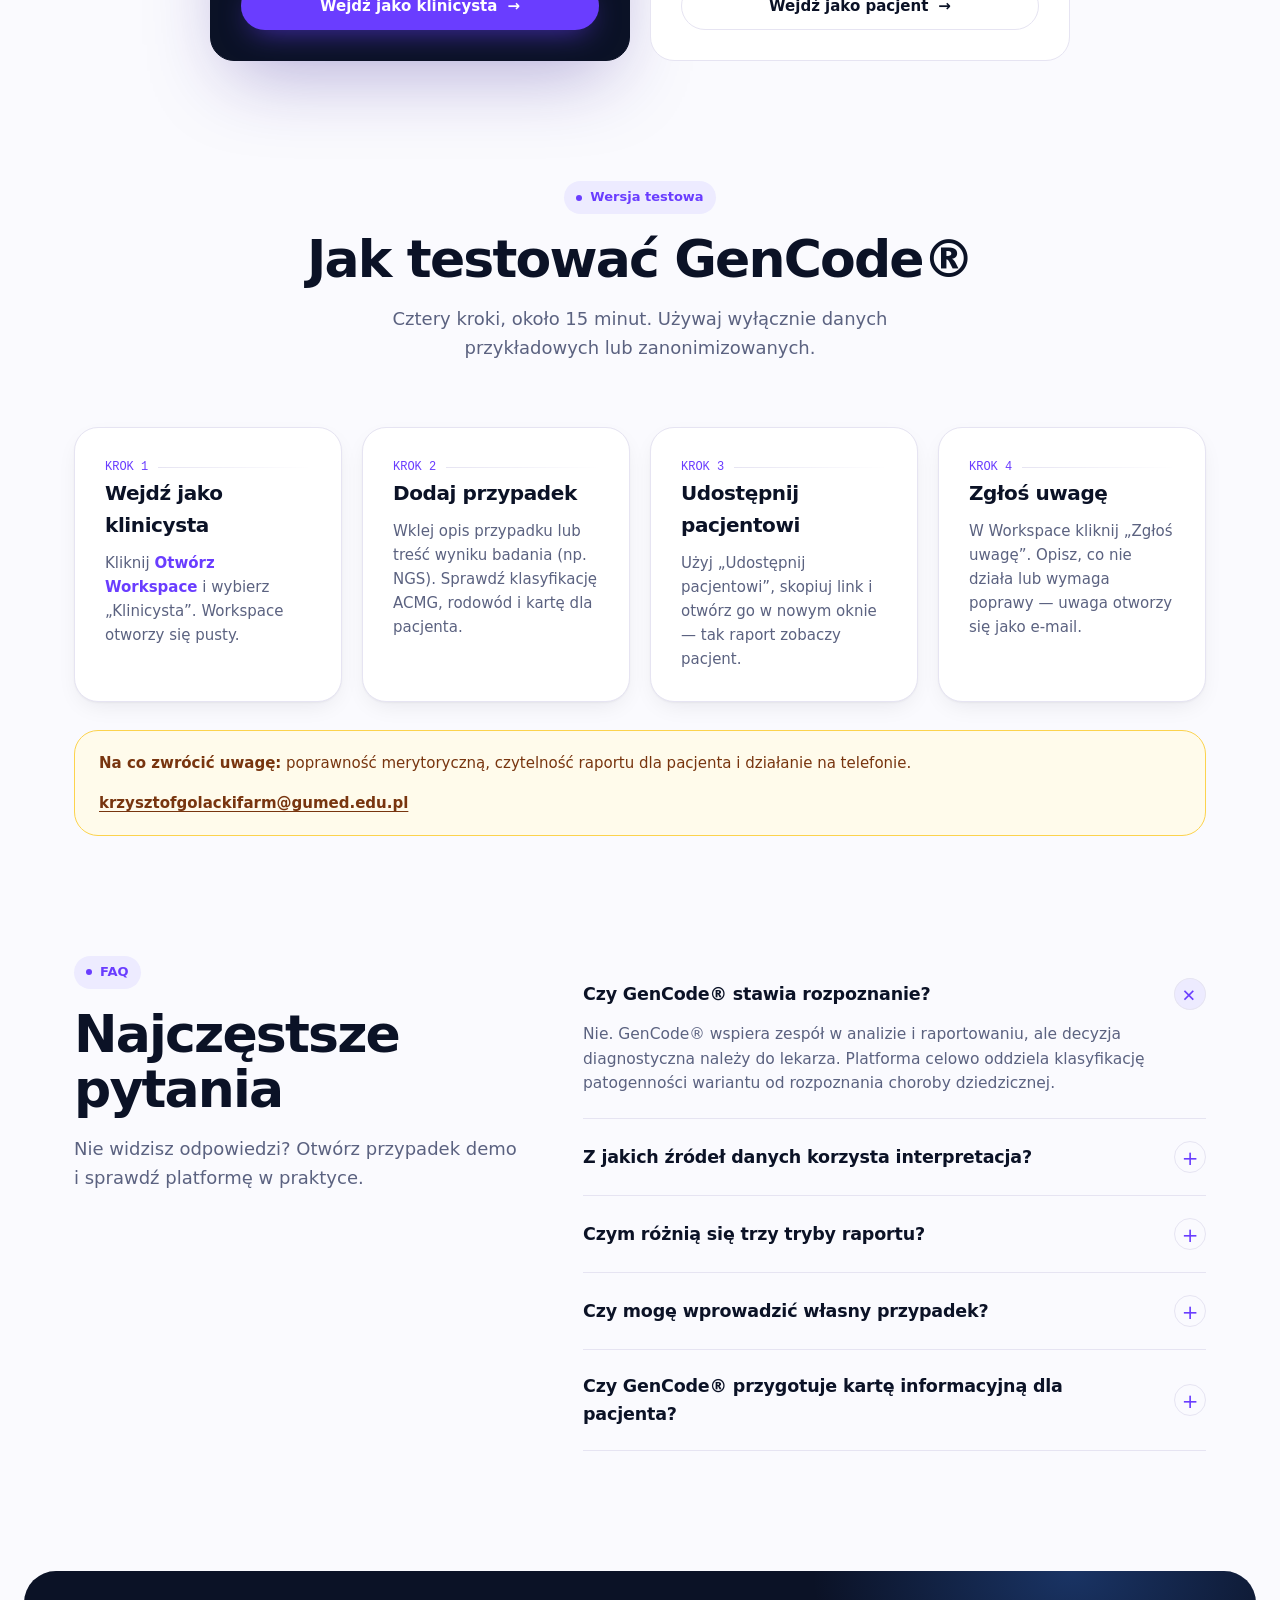
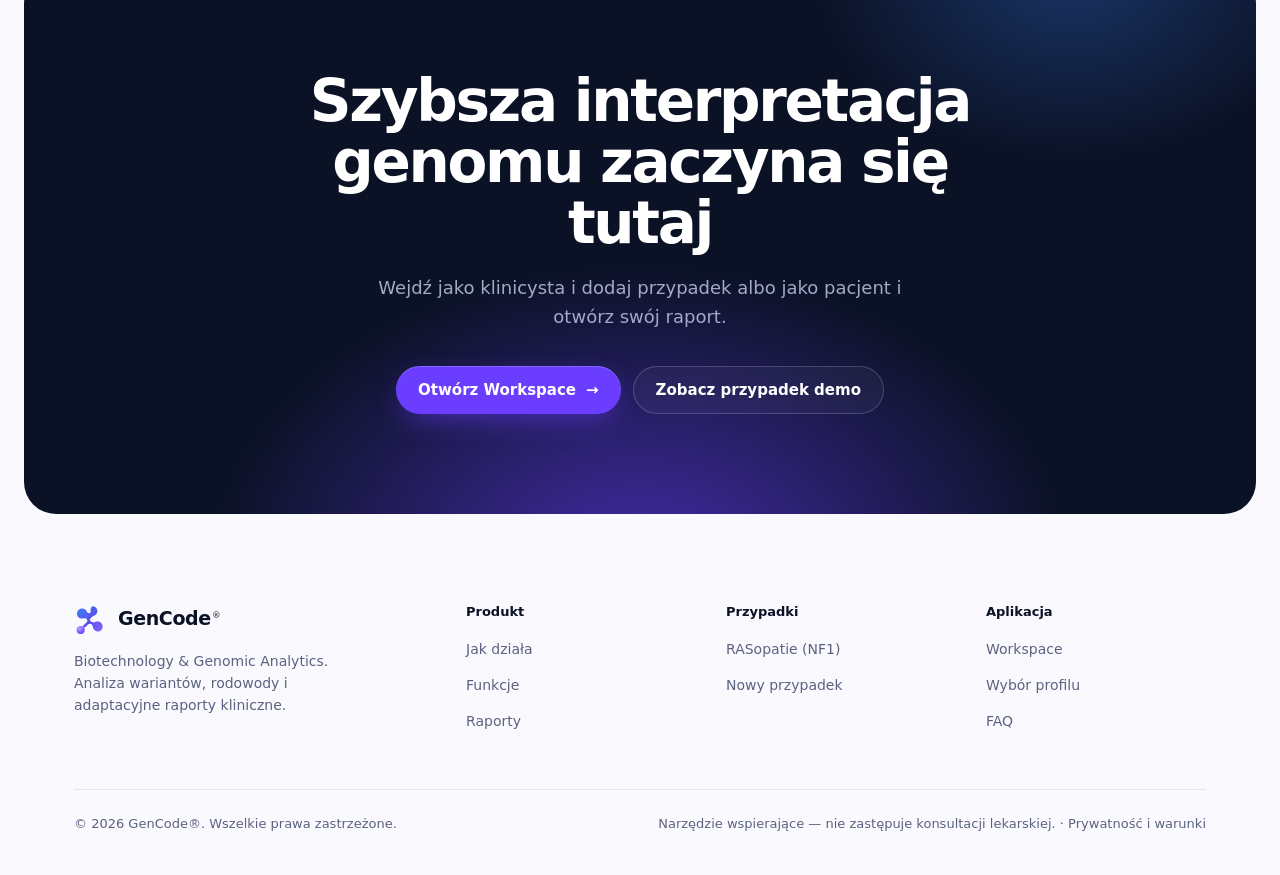
==== commit f8bc2e20: "GenCode — aktualizacja strony (2026-11-08 19:56) Co-Authored-By: Claude Opus 5.5 <noreply@anthropic." ====
--- a/index.html
+++ b/index.html
@@ -673,16 +673,10 @@
     <h2 class="h2 rv" style="--d:1">Gotowe scenariusze — albo Twój własny przypadek</h2>
     <p class="sub rv" style="--d:2">Zacznij od przypadku demonstracyjnego lub wprowadź własne dane w kilku krokach.</p>
     <div class="cases">
-      <a href="./app.html?case=nf1" class="case rv">
+      <a href="./app.html?case=nf1" class="case rv" style="grid-column:1/-1">
         <div class="case-top"><span class="case-ic">AD</span><span class="case-tag">NF1 c.3525_3526del</span></div>
         <h3>RASopatie — nerwiakowłókniakowatość typu 1</h3>
         <p>Panel NGS 24 genów RASopatii: patogenny wariant NF1 (VAF 53%), kryteria NF1 2021, badanie rodziców i karta dla pacjenta.</p>
-        <span class="go">Otwórz demo <span>→</span></span>
-      </a>
-      <a href="./app.html?case=pten" class="case rv" style="--d:1">
-        <div class="case-top"><span class="case-ic">AD</span><span class="case-tag">PTEN c.955_958del</span></div>
-        <h3>Zespół Cowdena (PHTS)</h3>
-        <p>Makrocefalia i autyzm u dziecka: potwierdzenie PHTS, plan nadzoru onkologicznego wg ERN GENTURIS i ryzyko w rodzinie.</p>
         <span class="go">Otwórz demo <span>→</span></span>
       </a>
       <a href="./app.html?action=new" class="case rv">
@@ -830,7 +824,7 @@
         <p>Biotechnology &amp; Genomic Analytics. Analiza wariantów, rodowody i adaptacyjne raporty kliniczne.</p>
       </div>
       <div><h3>Produkt</h3><ul><li><a href="#jak-dziala">Jak działa</a></li><li><a href="#funkcje">Funkcje</a></li><li><a href="#raporty">Raporty</a></li></ul></div>
-      <div><h3>Przypadki</h3><ul><li><a href="./app.html?case=nf1">RASopatie (NF1)</a></li><li><a href="./app.html?case=pten">Zespół Cowdena (PTEN)</a></li><li><a href="./app.html?action=new">Nowy przypadek</a></li></ul></div>
+      <div><h3>Przypadki</h3><ul><li><a href="./app.html?case=nf1">RASopatie (NF1)</a></li><li><a href="./app.html?action=new">Nowy przypadek</a></li></ul></div>
       <div><h3>Aplikacja</h3><ul><li><a href="#wybierz-tryb" data-open-roles>Workspace</a></li><li><a href="#dla-kogo">Wybór profilu</a></li><li><a href="#faq">FAQ</a></li></ul></div>
     </div>
     <div class="foot-b"><span>© 2026 GenCode®. Wszelkie prawa zastrzeżone.</span><span>Narzędzie wspierające — nie zastępuje konsultacji lekarskiej. · <a href="./prywatnosc.html">Prywatność i warunki</a></span></div>
